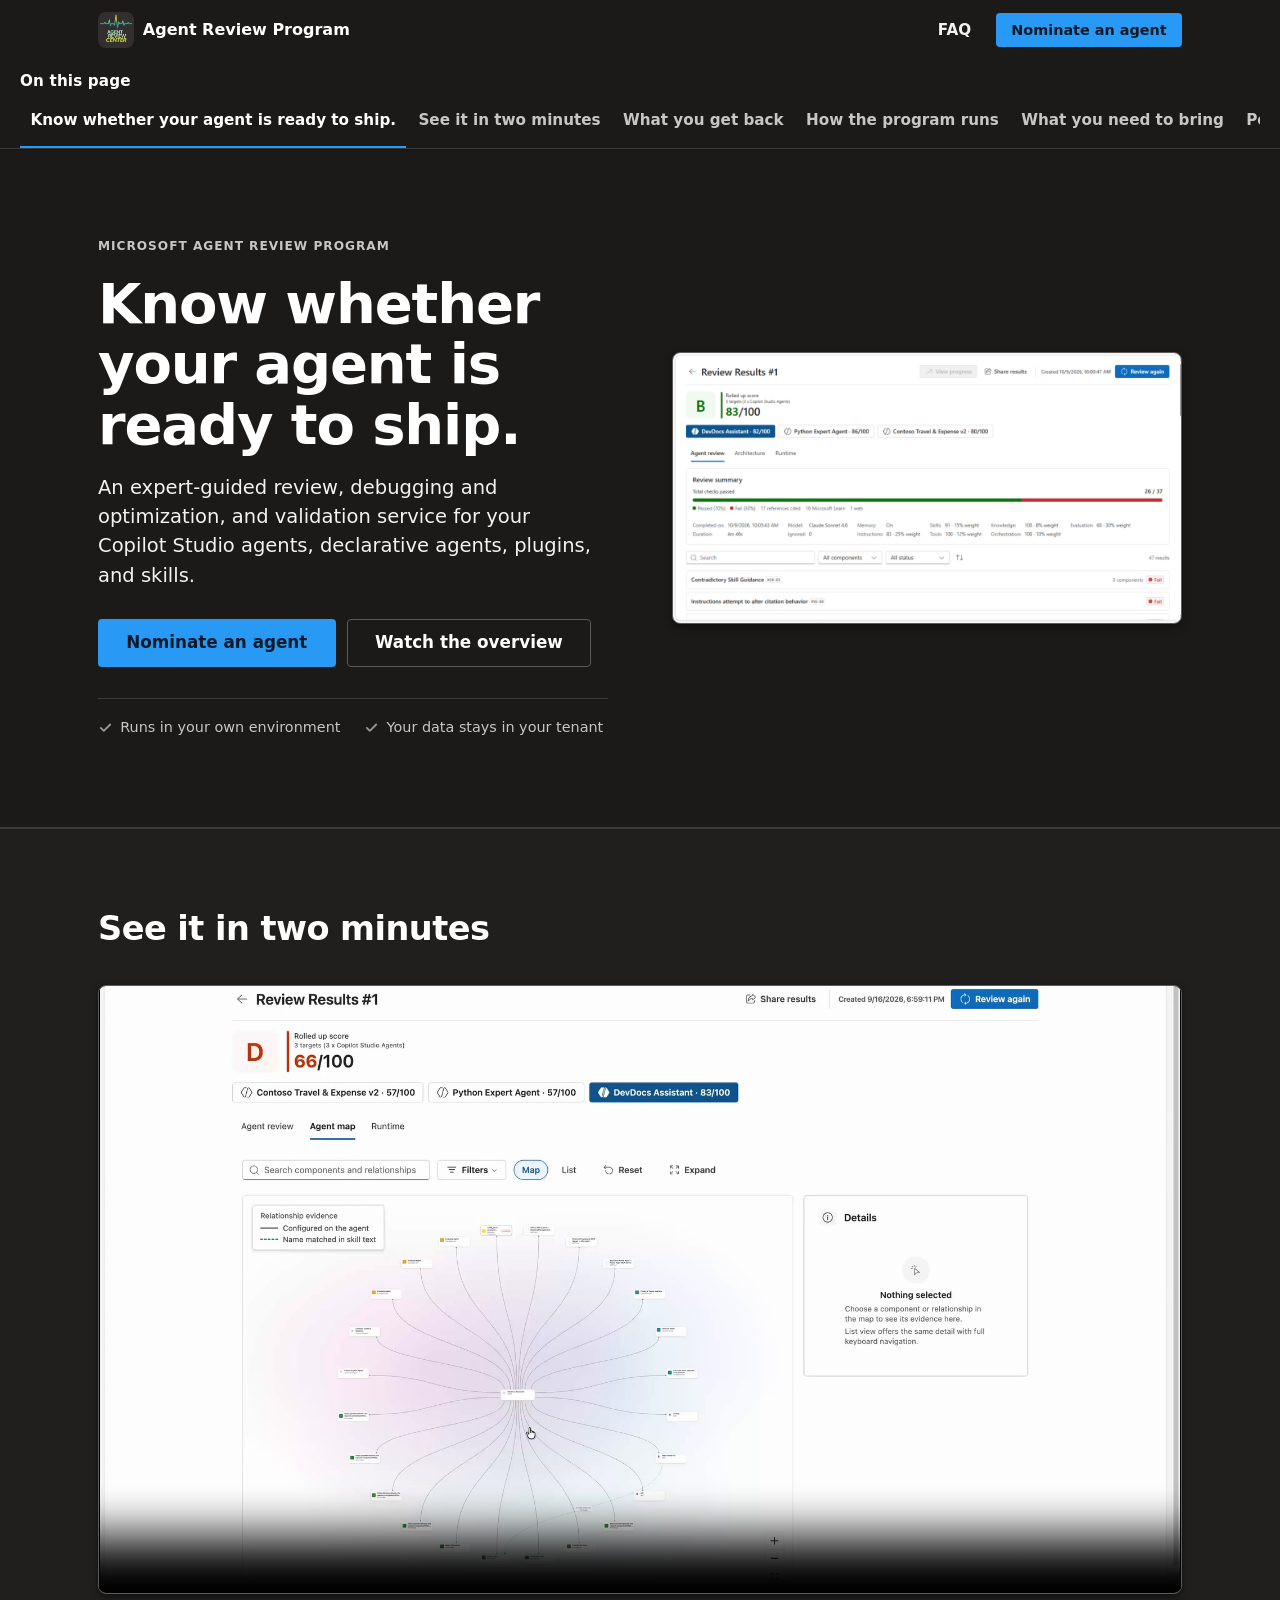
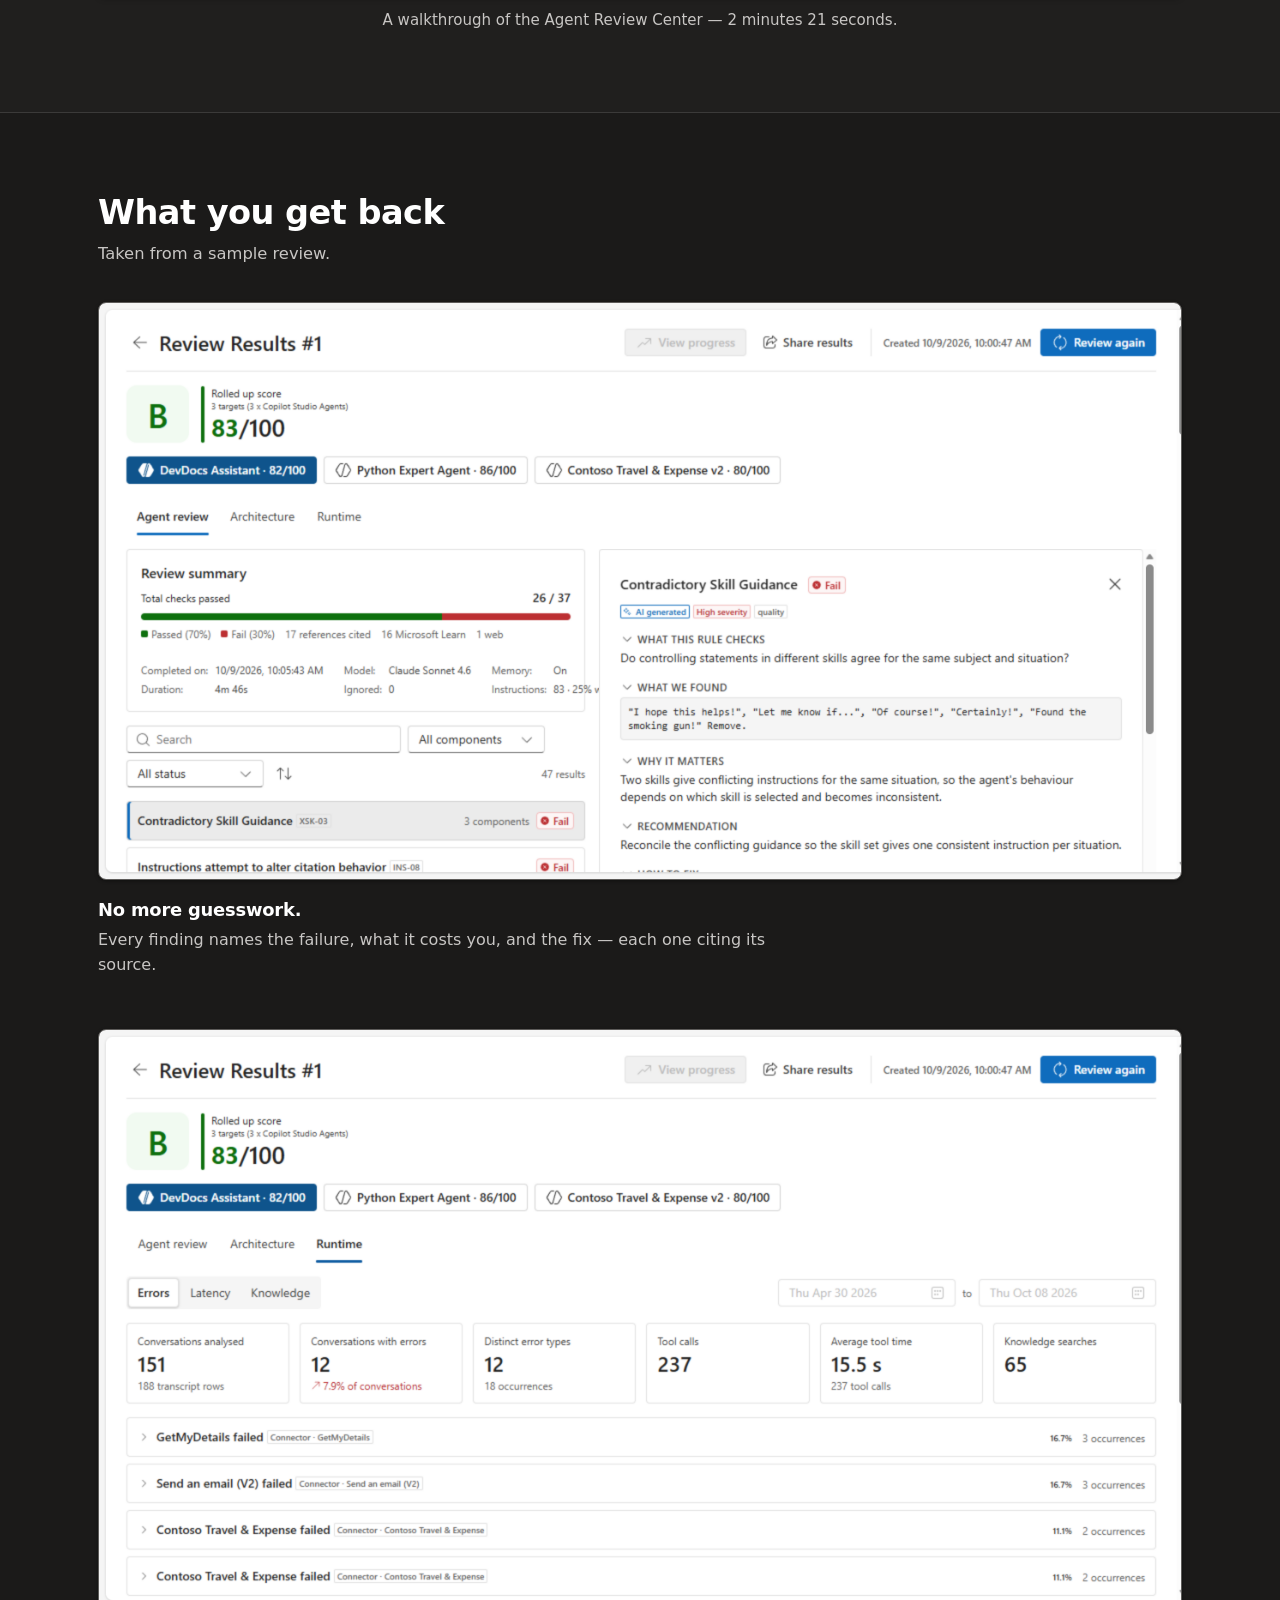
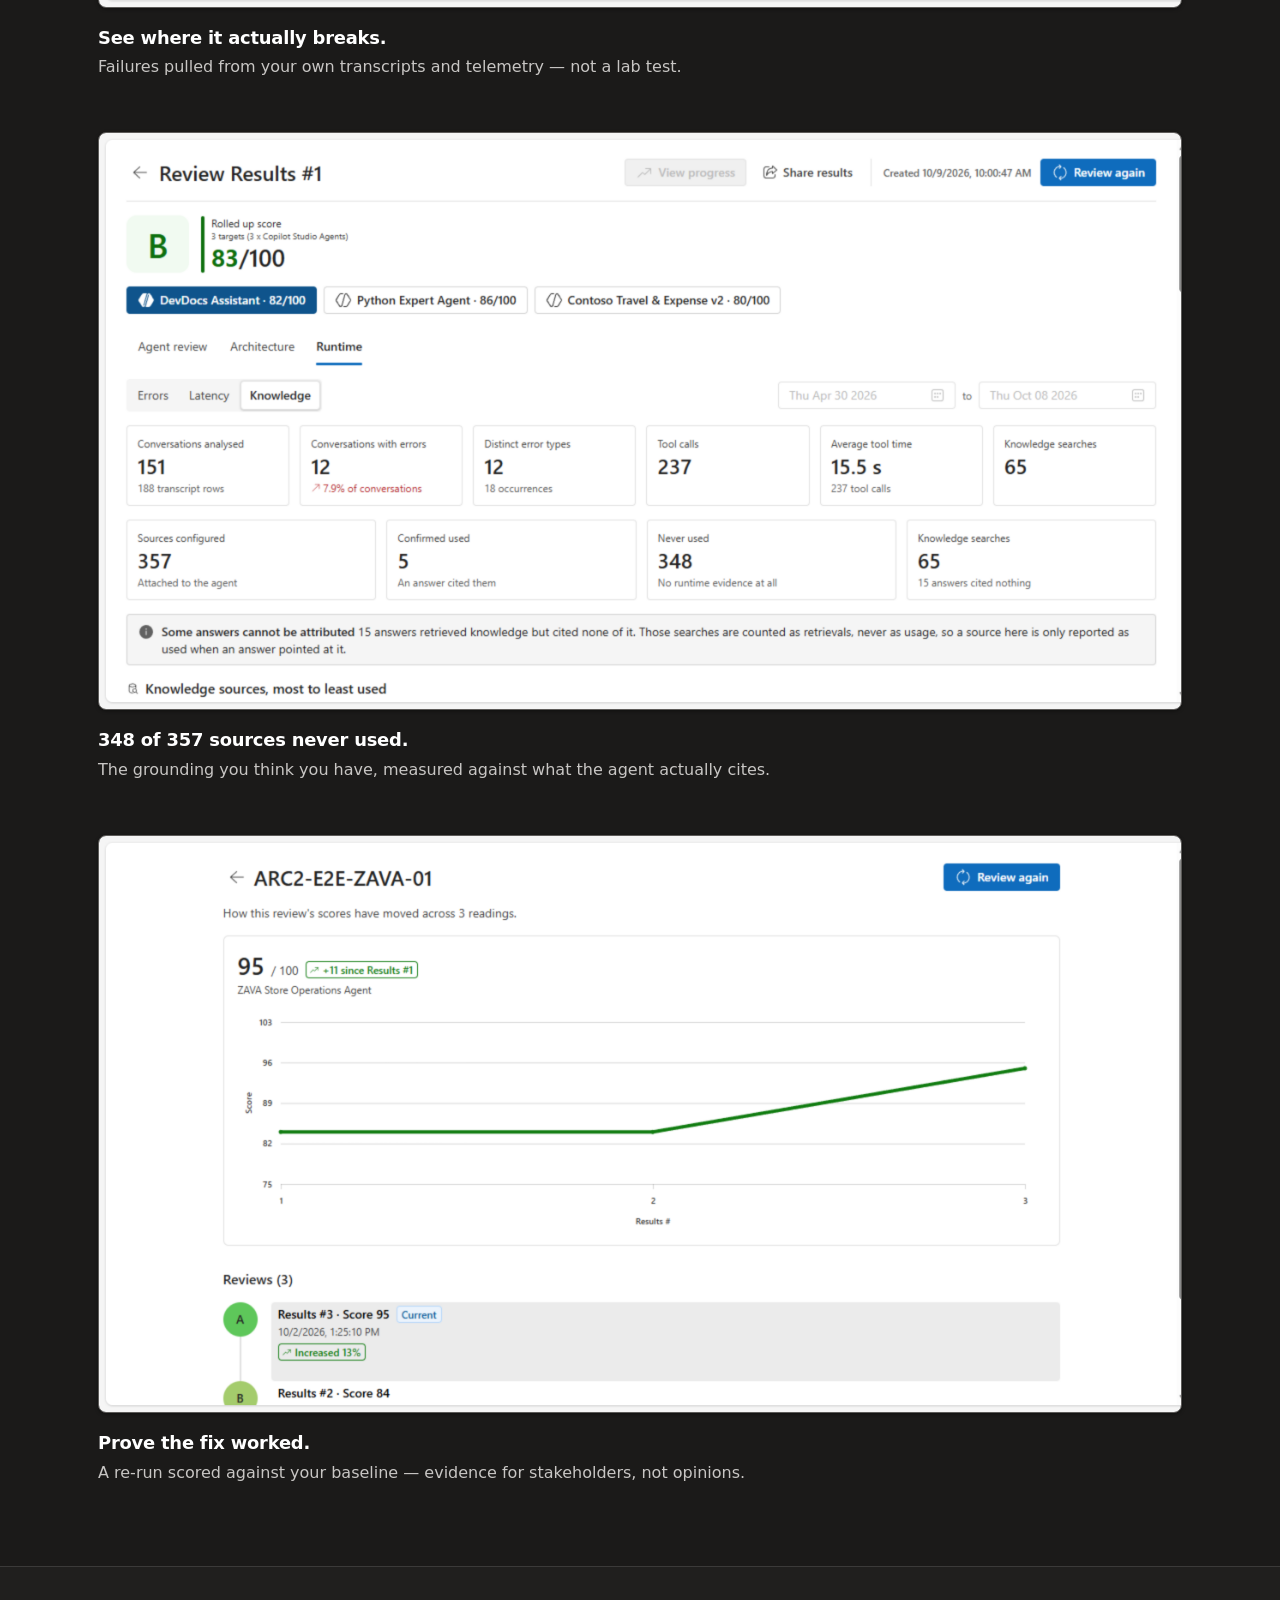
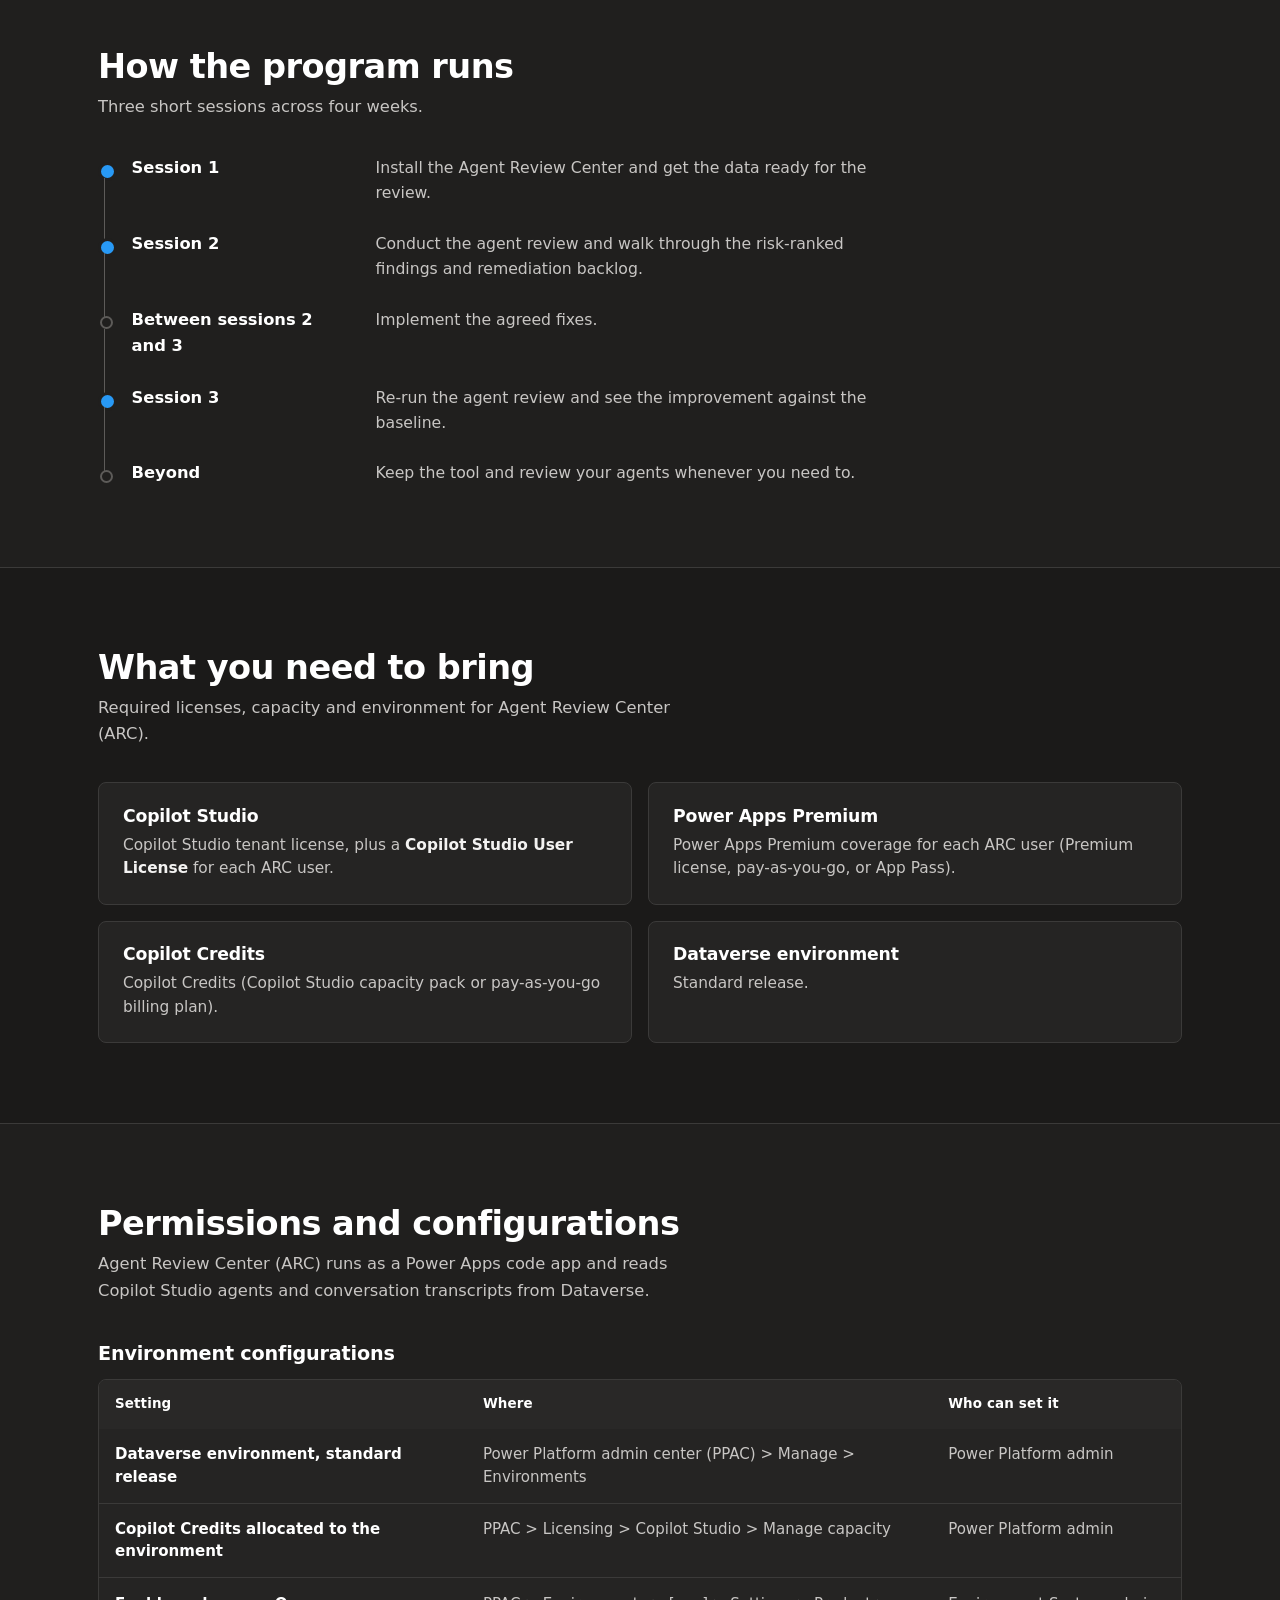
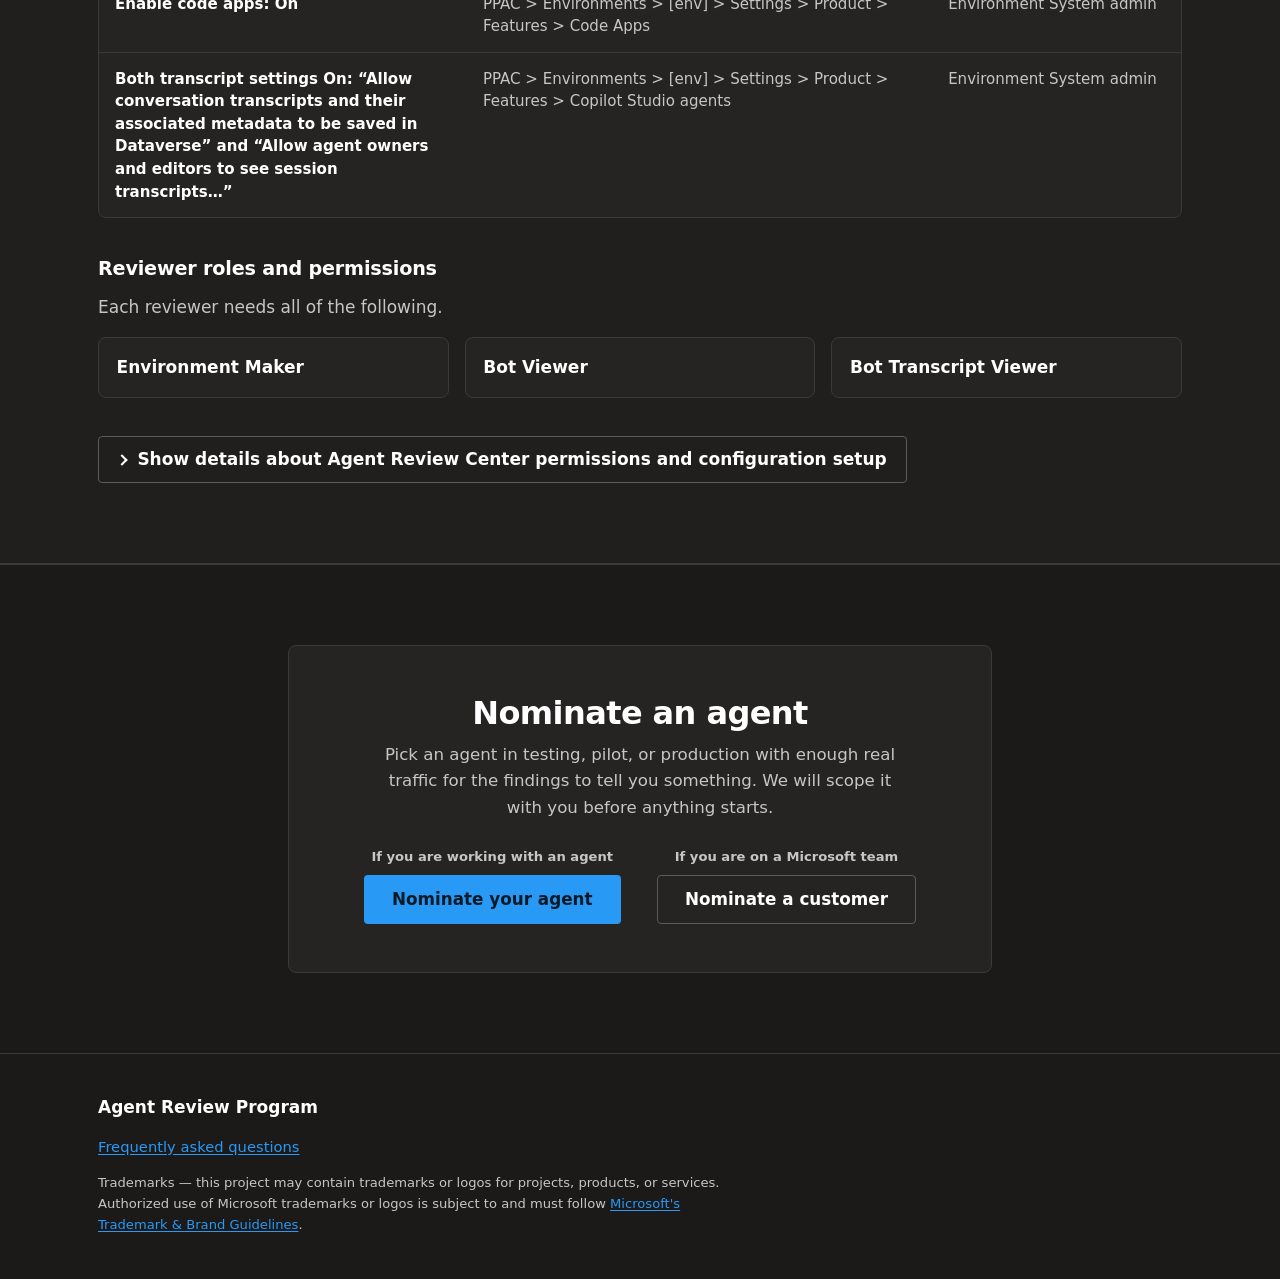
==== docs/index.html @ 62b7db90 "Make the FAQ page a set of collapsible questions - Every FAQ entry is a native <details>, collapsed " ====
<!DOCTYPE html>
<html lang="en">
<head>
<meta charset="utf-8">
<meta name="viewport" content="width=device-width, initial-scale=1">
<title>Agent Review Program</title>
<meta name="description" content="An expert-guided review, debugging and optimization, and validation service for your Copilot Studio agents, declarative agents, plugins, and skills.">
<meta name="color-scheme" content="dark">

<meta property="og:type" content="website">
<meta property="og:title" content="Agent Review Program">
<meta property="og:description" content="An expert-guided review, debugging and optimization, and validation service for your Copilot Studio agents, declarative agents, plugins, and skills.">
<meta property="og:url" content="https://microsoft.github.io/AI-Solution-Review/">
<!-- Link-preview crawlers need an absolute image URL. See assets/README.md. -->
<meta property="og:image" content="https://microsoft.github.io/AI-Solution-Review/assets/og-card.png">
<meta property="og:image:width" content="1200">
<meta property="og:image:height" content="630">
<meta property="og:image:alt" content="Agent Review Center logo">
<meta name="twitter:card" content="summary_large_image">
<link rel="canonical" href="https://microsoft.github.io/AI-Solution-Review/">

<link rel="icon" href="assets/logo.png" type="image/png">
<link rel="apple-touch-icon" href="assets/logo.png">
<link rel="stylesheet" href="styles.css">
<script>document.documentElement.classList.add('js');</script>
</head>
<body>

<a class="skip" href="#main">Skip to main content</a>

<header class="site-header">
  <div class="wrap site-header__inner">
    <a class="brand" href="./">
      <!-- alt is empty because the wordmark beside it already names the link -->
      <img class="brand__mark" src="assets/logo.png" alt="" width="280" height="280" decoding="async">
      <span class="brand__text">Agent Review Program</span>
    </a>

    <a class="site-header__link" href="faq.html">FAQ</a>
    <a class="btn btn--primary btn--sm site-header__cta" href="#nominate">Nominate an agent</a>
  </div>
</header>

<nav class="quick-nav" aria-label="Quick navigation">
  <div class="quick-nav__inner">
    <span class="quick-nav__label">On this page</span>
    <ul class="quick-nav__list">
      <li><a class="quick-nav__link" href="#overview">Know whether your agent is ready to ship.</a></li>
      <li><a class="quick-nav__link" href="#overview-video">See it in two minutes</a></li>
      <li><a class="quick-nav__link" href="#see-it">What you get back</a></li>
      <li><a class="quick-nav__link" href="#how-it-runs">How the program runs</a></li>
      <li><a class="quick-nav__link" href="#what-you-need">What you need to bring</a></li>
      <li><a class="quick-nav__link" href="#permissions-configurations">Permissions and configurations</a></li>
      <li><a class="quick-nav__link" href="#nominate">Nominate an agent</a></li>
    </ul>
  </div>
</nav>

<main id="main">

  <!-- ============================= HERO ============================= -->
  <section class="hero" id="overview">
    <div class="wrap hero__inner">

      <div class="hero__copy">
        <p class="eyebrow">Microsoft Agent Review Program</p>
        <h1 class="hero__title">Know whether your agent is ready to ship.</h1>

        <p class="hero__lede">
          An expert-guided review, debugging and optimization, and validation service for your
          Copilot&nbsp;Studio agents, declarative agents, plugins, and skills.
        </p>

        <p class="hero__actions">
          <a class="btn btn--primary btn--lg" href="#nominate">Nominate an agent</a>
          <a class="btn btn--ghost btn--lg" href="#overview-video">Watch the overview</a>
        </p>

        <ul class="hero__trust">
          <li>
            <svg viewBox="0 0 16 16" width="15" height="15" aria-hidden="true" focusable="false"><path d="M3 8.4 6.2 11.6 13 4.8" fill="none" stroke="currentColor" stroke-width="2" stroke-linecap="round" stroke-linejoin="round"/></svg>
            Runs in your own environment
          </li>
          <li>
            <svg viewBox="0 0 16 16" width="15" height="15" aria-hidden="true" focusable="false"><path d="M3 8.4 6.2 11.6 13 4.8" fill="none" stroke="currentColor" stroke-width="2" stroke-linecap="round" stroke-linejoin="round"/></svg>
            Your data stays in your tenant
          </li>
        </ul>
      </div>

      <!-- Scored review result from the Agent Review Center. -->
      <div class="hero__visual">
        <img class="hero__shot" src="assets/shot-scorecard.png"
             alt="Agent Review Center showing a rolled-up score of B, 83 out of 100, across three Copilot Studio agents, with a review summary of 26 of 37 checks passed and a list of findings below."
             width="2524" height="1344" decoding="async" fetchpriority="high">
      </div>

    </div>
  </section>

  <!-- ===================== VIDEO ===================== -->
  <section class="section section--alt" id="overview-video" aria-labelledby="video-h">
    <div class="wrap">
      <div class="section__head" data-reveal>
        <h2 class="section__title" id="video-h">See it in two minutes</h2>
      </div>

      <figure class="video" data-reveal>
        <div class="video__frame">
          <!-- Self-hosted so the page pulls in no third-party player.
               preload="none" means only the poster loads until play is pressed. -->
          <video class="video__embed"
                 controls
                 preload="none"
                 playsinline
                 poster="assets/video-poster.png"
                 width="1920" height="1080">
            <source src="assets/agent-review-overview.mp4" type="video/mp4">
            <!-- Captions: add assets/agent-review-overview.vtt, then uncomment.
            <track kind="captions" src="assets/agent-review-overview.vtt" srclang="en" label="English" default>
            -->
            Your browser does not support embedded video.
            <a href="assets/agent-review-overview.mp4">Download the overview video</a>.
          </video>
        </div>
        <figcaption>A walkthrough of the Agent Review Center — 2 minutes 21 seconds.</figcaption>
      </figure>
    </div>
  </section>

  <!-- ===================== SCREENSHOTS ===================== -->
  <section class="section" id="see-it" aria-labelledby="see-it-h">
    <div class="wrap">
      <div class="section__head" data-reveal>
        <h2 class="section__title" id="see-it-h">What you get back</h2>
        <p class="section__lede">Taken from a sample review.</p>
      </div>

      <div class="gallery">

        <figure class="shot" data-reveal>
          <img class="shot__img" src="assets/shot-finding-detail.png"
               alt="A finding called Contradictory Skill Guidance expanded to show what the rule checks, the exact wording found in the agent, why it matters, and a recommendation, beside a filterable list of 47 findings."
               width="2524" height="1344" loading="lazy" decoding="async">
          <figcaption>
            <strong>No more guesswork.</strong>
            Every finding names the failure, what it costs you, and the fix — each one citing its source.
          </figcaption>
        </figure>

        <figure class="shot" data-reveal>
          <img class="shot__img" src="assets/shot-runtime-errors.png"
               alt="Runtime error analysis showing 151 conversations analysed, 12 with errors, 237 tool calls and 65 knowledge searches, above a list of failing connectors ranked by occurrence."
               width="2524" height="1344" loading="lazy" decoding="async">
          <figcaption>
            <strong>See where it actually breaks.</strong>
            Failures pulled from your own transcripts and telemetry — not a lab test.
          </figcaption>
        </figure>

        <figure class="shot" data-reveal>
          <img class="shot__img" src="assets/shot-knowledge-usage.png"
               alt="Knowledge usage showing 357 sources configured, 5 confirmed used and 348 never used, with knowledge sources ranked from most to least used."
               width="2524" height="1344" loading="lazy" decoding="async">
          <figcaption>
            <strong>348 of 357 sources never used.</strong>
            The grounding you think you have, measured against what the agent actually cites.
          </figcaption>
        </figure>

        <figure class="shot" data-reveal>
          <img class="shot__img" src="assets/shot-score-progress.png"
               alt="A score progress chart tracking one agent across three reviews, rising to 95 out of 100, up 11 points since the first review."
               width="2524" height="1344" loading="lazy" decoding="async">
          <figcaption>
            <strong>Prove the fix worked.</strong>
            A re-run scored against your baseline — evidence for stakeholders, not opinions.
          </figcaption>
        </figure>

      </div>
    </div>
  </section>
  <!-- ===================== HOW THE PROGRAM RUNS ===================== -->
  <section class="section section--alt" id="how-it-runs" aria-labelledby="how-it-runs-h">
    <div class="wrap">
      <div class="section__head" data-reveal>
        <h2 class="section__title" id="how-it-runs-h">How the program runs</h2>
        <p class="section__lede">Three short sessions across four weeks.</p>
      </div>

      <ol class="timeline" data-reveal>
        <li class="timeline__item">
          <p class="timeline__label">Session 1</p>
          <p class="timeline__text">Install the Agent Review Center and get the data ready for the review.</p>
        </li>
        <li class="timeline__item">
          <p class="timeline__label">Session 2</p>
          <p class="timeline__text">Conduct the agent review and walk through the risk-ranked findings and remediation backlog.</p>
        </li>
        <li class="timeline__item" data-interval>
          <p class="timeline__label">Between sessions 2 and 3</p>
          <p class="timeline__text">Implement the agreed fixes.</p>
        </li>
        <li class="timeline__item">
          <p class="timeline__label">Session 3</p>
          <p class="timeline__text">Re-run the agent review and see the improvement against the baseline.</p>
        </li>
        <li class="timeline__item" data-interval>
          <p class="timeline__label">Beyond</p>
          <p class="timeline__text">Keep the tool and review your agents whenever you need to.</p>
        </li>
      </ol>
    </div>
  </section>

  <!-- ===================== WHAT YOU NEED TO BRING ===================== -->
  <section class="section" id="what-you-need" aria-labelledby="what-you-need-h">
    <div class="wrap">
      <div class="section__head" data-reveal>
        <h2 class="section__title" id="what-you-need-h">What you need to bring</h2>
        <p class="section__lede">Required licenses, capacity and environment for Agent Review Center (ARC).</p>
      </div>

      <div class="requirements-grid" data-reveal>
        <article class="requirement">
          <h3 class="requirement__title">Copilot Studio</h3>
          <p>Copilot Studio tenant license, plus a <strong>Copilot Studio User License</strong> for each ARC user.</p>
        </article>

        <article class="requirement">
          <h3 class="requirement__title">Power Apps Premium</h3>
          <p>Power Apps Premium coverage for each ARC user (Premium license, pay-as-you-go, or App Pass).</p>
        </article>

        <article class="requirement">
          <h3 class="requirement__title">Copilot Credits</h3>
          <p>Copilot Credits (Copilot Studio capacity pack or pay-as-you-go billing plan).</p>
        </article>

        <article class="requirement">
          <h3 class="requirement__title">Dataverse environment</h3>
          <p>Standard release.</p>
        </article>
      </div>

    </div>
  </section>

  <!-- ===================== PERMISSIONS AND CONFIGURATIONS ===================== -->
  <section class="section section--alt" id="permissions-configurations" aria-labelledby="permissions-configurations-h">
    <div class="wrap">
      <div class="section__head" data-reveal>
        <h2 class="section__title" id="permissions-configurations-h">Permissions and configurations</h2>
        <p class="section__lede">Agent Review Center (ARC) runs as a Power Apps code app and reads Copilot Studio agents and conversation transcripts from Dataverse.</p>
      </div>

      <div data-reveal>
        <h3 class="subhead">Environment configurations</h3>
        <div class="table-wrap">
          <table class="table permissions-table">
            <caption class="visually-hidden">Required Agent Review Center environment settings, where to find them and who can set them</caption>
            <colgroup>
              <col class="permissions-table__setting">
              <col class="permissions-table__where">
              <col class="permissions-table__owner">
            </colgroup>
            <thead>
              <tr>
                <th scope="col">Setting</th>
                <th scope="col">Where</th>
                <th scope="col">Who can set it</th>
              </tr>
            </thead>
            <tbody>
              <tr>
                <th scope="row">Dataverse environment, standard release</th>
                <td data-label="Where">Power Platform admin center (PPAC) &gt; Manage &gt; Environments</td>
                <td data-label="Who can set it">Power Platform admin</td>
              </tr>
              <tr>
                <th scope="row">Copilot Credits allocated to the environment</th>
                <td data-label="Where">PPAC &gt; Licensing &gt; Copilot Studio &gt; Manage capacity</td>
                <td data-label="Who can set it">Power Platform admin</td>
              </tr>
              <tr>
                <th scope="row">Enable code apps: On</th>
                <td data-label="Where">PPAC &gt; Environments &gt; [env] &gt; Settings &gt; Product &gt; Features &gt; Code Apps</td>
                <td data-label="Who can set it">Environment System admin</td>
              </tr>
              <tr>
                <th scope="row">Both transcript settings On: &ldquo;Allow conversation transcripts and their associated metadata to be saved in Dataverse&rdquo; and &ldquo;Allow agent owners and editors to see session transcripts&hellip;&rdquo;</th>
                <td data-label="Where">PPAC &gt; Environments &gt; [env] &gt; Settings &gt; Product &gt; Features &gt; Copilot Studio agents</td>
                <td data-label="Who can set it">Environment System admin</td>
              </tr>
            </tbody>
          </table>
        </div>

        <h3 class="subhead">Reviewer roles and permissions</h3>
        <p class="permissions__lede">Each reviewer needs all of the following.</p>
        <ul class="roles-list">
          <li>Environment Maker</li>
          <li>Bot Viewer</li>
          <li>Bot Transcript Viewer</li>
        </ul>
      </div>

      <!-- ============ PERMISSIONS AND CONFIGURATION SETUP DETAILS ============
           Collapsed by default so the landing page stays short. Source: the
           approved "Agent Review Center - Permissions and Configuration
           Checklist" document. See docs/README.md before editing.
           ==================================================================== -->
      <details class="disclosure" id="permissions-setup" data-reveal>
        <summary class="disclosure__toggle">
          <span class="disclosure__show">Show details about Agent Review Center permissions and configuration setup</span>
          <span class="disclosure__hide">Hide details about Agent Review Center permissions and configuration setup</span>
        </summary>

        <div class="disclosure__body">
          <h3 id="setup-purpose">Purpose</h3>
          <p>This guide gives the environment settings and security roles that Agent Review Center needs. Agent Review Center uses Power Apps Code Apps and Copilot Studio conversation transcripts.</p>

          <h3 id="setup-before-you-start">Before you start</h3>
          <p>Make sure that the tenant has these items. The tenant admin usually supplies them.</p>
          <ul class="bullets">
            <li>A Copilot Studio tenant license, and a Copilot Studio User License for the user of Agent Review Center.</li>
            <li>Power Apps Premium coverage for each user of Agent Review Center. This can be a Power Apps Premium license, pay-as-you-go billing, or an App Pass.</li>
            <li>Copilot Credits from a Copilot Studio capacity pack or a pay-as-you-go billing plan.</li>
          </ul>
          <p class="learn-more">
            Learn more:
            <a href="https://learn.microsoft.com/en-us/microsoft-copilot-studio/requirements-licensing">Assign licenses and manage access to Copilot Studio</a> &middot;
            <a href="https://www.microsoft.com/licensing/guidance/microsoft-copilot-studio">Microsoft Copilot Studio licensing guidance</a> &middot;
            <a href="https://learn.microsoft.com/en-us/power-apps/developer/code-apps/overview">Power Apps code apps overview</a>
          </p>

          <h3 id="setup-summary">Setup summary</h3>
          <div class="table-wrap">
            <table class="table setup-table">
              <caption class="visually-hidden">Agent Review Center setup requirements, where to configure each one, who can configure it, and why it is necessary</caption>
              <colgroup>
                <col class="setup-table__requirement">
                <col class="setup-table__where">
                <col class="setup-table__who">
                <col class="setup-table__why">
              </colgroup>
              <thead>
                <tr>
                  <th scope="col">Requirement</th>
                  <th scope="col">Where to configure it</th>
                  <th scope="col">Who can configure it</th>
                  <th scope="col">Why it is necessary</th>
                </tr>
              </thead>
              <tbody>
                <tr class="table__group">
                  <th scope="colgroup" colspan="4">Target installation environment &middot; Steps 1&ndash;2</th>
                </tr>
                <tr>
                  <th scope="row">Dataverse environment, not preview</th>
                  <td data-label="Where to configure it">Power Platform admin center &gt; Manage &gt; Environments</td>
                  <td data-label="Who can configure it">Power Platform admin</td>
                  <td data-label="Why it is necessary">Agent Review Center, Code Apps, and transcripts use Dataverse.</td>
                </tr>
                <tr>
                  <th scope="row">Copilot Credits allocated</th>
                  <td data-label="Where to configure it">Power Platform admin center &gt; Licensing &gt; Copilot Studio &gt; Manage capacity</td>
                  <td data-label="Who can configure it">Power Platform admin</td>
                  <td data-label="Why it is necessary">An environment can use prepaid credits only after you allocate them to it.</td>
                </tr>
                <tr>
                  <th scope="row">Power Apps Code Apps on</th>
                  <td data-label="Where to configure it">Power Platform admin center &gt; Manage &gt; Environments &gt; Settings &gt; Product &gt; Features</td>
                  <td data-label="Who can configure it">Power Platform admin or environment admin</td>
                  <td data-label="Why it is necessary">This setting lets the environment run code apps.</td>
                </tr>
                <tr class="table__group">
                  <th scope="colgroup" colspan="4">Agent environment &middot; Steps 3&ndash;4</th>
                </tr>
                <tr>
                  <th scope="row">Transcript recording on</th>
                  <td data-label="Where to configure it">Power Platform admin center &gt; Manage &gt; Environments &gt; Settings &gt; Product &gt; Features &gt; Copilot Studio agents</td>
                  <td data-label="Who can configure it">Power Platform admin or environment admin</td>
                  <td data-label="Why it is necessary">This setting saves agent session transcripts and metadata in Dataverse.</td>
                </tr>
                <tr>
                  <th scope="row">Agent shared with reviewer</th>
                  <td data-label="Where to configure it">Copilot Studio &gt; agent &gt; Share</td>
                  <td data-label="Who can configure it">Agent owner. A System Administrator assigns roles.</td>
                  <td data-label="Why it is necessary">Transcript access applies only to agents that the user creates or that are shared with the user.</td>
                </tr>
                <tr>
                  <th scope="row">Bot Transcript Viewer role</th>
                  <td data-label="Where to configure it">Dataverse environment security roles, or Copilot Studio agent sharing</td>
                  <td data-label="Who can configure it">System Administrator, or an admin with permission to manage environment roles</td>
                  <td data-label="Why it is necessary">This role lets the user read conversation transcripts. The Environment Maker role does not give this access.</td>
                </tr>
                <tr class="table__group">
                  <th scope="colgroup" colspan="4">Target installation environment &middot; Steps 5&ndash;6</th>
                </tr>
                <tr>
                  <th scope="row">Solution installed, flows on</th>
                  <td data-label="Where to configure it">Power Apps &gt; Solutions; Power Automate &gt; Solutions &gt; Cloud flows</td>
                  <td data-label="Who can configure it">System Administrator</td>
                  <td data-label="Why it is necessary">A flow can run only if its connection references have valid connections.</td>
                </tr>
                <tr>
                  <th scope="row">App role and app sharing</th>
                  <td data-label="Where to configure it">Power Platform admin center &gt; Environments &gt; Users or Teams; Power Apps &gt; Apps &gt; Share</td>
                  <td data-label="Who can configure it">System Administrator; app owner</td>
                  <td data-label="Why it is necessary">A user must have table access and a shared app to open Agent Review Center.</td>
                </tr>
              </tbody>
            </table>
          </div>

          <!-- Step 1 -->
          <h3 id="setup-step-1"><span class="step-num">1</span> Prepare the target installation environment</h3>
          <p class="scope"><span class="scope__label">Scope</span> Target installation environment</p>
          <p>Do these steps in the environment where you will install Agent Review Center.</p>
          <ul class="bullets">
            <li>Use a Power Platform environment that has a Dataverse database.</li>
            <li>Do not use a Dataverse for Teams environment. In this type of environment, Copilot Studio does not save transcripts to the Dataverse transcript table.</li>
            <li>Use a standard release environment. Do not use an early release cycle environment. Early release environments get updates first and are for preview use, not for production.</li>
            <li>Allocate Copilot Credits to the environment. Go to <strong>Power Platform admin center &gt; Licensing &gt; Copilot Studio</strong>, and then select <strong>Manage capacity</strong>.</li>
          </ul>
          <p class="learn-more">
            Learn more:
            <a href="https://learn.microsoft.com/en-us/power-platform/admin/create-environment">Create and manage environments</a> &middot;
            <a href="https://learn.microsoft.com/en-us/power-apps/maker/powerapps-preview-program">Power Apps preview program and early release cycle environments</a> &middot;
            <a href="https://learn.microsoft.com/en-us/power-platform/admin/manage-copilot-studio-messages-capacity">Manage Copilot Studio credits and capacity</a>
          </p>

          <!-- Step 2 -->
          <h3 id="setup-step-2"><span class="step-num">2</span> Make sure that Power Apps Code Apps is on</h3>
          <p class="scope"><span class="scope__label">Scope</span> Target installation environment</p>
          <p>An environment setting controls Power Apps Code Apps.</p>
          <ol class="procedure">
            <li>Sign in to Power Platform admin center.</li>
            <li>Select <strong>Manage &gt; Environments</strong>.</li>
            <li>Select the target installation environment.</li>
            <li>
              Select <strong>Settings &gt; Product &gt; Features</strong>.
              <figure class="setup-shot">
                <img src="assets/setup-target-env-features.png" width="1832" height="650" loading="lazy" decoding="async"
                     alt="Environment settings in Power Platform admin center, with Product expanded and Features highlighted.">
              </figure>
            </li>
            <li>Find <strong>Power Apps code apps</strong>.</li>
            <li>
              Look at the <strong>Enable code apps</strong> setting:
              <ul>
                <li><strong>On:</strong> Code Apps are available in the environment.</li>
                <li><strong>Off:</strong> Code Apps are not available in the environment.</li>
              </ul>
            </li>
            <li>
              If the setting is <strong>Off</strong>, set <strong>Enable code apps</strong> to <strong>On</strong>.
              <figure class="setup-shot">
                <img src="assets/setup-code-apps-on.png" width="1838" height="622" loading="lazy" decoding="async"
                     alt="The Power Apps Code Apps setting on the Features page, with Enable code apps switched On.">
              </figure>
            </li>
            <li>If you changed the setting, select <strong>Save</strong>.</li>
          </ol>
          <div class="callout">
            <p><strong>Who can change this setting</strong></p>
            <p>A Power Platform admin or an environment admin must change this setting. To change many environments at the same time, use environment groups and rules.</p>
          </div>
          <p class="learn-more">
            Learn more:
            <a href="https://learn.microsoft.com/en-us/power-apps/developer/code-apps/overview">Power Apps code apps overview</a>
          </p>

          <!-- Step 3 -->
          <h3 id="setup-step-3"><span class="step-num">3</span> Set transcript recording to on</h3>
          <p class="scope"><span class="scope__label">Scope</span> Agent environment</p>
          <p>Do these steps in the environment of the agent that you review.</p>
          <p>Transcript recording and transcript access are two different items:</p>
          <div class="callout">
            <p><strong>Key difference</strong></p>
            <p><strong>Transcript recording</strong> controls if the system saves conversation data.<br>
               <strong>Transcript access</strong> controls who can read this data.</p>
          </div>
          <p class="after-callout">In Power Platform admin center, do these steps:</p>
          <ol class="procedure">
            <li>Select <strong>Manage &gt; Environments</strong>.</li>
            <li>Select the agent environment.</li>
            <li>
              Select <strong>Settings &gt; Product &gt; Features</strong>.
              <figure class="setup-shot">
                <img src="assets/setup-agent-env-features.png" width="1406" height="392" loading="lazy" decoding="async"
                     alt="Settings page for the agent environment in Power Platform admin center, with Features highlighted under Product.">
              </figure>
            </li>
            <li>Go to the <strong>Copilot Studio agents</strong> section.</li>
            <li>
              Set these two settings to on:
              <ul>
                <li><strong>Allow agent owners and editors to see session transcripts from conversation interactions in their agents.</strong></li>
                <li><strong>Allow conversation transcripts and their associated metadata to be saved in Dataverse.</strong></li>
              </ul>
              <figure class="setup-shot">
                <img src="assets/setup-transcript-settings.png" width="1404" height="802" loading="lazy" decoding="async"
                     alt="The Copilot Studio agents section of the Features page, with both transcript settings selected: allow agent owners and editors to see session transcripts, and allow conversation transcripts and their metadata to be saved in Dataverse.">
              </figure>
            </li>
            <li>Select <strong>Save</strong>.</li>
          </ol>
          <div class="callout callout--warn">
            <p><strong>Caution</strong></p>
            <p>Set the Dataverse transcript setting to on <strong>before the review period starts</strong>.</p>
            <p>This setting controls if the system writes transcripts to the Dataverse transcript table. The system saves transcripts only for conversations that occur after you set it to on.</p>
            <p>An environment admin can change this setting for one environment. A System Administrator can apply the environment group rule <strong>Accessing transcripts from conversations in Copilot Studio agents</strong>. This rule overrides the settings of each environment in the group.</p>
          </div>
          <p class="learn-more">
            Learn more:
            <a href="https://learn.microsoft.com/en-US/microsoft-copilot-studio/admin-transcript-controls">Control transcript access and retention</a>
          </p>

          <!-- Step 4 -->
          <h3 id="setup-step-4"><span class="step-num">4</span> Give access to the agent and its transcripts</h3>
          <p class="scope"><span class="scope__label">Scope</span> Agent environment</p>
          <p>In the agent environment, each reviewer must have three items:</p>
          <ul class="bullets">
            <li>The <strong>Environment Maker</strong> role</li>
            <li>The <strong>Bot Viewer</strong> role</li>
            <li>The <strong>Bot Transcript Viewer</strong> role</li>
          </ul>

          <h4>Environment Maker role</h4>
          <p>A user must have the Environment Maker security role before you can share an agent with the user. This role includes the ChatBotReaders privilege. Users need this privilege to chat with agents in the environment.</p>
          <p>The Environment Maker role does not give access to transcripts.</p>

          <h4>Give Bot Transcript Viewer access</h4>
          <p>Bot Transcript Viewer is a Dataverse security role. It is not an environment feature setting. By default, only admins have this role.</p>
          <p>Give this role to each user who must read conversation transcripts. Assign the role in the agent environment in one of these two ways:</p>
          <ul class="bullets">
            <li><strong>During agent sharing.</strong> If the user who shares the agent is a System Administrator, the share panel shows the <strong>Environment security roles</strong> section. Assign the role in this section.</li>
            <li><strong>In Power Platform admin center.</strong> Select the user under <strong>Access &gt; Users</strong>. Then select <strong>Manage security roles</strong>.</li>
          </ul>
          <div class="callout">
            <p><strong>Note</strong></p>
            <p>The Environment Maker role alone does not give access to transcripts.</p>
            <p>If the agent content is sensitive, give transcript access only to users who have privacy training.</p>
          </div>
          <p class="learn-more">
            Learn more:
            <a href="https://learn.microsoft.com/en-us/microsoft-copilot-studio/admin-share-bots">Share agents with other users</a> &middot;
            <a href="https://learn.microsoft.com/en-US/microsoft-copilot-studio/analytics-transcripts-powerapps">Download conversation transcripts in Power Apps</a>
          </p>

          <!-- Step 5 -->
          <h3 id="setup-step-5"><span class="step-num">5</span> Install the solution provided by the Agent Review Center team</h3>
          <p class="scope"><span class="scope__label">Scope</span> Target installation environment</p>
          <p>Use an account that has the System Administrator role in the environment.</p>
          <p>Before you start, make sure that the data policies of the environment allow all connectors that the solution uses. These connectors include Microsoft Dataverse. Code apps apply data policies when the app starts.</p>

          <h4>Import the solution and set the connections</h4>
          <ol class="procedure">
            <li>Sign in to Power Apps.</li>
            <li>Select the target installation environment.</li>
            <li>Select <strong>Solutions &gt; Import solution</strong>.</li>
            <li>Select <strong>Browse</strong>.</li>
            <li>Select the managed solution file.</li>
            <li>Select <strong>Next</strong>.</li>
            <li>Examine the solution details.</li>
            <li>Select <strong>Next</strong>.</li>
            <li>For each connection reference, create or select a connection. This includes the Microsoft Dataverse connection reference.</li>
            <li>Select <strong>Import</strong>.</li>
            <li>Wait until the import is complete.</li>
          </ol>
          <p class="after-list">After the import, do these steps:</p>
          <ol class="procedure">
            <li>Open the solution.</li>
            <li>Select <strong>Connection references</strong>.</li>
            <li>Make sure that each connection reference has a valid connection.</li>
            <li>If you change a connection reference, select <strong>Save</strong>.</li>
          </ol>

          <h4>Make sure that the cloud flows are on</h4>
          <p>If each connection reference has a connection, the import gives each flow the status that it had at export. Thus, the flows are usually already on. To make sure, do these steps:</p>
          <ol class="procedure">
            <li>Sign in to Power Automate.</li>
            <li>Select the target installation environment.</li>
            <li>Select <strong>Solutions</strong>.</li>
            <li>Open the <strong>Agent Review Center</strong> solution.</li>
            <li>Select <strong>Cloud flows</strong>.</li>
            <li>Make sure that the <strong>Status</strong> of each flow is <strong>On</strong>.</li>
            <li>If the status of a flow is <strong>Off</strong>, select the flow and select <strong>Turn on</strong>.</li>
          </ol>
          <div class="callout">
            <p><strong>Note</strong></p>
            <p>The user who imports the solution becomes the owner of all its components. These components include flows and connection references. Select this user carefully.</p>
          </div>
          <p class="learn-more">
            Learn more:
            <a href="https://learn.microsoft.com/en-us/power-platform/admin/wp-data-loss-prevention">Data policies</a> &middot;
            <a href="https://learn.microsoft.com/en-us/power-automate/import-flow-solution">Import a solution that contains cloud flows</a> &middot;
            <a href="https://learn.microsoft.com/en-us/power-apps/maker/data-platform/create-connection-reference">Use a connection reference in a solution</a>
          </p>
          <p class="learn-more">Import failed? See the <a href="faq.html#faq-install-h">FAQ</a> for frequently encountered errors and fixes.</p>

          <!-- Checklist -->
          <h3 id="setup-checklist">Checklist</h3>
          <p>Before you use Agent Review Center, make sure that:</p>

          <h4>Target installation environment</h4>
          <ul class="checklist">
            <li>The environment has Dataverse.</li>
            <li>The environment is a standard release environment, not an early release environment.</li>
            <li>The environment has an allocation of Copilot Credits.</li>
            <li>Power Apps Code Apps is on.</li>
          </ul>

          <h4>Agent environment</h4>
          <ul class="checklist">
            <li>Transcript recording is on.</li>
            <li>The system saves transcripts and metadata in Dataverse.</li>
            <li>Each reviewer has the Environment Maker role.</li>
            <li>Each reviewer has shared access to the agent.</li>
            <li>Each reviewer who must read transcripts has the Bot Transcript Viewer role.</li>
            <li>No one uses the Environment Maker role as a replacement for the Bot Transcript Viewer role.</li>
          </ul>

          <h4>Agent Review Center installation</h4>
          <ul class="checklist">
            <li>The solution is installed in the target installation environment.</li>
            <li>Each connection reference has a valid connection.</li>
            <li>Each cloud flow is on.</li>
            <li>Each user has the Agent Review Center security role.</li>
            <li>Each user has access to the shared code app.</li>
            <li>A Power Platform admin, an environment admin, or a System Administrator is available to change settings and assign roles.</li>
          </ul>

          <!-- References -->
          <h3 id="setup-references">References</h3>
          <div class="reference-groups">
            <div>
              <h4>Licensing and capacity</h4>
              <ul class="bullets">
                <li><a href="https://learn.microsoft.com/en-us/microsoft-copilot-studio/requirements-licensing">Assign licenses and manage access to Copilot Studio</a></li>
                <li><a href="https://www.microsoft.com/licensing/guidance/microsoft-copilot-studio">Microsoft Copilot Studio licensing guidance</a></li>
                <li><a href="https://learn.microsoft.com/en-us/power-platform/admin/manage-copilot-studio-messages-capacity">Manage Copilot Studio credits and capacity</a></li>
                <li><a href="https://learn.microsoft.com/en-us/power-apps/developer/code-apps/overview">Power Apps code apps overview</a></li>
              </ul>
            </div>
            <div>
              <h4>Environment and installation</h4>
              <ul class="bullets">
                <li><a href="https://learn.microsoft.com/en-us/power-platform/admin/create-environment">Create and manage environments</a></li>
                <li><a href="https://learn.microsoft.com/en-us/power-apps/maker/powerapps-preview-program">Power Apps preview program and early release cycle environments</a></li>
                <li><a href="https://learn.microsoft.com/en-us/power-platform/admin/wp-data-loss-prevention">Data policies</a></li>
                <li><a href="https://learn.microsoft.com/en-us/power-automate/import-flow-solution">Import a solution that contains cloud flows</a></li>
                <li><a href="https://learn.microsoft.com/en-us/power-apps/maker/data-platform/create-connection-reference">Use a connection reference in a solution</a></li>
                <li><a href="https://learn.microsoft.com/en-us/power-platform/admin/manage-group-teams">Manage group teams</a></li>
                <li><a href="https://learn.microsoft.com/en-us/power-platform/admin/assign-security-roles">Assign a security role to a user</a></li>
                <li><a href="https://learn.microsoft.com/en-us/power-apps/maker/canvas-apps/share-app">Share a canvas app with your organization</a></li>
              </ul>
            </div>
            <div>
              <h4>Agent access and transcripts</h4>
              <ul class="bullets">
                <li><a href="https://learn.microsoft.com/en-us/microsoft-copilot-studio/admin-share-bots">Share agents with other users</a></li>
                <li><a href="https://learn.microsoft.com/en-US/microsoft-copilot-studio/admin-transcript-controls">Control transcript access and retention</a></li>
                <li><a href="https://learn.microsoft.com/en-US/microsoft-copilot-studio/analytics-transcripts-powerapps">Download conversation transcripts in Power Apps</a></li>
              </ul>
            </div>
          </div>
        </div>
      </details>
    </div>
  </section>

  <!-- ===================== NOMINATE ===================== -->
  <section class="section section--cta" id="nominate" aria-labelledby="nominate-h">
    <div class="wrap wrap--narrow">
      <div class="closing" data-reveal>
        <h2 class="closing__title" id="nominate-h">Nominate an agent</h2>
        <p class="closing__text">
          Pick an agent in testing, pilot, or production with enough real traffic for the findings to
          tell you something. We will scope it with you before anything starts.
        </p>

        <!-- ===================== NOMINATION FORMS =====================
             Two audiences, two forms. These aka.ms short links are the
             canonical entry points and are the only place either URL
             appears anywhere on the site.
             ============================================================ -->
        <ul class="paths">
          <li class="path">
            <p class="path__who">If you are working with an agent</p>
            <a class="btn btn--primary btn--lg"
               href="https://aka.ms/CATAgentReviewSignup"
               data-nomination-form="self">Nominate your agent</a>
          </li>
          <li class="path">
            <p class="path__who">If you are on a Microsoft team</p>
            <a class="btn btn--ghost btn--lg"
               href="https://aka.ms/AgentReviewCustomerNomination"
               data-nomination-form="customer">Nominate a customer</a>
          </li>
        </ul>
      </div>
    </div>
  </section>

</main>

<footer class="site-footer">
  <div class="wrap site-footer__inner">
    <p class="site-footer__brand">Agent Review Program</p>
    <p class="site-footer__links"><a href="faq.html">Frequently asked questions</a></p>
    <p class="site-footer__legal">
      Trademarks — this project may contain trademarks or logos for projects, products, or services.
      Authorized use of Microsoft trademarks or logos is subject to and must follow
      <a href="https://www.microsoft.com/legal/intellectualproperty/trademarks/usage/general">Microsoft's Trademark &amp; Brand Guidelines</a>.
    </p>
  </div>
</footer>

<script src="main.js" defer></script>
</body>
</html>
---- docs/styles.css ----
/* =========================================================================
   Agent Review Program — landing site

   Visual language follows Fluent 2: communication blue as the single
   accent, Fluent neutral ramp, Segoe UI Variable, small radii (2/4/8) and
   Fluent's deliberately subtle elevation. No gradients on text or
   surfaces, no glows, no decorative texture — structure comes from
   hairline rules and spacing.
   ========================================================================= */

/* ---------- tokens ---------- */
:root {
  /* Forced dark. The page ships one palette so a shared link looks the same
     for everyone — see docs/README.md. Light values are no longer defined. */

  /* Fluent communication blue, lifted for contrast on dark */
  --brand:        #2899f5;
  --brand-hover:  #4aa9f7;
  --brand-press:  #1a86dd;
  --brand-soft:   #112a3f;
  --brand-border: #1f4e78;

  /* Fluent neutrals */
  --ink:          #ffffff;
  --text:         #f3f2f1;
  --text-muted:   #c8c6c4;
  --text-faint:   #979593;   /* decorative use only, never body text */

  --border:       #3b3a39;
  --border-strong:#5d5b59;

  --bg:           #1b1a19;
  --bg-alt:       #201f1e;
  --bg-deep:      #121111;
  --surface:      #252423;
  --surface-2:    #292827;
  --surface-3:    #3b3a39;

  --ok:           #6bb700;
  --ok-soft:      #0d2b0d;
  --bad:          #f1707b;
  --bad-soft:     #3b1319;

  /* Fluent uses small radii; this is a large part of not looking generic */
  --radius-sm: 2px;
  --radius:    4px;
  --radius-lg: 8px;

  /* Fluent elevation — deepened for a dark surface */
  --shadow-2:  0 0.5px 1.5px rgba(0,0,0,.4);
  --shadow-4:  0 1.2px 3.6px rgba(0,0,0,.4);
  --shadow-8:  0 3.2px 7.2px rgba(0,0,0,.45);
  --shadow-16: 0 6.4px 14.4px rgba(0,0,0,.5);

  --maxw: 1140px;
  --maxw-narrow: 760px;

  --font: "Segoe UI Variable Text", "Segoe UI", system-ui, -apple-system,
          "Helvetica Neue", Arial, sans-serif;
  --font-display: "Segoe UI Variable Display", "Segoe UI", system-ui, -apple-system,
          "Helvetica Neue", Arial, sans-serif;
  --font-mono: ui-monospace, "Cascadia Mono", "Segoe UI Mono", Consolas, monospace;

  --agentpill-bg: #0f3a5f;
  --agentpill-fg: #f3f2f1;
}

/* ---------- base ---------- */
*, *::before, *::after { box-sizing: border-box; }

html {
  /* forced dark: also makes scrollbars, form controls and the video
     player chrome render dark regardless of the OS preference */
  color-scheme: dark;
  background: var(--bg);
  scroll-behavior: smooth;
  scroll-padding-top: 80px;
}

body {
  margin: 0;
  font-family: var(--font);
  font-size: 17px;
  line-height: 1.6;
  color: var(--text);
  background: var(--bg);
  -webkit-font-smoothing: antialiased;
}

h1, h2, h3, h4 {
  font-family: var(--font-display);
  color: var(--ink);
  line-height: 1.2;
  margin: 0 0 .5em;
  font-weight: 600;
}
p { margin: 0 0 1rem; }
p:last-child { margin-bottom: 0; }

a { color: var(--brand); text-decoration: underline; text-underline-offset: 2px; }
a:hover { color: var(--brand-hover); }

code {
  font-family: var(--font-mono);
  font-size: .87em;
  background: var(--surface-2);
  border-radius: var(--radius-sm);
  padding: .12em .36em;
}

img { max-width: 100%; }

:focus-visible { outline: 2px solid var(--brand); outline-offset: 2px; border-radius: var(--radius-sm); }

.visually-hidden {
  position: absolute !important;
  width: 1px; height: 1px; padding: 0; margin: -1px;
  overflow: hidden; clip: rect(0 0 0 0); clip-path: inset(50%);
  white-space: nowrap; border: 0;
}

.skip {
  position: absolute; left: 50%; top: .5rem;
  transform: translate(-50%, -160%);
  z-index: 100;
  background: var(--brand); color: #0b1a26;
  padding: .6rem 1.1rem; border-radius: var(--radius);
  text-decoration: none; font-weight: 600;
}
.skip:focus { transform: translate(-50%, 0); color: #0b1a26; }

.wrap { width: 100%; max-width: var(--maxw); margin-inline: auto; padding-inline: 28px; }
.wrap--narrow { max-width: var(--maxw-narrow); }

/* ---------- scroll reveal: a short fade, nothing more ---------- */
.js [data-reveal] { opacity: 0; transform: translateY(8px); }
.js [data-reveal].is-visible {
  opacity: 1; transform: none;
  transition: opacity .35s ease-out, transform .35s ease-out;
  transition-delay: var(--d, 0ms);
}

/* ---------- header ---------- */
.site-header {
  position: sticky; top: 0; z-index: 50;
  background: var(--bg);
  border-bottom: 1px solid transparent;
  transition: border-color .15s linear;
}
.site-header.is-stuck { border-bottom-color: var(--border); }

.site-header__inner { display: flex; align-items: center; gap: 1.25rem; min-height: 60px; }

.brand {
  display: inline-flex; align-items: center; gap: .55rem;
  color: var(--ink); text-decoration: none;
  font-family: var(--font-display); font-weight: 600; font-size: 1rem;
  white-space: nowrap; flex-shrink: 0;
}
.brand__mark {
  display: block; flex-shrink: 0;
  width: 36px; height: 36px;
  border-radius: var(--radius-lg);
}

.site-header__cta { flex-shrink: 0; margin-left: auto; }
.site-header__link {
  margin-left: auto;
  padding: .4rem .3rem;
  color: var(--text);
  font-size: .95rem;
  font-weight: 600;
  text-decoration: none;
  white-space: nowrap;
}
.site-header__link:hover { color: var(--ink); text-decoration: underline; }
.site-header__link + .site-header__cta { margin-left: 0; }

/* ---------- quick navigation ---------- */
.quick-nav {
  position: sticky;
  top: 60px;
  z-index: 45;
  background: var(--bg);
  border-bottom: 1px solid var(--border);
  box-shadow: var(--shadow-2);
}
.quick-nav__inner {
  display: block;
  width: 100%;
  margin-inline: auto;
  padding: .5rem 20px 0;
}
.quick-nav__label {
  display: block;
  padding-bottom: .15rem;
  color: var(--ink);
  font-size: .95rem;
  font-weight: 600;
  letter-spacing: .01em;
}
.quick-nav__list {
  display: flex;
  align-items: stretch;
  gap: .1rem;
  width: 100%;
  min-width: 0;
  margin: 0;
  padding: 0;
  overflow-x: auto;
  list-style: none;
  scrollbar-width: none;
  -ms-overflow-style: none;
  scroll-snap-type: x proximity;
}
.quick-nav__list::-webkit-scrollbar { display: none; }
.quick-nav__link {
  display: flex;
  align-items: center;
  min-height: 52px;
  padding: .7rem .65rem;
  border-bottom: 2px solid transparent;
  color: var(--text-muted);
  font-size: .95rem;
  font-weight: 600;
  line-height: 1.25;
  text-decoration: none;
  white-space: nowrap;
  scroll-snap-align: start;
}
.quick-nav__link:hover {
  background: var(--surface);
  color: var(--ink);
}
.quick-nav__link[aria-current="location"] {
  border-bottom-color: var(--brand);
  color: var(--ink);
}
.quick-nav__link:focus-visible { outline-offset: -3px; }

@media (min-width: 1760px) {
  .quick-nav {
    position: fixed;
    top: 50%;
    right: max(12px, calc((100vw - var(--maxw)) / 2 - 286px));
    width: 270px;
    transform: translateY(-50%);
    border: 1px solid var(--border);
    border-radius: var(--radius-lg);
    background: var(--surface);
    box-shadow: var(--shadow-8);
  }
  .quick-nav__inner {
    display: block;
    min-height: 0;
    padding: .9rem 0;
  }
  .quick-nav__label {
    display: block;
    padding: 0 1rem .7rem;
    font-size: .95rem;
  }
  .quick-nav__list {
    display: block;
    overflow: visible;
  }
  .quick-nav__link {
    min-height: 48px;
    padding: .7rem 1rem;
    border-bottom: 0;
    border-left: 2px solid transparent;
    white-space: normal;
  }
  .quick-nav__link[aria-current="location"] {
    border-left-color: var(--brand);
    background: var(--surface-2);
  }
}

/* ---------- buttons: solid fills, no gradients, no lift ---------- */
.btn {
  display: inline-flex; align-items: center; justify-content: center; gap: .4rem;
  font-family: var(--font); font-weight: 600; font-size: 1rem; line-height: 1.25;
  padding: .66rem 1.35rem; border-radius: var(--radius);
  border: 1px solid transparent; text-decoration: none; cursor: pointer;
  transition: background-color .1s linear, border-color .1s linear, color .1s linear;
}
/* Dark brand blue is light enough that the label must be dark to pass AA. */
.btn--primary { background: var(--brand); color: #0b1a26; }
.btn--primary:hover { background: var(--brand-hover); color: #0b1a26; }
.btn--primary:active { background: var(--brand-press); color: #0b1a26; }

.btn--ghost { background: transparent; color: var(--ink); border-color: var(--border-strong); }
.btn--ghost:hover { background: var(--surface-2); color: var(--ink); border-color: var(--text-faint); }

.btn--sm { font-size: .9rem; padding: .44rem .9rem; }
.btn--lg { font-size: 1.05rem; padding: .8rem 1.7rem; }

/* ---------- hero ---------- */
.hero { background: var(--bg); border-bottom: 1px solid var(--border); }

.hero__inner {
  display: grid;
  grid-template-columns: minmax(0, 1fr) minmax(0, 1fr);
  gap: clamp(2rem, 5vw, 4.5rem);
  align-items: center;
  padding-block: clamp(3rem, 7vw, 5.5rem);
}

/* a plain typographic label, not a badge */
.eyebrow {
  text-transform: uppercase; letter-spacing: .08em;
  font-size: .76rem; font-weight: 600; color: var(--text-muted);
  margin: 0 0 1.1rem;
}

.hero__title {
  font-size: clamp(2.3rem, 5vw, 3.5rem);
  letter-spacing: -.02em; line-height: 1.08;
  margin-bottom: 1.1rem;
  max-width: 15ch;
}

.hero__lede {
  font-size: clamp(1.08rem, 1.7vw, 1.22rem);
  line-height: 1.5; color: var(--text); margin-bottom: 1.4rem;
  max-width: 46ch;
}
.hero__body { color: var(--text-muted); max-width: 52ch; font-size: 1rem; }
.hero__actions { display: flex; flex-wrap: wrap; gap: .7rem; margin-top: 1.8rem; }

.hero__trust {
  display: flex; flex-wrap: wrap; gap: .4rem 1.5rem;
  list-style: none; margin: 1.9rem 0 0; padding: 1.1rem 0 0;
  border-top: 1px solid var(--border);
  font-size: .9rem; color: var(--text-muted);
}
.hero__trust li { display: inline-flex; align-items: center; gap: .45rem; }
.hero__trust svg { color: var(--text-faint); flex-shrink: 0; }

/* ---------- hero product shot ---------- */
.hero__visual { position: relative; }
.hero__shot {
  display: block; width: 100%; height: auto;
  border: 1px solid var(--border-strong);
  border-radius: var(--radius-lg);
  box-shadow: var(--shadow-8);
}
/* ---------- sections ---------- */
.section { padding-block: clamp(3rem, 6.5vw, 5rem); }
.section--alt { background: var(--bg-alt); border-block: 1px solid var(--border); }
.section--cta { background: var(--bg); border-top: 1px solid var(--border); }

.section__head { max-width: 58ch; margin-bottom: 2.2rem; }
.section__title { font-size: clamp(1.6rem, 2.9vw, 2.1rem); letter-spacing: -.016em; margin-bottom: .45rem; }
.section__lede { color: var(--text-muted); font-size: 1.02rem; margin: 0; }

/* ---------- screenshot gallery ---------- */
/* One up. These carry fine UI detail — scores, rule IDs, stat tiles — so they
   are shown full width at roughly half their native 2524px so the text in
   them stays legible on both standard and high-DPI screens. */
.gallery { display: grid; grid-template-columns: 1fr; gap: 3.25rem; }
.shot { margin: 0; }
.shot__img {
  display: block; width: 100%; height: auto;
  border: 1px solid var(--border-strong);
  border-radius: var(--radius-lg);
  background: var(--surface);
  box-shadow: var(--shadow-4);
}
.shot figcaption {
  margin-top: 1rem; color: var(--text-muted);
  font-size: 1rem; line-height: 1.55; max-width: 68ch;
}
.shot figcaption strong {
  display: block; color: var(--ink);
  font-family: var(--font-display); font-weight: 600;
  font-size: 1.12rem; letter-spacing: -.012em;
  margin-bottom: .25rem;
}
/* ---------- video ---------- */
.video { margin: 0; }
.video__frame {
  position: relative; aspect-ratio: 16 / 9;
  border-radius: var(--radius-lg); overflow: hidden;
  border: 1px solid var(--border-strong);
  background: var(--bg-deep);
  box-shadow: var(--shadow-8);
}
.video__embed { position: absolute; inset: 0; width: 100%; height: 100%; border: 0; display: block; background: #000; }

.video figcaption { margin-top: .85rem; color: var(--text-muted); font-size: .94rem; text-align: center; }

/* ---------- how the program runs ---------- */
.timeline { list-style: none; margin: 0; padding: 0; max-width: 72ch; }
.timeline__item { position: relative; padding-left: 2.1rem; padding-bottom: 1.6rem; }
.timeline__item:last-child { padding-bottom: 0; }

/* connector is drawn per item so the rail stops at the last marker
   rather than trailing past it */
.timeline__item:not(:last-child)::after {
  content: ""; position: absolute; left: 6px;
  top: 1.4rem; bottom: -.85rem;
  width: 1px; background: var(--border-strong);
}

/* filled marker for a session, hollow for the gaps between and after */
.timeline__item::before {
  content: ""; position: absolute; left: 0; top: .45rem;
  width: 13px; height: 13px; border-radius: 50%;
  background: var(--brand); border: 3px solid var(--bg-alt);
  box-sizing: content-box;
}
.timeline__item[data-interval]::before {
  background: var(--bg-alt); border: 2px solid var(--border-strong);
  width: 9px; height: 9px; left: 2px; top: .6rem;
}
.timeline__label {
  font-family: var(--font-display); font-weight: 600;
  color: var(--ink); font-size: 1.02rem; margin: 0 0 .15rem;
}
.timeline__text { color: var(--text-muted); font-size: .98rem; margin: 0; }

@media (min-width: 760px) {
  .timeline__item {
    display: grid; grid-template-columns: 220px minmax(0, 1fr);
    gap: 1.5rem; align-items: baseline;
  }
  .timeline__label { margin-bottom: 0; }
}

/* ---------- prerequisites ---------- */
.requirements-grid {
  display: grid;
  grid-template-columns: repeat(2, minmax(0, 1fr));
  gap: 1rem;
}
.requirement {
  padding: 1.4rem 1.5rem;
  background: var(--surface);
  border: 1px solid var(--border);
  border-radius: var(--radius-lg);
}
.requirement__title {
  margin-bottom: .45rem;
  font-size: 1.08rem;
  letter-spacing: -.01em;
}
.requirement p {
  color: var(--text-muted);
  font-size: .96rem;
  line-height: 1.55;
}
.requirement strong { color: var(--text); }

/* ---------- permissions and configurations ---------- */
.permissions-table__setting { width: 34%; }
.permissions-table__where { width: 43%; }
.permissions-table__owner { width: 23%; }
.permissions-table tbody th { width: auto; }
.permissions__lede { color: var(--text-muted); margin-bottom: 1rem; }
.roles-list {
  display: grid;
  grid-template-columns: repeat(3, minmax(0, 1fr));
  gap: 1rem;
  list-style: none;
  margin: 0;
  padding: 0;
}
.roles-list li {
  padding: 1rem 1.1rem;
  background: var(--surface);
  border: 1px solid var(--border);
  border-radius: var(--radius-lg);
  color: var(--ink);
  font-weight: 600;
}

/* ---------- permissions and configuration setup details ----------
   A native <details>, so it opens and closes without JavaScript. Hidden
   by default to keep the landing page short — see docs/README.md. */
.disclosure { margin-top: 2.4rem; }
.disclosure__toggle {
  display: inline-flex;
  align-items: center;
  gap: .7rem;
  padding: .7rem 1.2rem;
  border: 1px solid var(--border-strong);
  border-radius: var(--radius);
  color: var(--ink);
  font-weight: 600;
  line-height: 1.3;
  list-style: none;
  cursor: pointer;
  transition: background-color .1s linear, border-color .1s linear;
}
.disclosure__toggle::-webkit-details-marker { display: none; }
.disclosure__toggle::before {
  content: "";
  flex-shrink: 0;
  width: .5rem;
  height: .5rem;
  border-right: 2px solid currentColor;
  border-bottom: 2px solid currentColor;
  transform: rotate(-45deg);
  transition: transform .15s ease-out;
}
.disclosure[open] > .disclosure__toggle::before { transform: translateY(-2px) rotate(45deg); }
.disclosure__toggle:hover { background: var(--surface-2); border-color: var(--text-faint); }
.disclosure__hide { display: none; }
.disclosure[open] .disclosure__show { display: none; }
.disclosure[open] .disclosure__hide { display: inline; }

.disclosure__body {
  margin-top: 1.5rem;
  padding: clamp(1.25rem, 3.5vw, 2.25rem);
  background: var(--bg);
  border: 1px solid var(--border);
  border-radius: var(--radius-lg);
}
.disclosure__body > h3 {
  display: flex;
  align-items: center;
  gap: .7rem;
  margin: 3rem 0 .8rem;
  padding-top: 2rem;
  border-top: 1px solid var(--border);
  font-size: 1.35rem;
  letter-spacing: -.012em;
}
.disclosure__body > h3:first-child { margin-top: 0; padding-top: 0; border-top: 0; }
.disclosure__body h4 { margin: 1.9rem 0 .6rem; font-size: 1.08rem; }
.disclosure__body p,
.disclosure__body li { color: var(--text-muted); max-width: 80ch; }
.disclosure__body strong { color: var(--text); }
.disclosure__body .callout { margin: 1.4rem 0; }
.disclosure__body .callout p { margin-bottom: .4rem; }
.disclosure__body .callout p:last-child { margin-bottom: 0; }
.disclosure__body .table-wrap { margin-top: .4rem; }

.step-num {
  display: inline-grid;
  flex-shrink: 0;
  width: 2rem;
  height: 2rem;
  place-items: center;
  border: 1px solid var(--brand-border);
  border-radius: 50%;
  background: var(--brand-soft);
  color: var(--brand);
  font-size: .95rem;
  font-weight: 700;
}

.scope {
  display: inline-flex;
  align-items: center;
  gap: .55rem;
  margin-bottom: .8rem;
  color: var(--ink) !important;
  font-size: .9rem;
  font-weight: 600;
}
.scope__label {
  padding: .1rem .5rem;
  border: 1px solid var(--brand-border);
  border-radius: var(--radius-sm);
  background: var(--brand-soft);
  color: var(--brand);
  font-size: .72rem;
  letter-spacing: .08em;
  text-transform: uppercase;
}

.procedure { margin: .8rem 0 1rem; padding-left: 1.5rem; }
.procedure > li { padding-left: .3rem; margin-bottom: .55rem; }
.procedure > li::marker { color: var(--ink); font-weight: 600; }
.procedure ul { margin: .5rem 0 .2rem; padding-left: 1.2rem; }
.procedure ul li { margin-bottom: .3rem; }

.setup-shot { margin: .9rem 0 1.1rem; }
.setup-shot img {
  display: block;
  width: 100%;
  height: auto;
  border: 1px solid var(--border-strong);
  border-radius: var(--radius-lg);
  box-shadow: var(--shadow-4);
}

.learn-more { margin-top: 1rem; font-size: .92rem; }
.after-callout, .after-list { margin-top: 1.2rem; }

.checklist { margin: .6rem 0 1rem; padding: 0; list-style: none; }
.checklist li {
  position: relative;
  padding-left: 1.9rem;
  margin-bottom: .5rem;
}
.checklist li::before {
  content: "";
  position: absolute;
  top: .3rem;
  left: 0;
  width: 1rem;
  height: 1rem;
  border: 1.5px solid var(--border-strong);
  border-radius: var(--radius-sm);
}

.reference-groups {
  display: grid;
  grid-template-columns: repeat(3, minmax(0, 1fr));
  gap: 1.5rem;
}
.reference-groups h4 { margin-top: .4rem; }
.reference-groups .bullets li { font-size: .92rem; }

.setup-table__requirement { width: 20%; }
.setup-table__where { width: 30%; }
.setup-table__who { width: 20%; }
.setup-table__why { width: 30%; }
.setup-table tbody th { width: auto; }
.table tbody .table__group th {
  width: auto;
  padding-block: .55rem;
  background: var(--brand-soft);
  color: var(--ink);
  font-size: .76rem;
  letter-spacing: .07em;
  text-transform: uppercase;
}

/* ---------- FAQ page ----------
   Each question is a native <details>, collapsed by default. */
.faq-tools { display: flex; flex-wrap: wrap; gap: .6rem; margin-top: 1.4rem; }
.faq-tools[hidden] { display: none; }
.faq-group { padding-block: clamp(2rem, 4vw, 3rem); }
.faq-group .section__title { margin-bottom: 1.2rem; }

.faq {
  background: var(--surface);
  border: 1px solid var(--border);
  border-radius: var(--radius-lg);
}
.faq + .faq { margin-top: .6rem; }
.faq[open] { border-color: var(--border-strong); }

.faq__question {
  position: relative;
  display: block;
  padding: 1rem 3rem 1rem 1.2rem;
  color: var(--ink);
  font-family: var(--font-display);
  font-size: 1.06rem;
  font-weight: 600;
  line-height: 1.4;
  list-style: none;
  cursor: pointer;
  border-radius: var(--radius-lg);
}
.faq__question::-webkit-details-marker { display: none; }
.faq__question::after {
  content: "";
  position: absolute;
  top: 1.35rem;
  right: 1.3rem;
  width: .5rem;
  height: .5rem;
  border-right: 2px solid var(--text-muted);
  border-bottom: 2px solid var(--text-muted);
  transform: rotate(45deg);
  transition: transform .15s ease-out;
}
.faq[open] > .faq__question::after { transform: translateY(3px) rotate(-135deg); }
.faq__question:hover { background: var(--surface-2); }
.faq[open] > .faq__question { border-bottom: 1px solid var(--border); border-radius: var(--radius-lg) var(--radius-lg) 0 0; }
.faq__question code { font-size: .86em; overflow-wrap: anywhere; }
.faq__question q { quotes: "\201C" "\201D" "\2018" "\2019"; }

.faq__answer { padding: 1.1rem 1.2rem 1.3rem; }
.faq__answer > :first-child { margin-top: 0; }
.faq__label {
  margin: 1.6rem 0 .6rem;
  color: var(--ink);
  font-size: .8rem;
  letter-spacing: .08em;
  text-transform: uppercase;
}
.faq p { color: var(--text-muted); }
.faq strong { color: var(--text); }
.faq .steps--numbered { margin-top: 1rem; }
.faq .learn-more { margin-top: 1.6rem; }
.error-message {
  margin: .8rem 0 0;
  padding: 1rem 1.15rem;
  background: var(--bg-deep);
  border: 1px solid var(--border);
  border-left: 3px solid var(--bad);
  border-radius: var(--radius);
  color: var(--text);
  font-family: var(--font-mono);
  font-size: .84rem;
  line-height: 1.6;
  white-space: pre-wrap;
  overflow-wrap: anywhere;
}
.error-message code { padding: 0; background: none; font-size: inherit; }
.faq__more { margin-top: 2.5rem; }
html:has(body.page--reference) { scroll-padding-top: 80px; }

/* ---------- reference content primitives ---------- */
.pagehead {
  padding-block: clamp(2.5rem, 6vw, 4.5rem);
  background: var(--bg-alt);
  border-bottom: 1px solid var(--border);
}
.pagehead__title {
  font-size: clamp(2.1rem, 5vw, 3.3rem);
  letter-spacing: -.02em;
  margin-bottom: .8rem;
}
.pagehead__lede {
  color: var(--text);
  font-size: clamp(1.08rem, 2vw, 1.2rem);
  line-height: 1.55;
}
.pagehead__body { color: var(--text-muted); }

.crumbs { margin-bottom: 1.4rem; }
.crumbs ol {
  display: flex;
  flex-wrap: wrap;
  gap: .35rem;
  list-style: none;
  margin: 0;
  padding: 0;
  color: var(--text-muted);
  font-size: .86rem;
}
.crumbs li + li::before {
  content: "/";
  margin-right: .35rem;
  color: var(--text-faint);
}

.quote,
.note,
.callout {
  margin: 1.5rem 0 0;
  padding: 1.1rem 1.25rem;
  background: var(--surface);
  border: 1px solid var(--border);
  border-left: 3px solid var(--brand);
  border-radius: var(--radius);
  color: var(--text-muted);
}
.quote { font-style: normal; }
.quote strong, .callout strong { color: var(--ink); }
.callout--warn { border-left-color: #fce100; }

.subhead {
  margin: 2.4rem 0 .85rem;
  font-size: 1.2rem;
  letter-spacing: -.01em;
}
.table-wrap {
  overflow: hidden;
  border: 1px solid var(--border);
  border-radius: var(--radius-lg);
  background: var(--surface);
}
.table {
  width: 100%;
  border-collapse: collapse;
  font-size: .94rem;
  line-height: 1.5;
}
.table th,
.table td {
  padding: .9rem 1rem;
  text-align: left;
  vertical-align: top;
}
.table thead { background: var(--surface-2); }
.table thead th {
  color: var(--ink);
  font-size: .84rem;
  letter-spacing: .01em;
}
.table tbody tr + tr { border-top: 1px solid var(--border); }
.table tbody th {
  width: 31%;
  color: var(--ink);
  font-weight: 600;
}
.table tbody td { color: var(--text-muted); }

.bullets { margin: 1rem 0; padding-left: 1.25rem; }
.bullets li { padding-left: .25rem; margin-bottom: .75rem; }
.bullets li:last-child { margin-bottom: 0; }

.steps--numbered {
  list-style: none;
  margin: 0;
  padding: 0;
  counter-reset: setup-step;
}
.steps--numbered .steps__item {
  position: relative;
  counter-increment: setup-step;
  padding: 0 0 1.7rem 3.25rem;
}
.steps--numbered .steps__item:last-child { padding-bottom: 0; }
.steps--numbered .steps__item::before {
  content: counter(setup-step);
  position: absolute;
  top: -.1rem;
  left: 0;
  display: grid;
  width: 2.2rem;
  height: 2.2rem;
  place-items: center;
  border: 1px solid var(--brand-border);
  border-radius: 50%;
  background: var(--brand-soft);
  color: var(--brand);
  font-weight: 700;
}
.steps__title { margin-bottom: .3rem; font-size: 1.08rem; }
.steps__item p { color: var(--text-muted); }
.callout__actions {
  display: flex;
  flex-wrap: wrap;
  gap: .7rem;
  margin-top: 1rem;
}

/* ---------- closing / nominate ---------- */
.closing {
  text-align: center;
  padding: clamp(2.25rem, 5vw, 3rem) 1.5rem;
  background: var(--surface); border: 1px solid var(--border);
  border-radius: var(--radius-lg);
}
.closing__title { font-size: clamp(1.5rem, 3vw, 2rem); letter-spacing: -.018em; margin-bottom: .6rem; }
.closing__text { font-size: 1.04rem; color: var(--text-muted); max-width: 50ch; margin-inline: auto; margin-bottom: 1.5rem; }

/* two nomination paths: one for the agent owner, one for Microsoft teams */
.paths {
  list-style: none; margin: 0; padding: 0;
  display: flex; flex-wrap: wrap; justify-content: center;
  gap: 1.4rem 2.25rem;
}
.path { display: flex; flex-direction: column; align-items: center; gap: .55rem; }
.path__who {
  margin: 0; font-size: .82rem; font-weight: 600;
  color: var(--text-muted);
}

/* ---------- footer ---------- */
.site-footer { border-top: 1px solid var(--border); background: var(--bg); padding-block: 2.5rem 2.75rem; }
.site-footer__brand { font-family: var(--font-display); font-weight: 600; color: var(--ink); margin-bottom: .85rem; }
.site-footer__links { font-size: .92rem; margin-bottom: .85rem; }
.site-footer__legal { color: var(--text-muted); font-size: .82rem; max-width: 78ch; }

/* =========================================================================
   responsive
   ========================================================================= */
@media (max-width: 1759px) {
  html { scroll-padding-top: 154px; }
}

@media (max-width: 1040px) {
  .hero__inner { grid-template-columns: 1fr; gap: 2.5rem; }
}

@media (max-width: 740px) {
  body { font-size: 16px; }
  .wrap { padding-inline: 20px; }
  .quick-nav__link { min-height: 48px; }
  .requirements-grid,
  .roles-list,
  .reference-groups { grid-template-columns: 1fr; }
  .disclosure__toggle { width: 100%; }
}

@media (max-width: 620px) {
  .table-wrap { overflow: visible; }
  .permissions-table colgroup,
  .setup-table colgroup { display: none; }
  .table,
  .table tbody,
  .table tr,
  .table th,
  .table td { display: block; width: 100%; }
  .table thead { position: absolute; clip: rect(0 0 0 0); clip-path: inset(50%); }
  .table tbody tr + tr { border-top: 1px solid var(--border-strong); }
  .table tbody th { padding-bottom: .25rem; background: var(--surface-2); }
  .permissions-table tbody th,
  .setup-table tbody th { width: 100%; }
  .table tbody td { padding-top: .55rem; }
  .permissions-table td[data-label]::before,
  .setup-table td[data-label]::before {
    content: attr(data-label);
    display: block;
    margin-bottom: .2rem;
    color: var(--ink);
    font-size: .78rem;
    font-weight: 600;
  }
}

/* the header carries only the brand and the primary action; below this the
   wordmark is hidden visually but kept for assistive tech, so the link
   retains an accessible name once only the logo is showing */
@media (max-width: 560px) {
  .brand__text {
    position: absolute;
    width: 1px; height: 1px; padding: 0; margin: -1px;
    overflow: hidden; clip: rect(0 0 0 0); clip-path: inset(50%);
    white-space: nowrap;
  }
  .site-header__inner { gap: .8rem; }
}

/* =========================================================================
   motion preferences
   ========================================================================= */
@media (prefers-reduced-motion: reduce) {
  html { scroll-behavior: auto; }
  *, *::before, *::after {
    animation-duration: .001ms !important;
    animation-iteration-count: 1 !important;
    transition-duration: .001ms !important;
    scroll-behavior: auto !important;
  }
  .js [data-reveal] { opacity: 1; transform: none; }
}

/* =========================================================================
   print
   ========================================================================= */
@media print {
  .site-header, .quick-nav, .skip, .hero__actions, .closing .btn, .video { display: none; }
  body { background: #fff; color: #000; font-size: 11pt; }
  .hero, .section, .section--alt, .section--cta { background: #fff; padding-block: 1rem; }
  .js [data-reveal] { opacity: 1 !important; transform: none !important; }
  .shot__img, .hero__shot { box-shadow: none; break-inside: avoid; }
}
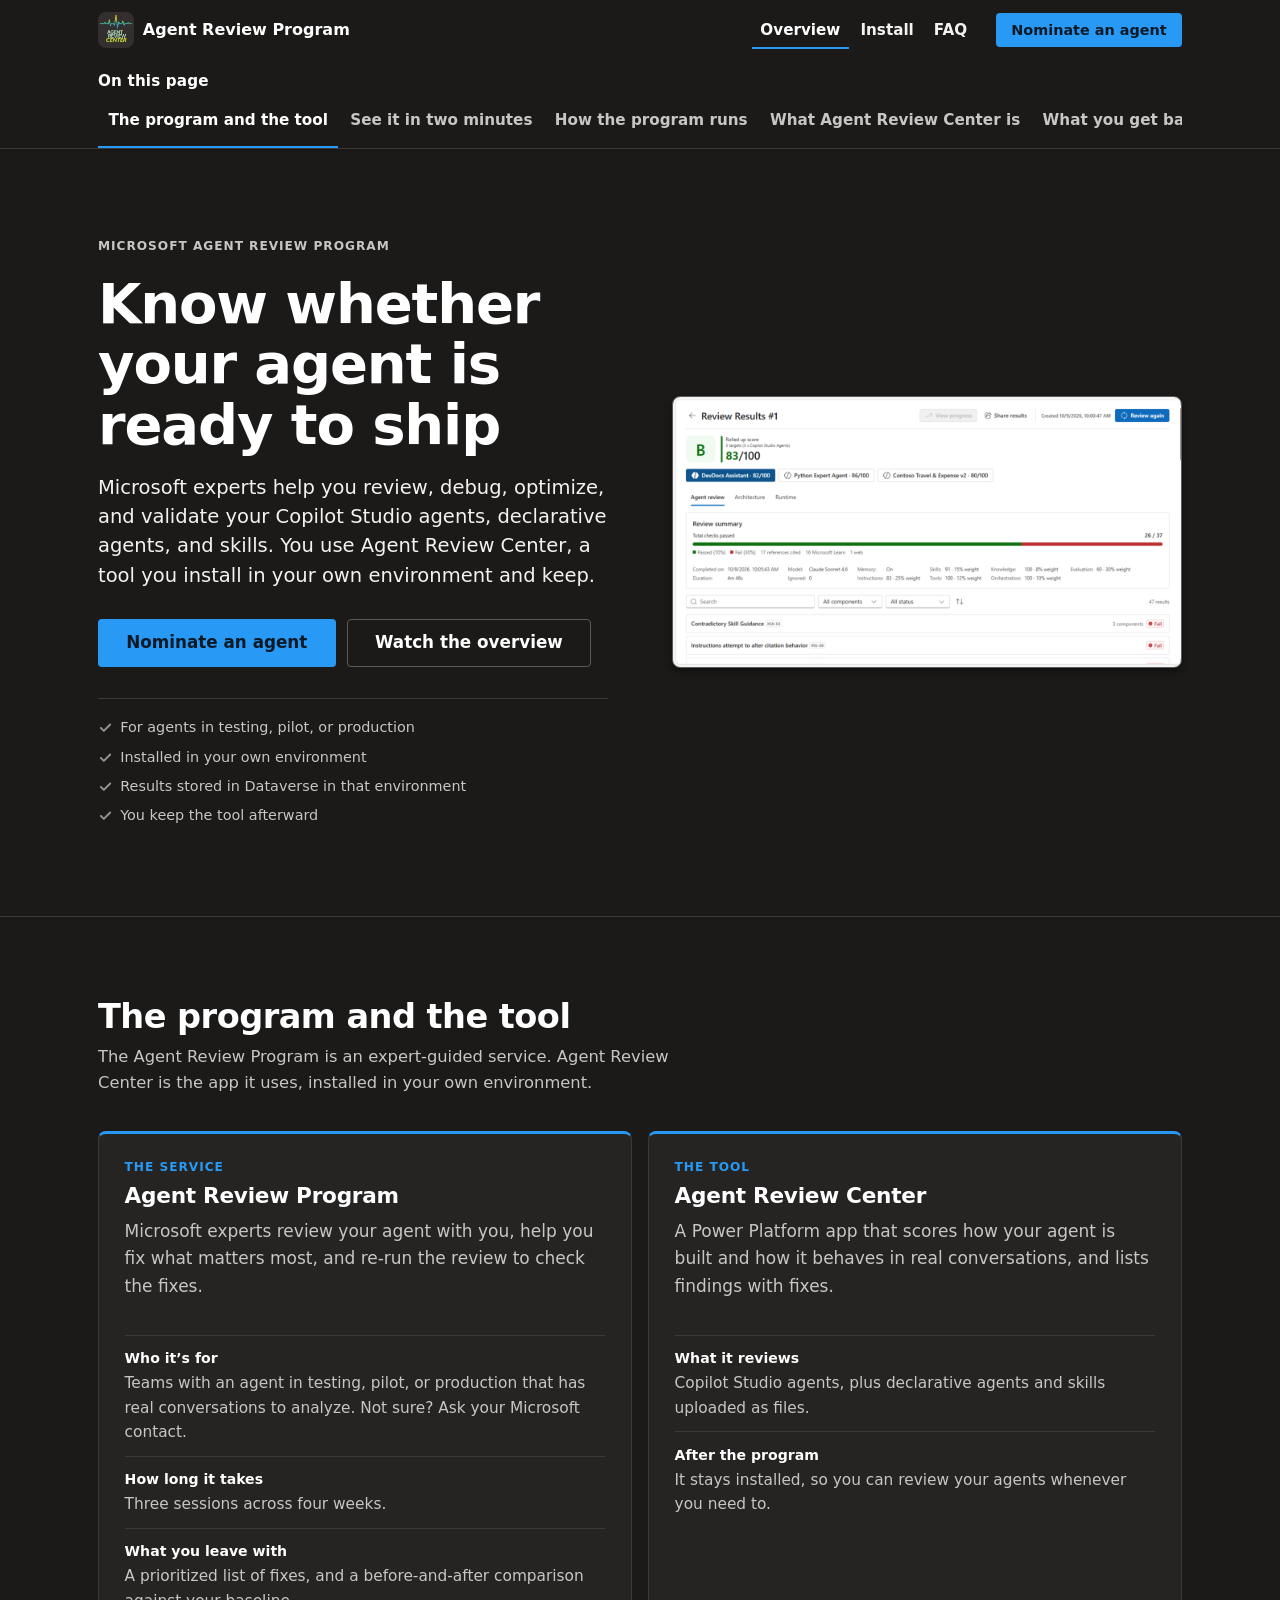
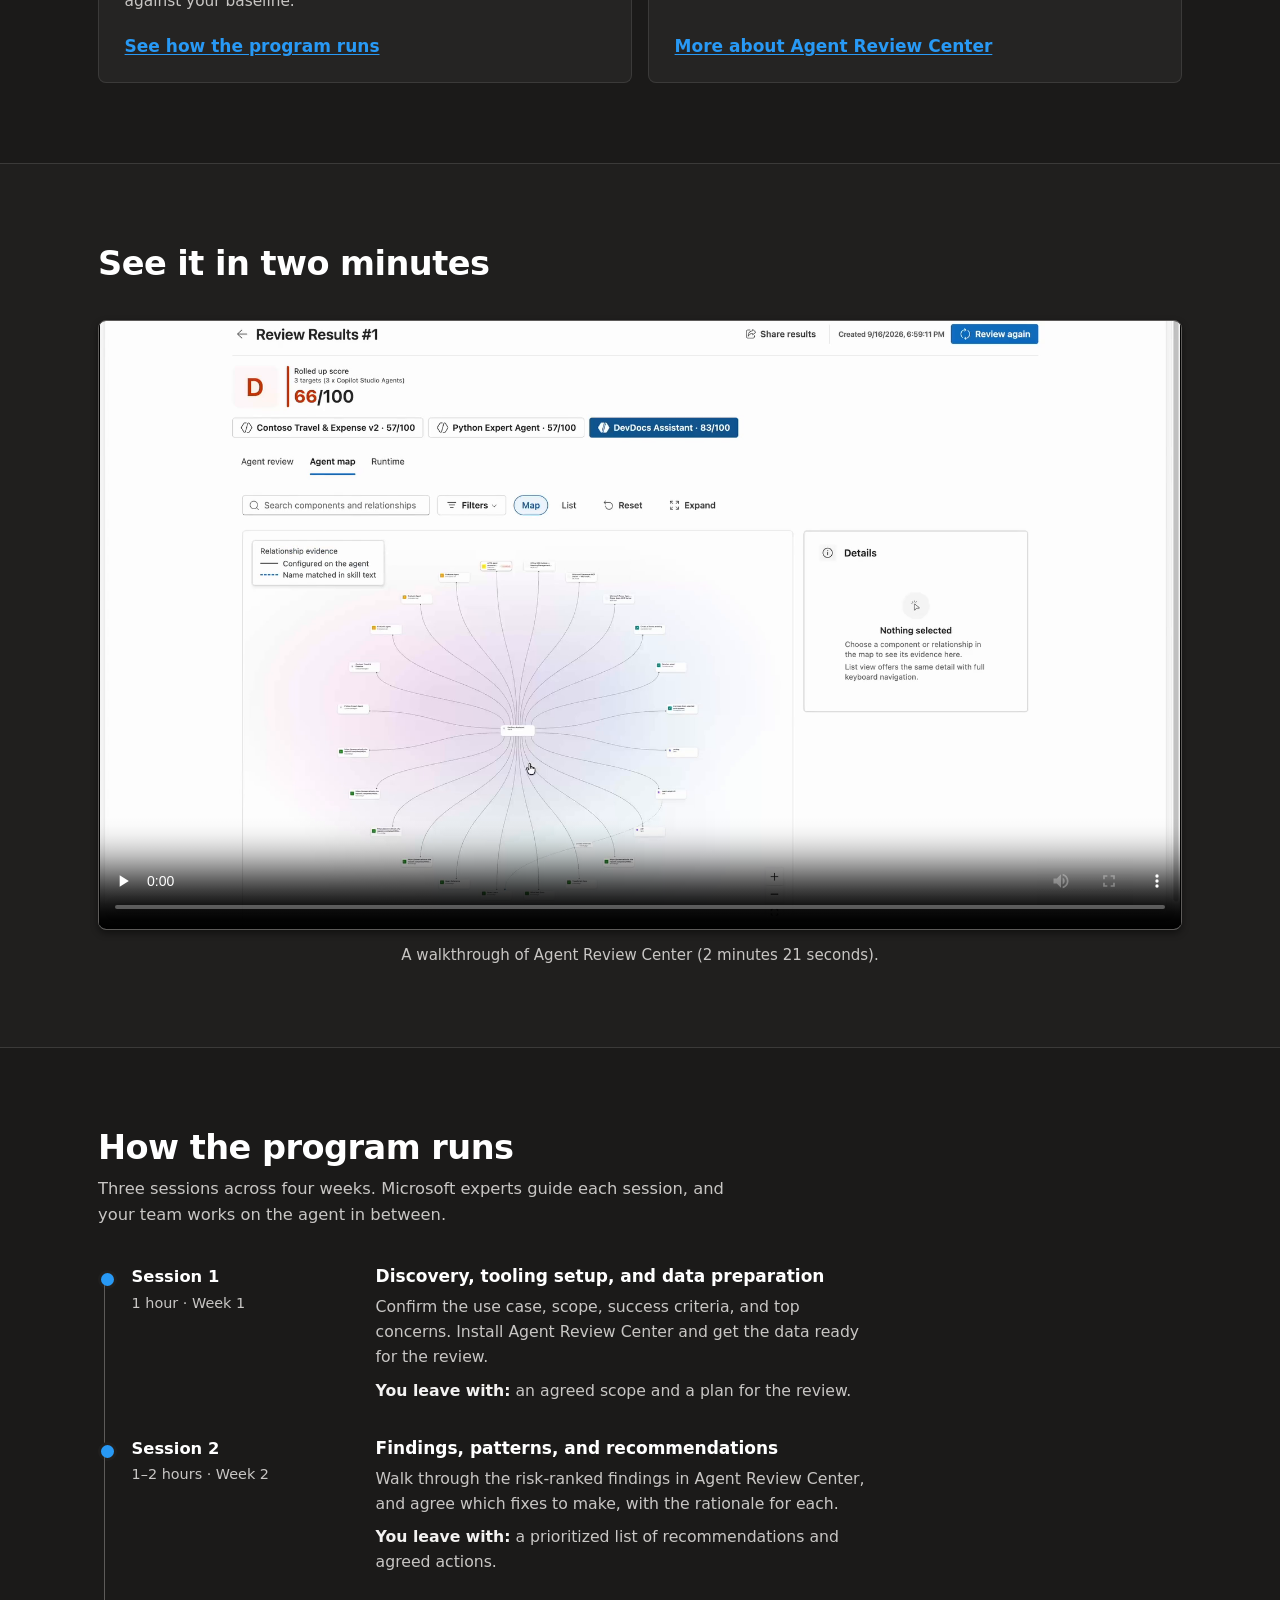
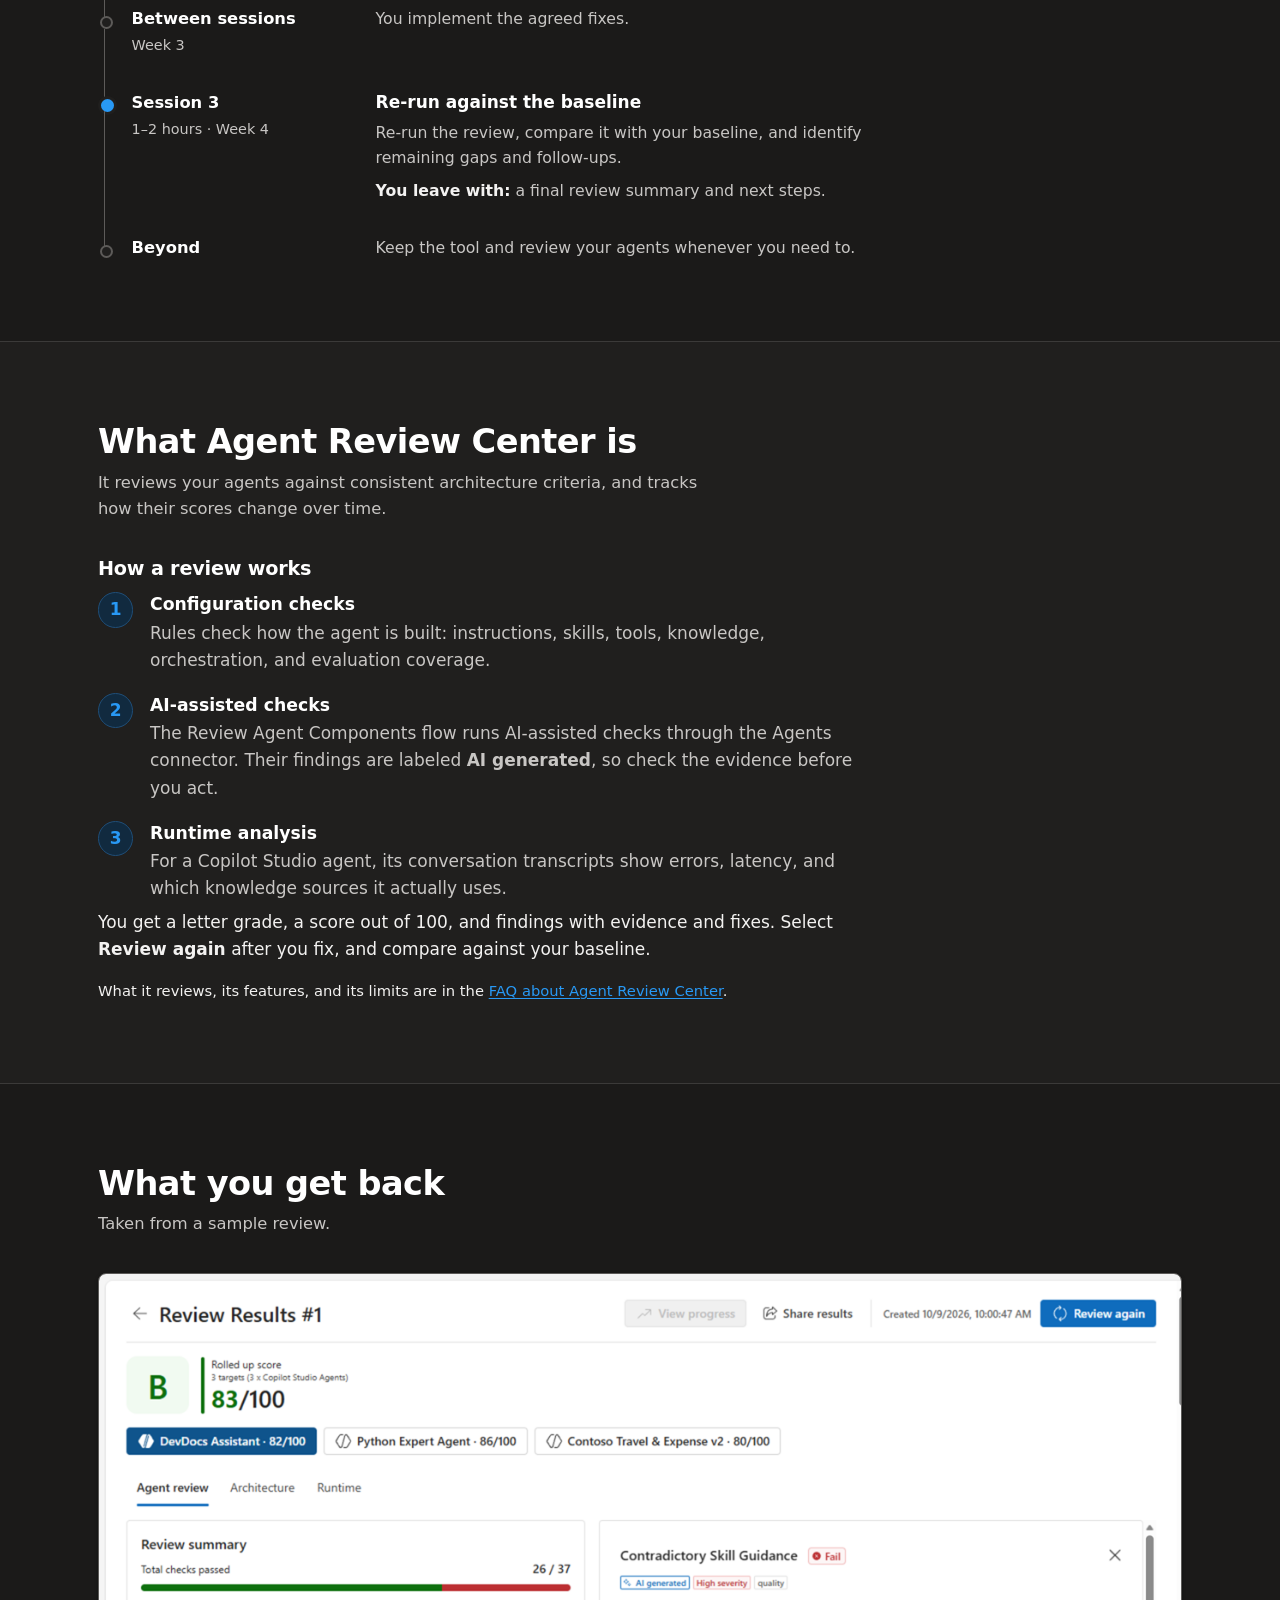
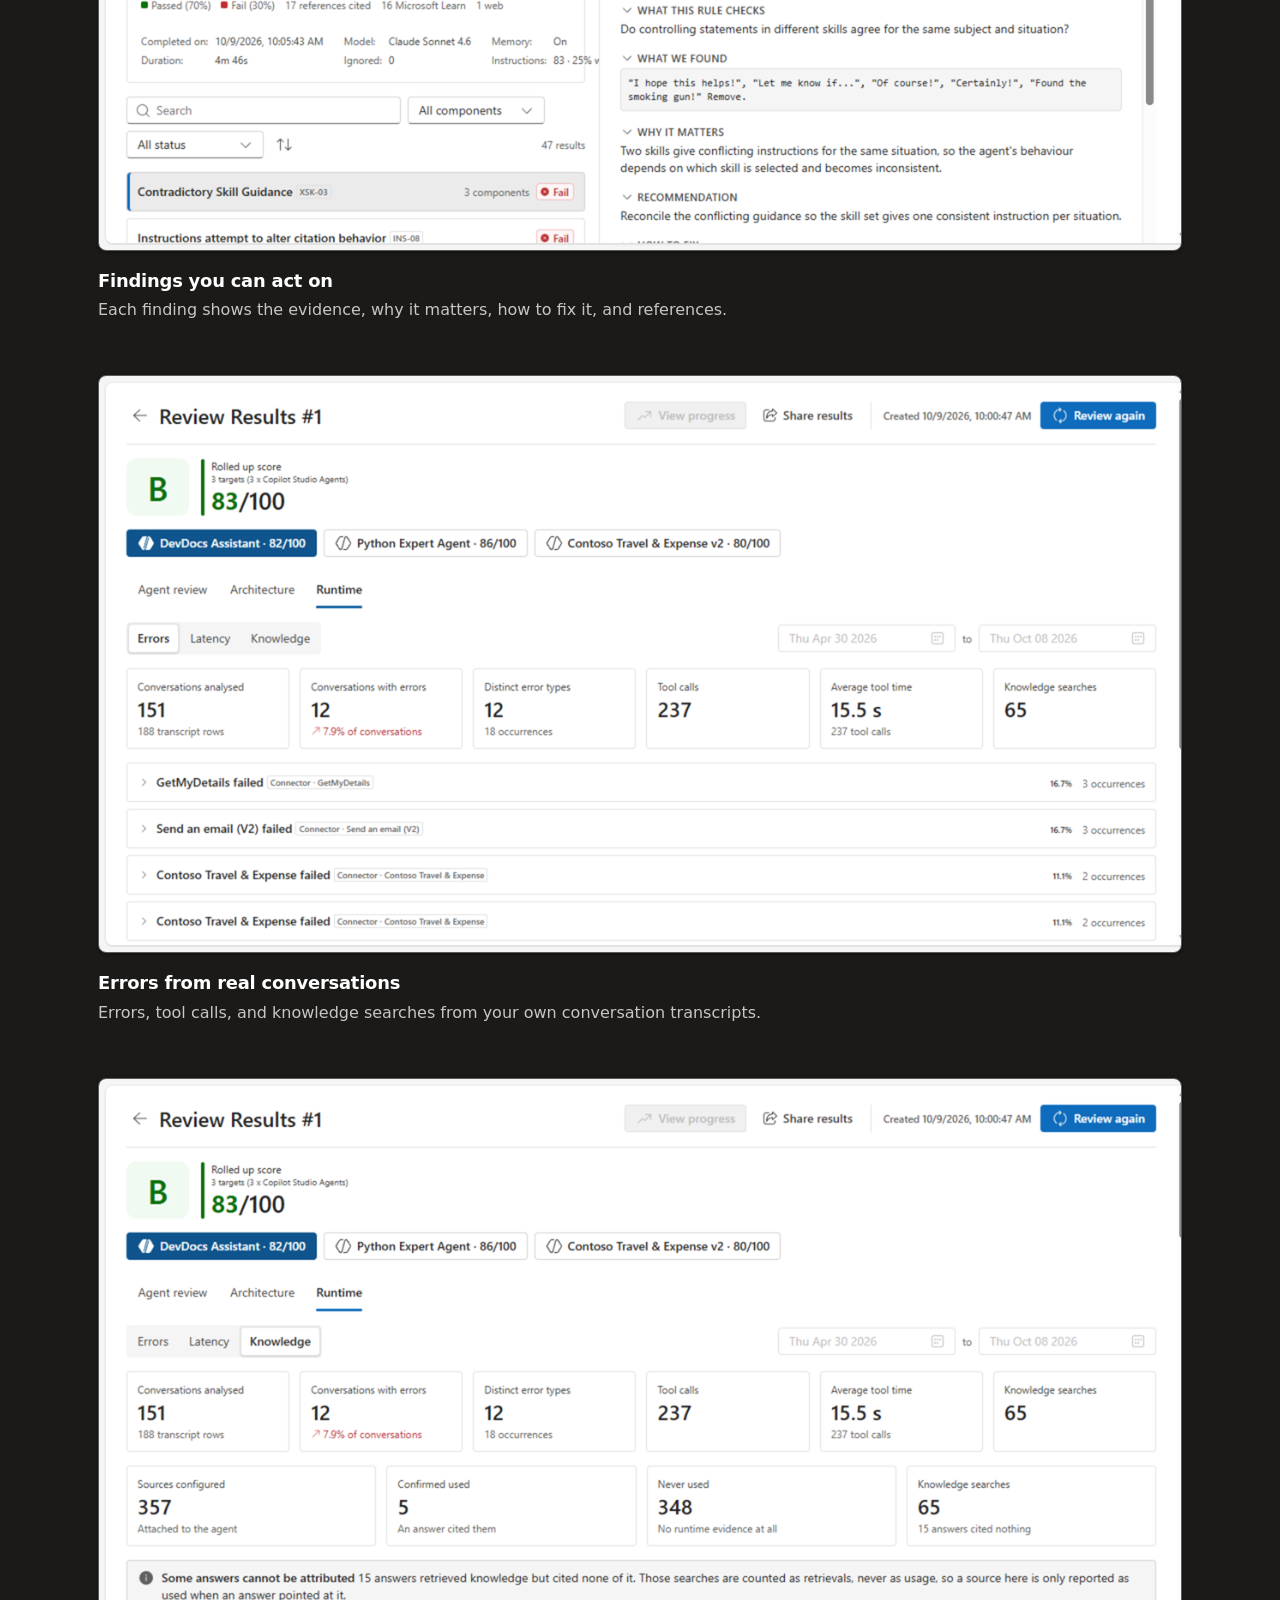
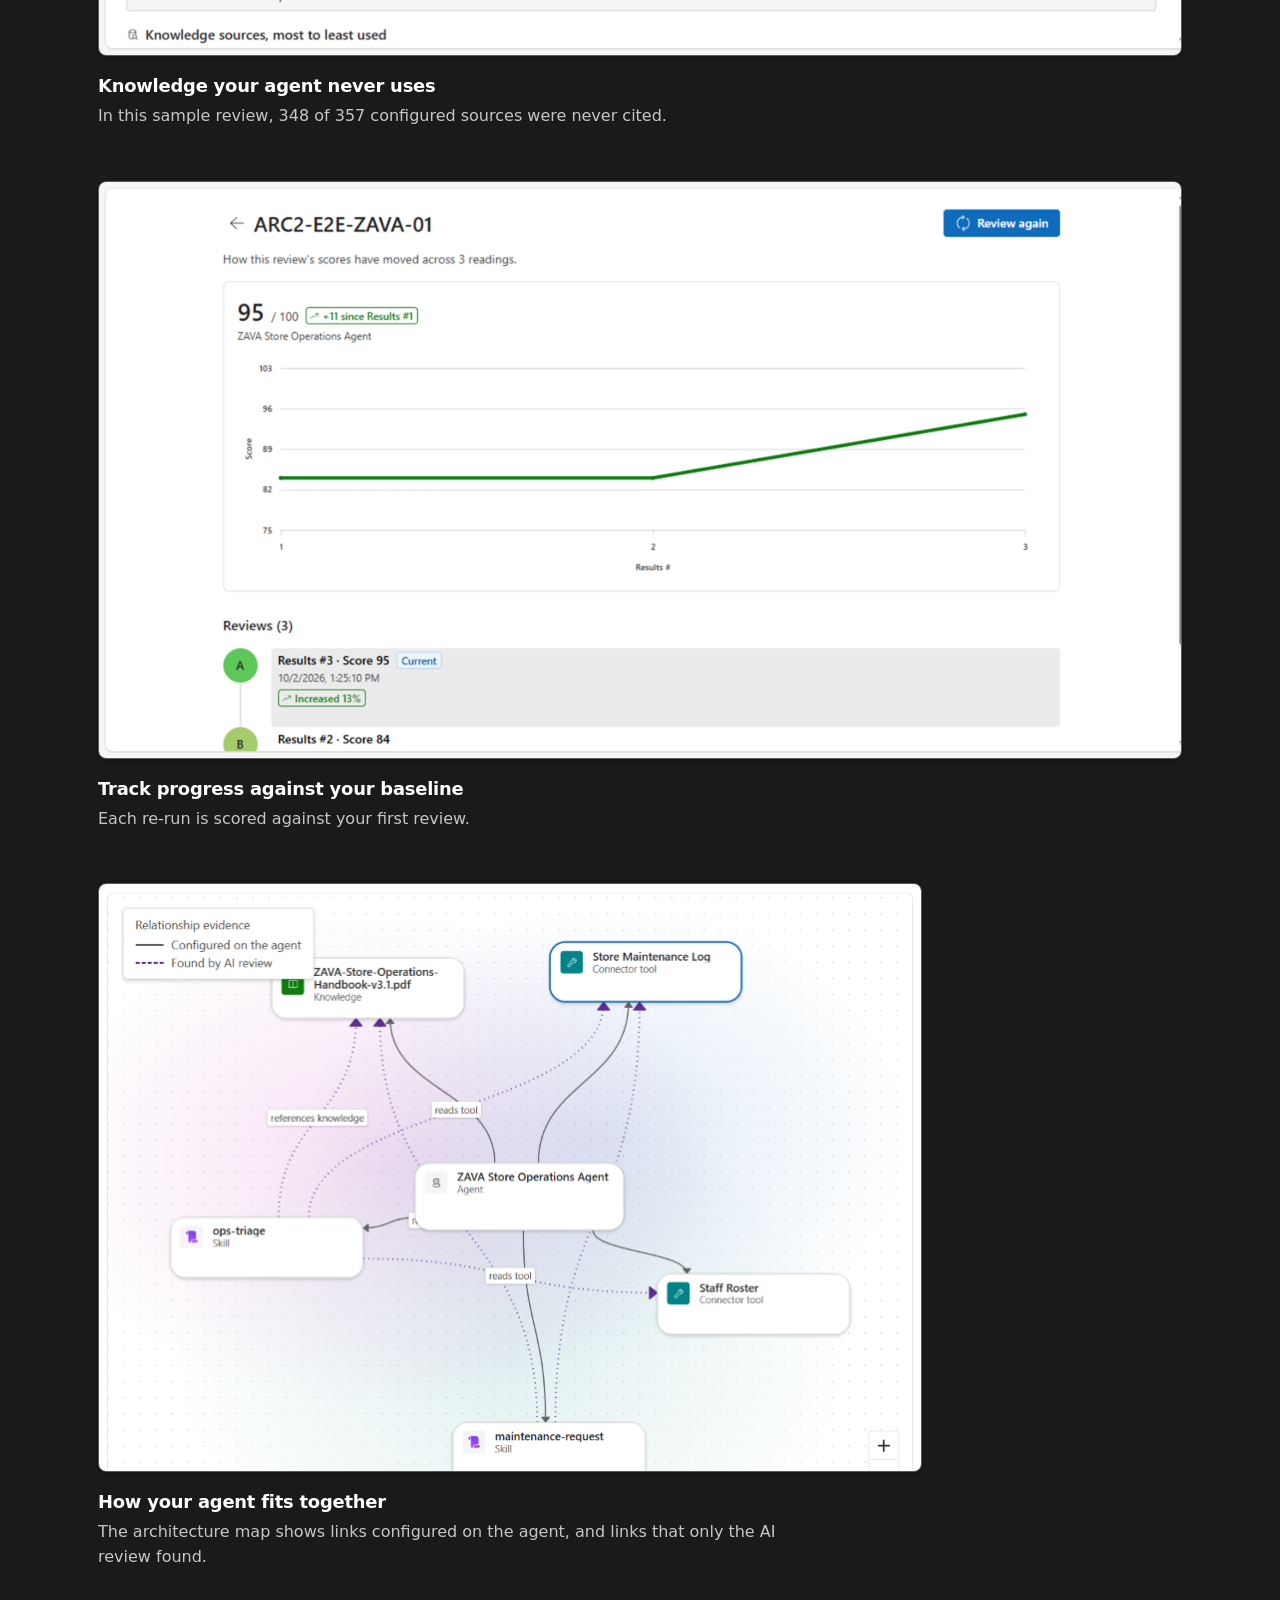
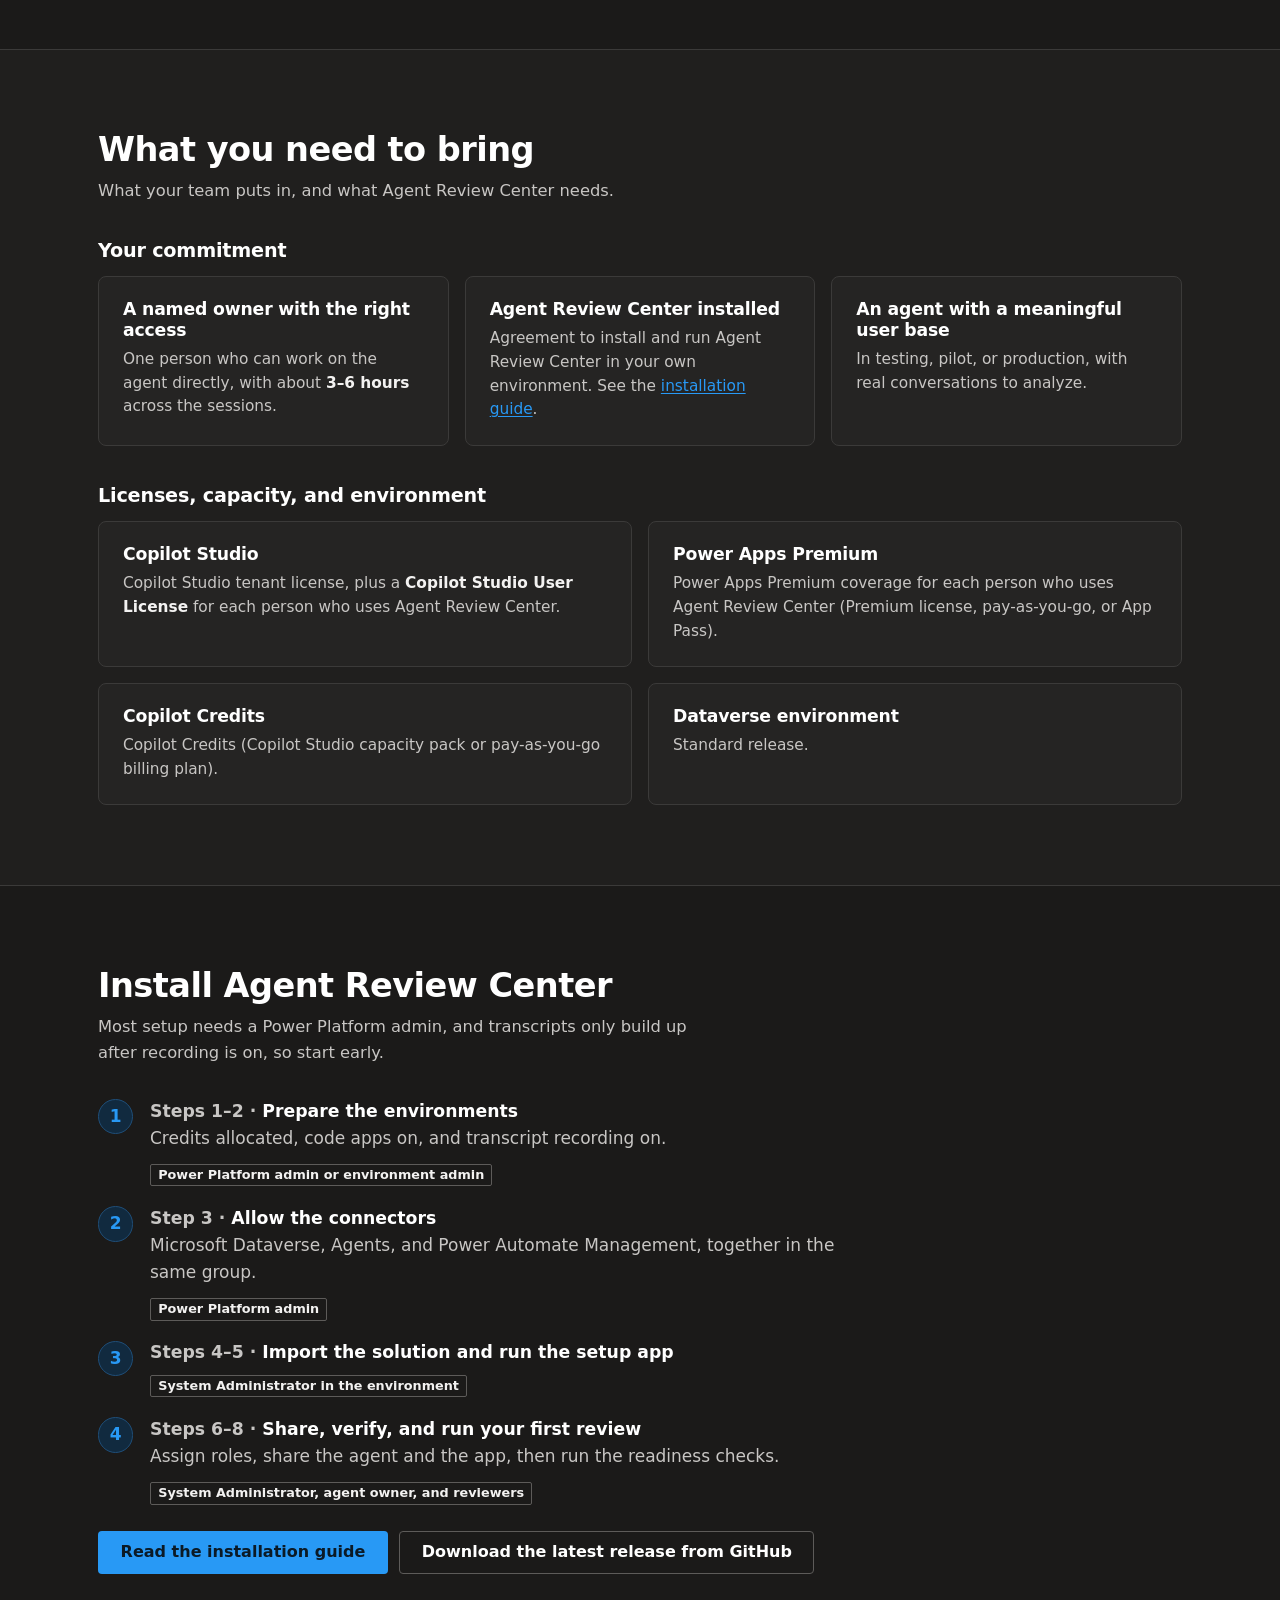
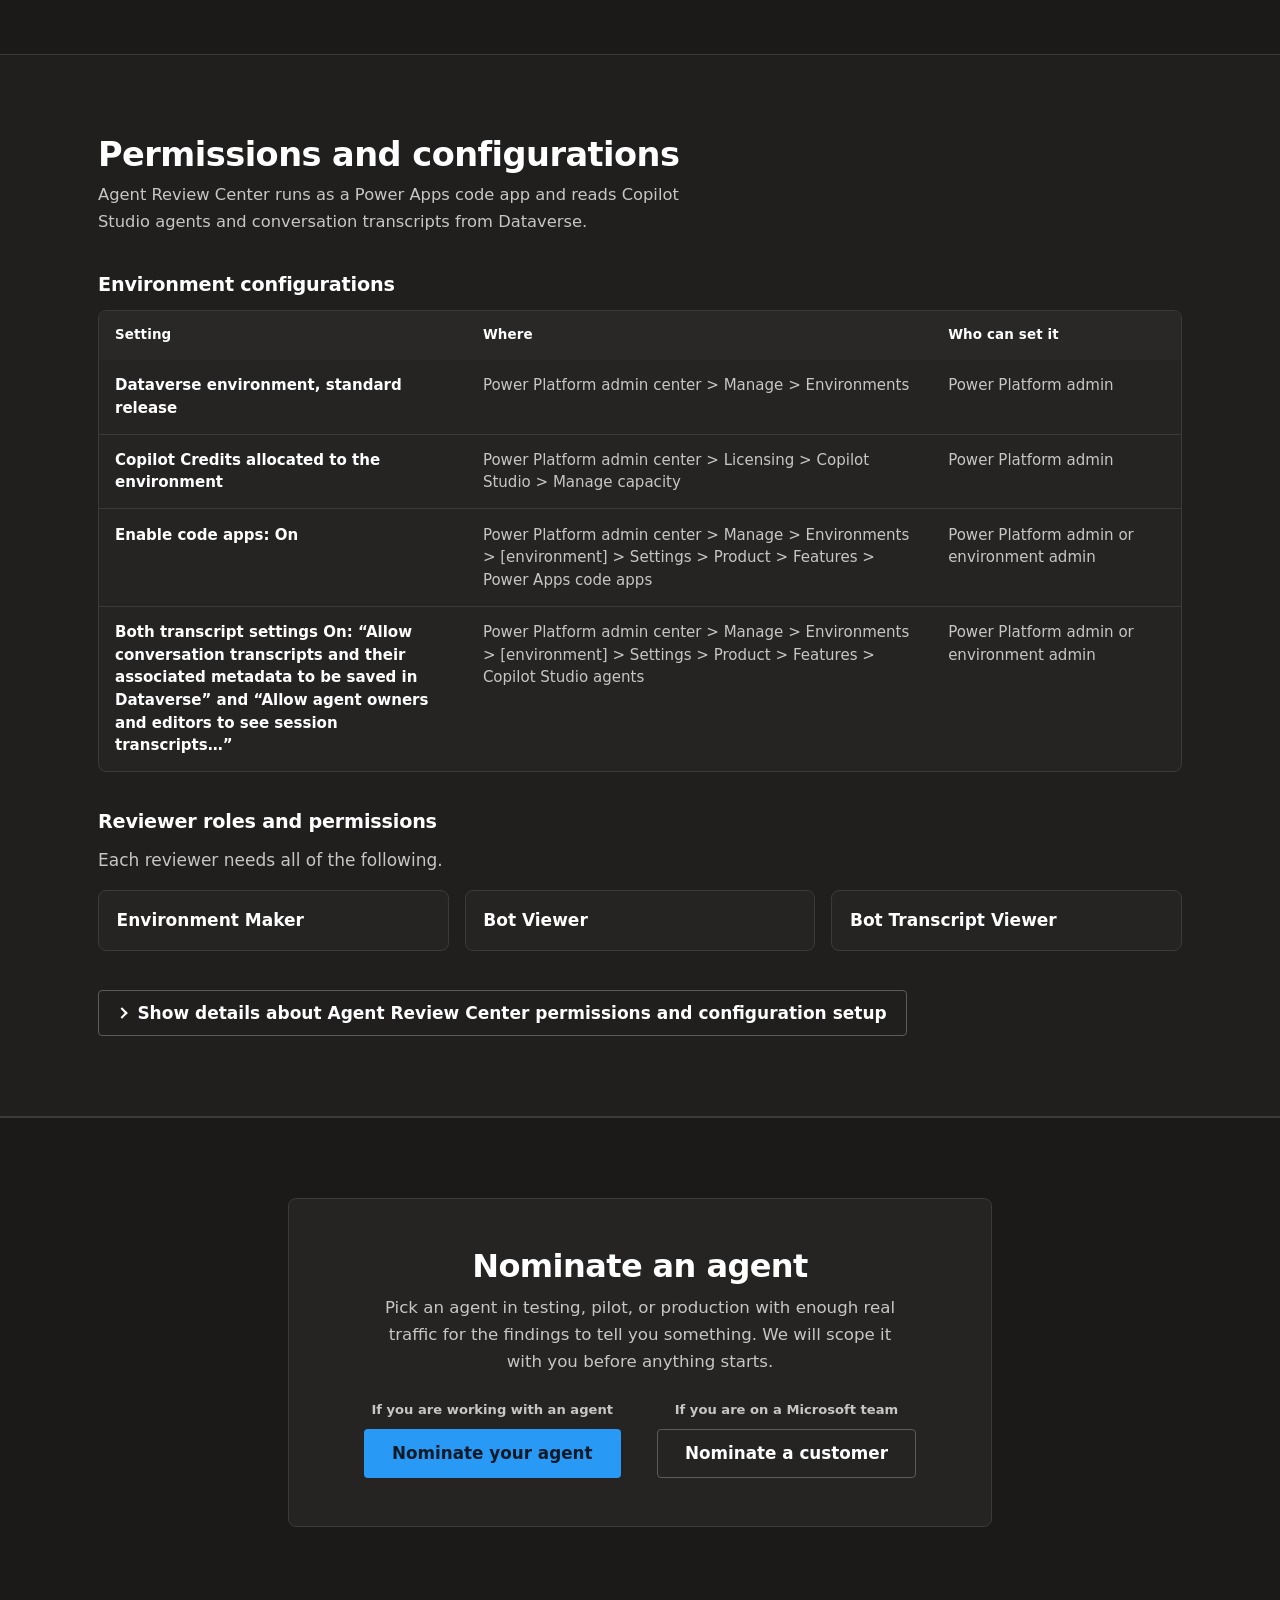
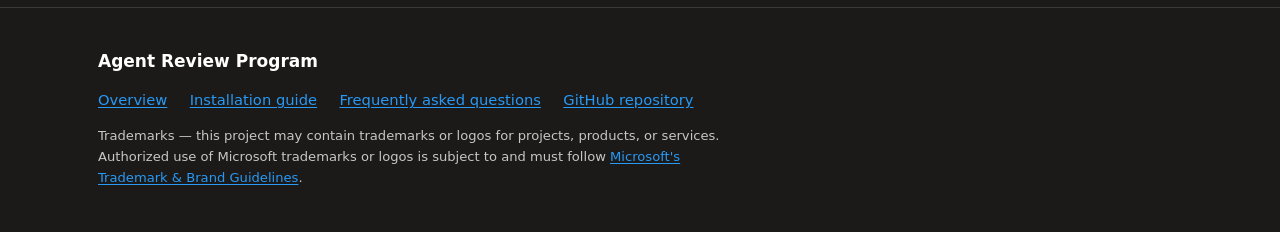
==== commit 4b835938: "Explain the program and Agent Review Center, add install guide, expand FAQ Multi-agent pass (3 resea" ====
--- a/docs/index.html
+++ b/docs/index.html
@@ -4,12 +4,12 @@
 <meta charset="utf-8">
 <meta name="viewport" content="width=device-width, initial-scale=1">
 <title>Agent Review Program</title>
-<meta name="description" content="An expert-guided review, debugging and optimization, and validation service for your Copilot Studio agents, declarative agents, plugins, and skills.">
+<meta name="description" content="An expert-guided review, debugging and optimization, and validation service for your Copilot Studio agents, declarative agents, and skills.">
 <meta name="color-scheme" content="dark">
 
 <meta property="og:type" content="website">
 <meta property="og:title" content="Agent Review Program">
-<meta property="og:description" content="An expert-guided review, debugging and optimization, and validation service for your Copilot Studio agents, declarative agents, plugins, and skills.">
+<meta property="og:description" content="An expert-guided review, debugging and optimization, and validation service for your Copilot Studio agents, declarative agents, and skills.">
 <meta property="og:url" content="https://microsoft.github.io/AI-Solution-Review/">
 <!-- Link-preview crawlers need an absolute image URL. See assets/README.md. -->
 <meta property="og:image" content="https://microsoft.github.io/AI-Solution-Review/assets/og-card.png">
@@ -36,20 +36,28 @@
       <span class="brand__text">Agent Review Program</span>
     </a>
 
-    <a class="site-header__link" href="faq.html">FAQ</a>
+    <nav class="site-nav" aria-label="Site">
+      <ul class="site-nav__list">
+        <li class="site-nav__item site-nav__item--home"><a class="site-nav__link" href="./" aria-current="page">Overview</a></li>
+        <li class="site-nav__item"><a class="site-nav__link" href="install.html">Install</a></li>
+        <li class="site-nav__item"><a class="site-nav__link" href="faq.html">FAQ</a></li>
+      </ul>
+    </nav>
     <a class="btn btn--primary btn--sm site-header__cta" href="#nominate">Nominate an agent</a>
   </div>
 </header>
 
-<nav class="quick-nav" aria-label="Quick navigation">
+<nav class="quick-nav" aria-labelledby="quick-nav-label">
   <div class="quick-nav__inner">
-    <span class="quick-nav__label">On this page</span>
+    <span class="quick-nav__label" id="quick-nav-label">On this page</span>
     <ul class="quick-nav__list">
-      <li><a class="quick-nav__link" href="#overview">Know whether your agent is ready to ship.</a></li>
+      <li><a class="quick-nav__link" href="#program-and-center">The program and the tool</a></li>
       <li><a class="quick-nav__link" href="#overview-video">See it in two minutes</a></li>
+      <li><a class="quick-nav__link" href="#how-it-runs">How the program runs</a></li>
+      <li><a class="quick-nav__link" href="#about-center">What Agent Review Center is</a></li>
       <li><a class="quick-nav__link" href="#see-it">What you get back</a></li>
-      <li><a class="quick-nav__link" href="#how-it-runs">How the program runs</a></li>
       <li><a class="quick-nav__link" href="#what-you-need">What you need to bring</a></li>
+      <li><a class="quick-nav__link" href="#install">Install Agent Review Center</a></li>
       <li><a class="quick-nav__link" href="#permissions-configurations">Permissions and configurations</a></li>
       <li><a class="quick-nav__link" href="#nominate">Nominate an agent</a></li>
     </ul>
@@ -64,11 +72,12 @@
 
       <div class="hero__copy">
         <p class="eyebrow">Microsoft Agent Review Program</p>
-        <h1 class="hero__title">Know whether your agent is ready to ship.</h1>
+        <h1 class="hero__title">Know whether your agent is ready to ship</h1>
 
         <p class="hero__lede">
-          An expert-guided review, debugging and optimization, and validation service for your
-          Copilot&nbsp;Studio agents, declarative agents, plugins, and skills.
+          Microsoft experts help you review, debug, optimize, and validate your Copilot&nbsp;Studio
+          agents, declarative agents, and skills. You use Agent Review Center, a tool you install in your
+          own environment and keep.
         </p>
 
         <p class="hero__actions">
@@ -79,22 +88,86 @@
         <ul class="hero__trust">
           <li>
             <svg viewBox="0 0 16 16" width="15" height="15" aria-hidden="true" focusable="false"><path d="M3 8.4 6.2 11.6 13 4.8" fill="none" stroke="currentColor" stroke-width="2" stroke-linecap="round" stroke-linejoin="round"/></svg>
-            Runs in your own environment
+            For agents in testing, pilot, or production
           </li>
           <li>
             <svg viewBox="0 0 16 16" width="15" height="15" aria-hidden="true" focusable="false"><path d="M3 8.4 6.2 11.6 13 4.8" fill="none" stroke="currentColor" stroke-width="2" stroke-linecap="round" stroke-linejoin="round"/></svg>
-            Your data stays in your tenant
+            Installed in your own environment
+          </li>
+          <li>
+            <svg viewBox="0 0 16 16" width="15" height="15" aria-hidden="true" focusable="false"><path d="M3 8.4 6.2 11.6 13 4.8" fill="none" stroke="currentColor" stroke-width="2" stroke-linecap="round" stroke-linejoin="round"/></svg>
+            Results stored in Dataverse in that environment
+          </li>
+          <li>
+            <svg viewBox="0 0 16 16" width="15" height="15" aria-hidden="true" focusable="false"><path d="M3 8.4 6.2 11.6 13 4.8" fill="none" stroke="currentColor" stroke-width="2" stroke-linecap="round" stroke-linejoin="round"/></svg>
+            You keep the tool afterward
           </li>
         </ul>
       </div>
 
-      <!-- Scored review result from the Agent Review Center. -->
+      <!-- Scored review result from Agent Review Center. -->
       <div class="hero__visual">
         <img class="hero__shot" src="assets/shot-scorecard.png"
+             srcset="assets/shot-scorecard-1262.png 1262w, assets/shot-scorecard.png 2524w"
+             sizes="(max-width: 1040px) calc(100vw - 40px), 540px"
              alt="Agent Review Center showing a rolled-up score of B, 83 out of 100, across three Copilot Studio agents, with a review summary of 26 of 37 checks passed and a list of findings below."
              width="2524" height="1344" decoding="async" fetchpriority="high">
       </div>
 
+    </div>
+  </section>
+
+  <!-- ===================== THE PROGRAM AND THE TOOL =====================
+       The one place on the page that defines the program and the tool. -->
+  <section class="section" id="program-and-center" aria-labelledby="program-and-center-h">
+    <div class="wrap">
+      <div class="section__head" data-reveal>
+        <h2 class="section__title" id="program-and-center-h">The program and the tool</h2>
+        <p class="section__lede">
+          The Agent Review Program is an expert-guided service. Agent Review Center is the app it uses,
+          installed in your own environment.
+        </p>
+      </div>
+
+      <div class="compare" data-reveal>
+        <article class="compare__card">
+          <p class="compare__tag">The service</p>
+          <h3 class="compare__title">Agent Review Program</h3>
+          <p>Microsoft experts review your agent with you, help you fix what matters most, and re-run the review to check the fixes.</p>
+          <dl class="compare__facts">
+            <div>
+              <dt>Who it&rsquo;s for</dt>
+              <dd>Teams with an agent in testing, pilot, or production that has real conversations to analyze. Not sure? Ask your Microsoft contact.</dd>
+            </div>
+            <div>
+              <dt>How long it takes</dt>
+              <dd>Three sessions across four weeks.</dd>
+            </div>
+            <div>
+              <dt>What you leave with</dt>
+              <dd>A prioritized list of fixes, and a before-and-after comparison against your baseline.</dd>
+            </div>
+          </dl>
+          <p class="compare__more"><a href="#how-it-runs">See how the program runs</a></p>
+        </article>
+
+        <article class="compare__card">
+          <p class="compare__tag">The tool</p>
+          <h3 class="compare__title">Agent Review Center</h3>
+          <p>A Power Platform app that scores how your agent is built and how it behaves in real conversations, and lists findings with fixes.</p>
+          <dl class="compare__facts">
+            <div>
+              <dt>What it reviews</dt>
+              <dd>Copilot Studio agents, plus declarative agents and skills uploaded as files.</dd>
+            </div>
+            <div>
+              <dt>After the program</dt>
+              <dd>It stays installed, so you can review your agents whenever you need to.</dd>
+            </div>
+          </dl>
+          <p class="compare__more"><a href="#about-center">More about Agent Review Center</a></p>
+        </article>
+      </div>
     </div>
   </section>
 
@@ -114,6 +187,7 @@
                  preload="none"
                  playsinline
                  poster="assets/video-poster.png"
+                 aria-label="Agent Review Center overview video"
                  width="1920" height="1080">
             <source src="assets/agent-review-overview.mp4" type="video/mp4">
             <!-- Captions: add assets/agent-review-overview.vtt, then uncomment.
@@ -123,8 +197,104 @@
             <a href="assets/agent-review-overview.mp4">Download the overview video</a>.
           </video>
         </div>
-        <figcaption>A walkthrough of the Agent Review Center — 2 minutes 21 seconds.</figcaption>
+        <figcaption>A walkthrough of Agent Review Center (2 minutes 21 seconds).</figcaption>
       </figure>
+    </div>
+  </section>
+
+  <!-- ===================== HOW THE PROGRAM RUNS ===================== -->
+  <section class="section" id="how-it-runs" aria-labelledby="how-it-runs-h">
+    <div class="wrap">
+      <div class="section__head" data-reveal>
+        <h2 class="section__title" id="how-it-runs-h">How the program runs</h2>
+        <p class="section__lede">Three sessions across four weeks. Microsoft experts guide each session, and your team works on the agent in between.</p>
+      </div>
+
+      <ol class="timeline timeline--detailed" data-reveal>
+        <li class="timeline__item">
+          <div class="timeline__when">
+            <p class="timeline__label">Session 1</p>
+            <p class="timeline__meta">1 hour &middot; Week 1</p>
+          </div>
+          <div class="timeline__body">
+            <p class="timeline__title">Discovery, tooling setup, and data preparation</p>
+            <p class="timeline__text">Confirm the use case, scope, success criteria, and top concerns. Install Agent Review Center and get the data ready for the review.</p>
+            <p class="timeline__text timeline__out"><strong>You leave with:</strong> an agreed scope and a plan for the review.</p>
+          </div>
+        </li>
+        <li class="timeline__item">
+          <div class="timeline__when">
+            <p class="timeline__label">Session 2</p>
+            <p class="timeline__meta">1&ndash;2 hours &middot; Week 2</p>
+          </div>
+          <div class="timeline__body">
+            <p class="timeline__title">Findings, patterns, and recommendations</p>
+            <p class="timeline__text">Walk through the risk-ranked findings in Agent Review Center, and agree which fixes to make, with the rationale for each.</p>
+            <p class="timeline__text timeline__out"><strong>You leave with:</strong> a prioritized list of recommendations and agreed actions.</p>
+          </div>
+        </li>
+        <li class="timeline__item" data-interval>
+          <div class="timeline__when">
+            <p class="timeline__label">Between sessions</p>
+            <p class="timeline__meta">Week 3</p>
+          </div>
+          <div class="timeline__body">
+            <p class="timeline__text">You implement the agreed fixes.</p>
+          </div>
+        </li>
+        <li class="timeline__item">
+          <div class="timeline__when">
+            <p class="timeline__label">Session 3</p>
+            <p class="timeline__meta">1&ndash;2 hours &middot; Week 4</p>
+          </div>
+          <div class="timeline__body">
+            <p class="timeline__title">Re-run against the baseline</p>
+            <p class="timeline__text">Re-run the review, compare it with your baseline, and identify remaining gaps and follow-ups.</p>
+            <p class="timeline__text timeline__out"><strong>You leave with:</strong> a final review summary and next steps.</p>
+          </div>
+        </li>
+        <li class="timeline__item" data-interval>
+          <div class="timeline__when">
+            <p class="timeline__label">Beyond</p>
+          </div>
+          <div class="timeline__body">
+            <p class="timeline__text">Keep the tool and review your agents whenever you need to.</p>
+          </div>
+        </li>
+      </ol>
+    </div>
+  </section>
+
+  <!-- ===================== WHAT AGENT REVIEW CENTER IS ===================== -->
+  <section class="section section--alt" id="about-center" aria-labelledby="about-center-h">
+    <div class="wrap">
+      <div class="section__head" data-reveal>
+        <h2 class="section__title" id="about-center-h">What Agent Review Center is</h2>
+        <p class="section__lede">
+          It reviews your agents against consistent architecture criteria, and tracks how their scores
+          change over time.
+        </p>
+      </div>
+
+      <div data-reveal>
+        <h3 class="subhead subhead--first">How a review works</h3>
+        <ol class="steps--numbered review-steps">
+          <li class="steps__item">
+            <h4 class="steps__title">Configuration checks</h4>
+            <p>Rules check how the agent is built: instructions, skills, tools, knowledge, orchestration, and evaluation coverage.</p>
+          </li>
+          <li class="steps__item">
+            <h4 class="steps__title">AI-assisted checks</h4>
+            <p>The Review Agent Components flow runs AI-assisted checks through the Agents connector. Their findings are labeled <strong>AI generated</strong>, so check the evidence before you act.</p>
+          </li>
+          <li class="steps__item">
+            <h4 class="steps__title">Runtime analysis</h4>
+            <p>For a Copilot Studio agent, its conversation transcripts show errors, latency, and which knowledge sources it actually uses.</p>
+          </li>
+        </ol>
+        <p class="review-result">You get a letter grade, a score out of 100, and findings with evidence and fixes. Select <strong>Review again</strong> after you fix, and compare against your baseline.</p>
+        <p class="learn-more">What it reviews, its features, and its limits are in the <a href="faq.html#faq-about-h">FAQ about Agent Review Center</a>.</p>
+      </div>
     </div>
   </section>
 
@@ -140,110 +310,153 @@
 
         <figure class="shot" data-reveal>
           <img class="shot__img" src="assets/shot-finding-detail.png"
+               srcset="assets/shot-finding-detail-1262.png 1262w, assets/shot-finding-detail.png 2524w"
+               sizes="(max-width: 1140px) calc(100vw - 40px), 1084px"
                alt="A finding called Contradictory Skill Guidance expanded to show what the rule checks, the exact wording found in the agent, why it matters, and a recommendation, beside a filterable list of 47 findings."
                width="2524" height="1344" loading="lazy" decoding="async">
           <figcaption>
-            <strong>No more guesswork.</strong>
-            Every finding names the failure, what it costs you, and the fix — each one citing its source.
+            <strong>Findings you can act on</strong>
+            Each finding shows the evidence, why it matters, how to fix it, and references.
           </figcaption>
         </figure>
 
         <figure class="shot" data-reveal>
           <img class="shot__img" src="assets/shot-runtime-errors.png"
-               alt="Runtime error analysis showing 151 conversations analysed, 12 with errors, 237 tool calls and 65 knowledge searches, above a list of failing connectors ranked by occurrence."
+               srcset="assets/shot-runtime-errors-1262.png 1262w, assets/shot-runtime-errors.png 2524w"
+               sizes="(max-width: 1140px) calc(100vw - 40px), 1084px"
+               alt="Runtime error analysis showing 151 conversations analyzed, 12 with errors, 237 tool calls, and 65 knowledge searches, above a list of failing connectors ranked by occurrence."
                width="2524" height="1344" loading="lazy" decoding="async">
           <figcaption>
-            <strong>See where it actually breaks.</strong>
-            Failures pulled from your own transcripts and telemetry — not a lab test.
+            <strong>Errors from real conversations</strong>
+            Errors, tool calls, and knowledge searches from your own conversation transcripts.
           </figcaption>
         </figure>
 
         <figure class="shot" data-reveal>
           <img class="shot__img" src="assets/shot-knowledge-usage.png"
-               alt="Knowledge usage showing 357 sources configured, 5 confirmed used and 348 never used, with knowledge sources ranked from most to least used."
+               srcset="assets/shot-knowledge-usage-1262.png 1262w, assets/shot-knowledge-usage.png 2524w"
+               sizes="(max-width: 1140px) calc(100vw - 40px), 1084px"
+               alt="Knowledge usage showing 357 sources configured, 5 confirmed used, and 348 never used, with knowledge sources ranked from most to least used."
                width="2524" height="1344" loading="lazy" decoding="async">
           <figcaption>
-            <strong>348 of 357 sources never used.</strong>
-            The grounding you think you have, measured against what the agent actually cites.
+            <strong>Knowledge your agent never uses</strong>
+            In this sample review, 348 of 357 configured sources were never cited.
           </figcaption>
         </figure>
 
         <figure class="shot" data-reveal>
           <img class="shot__img" src="assets/shot-score-progress.png"
+               srcset="assets/shot-score-progress-1262.png 1262w, assets/shot-score-progress.png 2524w"
+               sizes="(max-width: 1140px) calc(100vw - 40px), 1084px"
                alt="A score progress chart tracking one agent across three reviews, rising to 95 out of 100, up 11 points since the first review."
                width="2524" height="1344" loading="lazy" decoding="async">
           <figcaption>
-            <strong>Prove the fix worked.</strong>
-            A re-run scored against your baseline — evidence for stakeholders, not opinions.
+            <strong>Track progress against your baseline</strong>
+            Each re-run is scored against your first review.
           </figcaption>
         </figure>
 
+        <figure class="shot shot--native" data-reveal>
+          <img class="shot__img" src="assets/shot-architecture-map.png"
+               alt="Architecture map of a sample agent linked to two skills, two connector tools, and a knowledge file. Solid lines show links configured on the agent; dotted lines show links found by AI review."
+               width="824" height="588" loading="lazy" decoding="async">
+          <figcaption>
+            <strong>How your agent fits together</strong>
+            The architecture map shows links configured on the agent, and links that only the AI review found.
+          </figcaption>
+        </figure>
+
       </div>
     </div>
   </section>
-  <!-- ===================== HOW THE PROGRAM RUNS ===================== -->
-  <section class="section section--alt" id="how-it-runs" aria-labelledby="how-it-runs-h">
-    <div class="wrap">
-      <div class="section__head" data-reveal>
-        <h2 class="section__title" id="how-it-runs-h">How the program runs</h2>
-        <p class="section__lede">Three short sessions across four weeks.</p>
-      </div>
-
-      <ol class="timeline" data-reveal>
-        <li class="timeline__item">
-          <p class="timeline__label">Session 1</p>
-          <p class="timeline__text">Install the Agent Review Center and get the data ready for the review.</p>
-        </li>
-        <li class="timeline__item">
-          <p class="timeline__label">Session 2</p>
-          <p class="timeline__text">Conduct the agent review and walk through the risk-ranked findings and remediation backlog.</p>
-        </li>
-        <li class="timeline__item" data-interval>
-          <p class="timeline__label">Between sessions 2 and 3</p>
-          <p class="timeline__text">Implement the agreed fixes.</p>
-        </li>
-        <li class="timeline__item">
-          <p class="timeline__label">Session 3</p>
-          <p class="timeline__text">Re-run the agent review and see the improvement against the baseline.</p>
-        </li>
-        <li class="timeline__item" data-interval>
-          <p class="timeline__label">Beyond</p>
-          <p class="timeline__text">Keep the tool and review your agents whenever you need to.</p>
-        </li>
-      </ol>
-    </div>
-  </section>
 
   <!-- ===================== WHAT YOU NEED TO BRING ===================== -->
-  <section class="section" id="what-you-need" aria-labelledby="what-you-need-h">
+  <section class="section section--alt" id="what-you-need" aria-labelledby="what-you-need-h">
     <div class="wrap">
       <div class="section__head" data-reveal>
         <h2 class="section__title" id="what-you-need-h">What you need to bring</h2>
-        <p class="section__lede">Required licenses, capacity and environment for Agent Review Center (ARC).</p>
-      </div>
-
+        <p class="section__lede">What your team puts in, and what Agent Review Center needs.</p>
+      </div>
+
+      <h3 class="subhead subhead--first" data-reveal>Your commitment</h3>
+      <ol class="commitments" data-reveal>
+        <li class="requirement">
+          <h4 class="requirement__title">A named owner with the right access</h4>
+          <p>One person who can work on the agent directly, with about <strong>3&ndash;6 hours</strong> across the sessions.</p>
+        </li>
+        <li class="requirement">
+          <h4 class="requirement__title">Agent Review Center installed</h4>
+          <p>Agreement to install and run Agent Review Center in your own environment. See the <a href="install.html">installation guide</a>.</p>
+        </li>
+        <li class="requirement">
+          <h4 class="requirement__title">An agent with a meaningful user base</h4>
+          <p>In testing, pilot, or production, with real conversations to analyze.</p>
+        </li>
+      </ol>
+
+      <h3 class="subhead" data-reveal>Licenses, capacity, and environment</h3>
       <div class="requirements-grid" data-reveal>
         <article class="requirement">
-          <h3 class="requirement__title">Copilot Studio</h3>
-          <p>Copilot Studio tenant license, plus a <strong>Copilot Studio User License</strong> for each ARC user.</p>
+          <h4 class="requirement__title">Copilot Studio</h4>
+          <p>Copilot Studio tenant license, plus a <strong>Copilot Studio User License</strong> for each person who uses Agent Review Center.</p>
         </article>
 
         <article class="requirement">
-          <h3 class="requirement__title">Power Apps Premium</h3>
-          <p>Power Apps Premium coverage for each ARC user (Premium license, pay-as-you-go, or App Pass).</p>
+          <h4 class="requirement__title">Power Apps Premium</h4>
+          <p>Power Apps Premium coverage for each person who uses Agent Review Center (Premium license, pay-as-you-go, or App Pass).</p>
         </article>
 
         <article class="requirement">
-          <h3 class="requirement__title">Copilot Credits</h3>
+          <h4 class="requirement__title">Copilot Credits</h4>
           <p>Copilot Credits (Copilot Studio capacity pack or pay-as-you-go billing plan).</p>
         </article>
 
         <article class="requirement">
-          <h3 class="requirement__title">Dataverse environment</h3>
+          <h4 class="requirement__title">Dataverse environment</h4>
           <p>Standard release.</p>
         </article>
       </div>
 
+    </div>
+  </section>
+
+  <!-- ===================== INSTALL ===================== -->
+  <section class="section" id="install" aria-labelledby="install-h">
+    <div class="wrap">
+      <div class="section__head" data-reveal>
+        <h2 class="section__title" id="install-h">Install Agent Review Center</h2>
+        <p class="section__lede">
+          Most setup needs a Power Platform admin, and transcripts only build up after recording is on,
+          so start early.
+        </p>
+      </div>
+
+      <ol class="steps--numbered install-overview" data-reveal>
+        <li class="steps__item">
+          <h3 class="steps__title"><span class="steps__range">Steps 1&ndash;2 &middot;</span> Prepare the environments</h3>
+          <p>Credits allocated, code apps on, and transcript recording on.</p>
+          <p class="steps__who"><span class="who"><span class="visually-hidden">Who: </span>Power Platform admin or environment admin</span></p>
+        </li>
+        <li class="steps__item">
+          <h3 class="steps__title"><span class="steps__range">Step 3 &middot;</span> Allow the connectors</h3>
+          <p>Microsoft Dataverse, Agents, and Power Automate Management, together in the same group.</p>
+          <p class="steps__who"><span class="who"><span class="visually-hidden">Who: </span>Power Platform admin</span></p>
+        </li>
+        <li class="steps__item">
+          <h3 class="steps__title"><span class="steps__range">Steps 4&ndash;5 &middot;</span> Import the solution and run the setup app</h3>
+          <p class="steps__who"><span class="who"><span class="visually-hidden">Who: </span>System Administrator in the environment</span></p>
+        </li>
+        <li class="steps__item">
+          <h3 class="steps__title"><span class="steps__range">Steps 6&ndash;8 &middot;</span> Share, verify, and run your first review</h3>
+          <p>Assign roles, share the agent and the app, then run the readiness checks.</p>
+          <p class="steps__who"><span class="who"><span class="visually-hidden">Who: </span>System Administrator, agent owner, and reviewers</span></p>
+        </li>
+      </ol>
+
+      <p class="callout__actions" data-reveal>
+        <a class="btn btn--primary" href="install.html">Read the installation guide</a>
+        <a class="btn btn--ghost" href="https://github.com/microsoft/AI-Solution-Review/releases/latest">Download the latest release from GitHub</a>
+      </p>
     </div>
   </section>
 
@@ -252,7 +465,7 @@
     <div class="wrap">
       <div class="section__head" data-reveal>
         <h2 class="section__title" id="permissions-configurations-h">Permissions and configurations</h2>
-        <p class="section__lede">Agent Review Center (ARC) runs as a Power Apps code app and reads Copilot Studio agents and conversation transcripts from Dataverse.</p>
+        <p class="section__lede">Agent Review Center runs as a Power Apps code app and reads Copilot Studio agents and conversation transcripts from Dataverse.</p>
       </div>
 
       <div data-reveal>
@@ -275,23 +488,23 @@
             <tbody>
               <tr>
                 <th scope="row">Dataverse environment, standard release</th>
-                <td data-label="Where">Power Platform admin center (PPAC) &gt; Manage &gt; Environments</td>
+                <td data-label="Where">Power Platform admin center &gt; Manage &gt; Environments</td>
                 <td data-label="Who can set it">Power Platform admin</td>
               </tr>
               <tr>
                 <th scope="row">Copilot Credits allocated to the environment</th>
-                <td data-label="Where">PPAC &gt; Licensing &gt; Copilot Studio &gt; Manage capacity</td>
+                <td data-label="Where">Power Platform admin center &gt; Licensing &gt; Copilot Studio &gt; Manage capacity</td>
                 <td data-label="Who can set it">Power Platform admin</td>
               </tr>
               <tr>
                 <th scope="row">Enable code apps: On</th>
-                <td data-label="Where">PPAC &gt; Environments &gt; [env] &gt; Settings &gt; Product &gt; Features &gt; Code Apps</td>
-                <td data-label="Who can set it">Environment System admin</td>
+                <td data-label="Where">Power Platform admin center &gt; Manage &gt; Environments &gt; [environment] &gt; Settings &gt; Product &gt; Features &gt; Power Apps code apps</td>
+                <td data-label="Who can set it">Power Platform admin or environment admin</td>
               </tr>
               <tr>
                 <th scope="row">Both transcript settings On: &ldquo;Allow conversation transcripts and their associated metadata to be saved in Dataverse&rdquo; and &ldquo;Allow agent owners and editors to see session transcripts&hellip;&rdquo;</th>
-                <td data-label="Where">PPAC &gt; Environments &gt; [env] &gt; Settings &gt; Product &gt; Features &gt; Copilot Studio agents</td>
-                <td data-label="Who can set it">Environment System admin</td>
+                <td data-label="Where">Power Platform admin center &gt; Manage &gt; Environments &gt; [environment] &gt; Settings &gt; Product &gt; Features &gt; Copilot Studio agents</td>
+                <td data-label="Who can set it">Power Platform admin or environment admin</td>
               </tr>
             </tbody>
           </table>
@@ -307,11 +520,10 @@
       </div>
 
       <!-- ============ PERMISSIONS AND CONFIGURATION SETUP DETAILS ============
-           Collapsed by default so the landing page stays short. Source: the
-           approved "Agent Review Center - Permissions and Configuration
-           Checklist" document. See docs/README.md before editing.
+           Collapsed by default so the landing page stays short.
+           Source: approved permissions checklist. See docs/README.md before editing.
            ==================================================================== -->
-      <details class="disclosure" id="permissions-setup" data-reveal>
+      <details class="disclosure" id="permissions-setup">
         <summary class="disclosure__toggle">
           <span class="disclosure__show">Show details about Agent Review Center permissions and configuration setup</span>
           <span class="disclosure__hide">Hide details about Agent Review Center permissions and configuration setup</span>
@@ -429,7 +641,7 @@
             Learn more:
             <a href="https://learn.microsoft.com/en-us/power-platform/admin/create-environment">Create and manage environments</a> &middot;
             <a href="https://learn.microsoft.com/en-us/power-apps/maker/powerapps-preview-program">Power Apps preview program and early release cycle environments</a> &middot;
-            <a href="https://learn.microsoft.com/en-us/power-platform/admin/manage-copilot-studio-messages-capacity">Manage Copilot Studio credits and capacity</a>
+            <a href="https://learn.microsoft.com/en-us/power-platform/admin/manage-copilot-studio-copilot-credits-capacity">Manage Copilot Studio credits and capacity</a>
           </p>
 
           <!-- Step 2 -->
@@ -556,6 +768,11 @@
           <p class="scope"><span class="scope__label">Scope</span> Target installation environment</p>
           <p>Use an account that has the System Administrator role in the environment.</p>
           <p>Before you start, make sure that the data policies of the environment allow all connectors that the solution uses. These connectors include Microsoft Dataverse. Code apps apply data policies when the app starts.</p>
+          <!-- Site addition (verified), not from the approved permissions checklist. -->
+          <div class="callout callout--site-note">
+            <p><strong>Note: three connectors</strong></p>
+            <p>The data policies must allow these three connectors together, in the same group: <strong>Microsoft Dataverse</strong>, <strong>Agents</strong>, and <strong>Power Automate Management</strong>. The one-time setup app uses Power Automate Management, and the import fails if it is blocked. See <a href="install.html#data-policies">Data policies and connectors</a> in the installation guide.</p>
+          </div>
 
           <h4>Import the solution and set the connections</h4>
           <ol class="procedure">
@@ -601,6 +818,8 @@
             <a href="https://learn.microsoft.com/en-us/power-apps/maker/data-platform/create-connection-reference">Use a connection reference in a solution</a>
           </p>
           <p class="learn-more">Import failed? See the <a href="faq.html#faq-install-h">FAQ</a> for frequently encountered errors and fixes.</p>
+          <!-- Site navigation, not from the approved permissions checklist. -->
+          <p class="learn-more">Next: run the one-time setup app and check the readiness checklist. See the <a href="install.html#setup-app">installation guide</a>.</p>
 
           <!-- Checklist -->
           <h3 id="setup-checklist">Checklist</h3>
@@ -642,7 +861,7 @@
               <ul class="bullets">
                 <li><a href="https://learn.microsoft.com/en-us/microsoft-copilot-studio/requirements-licensing">Assign licenses and manage access to Copilot Studio</a></li>
                 <li><a href="https://www.microsoft.com/licensing/guidance/microsoft-copilot-studio">Microsoft Copilot Studio licensing guidance</a></li>
-                <li><a href="https://learn.microsoft.com/en-us/power-platform/admin/manage-copilot-studio-messages-capacity">Manage Copilot Studio credits and capacity</a></li>
+                <li><a href="https://learn.microsoft.com/en-us/power-platform/admin/manage-copilot-studio-copilot-credits-capacity">Manage Copilot Studio credits and capacity</a></li>
                 <li><a href="https://learn.microsoft.com/en-us/power-apps/developer/code-apps/overview">Power Apps code apps overview</a></li>
               </ul>
             </div>
@@ -711,7 +930,14 @@
 <footer class="site-footer">
   <div class="wrap site-footer__inner">
     <p class="site-footer__brand">Agent Review Program</p>
-    <p class="site-footer__links"><a href="faq.html">Frequently asked questions</a></p>
+    <nav class="site-footer__links" aria-label="Footer">
+      <ul>
+        <li><a href="./" aria-current="page">Overview</a></li>
+        <li><a href="install.html">Installation guide</a></li>
+        <li><a href="faq.html">Frequently asked questions</a></li>
+        <li><a href="https://github.com/microsoft/AI-Solution-Review">GitHub repository</a></li>
+      </ul>
+    </nav>
     <p class="site-footer__legal">
       Trademarks — this project may contain trademarks or logos for projects, products, or services.
       Authorized use of Microsoft trademarks or logos is subject to and must follow
--- a/docs/styles.css
+++ b/docs/styles.css
@@ -40,6 +40,7 @@
   --ok-soft:      #0d2b0d;
   --bad:          #f1707b;
   --bad-soft:     #3b1319;
+  --warn:         #fce100;
 
   /* Fluent uses small radii; this is a large part of not looking generic */
   --radius-sm: 2px;
@@ -164,17 +165,37 @@
 }
 
 .site-header__cta { flex-shrink: 0; margin-left: auto; }
-.site-header__link {
-  margin-left: auto;
-  padding: .4rem .3rem;
+
+/* ---------- site navigation (header) ----------
+   Overview / Install / FAQ on every page. The current page carries
+   aria-current="page". On narrow screens "Overview" is dropped because
+   the brand link beside it goes to the same place. */
+.site-nav { margin-left: auto; }
+.site-nav__list {
+  display: flex;
+  align-items: center;
+  gap: .15rem;
+  margin: 0;
+  padding: 0;
+  list-style: none;
+}
+.site-nav__link {
+  display: block;
+  padding: .4rem .55rem;
+  border-radius: var(--radius);
   color: var(--text);
   font-size: .95rem;
   font-weight: 600;
   text-decoration: none;
   white-space: nowrap;
 }
-.site-header__link:hover { color: var(--ink); text-decoration: underline; }
-.site-header__link + .site-header__cta { margin-left: 0; }
+.site-nav__link:hover { color: var(--ink); background: var(--surface); text-decoration: underline; }
+.site-nav__link[aria-current="page"] {
+  color: var(--ink);
+  box-shadow: inset 0 -2px 0 var(--brand);
+  border-radius: var(--radius) var(--radius) 0 0;
+}
+.site-nav + .site-header__cta { margin-left: 0; }
 
 /* ---------- quick navigation ---------- */
 .quick-nav {
@@ -188,8 +209,9 @@
 .quick-nav__inner {
   display: block;
   width: 100%;
+  max-width: var(--maxw);
   margin-inline: auto;
-  padding: .5rem 20px 0;
+  padding: .5rem 28px 0;
 }
 .quick-nav__label {
   display: block;
@@ -209,11 +231,13 @@
   padding: 0;
   overflow-x: auto;
   list-style: none;
-  scrollbar-width: none;
-  -ms-overflow-style: none;
+  /* a thin visible scrollbar tells mouse users the row scrolls */
+  scrollbar-width: thin;
+  scrollbar-color: var(--border-strong) transparent;
   scroll-snap-type: x proximity;
 }
-.quick-nav__list::-webkit-scrollbar { display: none; }
+.quick-nav__list::-webkit-scrollbar { height: 6px; }
+.quick-nav__list::-webkit-scrollbar-thumb { background: var(--border-strong); border-radius: var(--radius); }
 .quick-nav__link {
   display: flex;
   align-items: center;
@@ -249,9 +273,12 @@
     border-radius: var(--radius-lg);
     background: var(--surface);
     box-shadow: var(--shadow-8);
+    max-height: calc(100vh - 96px);
+    overflow-y: auto;
   }
   .quick-nav__inner {
     display: block;
+    max-width: none;
     min-height: 0;
     padding: .9rem 0;
   }
@@ -388,6 +415,9 @@
   box-shadow: var(--shadow-8);
 }
 .video__embed { position: absolute; inset: 0; width: 100%; height: 100%; border: 0; display: block; background: #000; }
+/* the frame clips overflow, so draw the focus ring inside the video and on the frame */
+.video__embed:focus-visible { outline-offset: -3px; }
+.video__frame:has(.video__embed:focus-visible) { outline: 2px solid var(--brand); outline-offset: 2px; }
 
 .video figcaption { margin-top: .85rem; color: var(--text-muted); font-size: .94rem; text-align: center; }
 
@@ -677,12 +707,30 @@
 .faq[open] > .faq__question { border-bottom: 1px solid var(--border); border-radius: var(--radius-lg) var(--radius-lg) 0 0; }
 .faq__question code { font-size: .86em; overflow-wrap: anywhere; }
 .faq__question q { quotes: "\201C" "\201D" "\2018" "\2019"; }
+/* marks entries that quote an on-screen error message */
+.faq__tag {
+  display: inline-block;
+  margin-right: .35rem;
+  padding: 0 .4rem;
+  border: 1px solid var(--bad);
+  border-radius: var(--radius-sm);
+  color: var(--bad);
+  font-family: var(--font);
+  font-size: .72rem;
+  font-weight: 600;
+  letter-spacing: .06em;
+  text-transform: uppercase;
+  vertical-align: .15em;
+}
 
 .faq__answer { padding: 1.1rem 1.2rem 1.3rem; }
 .faq__answer > :first-child { margin-top: 0; }
-.faq__label {
+.faq .faq__label {
   margin: 1.6rem 0 .6rem;
   color: var(--ink);
+  font-family: var(--font-display);
+  font-weight: 600;
+  line-height: 1.2;
   font-size: .8rem;
   letter-spacing: .08em;
   text-transform: uppercase;
@@ -707,6 +755,16 @@
 }
 .error-message code { padding: 0; background: none; font-size: inherit; }
 .faq__more { margin-top: 2.5rem; }
+.faq-toc ul {
+  display: flex;
+  flex-wrap: wrap;
+  gap: .4rem 1.3rem;
+  margin: 1.3rem 0 0;
+  padding: 0;
+  list-style: none;
+  font-size: .94rem;
+  font-weight: 600;
+}
 html:has(body.page--reference) { scroll-padding-top: 80px; }
 
 /* ---------- reference content primitives ---------- */
@@ -757,7 +815,7 @@
 }
 .quote { font-style: normal; }
 .quote strong, .callout strong { color: var(--ink); }
-.callout--warn { border-left-color: #fce100; }
+.callout--warn { border-left-color: var(--warn); }
 
 .subhead {
   margin: 2.4rem 0 .85rem;
@@ -862,26 +920,196 @@
 .site-footer { border-top: 1px solid var(--border); background: var(--bg); padding-block: 2.5rem 2.75rem; }
 .site-footer__brand { font-family: var(--font-display); font-weight: 600; color: var(--ink); margin-bottom: .85rem; }
 .site-footer__links { font-size: .92rem; margin-bottom: .85rem; }
+.site-footer__links ul {
+  display: flex;
+  flex-wrap: wrap;
+  gap: .4rem 1.4rem;
+  margin: 0;
+  padding: 0;
+  list-style: none;
+}
 .site-footer__legal { color: var(--text-muted); font-size: .82rem; max-width: 78ch; }
+
+/* =========================================================================
+   Landing: program and tool explainers
+   ========================================================================= */
+
+/* ---------- program vs tool comparison ---------- */
+.compare {
+  display: grid;
+  grid-template-columns: repeat(2, minmax(0, 1fr));
+  gap: 1rem;
+}
+.compare__card {
+  display: flex;
+  flex-direction: column;
+  padding: 1.5rem 1.6rem 1.4rem;
+  background: var(--surface);
+  border: 1px solid var(--border);
+  border-top: 3px solid var(--brand);
+  border-radius: var(--radius-lg);
+}
+.compare__tag {
+  margin: 0 0 .35rem;
+  color: var(--brand);
+  font-size: .76rem;
+  font-weight: 600;
+  letter-spacing: .08em;
+  text-transform: uppercase;
+}
+.compare__title { margin-bottom: .55rem; font-size: 1.35rem; letter-spacing: -.012em; }
+.compare__card > p { color: var(--text-muted); }
+.compare__card > .compare__tag { color: var(--brand); }
+.compare__facts { display: grid; gap: .7rem; margin: 1.2rem 0 0; }
+.compare__facts div { padding-top: .7rem; border-top: 1px solid var(--border); }
+.compare__facts dt { color: var(--ink); font-size: .88rem; font-weight: 600; }
+.compare__facts dd { margin: .1rem 0 0; color: var(--text-muted); font-size: .96rem; }
+.compare__more { margin-top: auto; padding-top: 1.2rem; font-weight: 600; }
+
+/* ---------- grids and lists ---------- */
+.requirement code,
+.phase code,
+.faq__answer code { overflow-wrap: anywhere; }
+
+.commitments {
+  display: grid;
+  grid-template-columns: repeat(3, minmax(0, 1fr));
+  gap: 1rem;
+  margin: 0;
+  padding: 0;
+  list-style: none;
+}
+
+.subhead--first { margin-top: 0; }
+.bullets--compact li { margin-bottom: .4rem; }
+.callout .bullets { margin-bottom: 0; }
+
+.review-steps, .install-overview { max-width: 72ch; }
+.review-steps .steps__item, .install-overview .steps__item { padding-bottom: 1.3rem; }
+.review-result { max-width: 72ch; margin-top: .4rem; color: var(--text); }
+.steps__range { color: var(--text-muted); font-weight: 600; }
+
+/* who does a step: a small label on its own line under the description */
+.steps__who { margin: .5rem 0 0; }
+.install-overview .steps__item p { margin-bottom: 0; }
+.install-overview .steps__item .steps__title { margin-bottom: .2rem; }
+.who {
+  display: inline-block;
+  padding: 0 .45rem;
+  border: 1px solid var(--border-strong);
+  border-radius: var(--radius-sm);
+  color: var(--text);
+  font-size: .8rem;
+  font-weight: 600;
+}
+
+/* a screenshot shown at its own pixel size so it is never upscaled */
+.shot--native { max-width: 824px; }
+
+.install-overview + .callout__actions { margin-top: 1.6rem; }
+
+/* site-added note inside the approved setup details */
+.callout--site-note { border-left-color: var(--ok); }
+
+/* ---------- timeline detail: duration, week and output per session ---------- */
+.timeline__when .timeline__label { margin-bottom: 0; }
+.timeline__meta { margin: .1rem 0 0; color: var(--text-muted); font-size: .9rem; }
+.timeline__title {
+  margin: 0 0 .25rem;
+  color: var(--ink);
+  font-family: var(--font-display);
+  font-weight: 600;
+}
+.timeline__text + .timeline__text { margin-top: .5rem; }
+.timeline__out strong { color: var(--text); }
+.timeline--detailed .timeline__item { padding-bottom: 2rem; }
+.timeline--detailed .timeline__item:last-child { padding-bottom: 0; }
+
+/* =========================================================================
+   Installation guide page
+   ========================================================================= */
+.guide-glance { margin-top: 0; }
+.section__lede + .table-wrap { margin-top: 1.4rem; }
+.guide-glance td a, .guide-glance th a { font-weight: 600; }
+
+.phase + .phase {
+  margin-top: 3.2rem;
+  padding-top: 2.6rem;
+  border-top: 1px solid var(--border);
+}
+.phase__title {
+  display: flex;
+  align-items: center;
+  gap: .7rem;
+  font-size: clamp(1.35rem, 2.6vw, 1.6rem);
+  letter-spacing: -.012em;
+}
+.phase h3 { margin: 1.9rem 0 .6rem; font-size: 1.1rem; }
+.phase p, .phase li { color: var(--text-muted); }
+.phase strong { color: var(--text); }
+.phase .table tbody th { color: var(--ink); }
+.phase .callout p { margin-bottom: .4rem; }
+.phase .callout p:last-child { margin-bottom: 0; }
+.phase .table-wrap { margin-top: .6rem; }
+
+.phase__meta {
+  display: grid;
+  grid-template-columns: max-content minmax(0, 1fr);
+  gap: .35rem 1rem;
+  margin: 0 0 1.3rem;
+  padding: .85rem 1.1rem;
+  background: var(--surface);
+  border: 1px solid var(--border);
+  border-radius: var(--radius);
+  font-size: .94rem;
+}
+.phase__meta dt { color: var(--ink); font-weight: 600; }
+.phase__meta dd { margin: 0; color: var(--text-muted); }
+
+/* role glossary at the start of the installation guide */
+.glossary {
+  display: grid;
+  grid-template-columns: max-content minmax(0, 1fr);
+  gap: .45rem 1.2rem;
+  margin: .4rem 0 1rem;
+}
+.glossary dt { color: var(--ink); font-weight: 600; }
+.glossary dd { margin: 0; color: var(--text-muted); }
+@media (max-width: 620px) {
+  .glossary { grid-template-columns: 1fr; gap: .1rem; }
+  .glossary dd + dt { margin-top: .6rem; }
+}
+
+/* who to tell next, at the end of a step */
+.handoff { margin-top: 1.4rem; }
+
+.callout--verify { border-left-color: var(--ok); }
 
 /* =========================================================================
    responsive
    ========================================================================= */
 @media (max-width: 1759px) {
-  html { scroll-padding-top: 154px; }
+  /* header (60px) + sticky quick navigation (~97px) + breathing room */
+  html { scroll-padding-top: 172px; }
 }
 
 @media (max-width: 1040px) {
   .hero__inner { grid-template-columns: 1fr; gap: 2.5rem; }
+}
+
+@media (max-width: 900px) {
+  .commitments { grid-template-columns: 1fr; }
 }
 
 @media (max-width: 740px) {
   body { font-size: 16px; }
   .wrap { padding-inline: 20px; }
+  .quick-nav__inner { padding-inline: 20px; }
   .quick-nav__link { min-height: 48px; }
   .requirements-grid,
   .roles-list,
-  .reference-groups { grid-template-columns: 1fr; }
+  .reference-groups,
+  .compare { grid-template-columns: 1fr; }
   .disclosure__toggle { width: 100%; }
 }
 
@@ -896,12 +1124,13 @@
   .table td { display: block; width: 100%; }
   .table thead { position: absolute; clip: rect(0 0 0 0); clip-path: inset(50%); }
   .table tbody tr + tr { border-top: 1px solid var(--border-strong); }
-  .table tbody th { padding-bottom: .25rem; background: var(--surface-2); }
+  .table tbody th { width: 100%; padding-bottom: .25rem; background: var(--surface-2); }
   .permissions-table tbody th,
   .setup-table tbody th { width: 100%; }
   .table tbody td { padding-top: .55rem; }
   .permissions-table td[data-label]::before,
-  .setup-table td[data-label]::before {
+  .setup-table td[data-label]::before,
+  .table--labelled td[data-label]::before {
     content: attr(data-label);
     display: block;
     margin-bottom: .2rem;
@@ -909,6 +1138,8 @@
     font-size: .78rem;
     font-weight: 600;
   }
+  .phase__meta { grid-template-columns: 1fr; gap: .1rem; }
+  .phase__meta dd + dt { margin-top: .5rem; }
 }
 
 /* the header carries only the brand and the primary action; below this the
@@ -922,8 +1153,42 @@
     white-space: nowrap;
   }
   .site-header__inner { gap: .8rem; }
-}
-
+  .site-nav__item--home { display: none; }
+  .site-nav__link { padding: .4rem .4rem; font-size: .9rem; }
+}
+
+@media (max-width: 380px) {
+  .site-header__inner { gap: .5rem; }
+  .site-nav__link { padding: .4rem .3rem; }
+  .site-header__cta { padding-inline: .7rem; }
+}
+
+/* very narrow (e.g. 320px at 400% zoom): let the call to action wrap */
+@media (max-width: 340px) {
+  .site-header__cta { white-space: normal; text-align: center; font-size: .85rem; line-height: 1.2; }
+}
+
+/* short viewports (landscape phones, high zoom): the quick navigation stops
+   sticking so the stuck header and menu don't cover most of the screen.
+   main.js reads the computed position, so its highlight still works. */
+@media (max-height: 560px) and (max-width: 1759px) {
+  .quick-nav { position: static; }
+  html { scroll-padding-top: 72px; }
+}
+
+/* =========================================================================
+   forced colours (Windows High Contrast)
+   ========================================================================= */
+@media (forced-colors: active) {
+  .quick-nav__link { border-bottom-color: Canvas; }
+  .quick-nav__link[aria-current="location"] { border-bottom-color: Highlight; }
+  .site-nav__link[aria-current="page"] { text-decoration: underline 2px; text-underline-offset: 4px; }
+  .who, .scope__label, .step-num { border-color: CanvasText; }
+}
+@media (forced-colors: active) and (min-width: 1760px) {
+  .quick-nav__link { border-left-color: Canvas; }
+  .quick-nav__link[aria-current="location"] { border-left-color: Highlight; }
+}
 /* =========================================================================
    motion preferences
    ========================================================================= */
@@ -942,9 +1207,17 @@
    print
    ========================================================================= */
 @media print {
-  .site-header, .quick-nav, .skip, .hero__actions, .closing .btn, .video { display: none; }
+  html { background: #fff; color-scheme: light; }
+  .site-header, .quick-nav, .skip, .hero__actions, .closing .btn, .video, .callout__actions, .faq-tools, .faq-toc { display: none; }
   body { background: #fff; color: #000; font-size: 11pt; }
-  .hero, .section, .section--alt, .section--cta { background: #fff; padding-block: 1rem; }
+  *, *::before, *::after { background: transparent !important; box-shadow: none !important; }
   .js [data-reveal] { opacity: 1 !important; transform: none !important; }
-  .shot__img, .hero__shot { box-shadow: none; break-inside: avoid; }
-}
+  .shot__img, .hero__shot { break-inside: avoid; }
+  .phase, .requirement, .compare__card, .faq { break-inside: avoid; }
+  h1, h2, h3, h4, p, li, dt, dd, th, td, figcaption, strong, code, summary, pre { color: #000 !important; }
+  a { color: #0b4f8a !important; }
+  .who, .scope, .faq__tag { color: #000 !important; border-color: #000 !important; }
+  .step-num, .scope__label, .compare__tag { color: #0b4f8a !important; border-color: #0b4f8a !important; }
+  .timeline__item::before { border-color: #000 !important; }
+  .hero, .section, .pagehead { padding-block: 1rem; }
+}
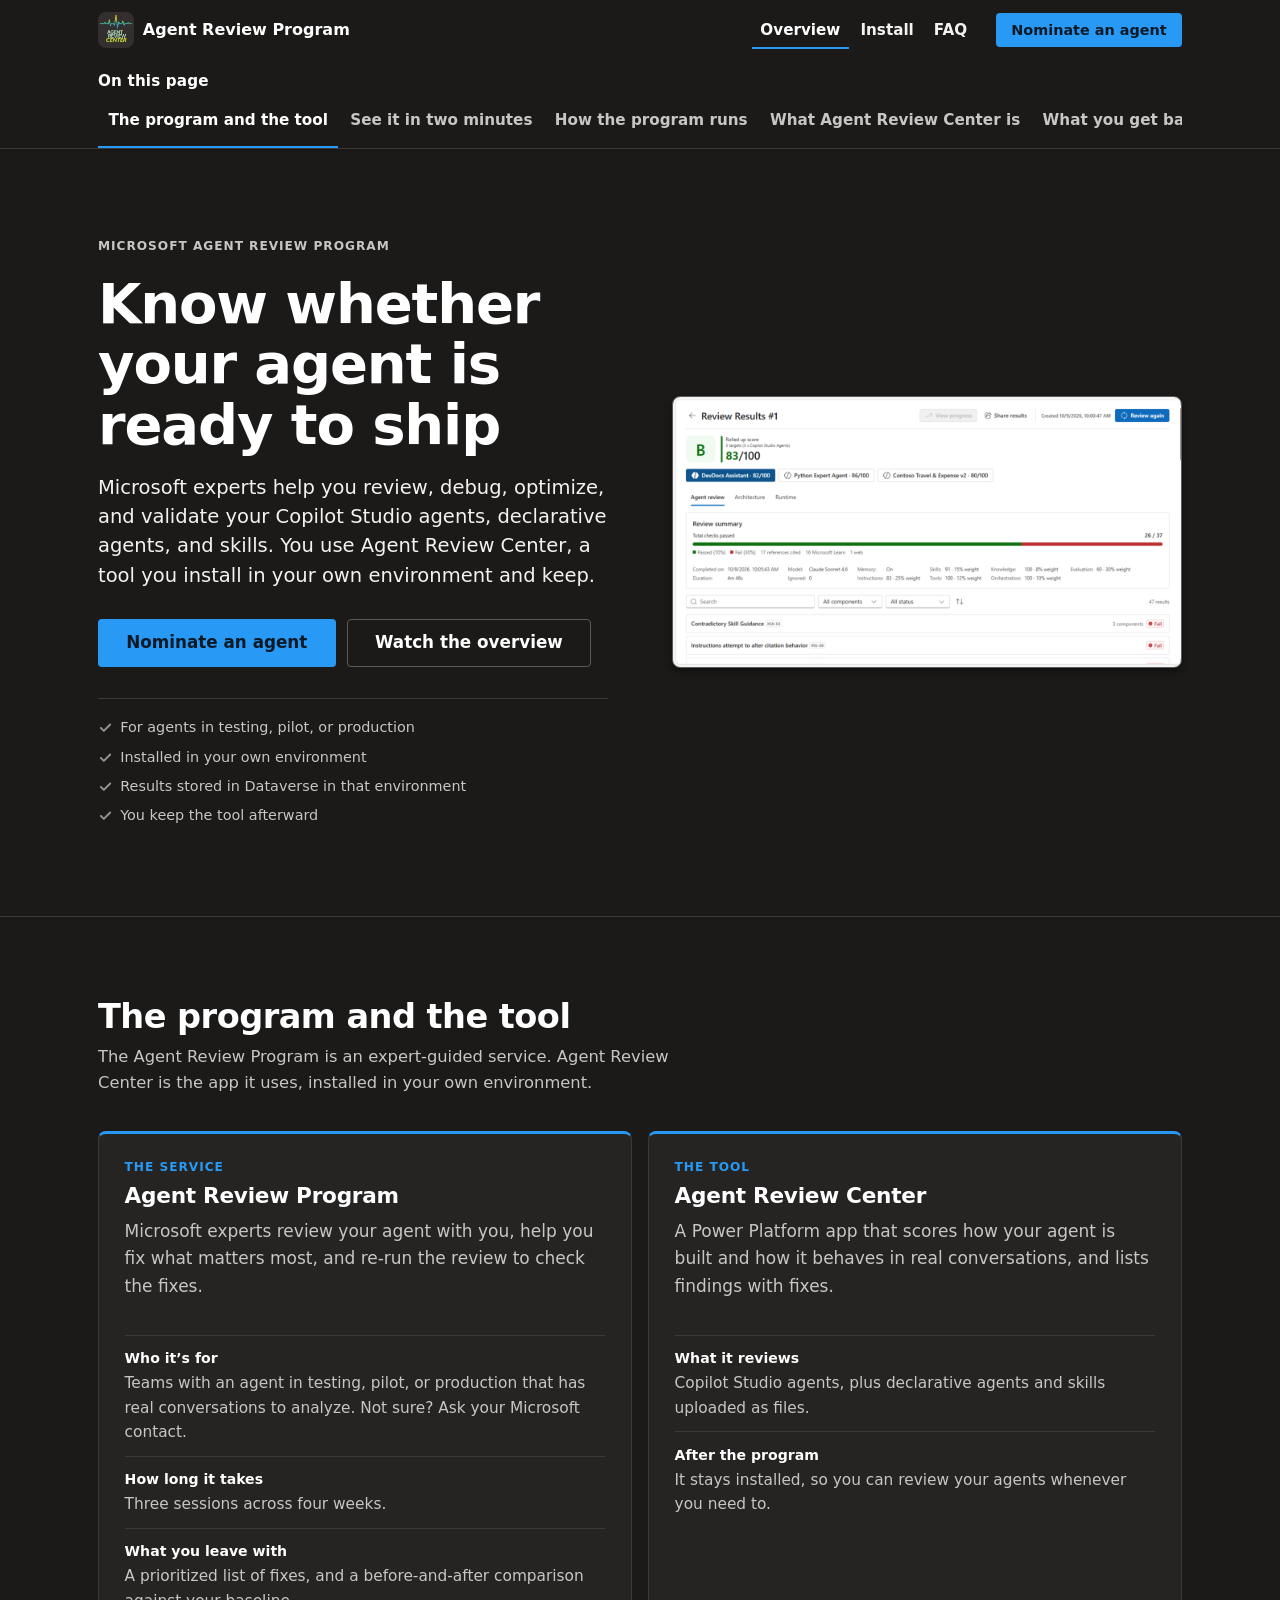
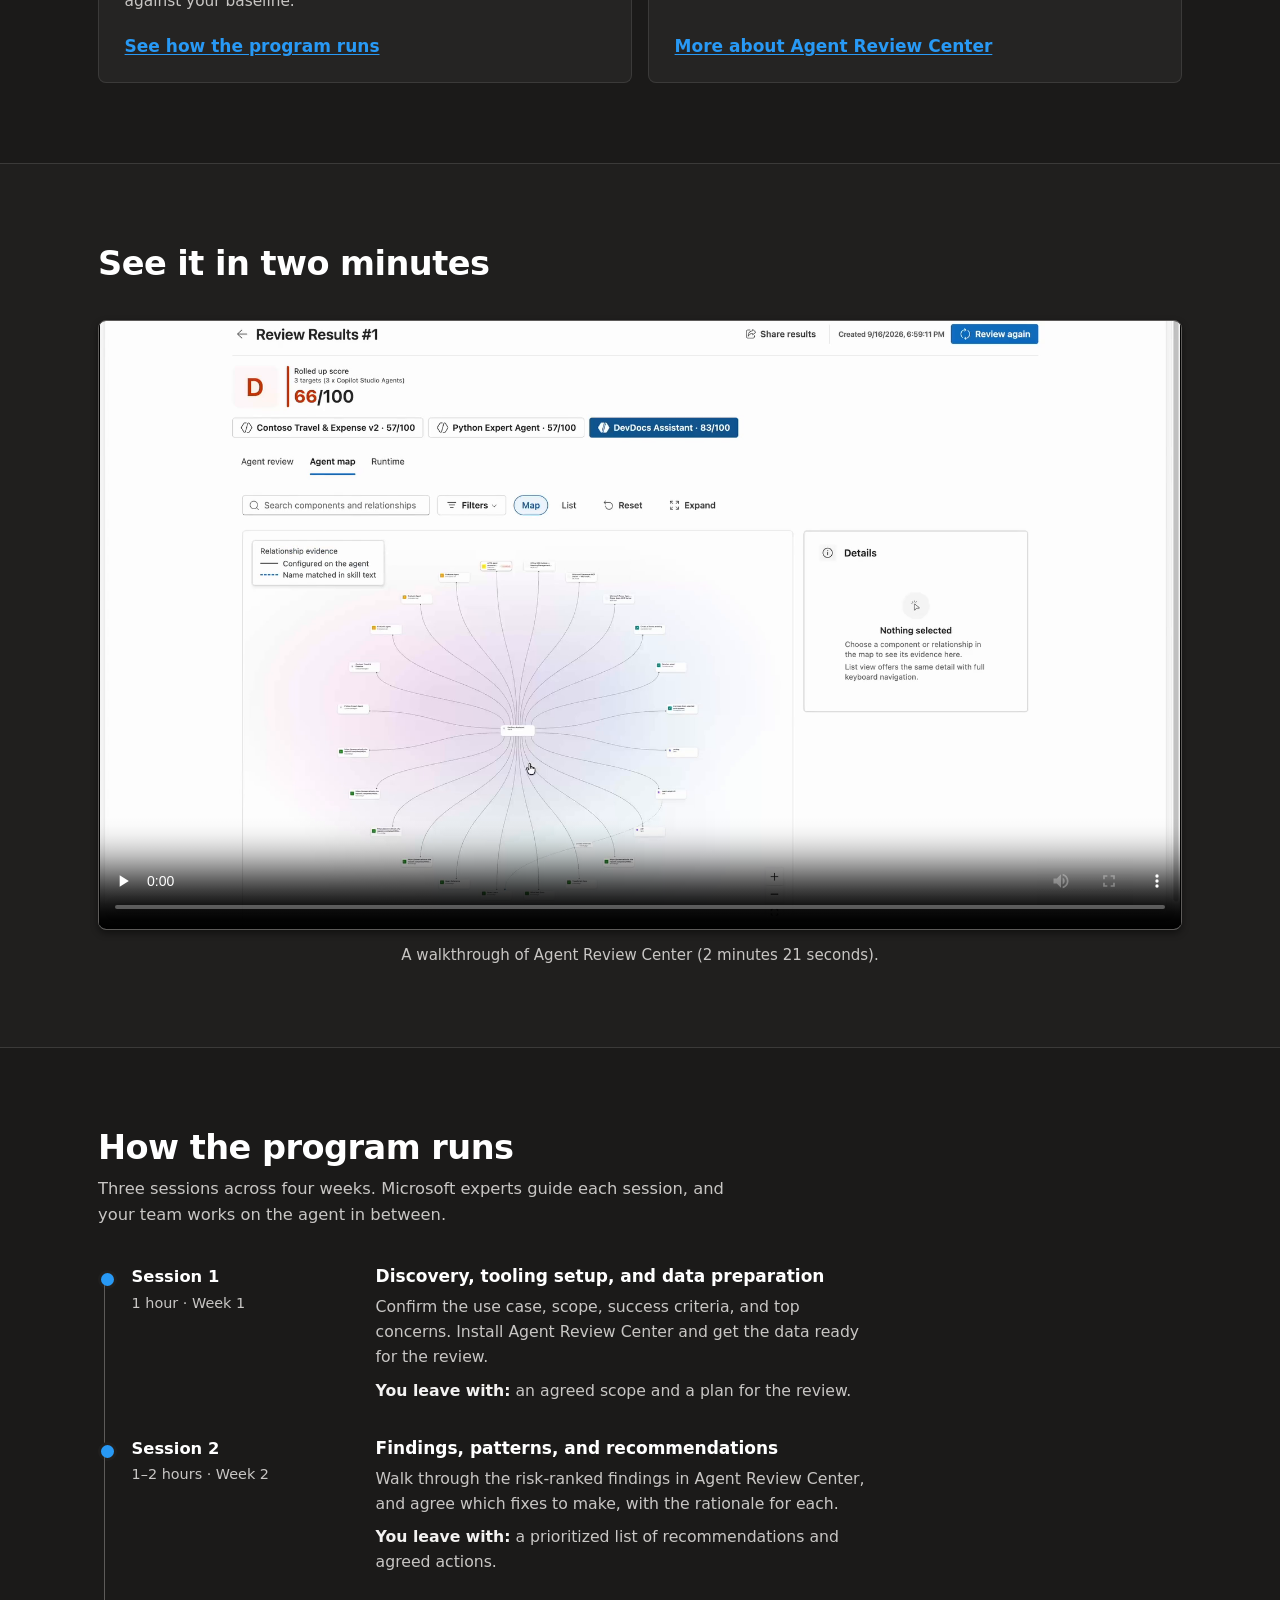
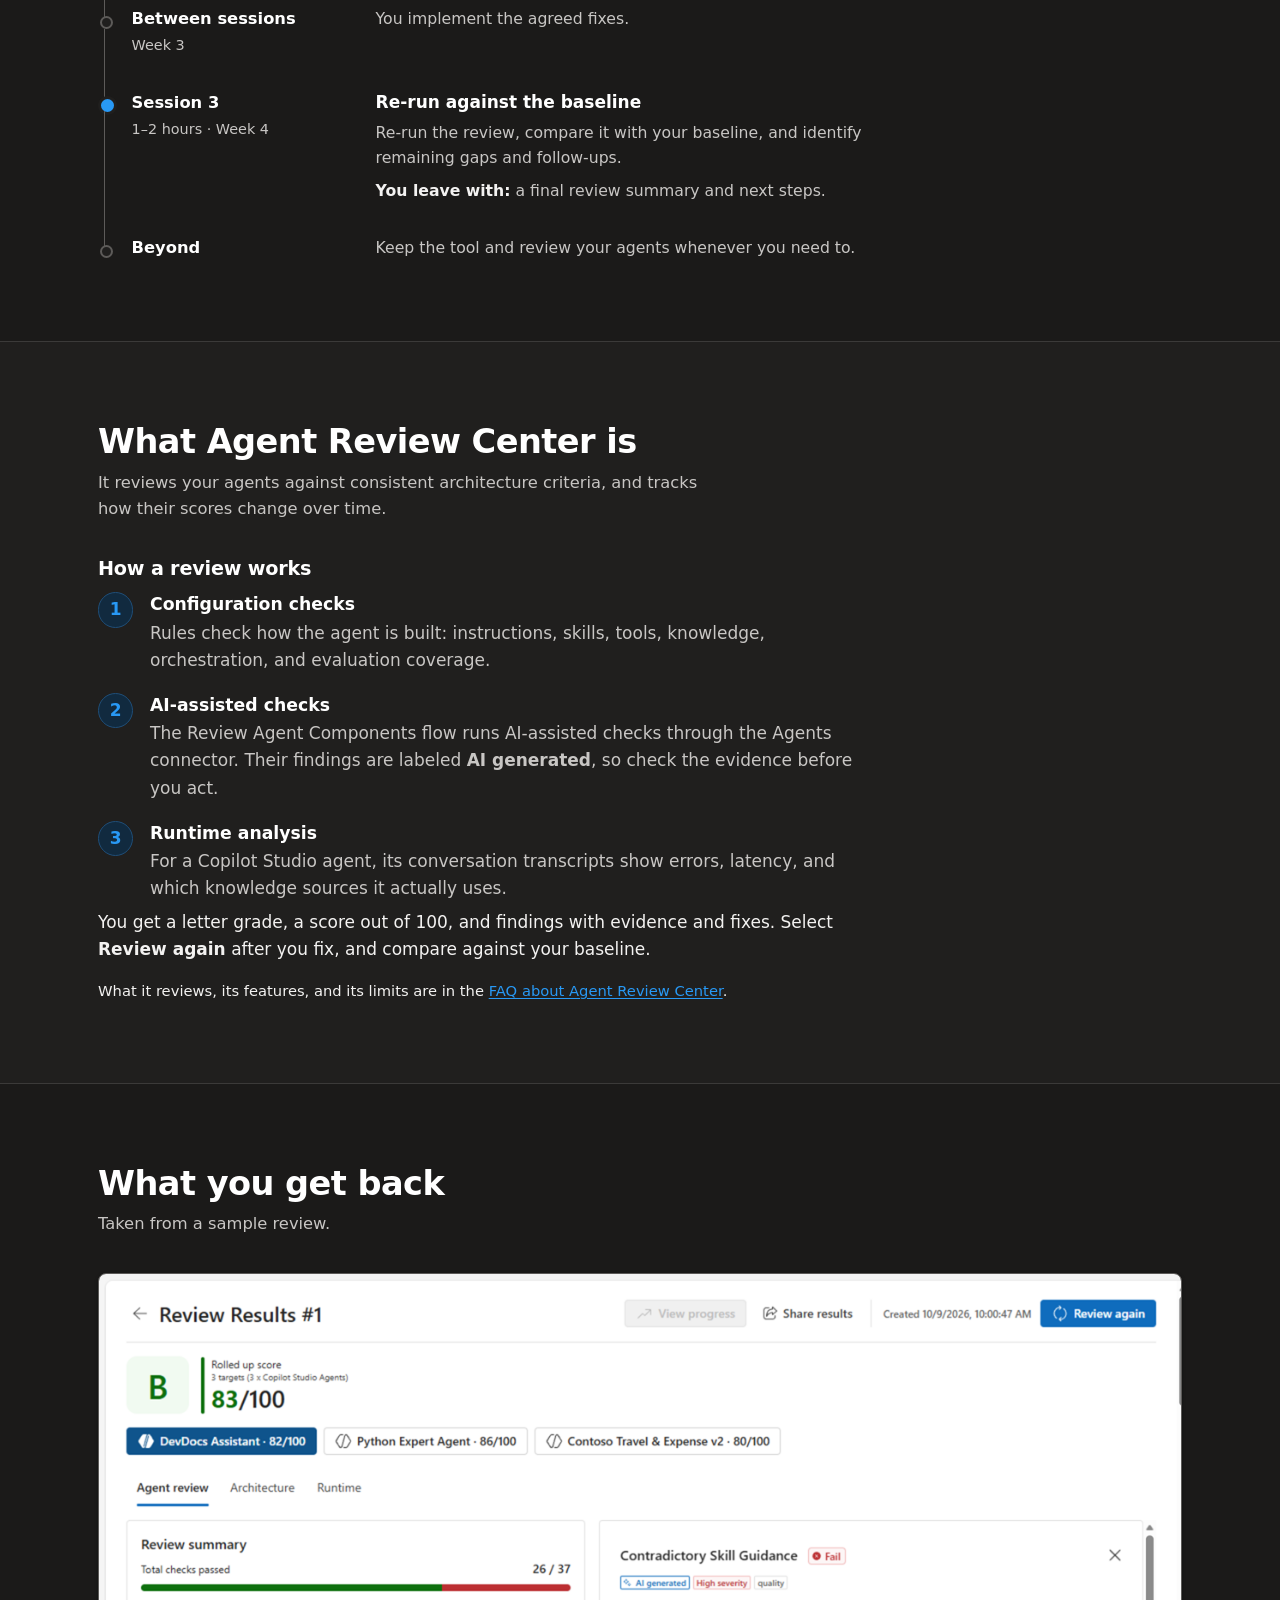
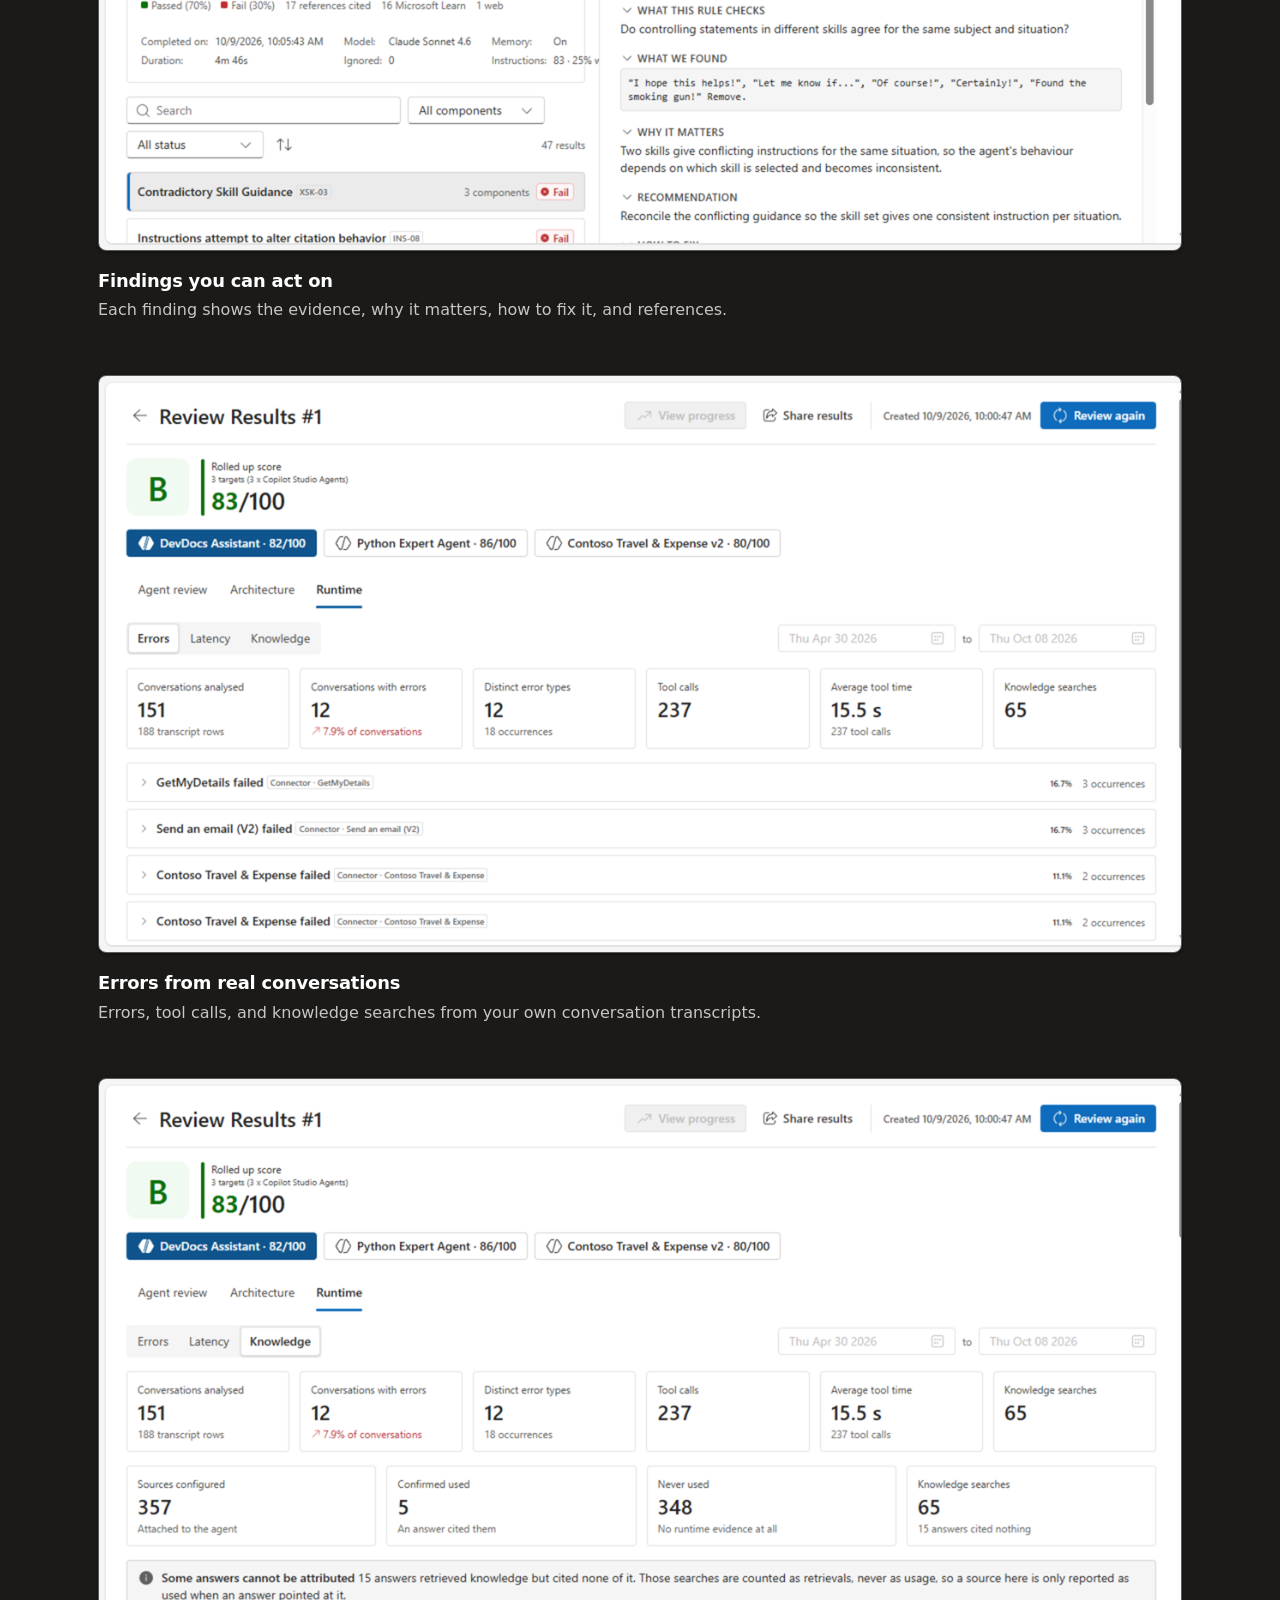
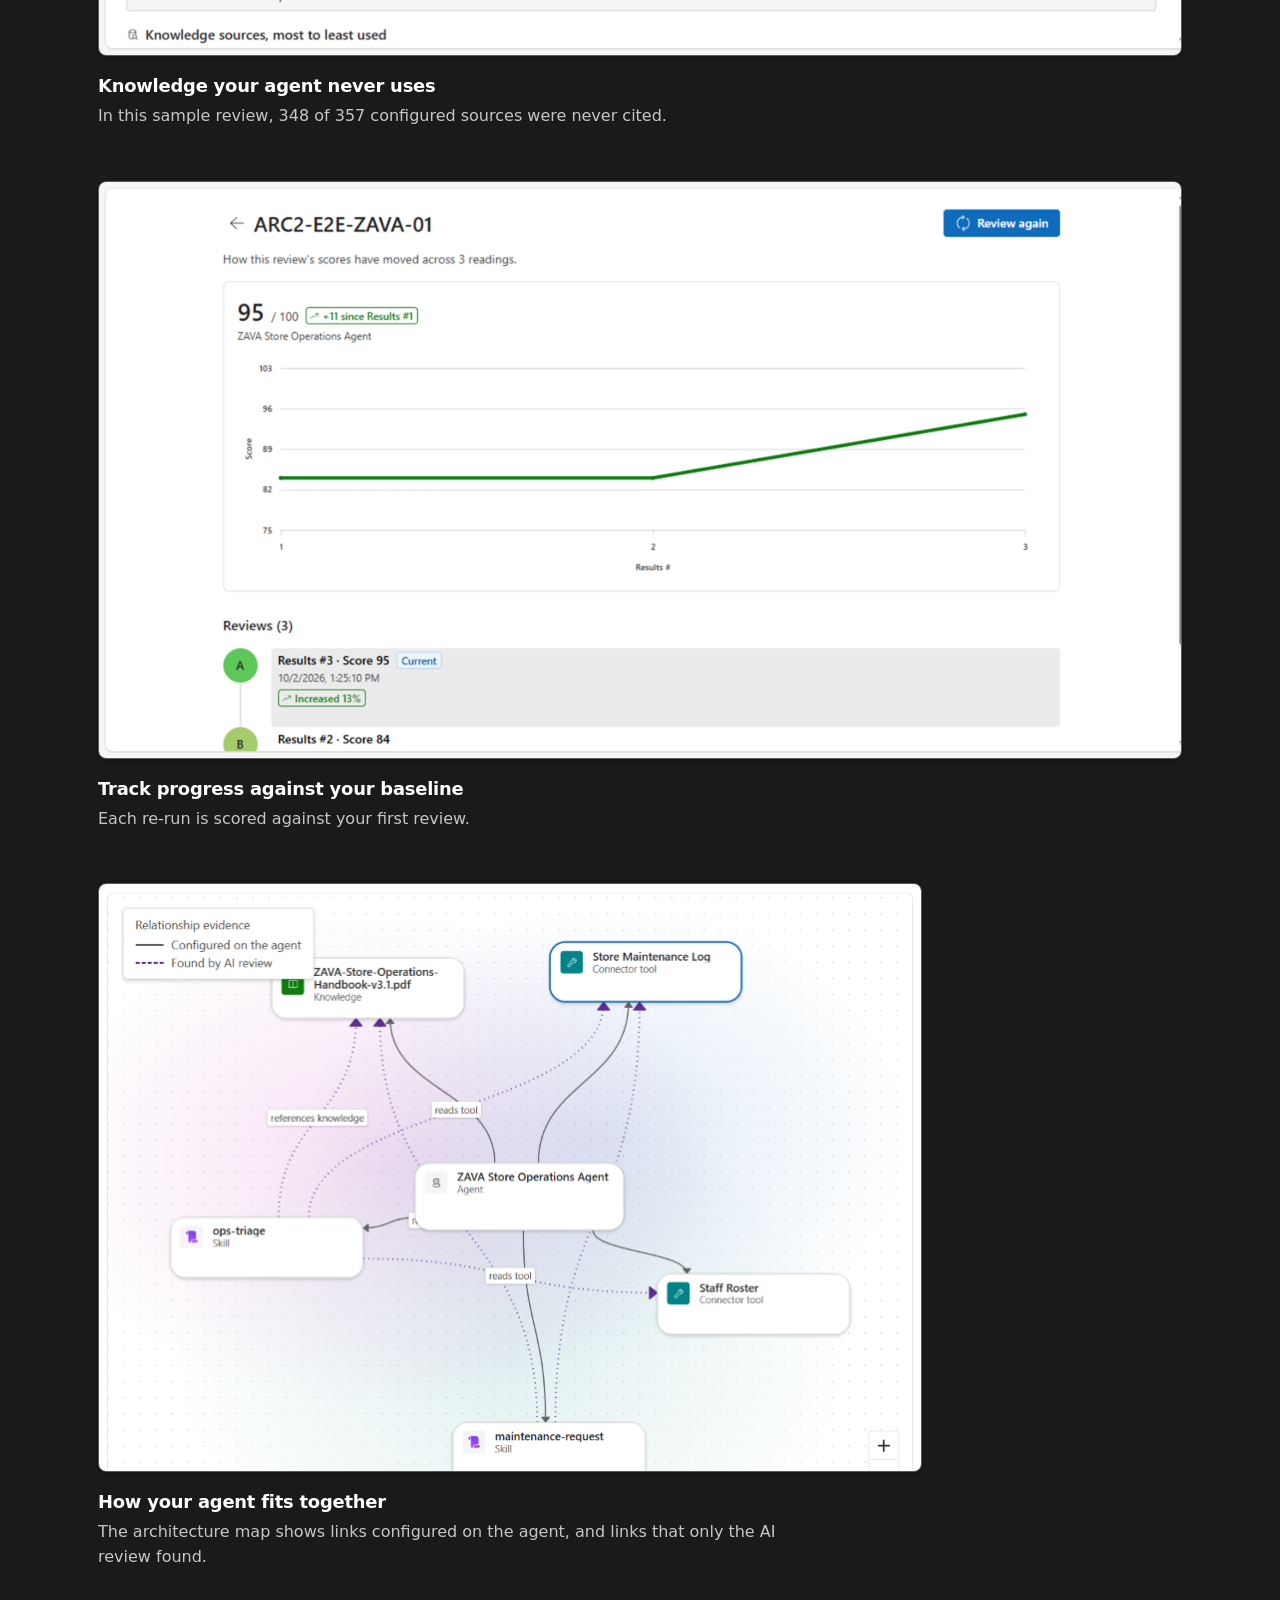
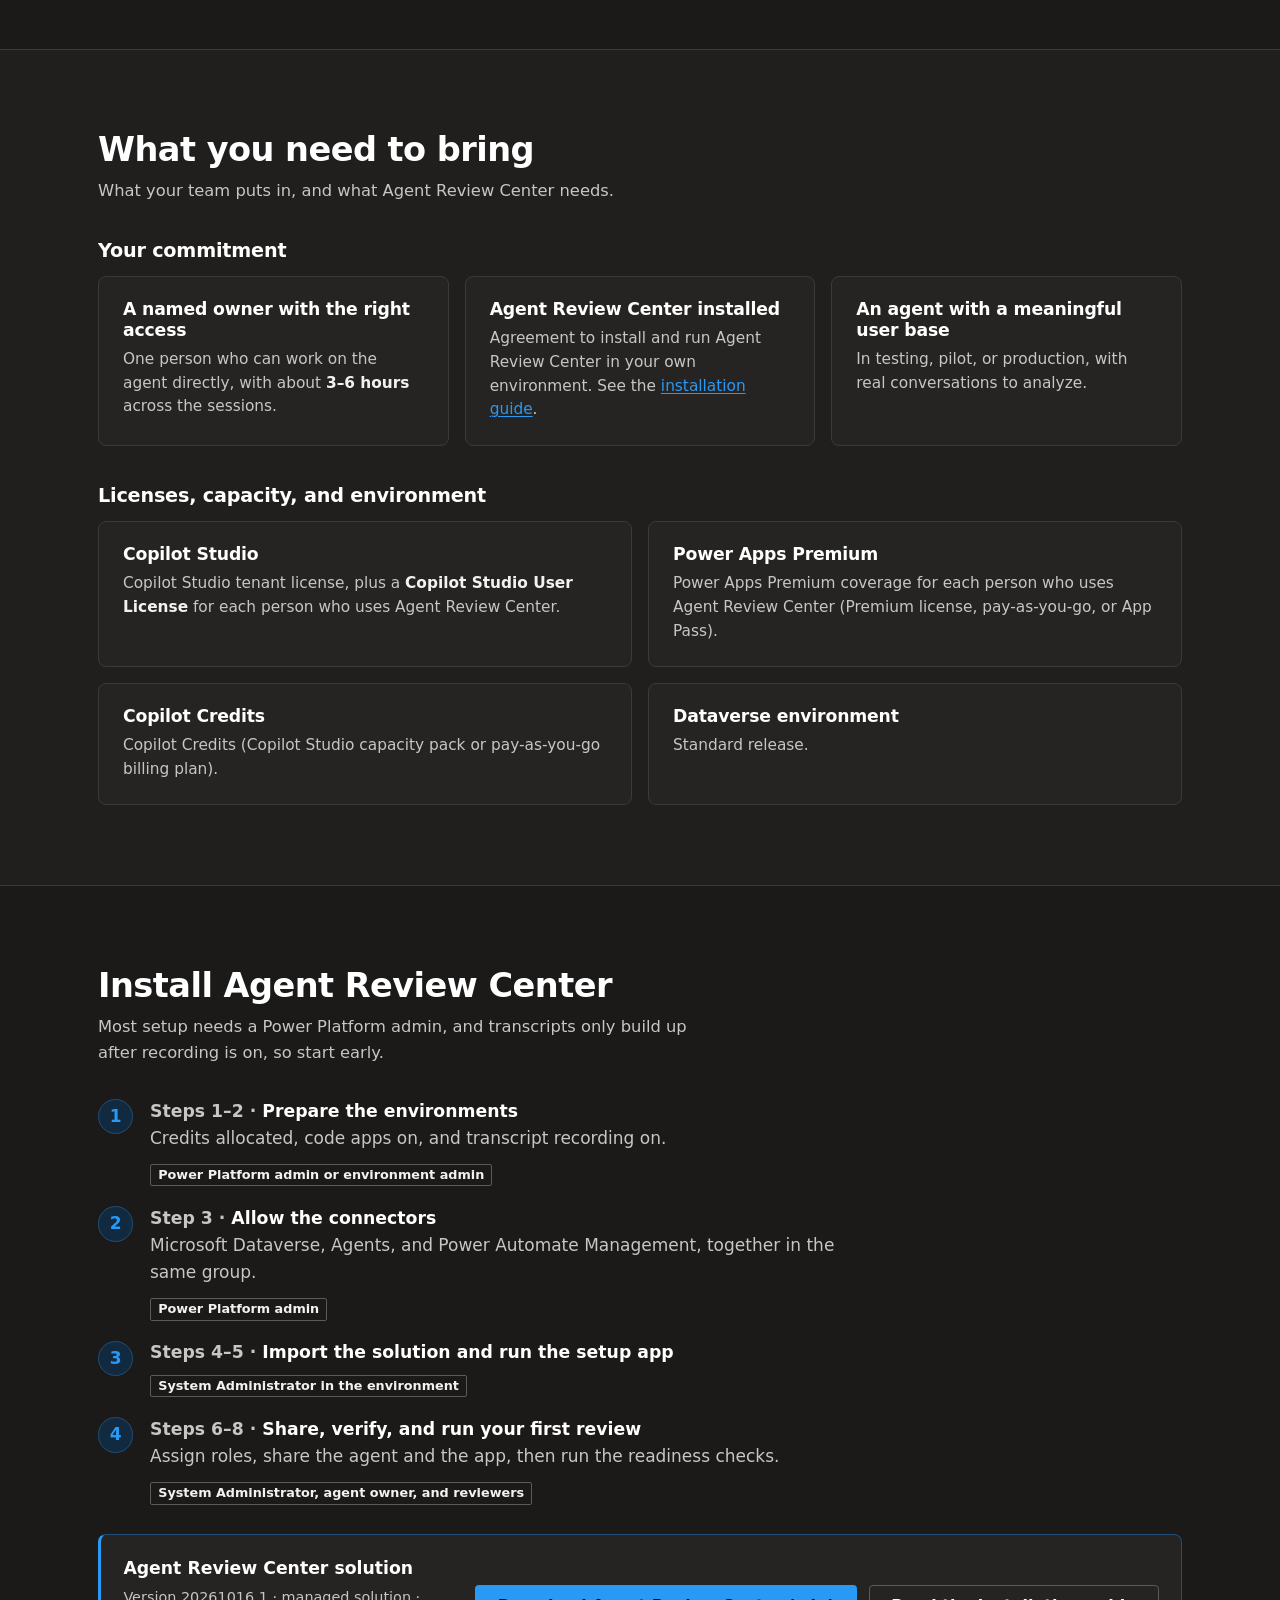
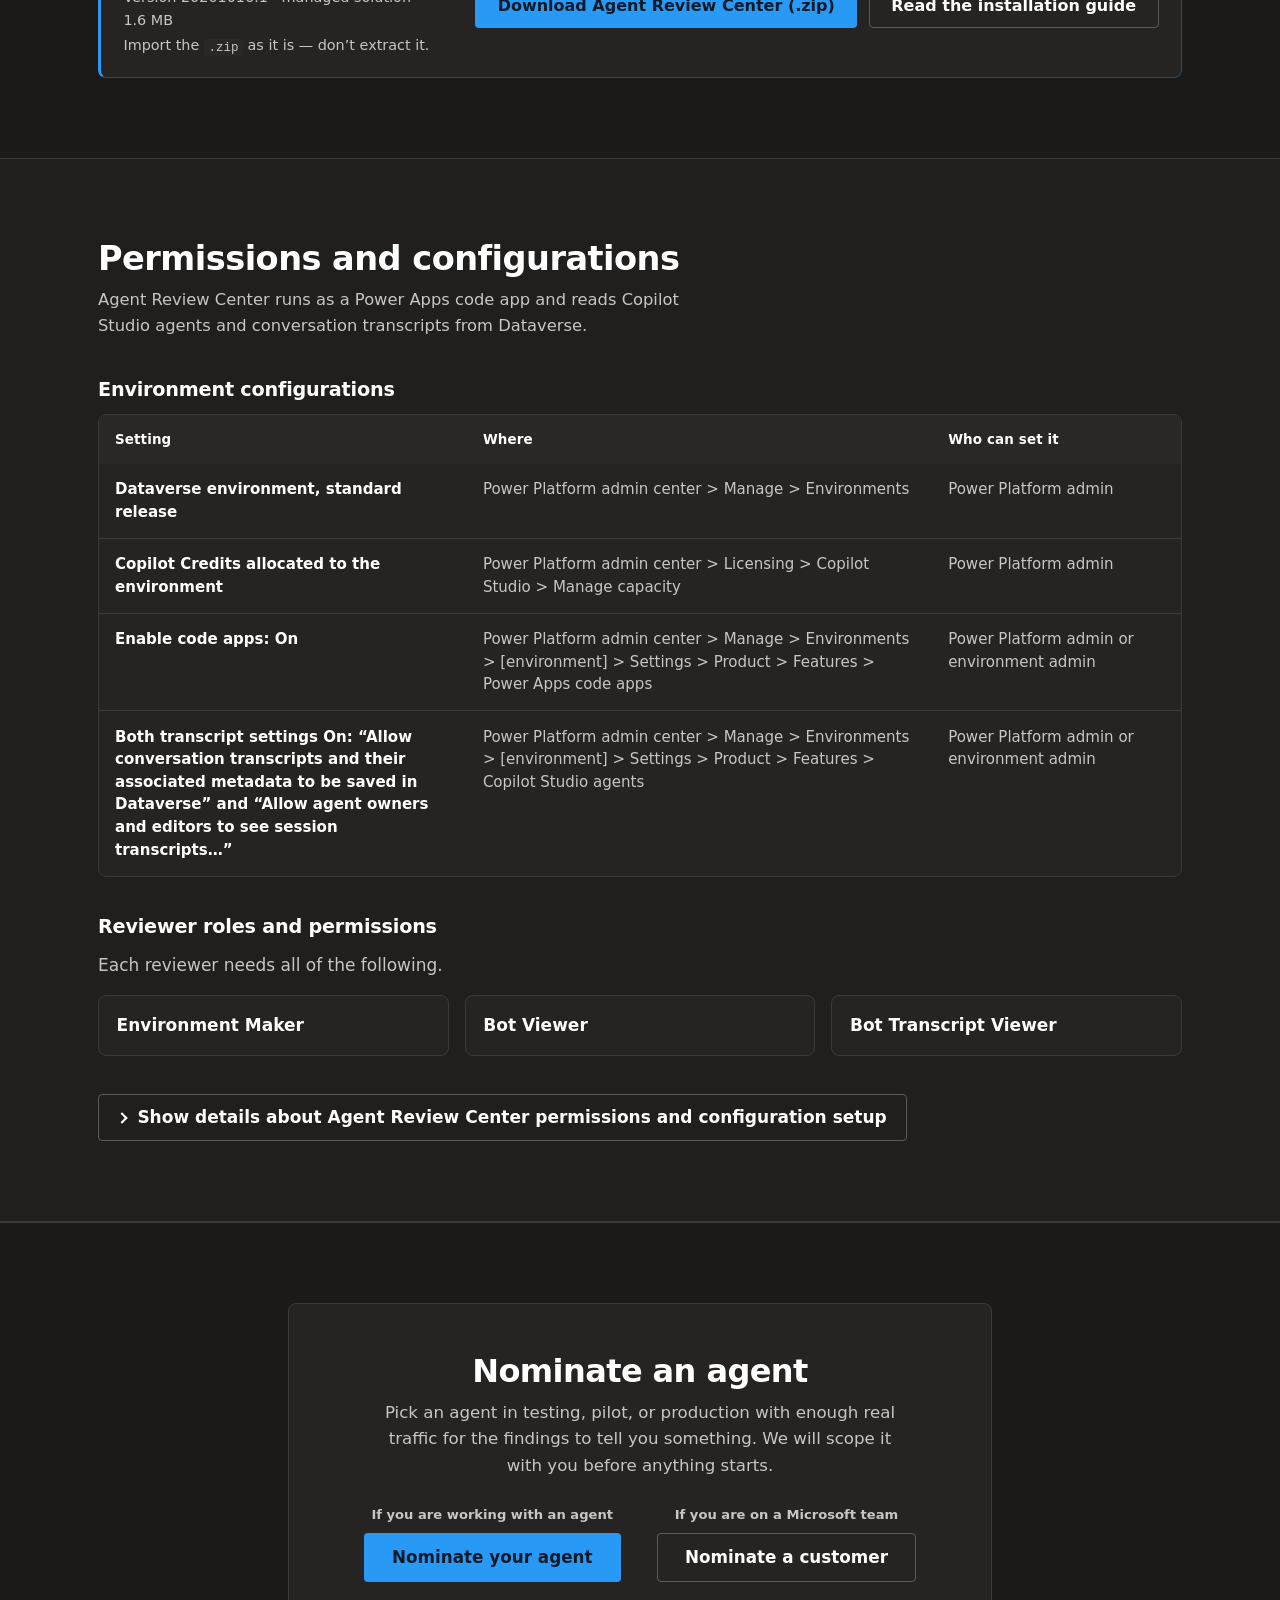
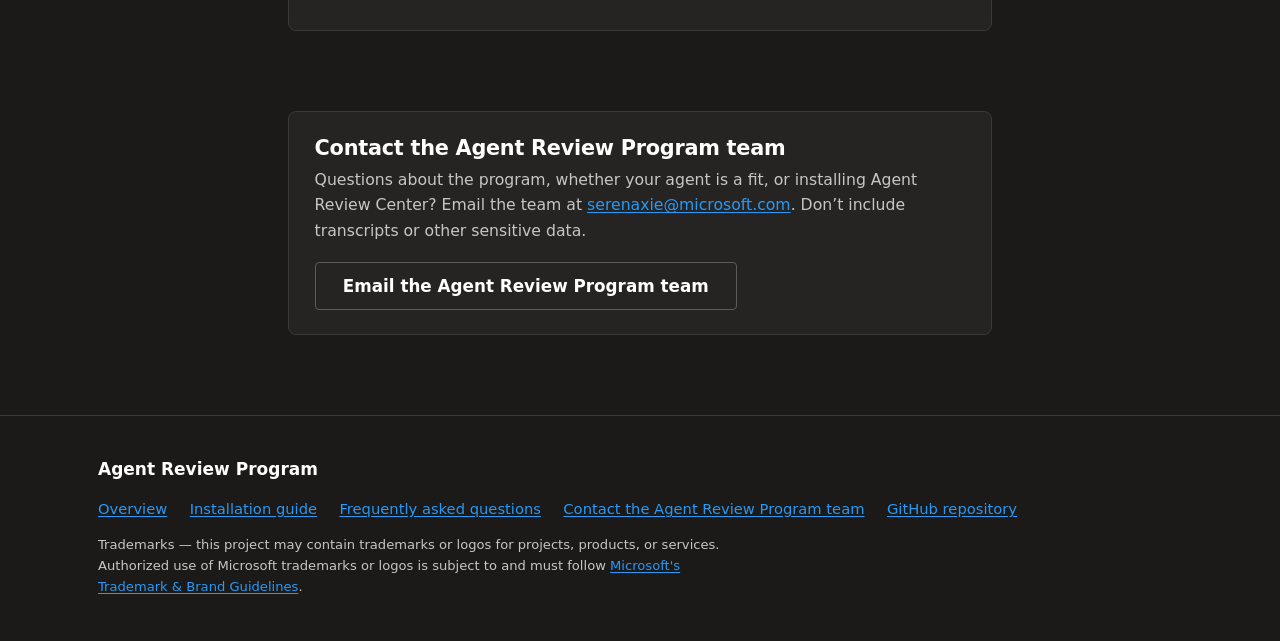
==== commit a7d65288: "Add solution download button and contact for the program team - index.html: 'Download Agent Review C" ====
--- a/docs/index.html
+++ b/docs/index.html
@@ -60,6 +60,7 @@
       <li><a class="quick-nav__link" href="#install">Install Agent Review Center</a></li>
       <li><a class="quick-nav__link" href="#permissions-configurations">Permissions and configurations</a></li>
       <li><a class="quick-nav__link" href="#nominate">Nominate an agent</a></li>
+      <li><a class="quick-nav__link" href="#contact">Contact the Agent Review Program team</a></li>
     </ul>
   </div>
 </nav>
@@ -453,10 +454,25 @@
         </li>
       </ol>
 
-      <p class="callout__actions" data-reveal>
-        <a class="btn btn--primary" href="install.html">Read the installation guide</a>
-        <a class="btn btn--ghost" href="https://github.com/microsoft/AI-Solution-Review/releases/latest">Download the latest release from GitHub</a>
-      </p>
+      <!-- ===================== SOLUTION DOWNLOAD =====================
+           Points at the GitHub release asset. On each release, update the
+           URL, version and size here and in install.html (#download) —
+           see .github/RELEASING.md.
+           ============================================================ -->
+      <div class="download-card" data-reveal>
+        <div class="download-card__text">
+          <p class="download-card__title">Agent Review Center solution</p>
+          <p class="download-card__meta">Version 20261016.1 &middot; managed solution &middot; 1.6&nbsp;MB</p>
+          <p class="download-card__note">Import the <code>.zip</code> as it is &mdash; don&rsquo;t extract it.</p>
+        </div>
+        <div class="download-card__actions">
+          <a class="btn btn--primary"
+             href="https://github.com/microsoft/AI-Solution-Review/releases/download/v20261016.1/AgentReviewCenter_20261016.1_managed.zip"
+             type="application/zip" download
+             data-solution-download>Download Agent Review Center (.zip)</a>
+          <a class="btn btn--ghost" href="install.html">Read the installation guide</a>
+        </div>
+      </div>
     </div>
   </section>
 
@@ -925,6 +941,28 @@
     </div>
   </section>
 
+  <!-- ===================== CONTACT =====================
+       The team mailbox lives in these mailto links only (index, install,
+       faq: section + footer). Change all of them together.
+       ==================================================== -->
+  <section class="section contact" id="contact" aria-labelledby="contact-h">
+    <div class="wrap wrap--narrow">
+      <div class="contact__card" data-reveal>
+        <div>
+          <h2 class="contact__title" id="contact-h">Contact the Agent Review Program team</h2>
+          <p class="contact__text">
+            Questions about the program, whether your agent is a fit, or installing Agent Review Center?
+            Email the team at
+            <a href="mailto:serenaxie@microsoft.com?subject=Agent%20Review%20Program%20question">serenaxie@microsoft.com</a>.
+            Don&rsquo;t include transcripts or other sensitive data.
+          </p>
+        </div>
+        <a class="btn btn--ghost btn--lg contact__btn"
+           href="mailto:serenaxie@microsoft.com?subject=Agent%20Review%20Program%20question">Email the Agent Review Program team</a>
+      </div>
+    </div>
+  </section>
+
 </main>
 
 <footer class="site-footer">
@@ -935,6 +973,7 @@
         <li><a href="./" aria-current="page">Overview</a></li>
         <li><a href="install.html">Installation guide</a></li>
         <li><a href="faq.html">Frequently asked questions</a></li>
+        <li><a href="mailto:serenaxie@microsoft.com?subject=Agent%20Review%20Program%20question">Contact the Agent Review Program team</a></li>
         <li><a href="https://github.com/microsoft/AI-Solution-Review">GitHub repository</a></li>
       </ul>
     </nav>
--- a/docs/styles.css
+++ b/docs/styles.css
@@ -916,6 +916,53 @@
   color: var(--text-muted);
 }
 
+/* ---------- contact the program team ---------- */
+.contact { padding-top: 0; background: var(--bg); }
+.contact__card {
+  display: flex;
+  flex-wrap: wrap;
+  align-items: center;
+  justify-content: space-between;
+  gap: 1.2rem 2rem;
+  padding: 1.5rem 1.6rem;
+  background: var(--surface);
+  border: 1px solid var(--border);
+  border-radius: var(--radius-lg);
+}
+.contact__card > div { flex: 1 1 100%; }
+.contact__title { font-size: 1.3rem; letter-spacing: -.012em; margin-bottom: .4rem; }
+.contact__text { color: var(--text-muted); font-size: .98rem; max-width: 62ch; }
+.contact__btn { flex-shrink: 0; }
+
+/* ---------- solution download ----------
+   The button points at the GitHub release asset; see .github/RELEASING.md. */
+.download-card {
+  display: flex;
+  flex-wrap: wrap;
+  align-items: center;
+  justify-content: space-between;
+  gap: 1rem 1.75rem;
+  margin-top: 1.8rem;
+  padding: 1.25rem 1.4rem;
+  background: var(--surface);
+  border: 1px solid var(--brand-border);
+  border-left: 3px solid var(--brand);
+  border-radius: var(--radius-lg);
+}
+.download-card--inline { margin: .8rem 0 1.2rem; }
+.download-card__text { flex: 1 1 28ch; min-width: 0; }
+.download-card__title {
+  margin-bottom: .2rem;
+  color: var(--ink);
+  font-family: var(--font-display);
+  font-size: 1.08rem;
+  font-weight: 600;
+}
+.download-card__meta,
+.download-card__note { margin-bottom: .15rem; color: var(--text-muted); font-size: .9rem; }
+.download-card__hash { font-size: .78rem; overflow-wrap: anywhere; word-break: break-all; }
+.download-card__actions { display: flex; flex-wrap: wrap; gap: .7rem; }
+
 /* ---------- footer ---------- */
 .site-footer { border-top: 1px solid var(--border); background: var(--bg); padding-block: 2.5rem 2.75rem; }
 .site-footer__brand { font-family: var(--font-display); font-weight: 600; color: var(--ink); margin-bottom: .85rem; }
@@ -1111,6 +1158,9 @@
   .reference-groups,
   .compare { grid-template-columns: 1fr; }
   .disclosure__toggle { width: 100%; }
+  .download-card__actions,
+  .download-card__actions .btn,
+  .contact__btn { width: 100%; text-align: center; }
 }
 
 @media (max-width: 620px) {
@@ -1208,7 +1258,7 @@
    ========================================================================= */
 @media print {
   html { background: #fff; color-scheme: light; }
-  .site-header, .quick-nav, .skip, .hero__actions, .closing .btn, .video, .callout__actions, .faq-tools, .faq-toc { display: none; }
+  .site-header, .quick-nav, .skip, .hero__actions, .closing .btn, .video, .callout__actions, .faq-tools, .faq-toc, .download-card__actions, .contact__btn { display: none; }
   body { background: #fff; color: #000; font-size: 11pt; }
   *, *::before, *::after { background: transparent !important; box-shadow: none !important; }
   .js [data-reveal] { opacity: 1 !important; transform: none !important; }
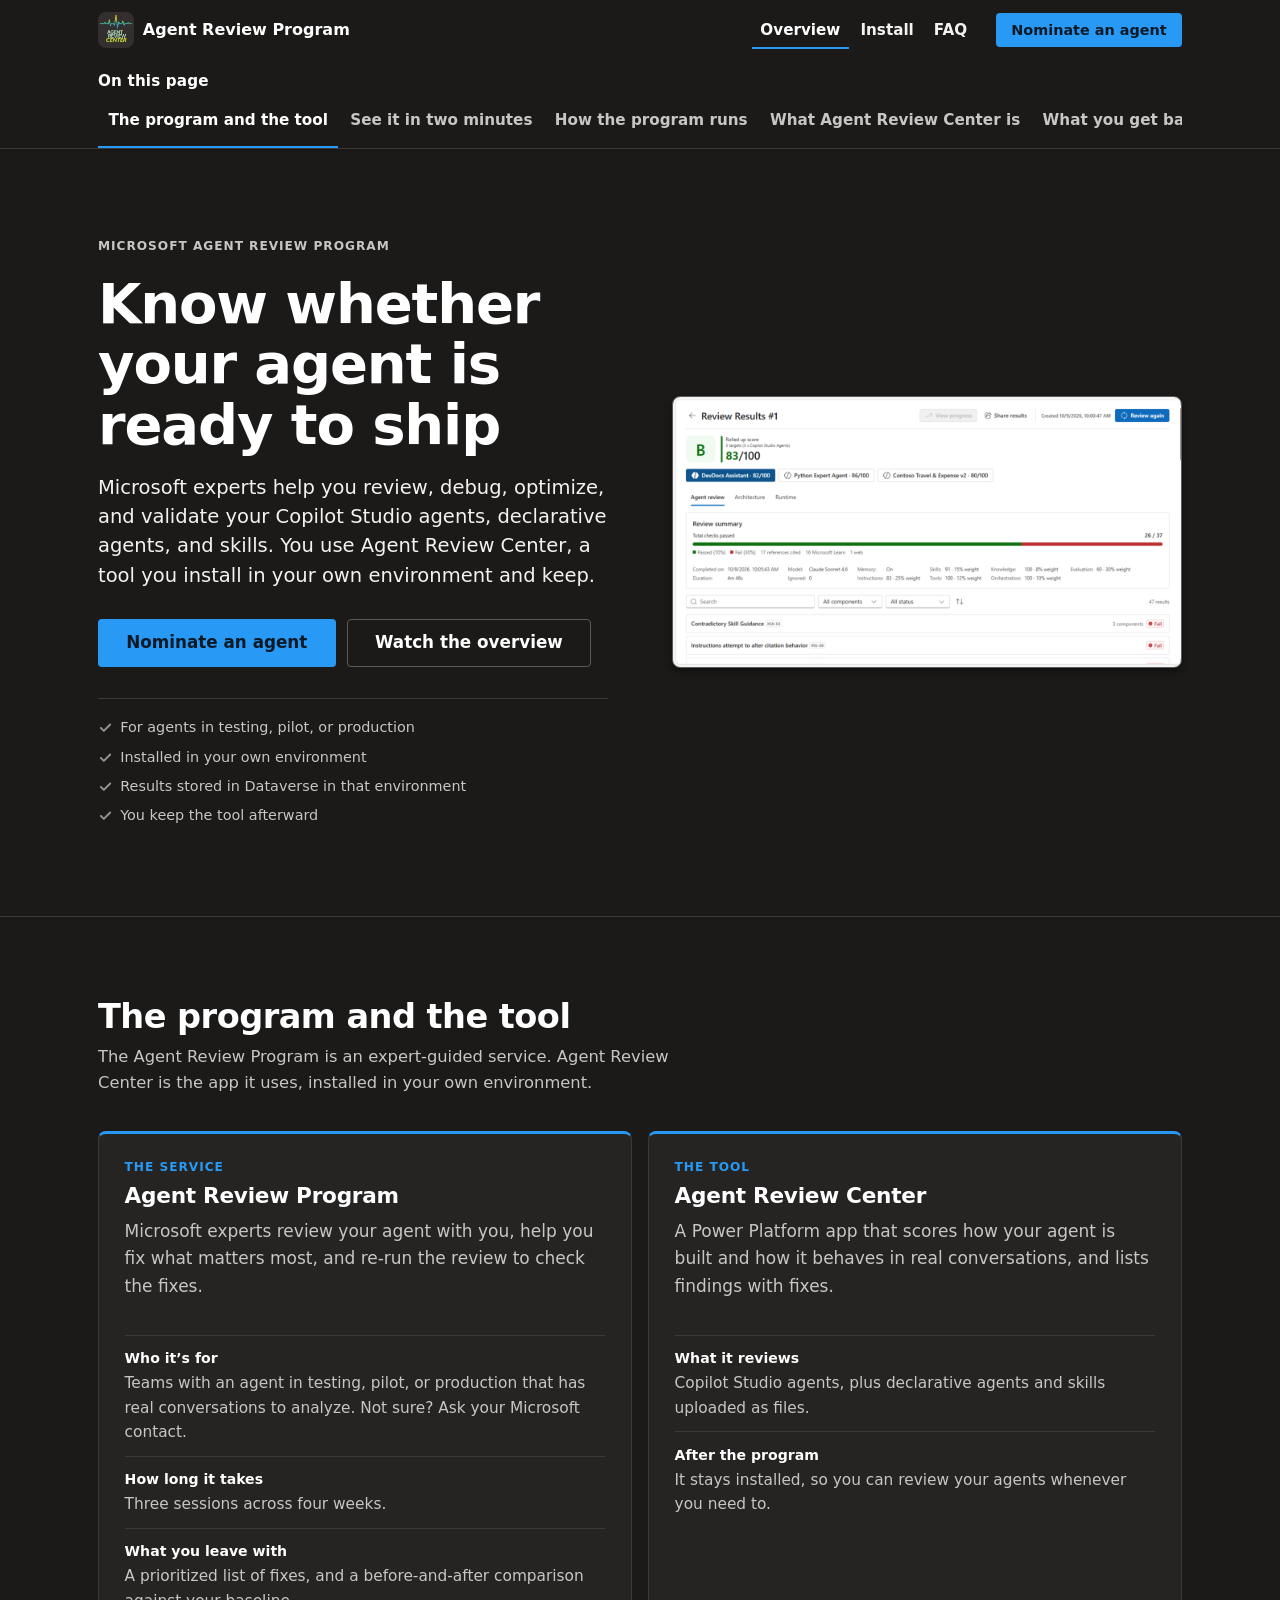
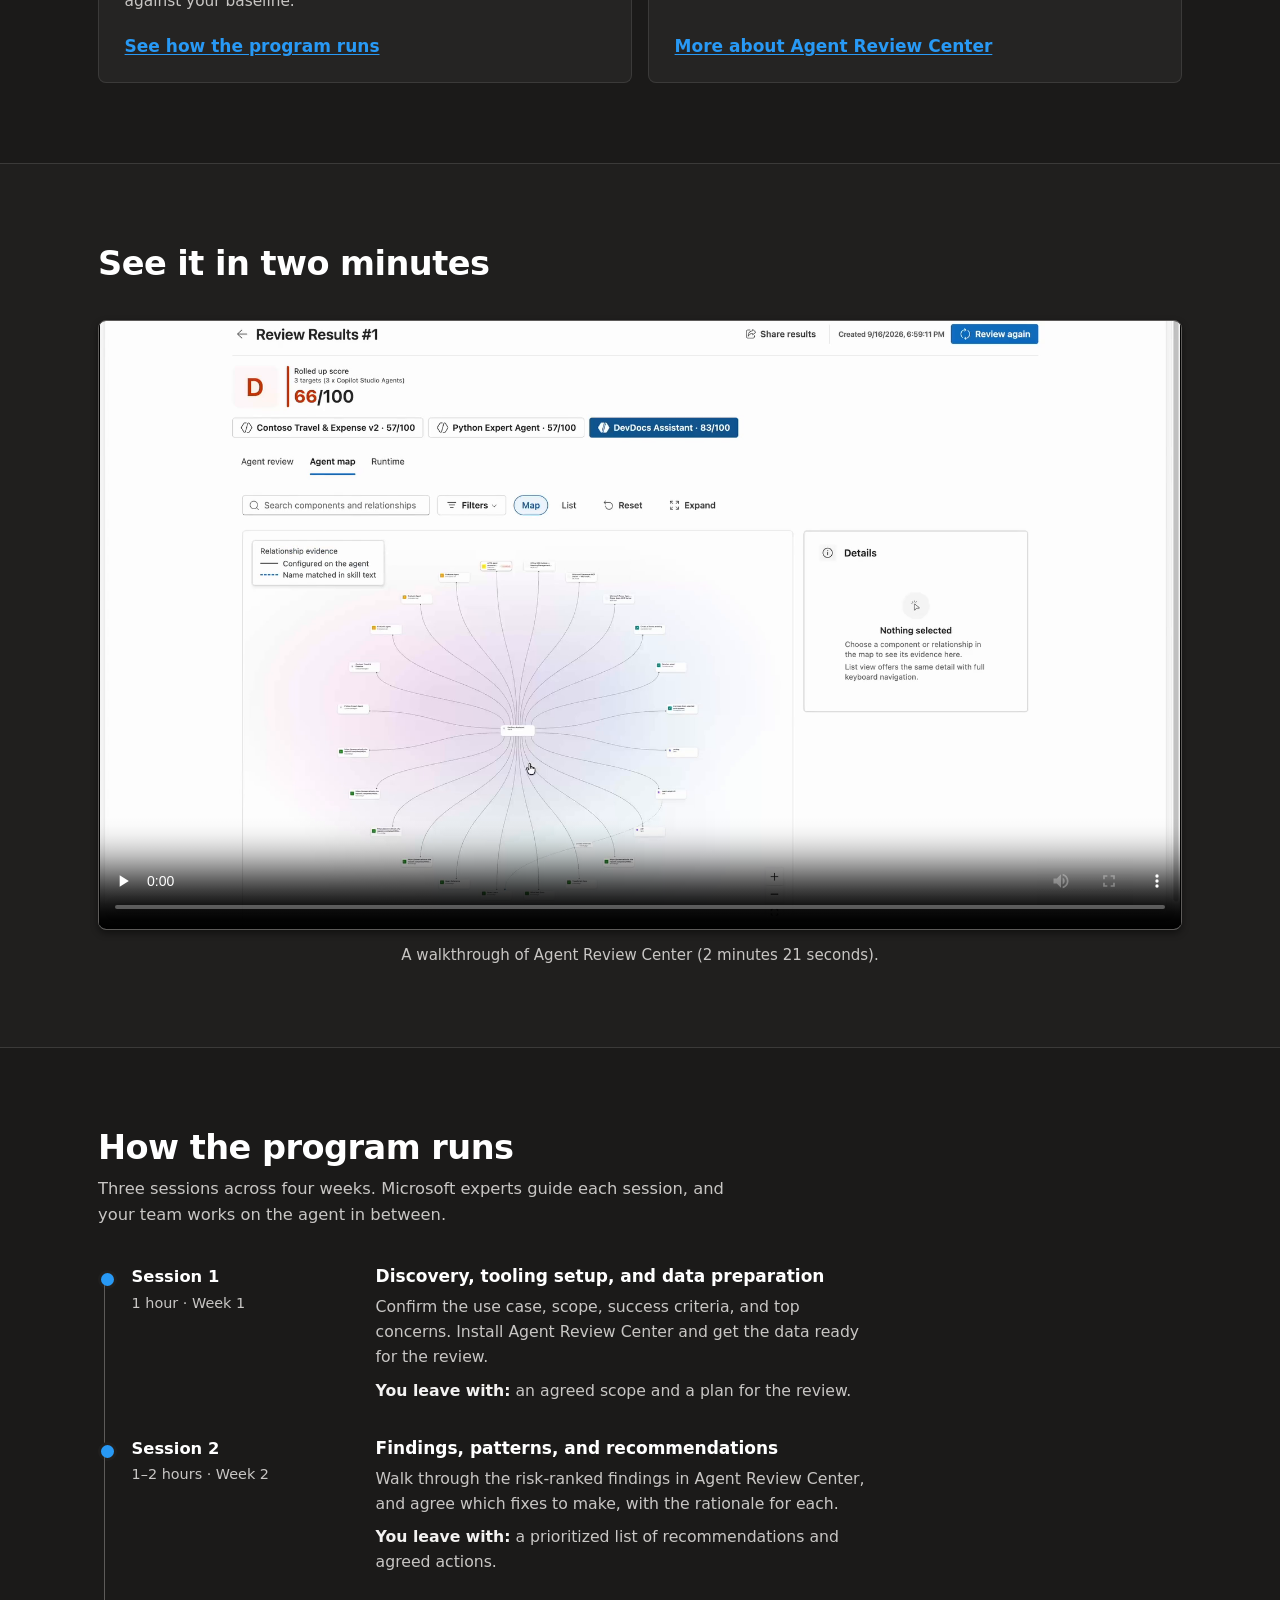
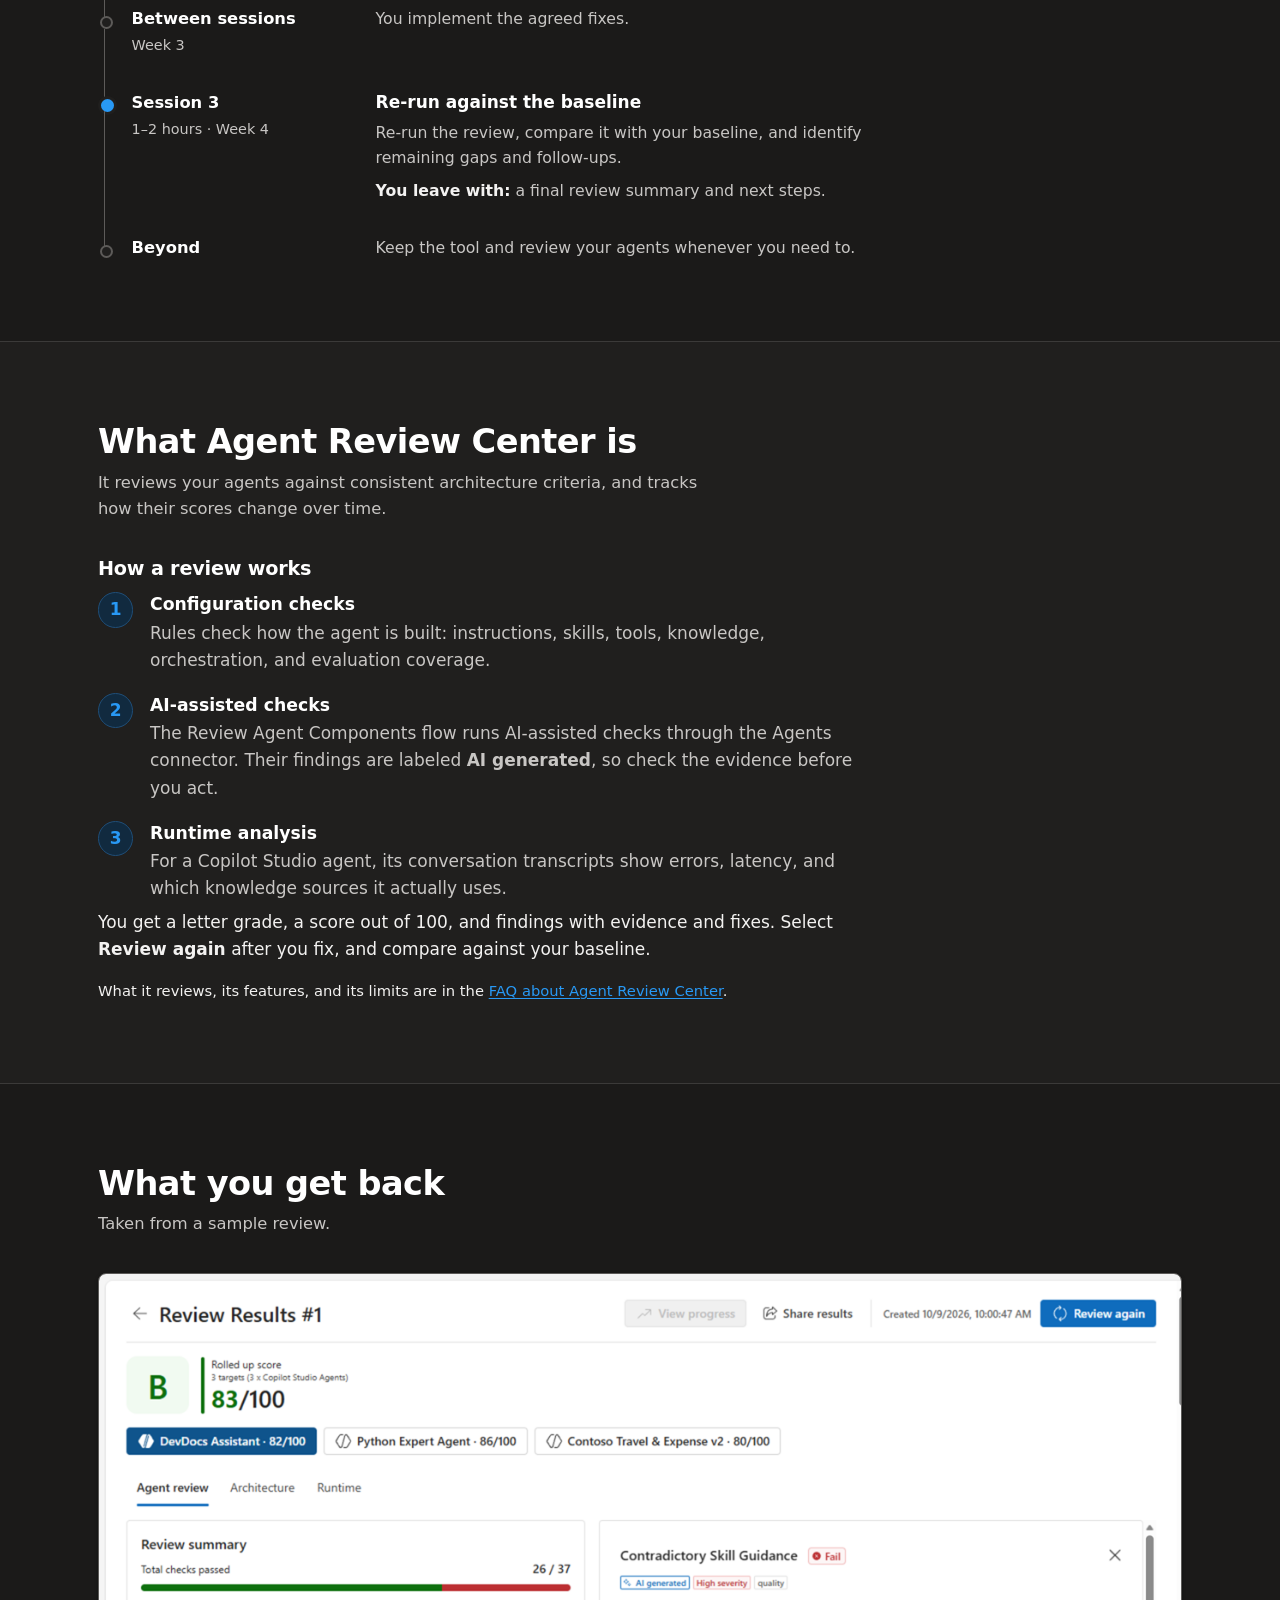
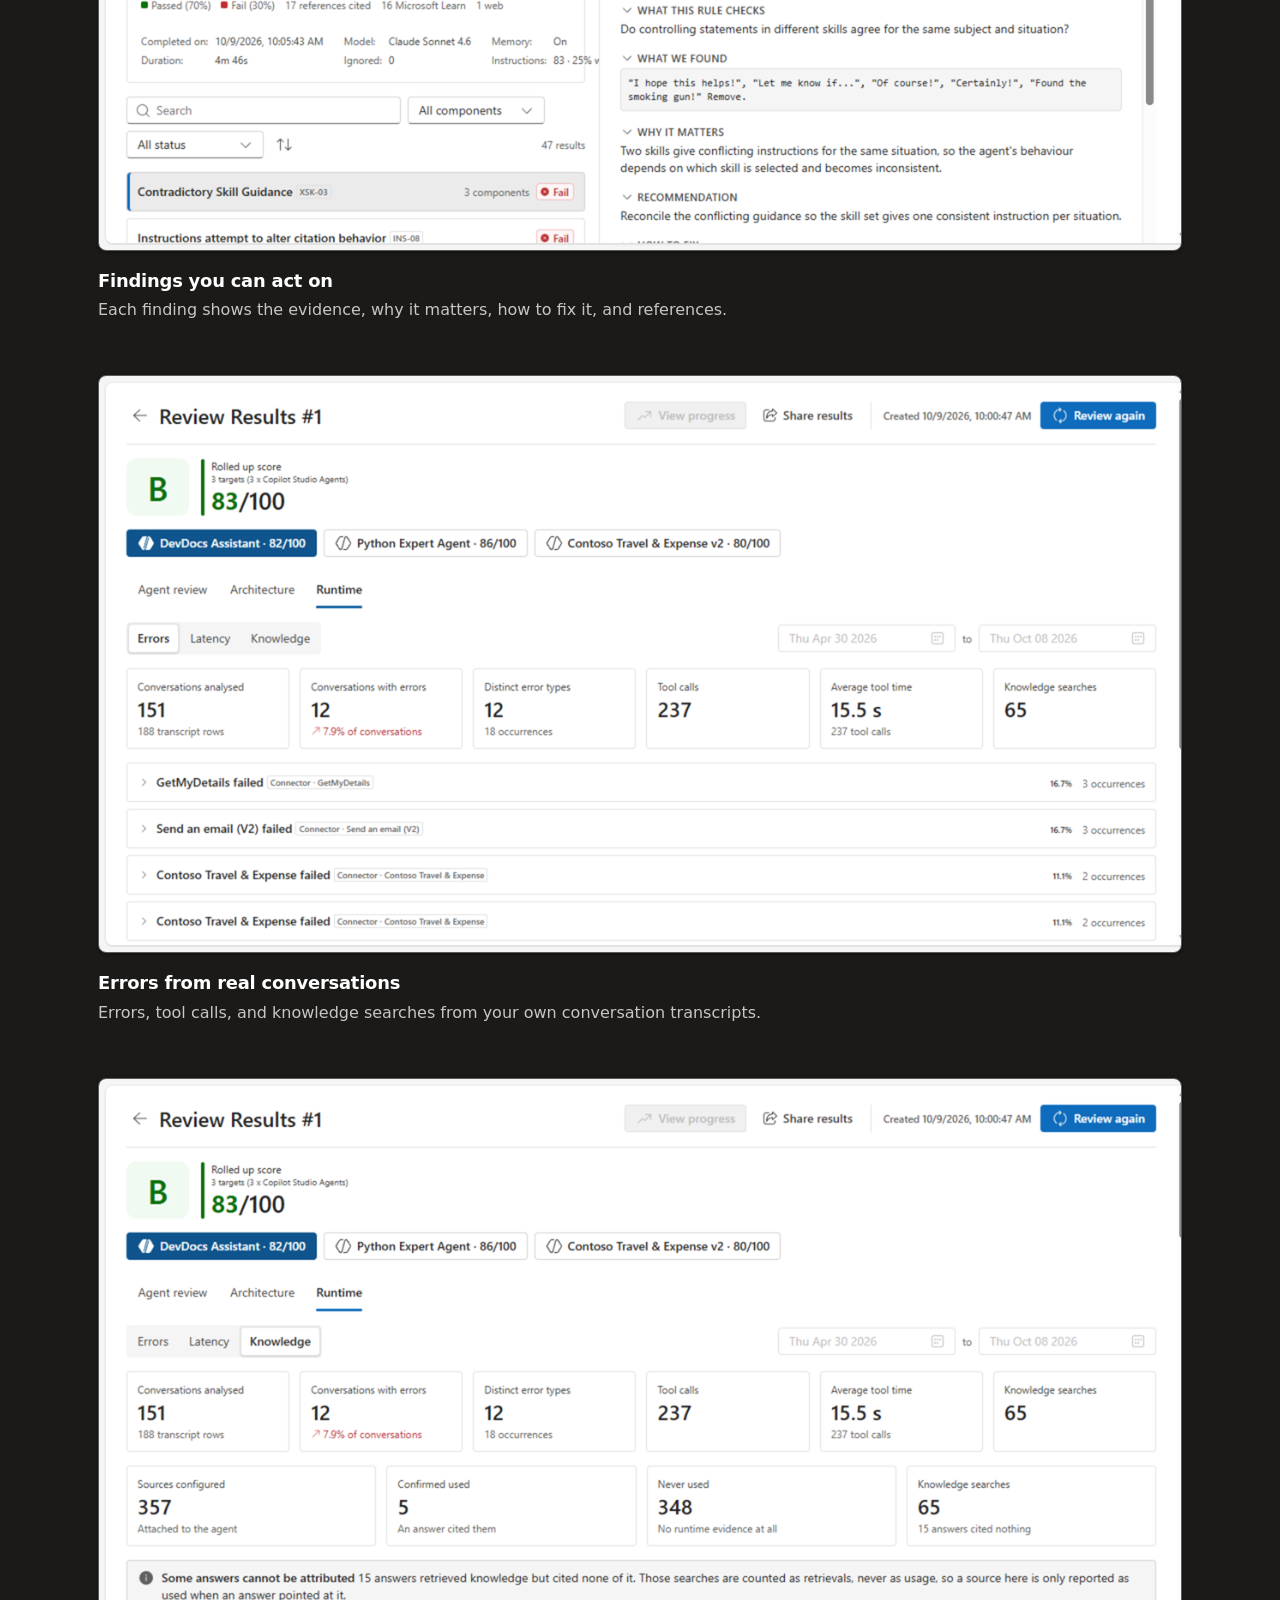
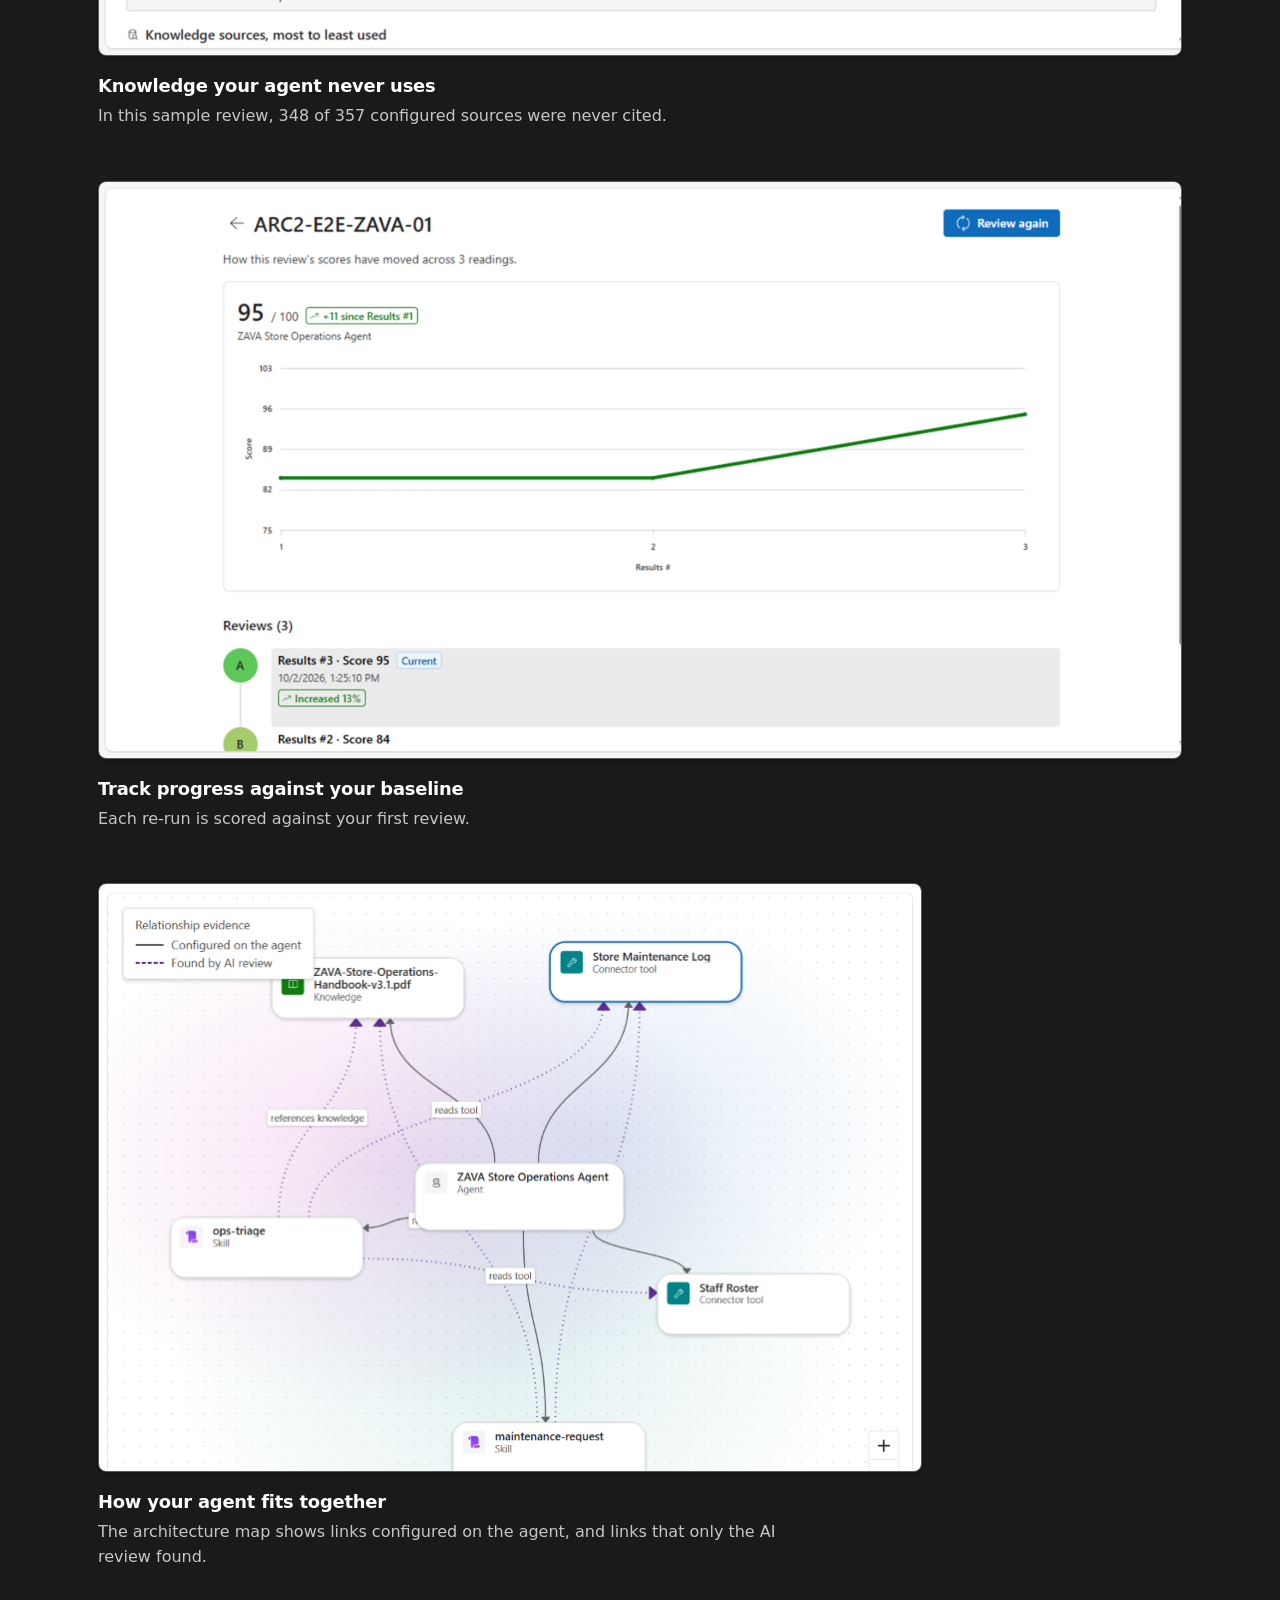
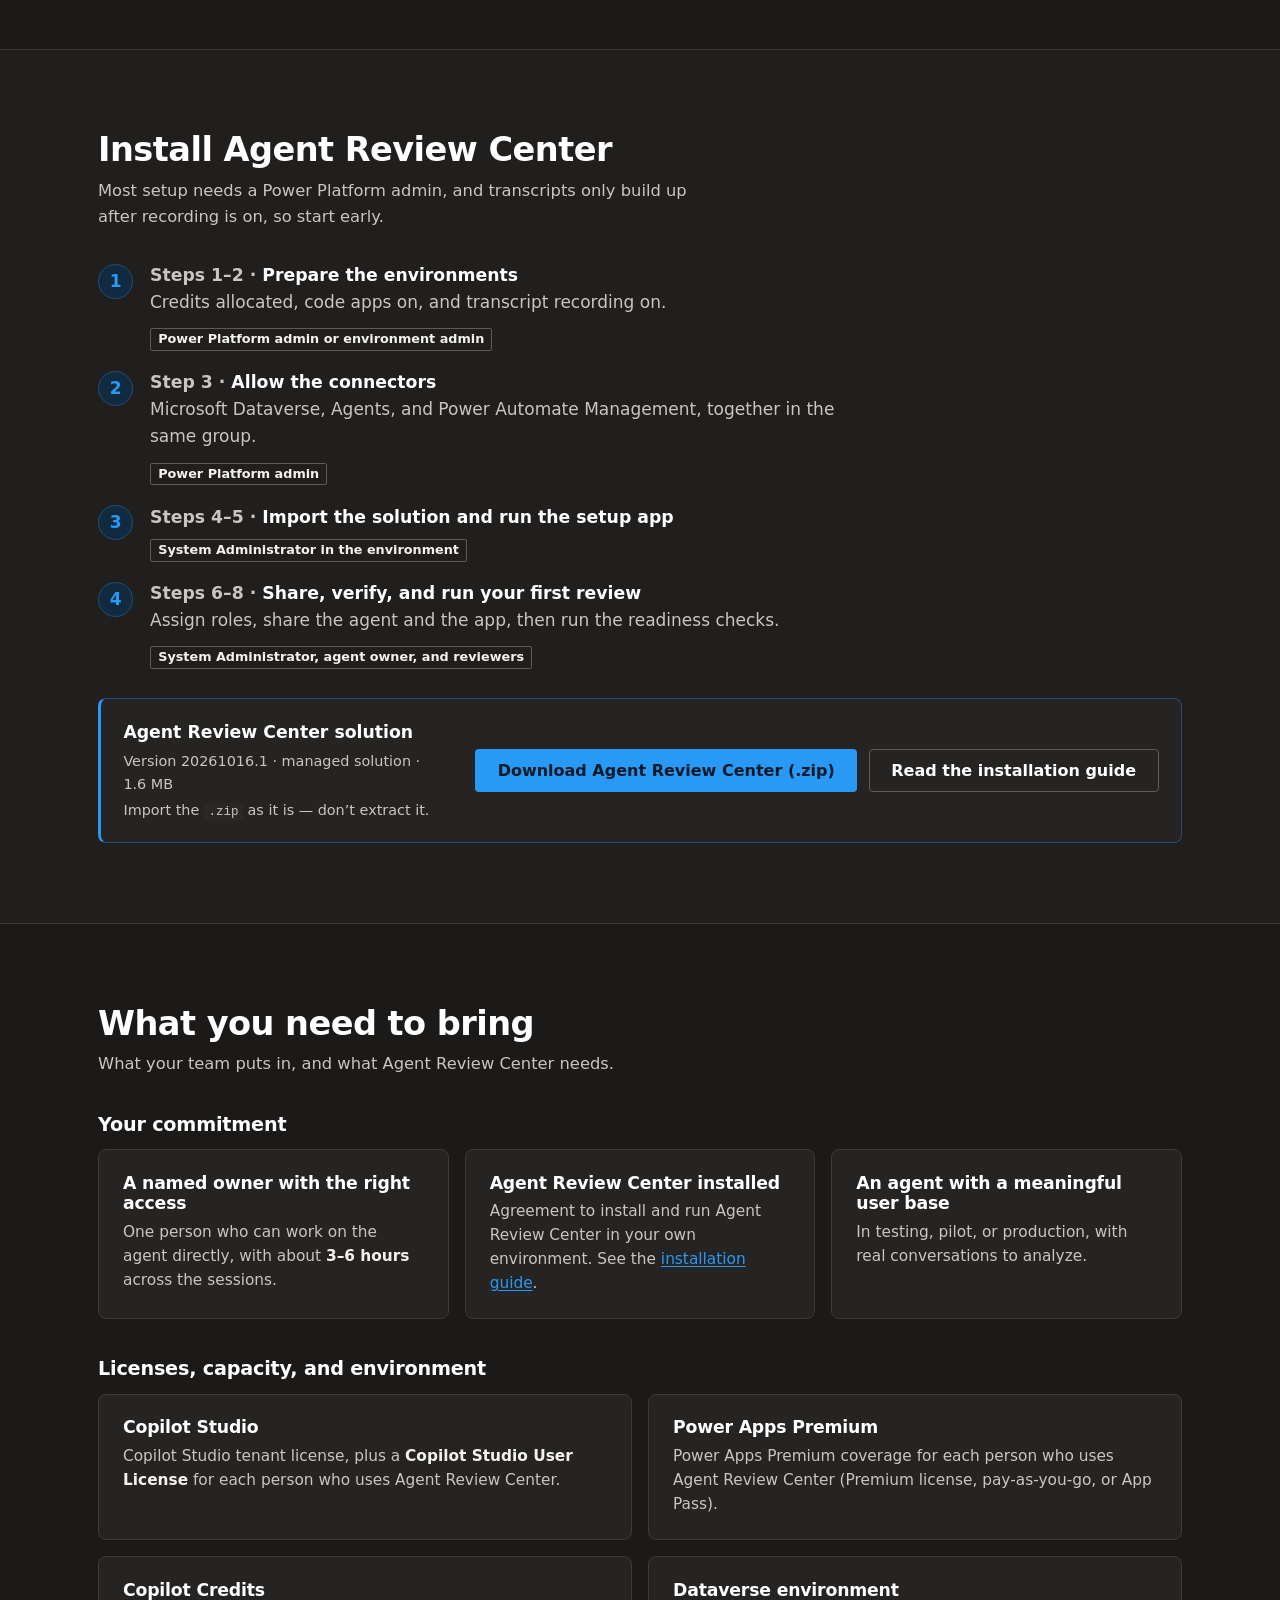
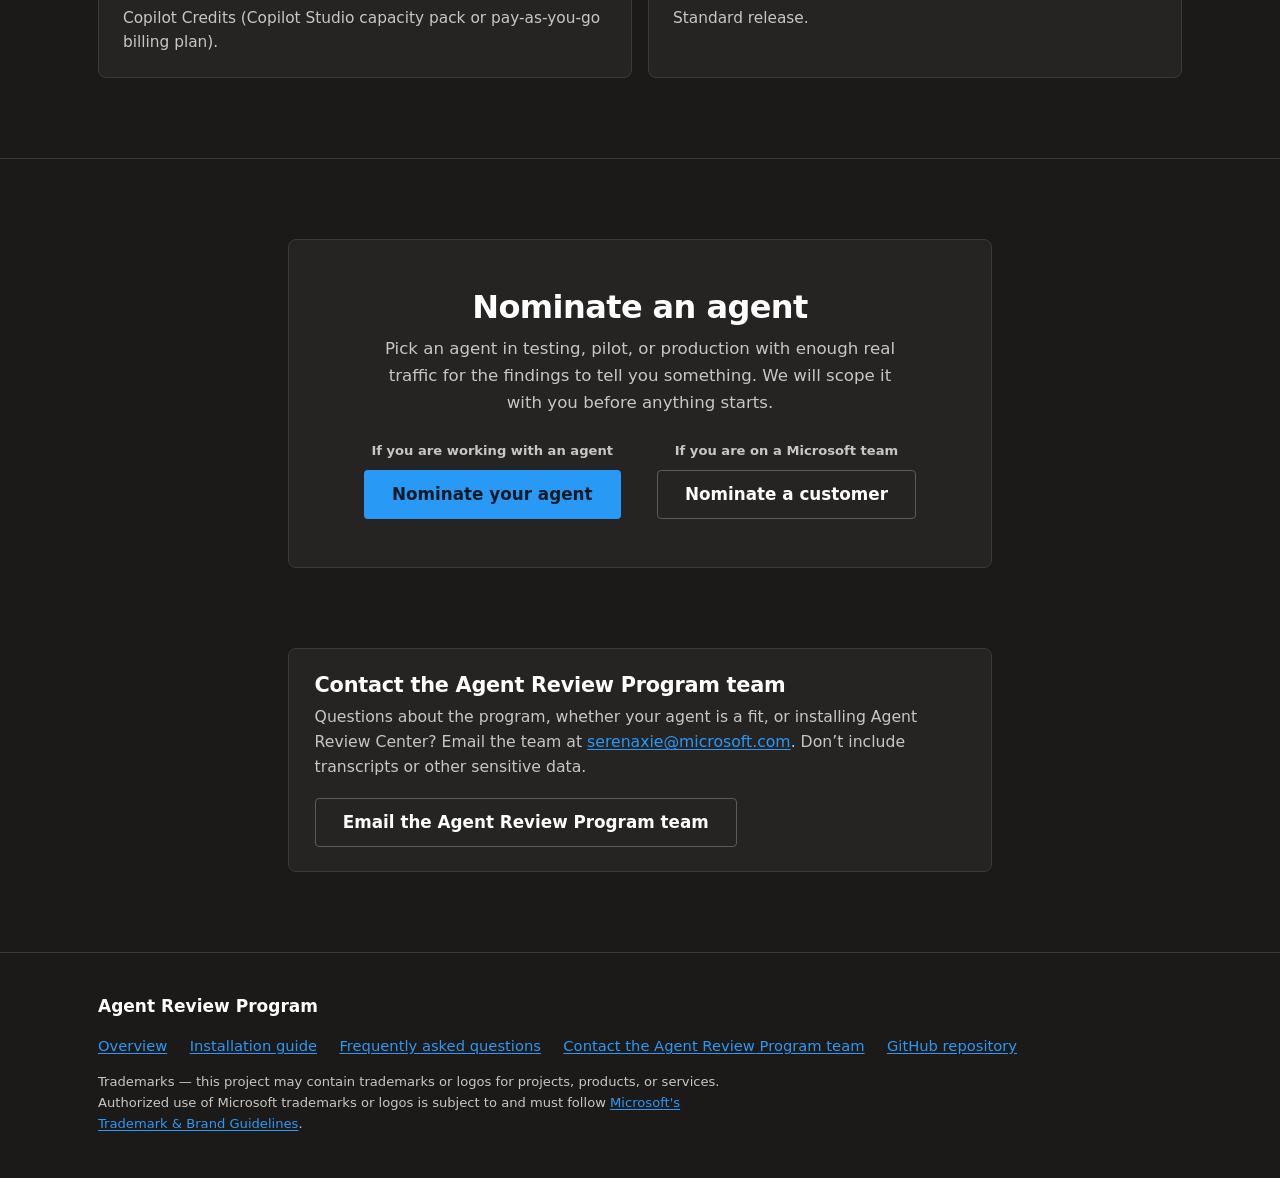
==== commit 5f5ba610: "Simplify landing page setup content Remove permissions and configuration details from the overview, " ====
--- a/docs/index.html
+++ b/docs/index.html
@@ -56,9 +56,8 @@
       <li><a class="quick-nav__link" href="#how-it-runs">How the program runs</a></li>
       <li><a class="quick-nav__link" href="#about-center">What Agent Review Center is</a></li>
       <li><a class="quick-nav__link" href="#see-it">What you get back</a></li>
+      <li><a class="quick-nav__link" href="#install">Install Agent Review Center</a></li>
       <li><a class="quick-nav__link" href="#what-you-need">What you need to bring</a></li>
-      <li><a class="quick-nav__link" href="#install">Install Agent Review Center</a></li>
-      <li><a class="quick-nav__link" href="#permissions-configurations">Permissions and configurations</a></li>
       <li><a class="quick-nav__link" href="#nominate">Nominate an agent</a></li>
       <li><a class="quick-nav__link" href="#contact">Contact the Agent Review Program team</a></li>
     </ul>
@@ -371,58 +370,8 @@
     </div>
   </section>
 
-  <!-- ===================== WHAT YOU NEED TO BRING ===================== -->
-  <section class="section section--alt" id="what-you-need" aria-labelledby="what-you-need-h">
-    <div class="wrap">
-      <div class="section__head" data-reveal>
-        <h2 class="section__title" id="what-you-need-h">What you need to bring</h2>
-        <p class="section__lede">What your team puts in, and what Agent Review Center needs.</p>
-      </div>
-
-      <h3 class="subhead subhead--first" data-reveal>Your commitment</h3>
-      <ol class="commitments" data-reveal>
-        <li class="requirement">
-          <h4 class="requirement__title">A named owner with the right access</h4>
-          <p>One person who can work on the agent directly, with about <strong>3&ndash;6 hours</strong> across the sessions.</p>
-        </li>
-        <li class="requirement">
-          <h4 class="requirement__title">Agent Review Center installed</h4>
-          <p>Agreement to install and run Agent Review Center in your own environment. See the <a href="install.html">installation guide</a>.</p>
-        </li>
-        <li class="requirement">
-          <h4 class="requirement__title">An agent with a meaningful user base</h4>
-          <p>In testing, pilot, or production, with real conversations to analyze.</p>
-        </li>
-      </ol>
-
-      <h3 class="subhead" data-reveal>Licenses, capacity, and environment</h3>
-      <div class="requirements-grid" data-reveal>
-        <article class="requirement">
-          <h4 class="requirement__title">Copilot Studio</h4>
-          <p>Copilot Studio tenant license, plus a <strong>Copilot Studio User License</strong> for each person who uses Agent Review Center.</p>
-        </article>
-
-        <article class="requirement">
-          <h4 class="requirement__title">Power Apps Premium</h4>
-          <p>Power Apps Premium coverage for each person who uses Agent Review Center (Premium license, pay-as-you-go, or App Pass).</p>
-        </article>
-
-        <article class="requirement">
-          <h4 class="requirement__title">Copilot Credits</h4>
-          <p>Copilot Credits (Copilot Studio capacity pack or pay-as-you-go billing plan).</p>
-        </article>
-
-        <article class="requirement">
-          <h4 class="requirement__title">Dataverse environment</h4>
-          <p>Standard release.</p>
-        </article>
-      </div>
-
-    </div>
-  </section>
-
   <!-- ===================== INSTALL ===================== -->
-  <section class="section" id="install" aria-labelledby="install-h">
+  <section class="section section--alt" id="install" aria-labelledby="install-h">
     <div class="wrap">
       <div class="section__head" data-reveal>
         <h2 class="section__title" id="install-h">Install Agent Review Center</h2>
@@ -476,435 +425,53 @@
     </div>
   </section>
 
-  <!-- ===================== PERMISSIONS AND CONFIGURATIONS ===================== -->
-  <section class="section section--alt" id="permissions-configurations" aria-labelledby="permissions-configurations-h">
-    <div class="wrap">
-      <div class="section__head" data-reveal>
-        <h2 class="section__title" id="permissions-configurations-h">Permissions and configurations</h2>
-        <p class="section__lede">Agent Review Center runs as a Power Apps code app and reads Copilot Studio agents and conversation transcripts from Dataverse.</p>
-      </div>
-
-      <div data-reveal>
-        <h3 class="subhead">Environment configurations</h3>
-        <div class="table-wrap">
-          <table class="table permissions-table">
-            <caption class="visually-hidden">Required Agent Review Center environment settings, where to find them and who can set them</caption>
-            <colgroup>
-              <col class="permissions-table__setting">
-              <col class="permissions-table__where">
-              <col class="permissions-table__owner">
-            </colgroup>
-            <thead>
-              <tr>
-                <th scope="col">Setting</th>
-                <th scope="col">Where</th>
-                <th scope="col">Who can set it</th>
-              </tr>
-            </thead>
-            <tbody>
-              <tr>
-                <th scope="row">Dataverse environment, standard release</th>
-                <td data-label="Where">Power Platform admin center &gt; Manage &gt; Environments</td>
-                <td data-label="Who can set it">Power Platform admin</td>
-              </tr>
-              <tr>
-                <th scope="row">Copilot Credits allocated to the environment</th>
-                <td data-label="Where">Power Platform admin center &gt; Licensing &gt; Copilot Studio &gt; Manage capacity</td>
-                <td data-label="Who can set it">Power Platform admin</td>
-              </tr>
-              <tr>
-                <th scope="row">Enable code apps: On</th>
-                <td data-label="Where">Power Platform admin center &gt; Manage &gt; Environments &gt; [environment] &gt; Settings &gt; Product &gt; Features &gt; Power Apps code apps</td>
-                <td data-label="Who can set it">Power Platform admin or environment admin</td>
-              </tr>
-              <tr>
-                <th scope="row">Both transcript settings On: &ldquo;Allow conversation transcripts and their associated metadata to be saved in Dataverse&rdquo; and &ldquo;Allow agent owners and editors to see session transcripts&hellip;&rdquo;</th>
-                <td data-label="Where">Power Platform admin center &gt; Manage &gt; Environments &gt; [environment] &gt; Settings &gt; Product &gt; Features &gt; Copilot Studio agents</td>
-                <td data-label="Who can set it">Power Platform admin or environment admin</td>
-              </tr>
-            </tbody>
-          </table>
-        </div>
-
-        <h3 class="subhead">Reviewer roles and permissions</h3>
-        <p class="permissions__lede">Each reviewer needs all of the following.</p>
-        <ul class="roles-list">
-          <li>Environment Maker</li>
-          <li>Bot Viewer</li>
-          <li>Bot Transcript Viewer</li>
-        </ul>
-      </div>
-
-      <!-- ============ PERMISSIONS AND CONFIGURATION SETUP DETAILS ============
-           Collapsed by default so the landing page stays short.
-           Source: approved permissions checklist. See docs/README.md before editing.
-           ==================================================================== -->
-      <details class="disclosure" id="permissions-setup">
-        <summary class="disclosure__toggle">
-          <span class="disclosure__show">Show details about Agent Review Center permissions and configuration setup</span>
-          <span class="disclosure__hide">Hide details about Agent Review Center permissions and configuration setup</span>
-        </summary>
-
-        <div class="disclosure__body">
-          <h3 id="setup-purpose">Purpose</h3>
-          <p>This guide gives the environment settings and security roles that Agent Review Center needs. Agent Review Center uses Power Apps Code Apps and Copilot Studio conversation transcripts.</p>
-
-          <h3 id="setup-before-you-start">Before you start</h3>
-          <p>Make sure that the tenant has these items. The tenant admin usually supplies them.</p>
-          <ul class="bullets">
-            <li>A Copilot Studio tenant license, and a Copilot Studio User License for the user of Agent Review Center.</li>
-            <li>Power Apps Premium coverage for each user of Agent Review Center. This can be a Power Apps Premium license, pay-as-you-go billing, or an App Pass.</li>
-            <li>Copilot Credits from a Copilot Studio capacity pack or a pay-as-you-go billing plan.</li>
-          </ul>
-          <p class="learn-more">
-            Learn more:
-            <a href="https://learn.microsoft.com/en-us/microsoft-copilot-studio/requirements-licensing">Assign licenses and manage access to Copilot Studio</a> &middot;
-            <a href="https://www.microsoft.com/licensing/guidance/microsoft-copilot-studio">Microsoft Copilot Studio licensing guidance</a> &middot;
-            <a href="https://learn.microsoft.com/en-us/power-apps/developer/code-apps/overview">Power Apps code apps overview</a>
-          </p>
-
-          <h3 id="setup-summary">Setup summary</h3>
-          <div class="table-wrap">
-            <table class="table setup-table">
-              <caption class="visually-hidden">Agent Review Center setup requirements, where to configure each one, who can configure it, and why it is necessary</caption>
-              <colgroup>
-                <col class="setup-table__requirement">
-                <col class="setup-table__where">
-                <col class="setup-table__who">
-                <col class="setup-table__why">
-              </colgroup>
-              <thead>
-                <tr>
-                  <th scope="col">Requirement</th>
-                  <th scope="col">Where to configure it</th>
-                  <th scope="col">Who can configure it</th>
-                  <th scope="col">Why it is necessary</th>
-                </tr>
-              </thead>
-              <tbody>
-                <tr class="table__group">
-                  <th scope="colgroup" colspan="4">Target installation environment &middot; Steps 1&ndash;2</th>
-                </tr>
-                <tr>
-                  <th scope="row">Dataverse environment, not preview</th>
-                  <td data-label="Where to configure it">Power Platform admin center &gt; Manage &gt; Environments</td>
-                  <td data-label="Who can configure it">Power Platform admin</td>
-                  <td data-label="Why it is necessary">Agent Review Center, Code Apps, and transcripts use Dataverse.</td>
-                </tr>
-                <tr>
-                  <th scope="row">Copilot Credits allocated</th>
-                  <td data-label="Where to configure it">Power Platform admin center &gt; Licensing &gt; Copilot Studio &gt; Manage capacity</td>
-                  <td data-label="Who can configure it">Power Platform admin</td>
-                  <td data-label="Why it is necessary">An environment can use prepaid credits only after you allocate them to it.</td>
-                </tr>
-                <tr>
-                  <th scope="row">Power Apps Code Apps on</th>
-                  <td data-label="Where to configure it">Power Platform admin center &gt; Manage &gt; Environments &gt; Settings &gt; Product &gt; Features</td>
-                  <td data-label="Who can configure it">Power Platform admin or environment admin</td>
-                  <td data-label="Why it is necessary">This setting lets the environment run code apps.</td>
-                </tr>
-                <tr class="table__group">
-                  <th scope="colgroup" colspan="4">Agent environment &middot; Steps 3&ndash;4</th>
-                </tr>
-                <tr>
-                  <th scope="row">Transcript recording on</th>
-                  <td data-label="Where to configure it">Power Platform admin center &gt; Manage &gt; Environments &gt; Settings &gt; Product &gt; Features &gt; Copilot Studio agents</td>
-                  <td data-label="Who can configure it">Power Platform admin or environment admin</td>
-                  <td data-label="Why it is necessary">This setting saves agent session transcripts and metadata in Dataverse.</td>
-                </tr>
-                <tr>
-                  <th scope="row">Agent shared with reviewer</th>
-                  <td data-label="Where to configure it">Copilot Studio &gt; agent &gt; Share</td>
-                  <td data-label="Who can configure it">Agent owner. A System Administrator assigns roles.</td>
-                  <td data-label="Why it is necessary">Transcript access applies only to agents that the user creates or that are shared with the user.</td>
-                </tr>
-                <tr>
-                  <th scope="row">Bot Transcript Viewer role</th>
-                  <td data-label="Where to configure it">Dataverse environment security roles, or Copilot Studio agent sharing</td>
-                  <td data-label="Who can configure it">System Administrator, or an admin with permission to manage environment roles</td>
-                  <td data-label="Why it is necessary">This role lets the user read conversation transcripts. The Environment Maker role does not give this access.</td>
-                </tr>
-                <tr class="table__group">
-                  <th scope="colgroup" colspan="4">Target installation environment &middot; Steps 5&ndash;6</th>
-                </tr>
-                <tr>
-                  <th scope="row">Solution installed, flows on</th>
-                  <td data-label="Where to configure it">Power Apps &gt; Solutions; Power Automate &gt; Solutions &gt; Cloud flows</td>
-                  <td data-label="Who can configure it">System Administrator</td>
-                  <td data-label="Why it is necessary">A flow can run only if its connection references have valid connections.</td>
-                </tr>
-                <tr>
-                  <th scope="row">App role and app sharing</th>
-                  <td data-label="Where to configure it">Power Platform admin center &gt; Environments &gt; Users or Teams; Power Apps &gt; Apps &gt; Share</td>
-                  <td data-label="Who can configure it">System Administrator; app owner</td>
-                  <td data-label="Why it is necessary">A user must have table access and a shared app to open Agent Review Center.</td>
-                </tr>
-              </tbody>
-            </table>
-          </div>
-
-          <!-- Step 1 -->
-          <h3 id="setup-step-1"><span class="step-num">1</span> Prepare the target installation environment</h3>
-          <p class="scope"><span class="scope__label">Scope</span> Target installation environment</p>
-          <p>Do these steps in the environment where you will install Agent Review Center.</p>
-          <ul class="bullets">
-            <li>Use a Power Platform environment that has a Dataverse database.</li>
-            <li>Do not use a Dataverse for Teams environment. In this type of environment, Copilot Studio does not save transcripts to the Dataverse transcript table.</li>
-            <li>Use a standard release environment. Do not use an early release cycle environment. Early release environments get updates first and are for preview use, not for production.</li>
-            <li>Allocate Copilot Credits to the environment. Go to <strong>Power Platform admin center &gt; Licensing &gt; Copilot Studio</strong>, and then select <strong>Manage capacity</strong>.</li>
-          </ul>
-          <p class="learn-more">
-            Learn more:
-            <a href="https://learn.microsoft.com/en-us/power-platform/admin/create-environment">Create and manage environments</a> &middot;
-            <a href="https://learn.microsoft.com/en-us/power-apps/maker/powerapps-preview-program">Power Apps preview program and early release cycle environments</a> &middot;
-            <a href="https://learn.microsoft.com/en-us/power-platform/admin/manage-copilot-studio-copilot-credits-capacity">Manage Copilot Studio credits and capacity</a>
-          </p>
-
-          <!-- Step 2 -->
-          <h3 id="setup-step-2"><span class="step-num">2</span> Make sure that Power Apps Code Apps is on</h3>
-          <p class="scope"><span class="scope__label">Scope</span> Target installation environment</p>
-          <p>An environment setting controls Power Apps Code Apps.</p>
-          <ol class="procedure">
-            <li>Sign in to Power Platform admin center.</li>
-            <li>Select <strong>Manage &gt; Environments</strong>.</li>
-            <li>Select the target installation environment.</li>
-            <li>
-              Select <strong>Settings &gt; Product &gt; Features</strong>.
-              <figure class="setup-shot">
-                <img src="assets/setup-target-env-features.png" width="1832" height="650" loading="lazy" decoding="async"
-                     alt="Environment settings in Power Platform admin center, with Product expanded and Features highlighted.">
-              </figure>
-            </li>
-            <li>Find <strong>Power Apps code apps</strong>.</li>
-            <li>
-              Look at the <strong>Enable code apps</strong> setting:
-              <ul>
-                <li><strong>On:</strong> Code Apps are available in the environment.</li>
-                <li><strong>Off:</strong> Code Apps are not available in the environment.</li>
-              </ul>
-            </li>
-            <li>
-              If the setting is <strong>Off</strong>, set <strong>Enable code apps</strong> to <strong>On</strong>.
-              <figure class="setup-shot">
-                <img src="assets/setup-code-apps-on.png" width="1838" height="622" loading="lazy" decoding="async"
-                     alt="The Power Apps Code Apps setting on the Features page, with Enable code apps switched On.">
-              </figure>
-            </li>
-            <li>If you changed the setting, select <strong>Save</strong>.</li>
-          </ol>
-          <div class="callout">
-            <p><strong>Who can change this setting</strong></p>
-            <p>A Power Platform admin or an environment admin must change this setting. To change many environments at the same time, use environment groups and rules.</p>
-          </div>
-          <p class="learn-more">
-            Learn more:
-            <a href="https://learn.microsoft.com/en-us/power-apps/developer/code-apps/overview">Power Apps code apps overview</a>
-          </p>
-
-          <!-- Step 3 -->
-          <h3 id="setup-step-3"><span class="step-num">3</span> Set transcript recording to on</h3>
-          <p class="scope"><span class="scope__label">Scope</span> Agent environment</p>
-          <p>Do these steps in the environment of the agent that you review.</p>
-          <p>Transcript recording and transcript access are two different items:</p>
-          <div class="callout">
-            <p><strong>Key difference</strong></p>
-            <p><strong>Transcript recording</strong> controls if the system saves conversation data.<br>
-               <strong>Transcript access</strong> controls who can read this data.</p>
-          </div>
-          <p class="after-callout">In Power Platform admin center, do these steps:</p>
-          <ol class="procedure">
-            <li>Select <strong>Manage &gt; Environments</strong>.</li>
-            <li>Select the agent environment.</li>
-            <li>
-              Select <strong>Settings &gt; Product &gt; Features</strong>.
-              <figure class="setup-shot">
-                <img src="assets/setup-agent-env-features.png" width="1406" height="392" loading="lazy" decoding="async"
-                     alt="Settings page for the agent environment in Power Platform admin center, with Features highlighted under Product.">
-              </figure>
-            </li>
-            <li>Go to the <strong>Copilot Studio agents</strong> section.</li>
-            <li>
-              Set these two settings to on:
-              <ul>
-                <li><strong>Allow agent owners and editors to see session transcripts from conversation interactions in their agents.</strong></li>
-                <li><strong>Allow conversation transcripts and their associated metadata to be saved in Dataverse.</strong></li>
-              </ul>
-              <figure class="setup-shot">
-                <img src="assets/setup-transcript-settings.png" width="1404" height="802" loading="lazy" decoding="async"
-                     alt="The Copilot Studio agents section of the Features page, with both transcript settings selected: allow agent owners and editors to see session transcripts, and allow conversation transcripts and their metadata to be saved in Dataverse.">
-              </figure>
-            </li>
-            <li>Select <strong>Save</strong>.</li>
-          </ol>
-          <div class="callout callout--warn">
-            <p><strong>Caution</strong></p>
-            <p>Set the Dataverse transcript setting to on <strong>before the review period starts</strong>.</p>
-            <p>This setting controls if the system writes transcripts to the Dataverse transcript table. The system saves transcripts only for conversations that occur after you set it to on.</p>
-            <p>An environment admin can change this setting for one environment. A System Administrator can apply the environment group rule <strong>Accessing transcripts from conversations in Copilot Studio agents</strong>. This rule overrides the settings of each environment in the group.</p>
-          </div>
-          <p class="learn-more">
-            Learn more:
-            <a href="https://learn.microsoft.com/en-US/microsoft-copilot-studio/admin-transcript-controls">Control transcript access and retention</a>
-          </p>
-
-          <!-- Step 4 -->
-          <h3 id="setup-step-4"><span class="step-num">4</span> Give access to the agent and its transcripts</h3>
-          <p class="scope"><span class="scope__label">Scope</span> Agent environment</p>
-          <p>In the agent environment, each reviewer must have three items:</p>
-          <ul class="bullets">
-            <li>The <strong>Environment Maker</strong> role</li>
-            <li>The <strong>Bot Viewer</strong> role</li>
-            <li>The <strong>Bot Transcript Viewer</strong> role</li>
-          </ul>
-
-          <h4>Environment Maker role</h4>
-          <p>A user must have the Environment Maker security role before you can share an agent with the user. This role includes the ChatBotReaders privilege. Users need this privilege to chat with agents in the environment.</p>
-          <p>The Environment Maker role does not give access to transcripts.</p>
-
-          <h4>Give Bot Transcript Viewer access</h4>
-          <p>Bot Transcript Viewer is a Dataverse security role. It is not an environment feature setting. By default, only admins have this role.</p>
-          <p>Give this role to each user who must read conversation transcripts. Assign the role in the agent environment in one of these two ways:</p>
-          <ul class="bullets">
-            <li><strong>During agent sharing.</strong> If the user who shares the agent is a System Administrator, the share panel shows the <strong>Environment security roles</strong> section. Assign the role in this section.</li>
-            <li><strong>In Power Platform admin center.</strong> Select the user under <strong>Access &gt; Users</strong>. Then select <strong>Manage security roles</strong>.</li>
-          </ul>
-          <div class="callout">
-            <p><strong>Note</strong></p>
-            <p>The Environment Maker role alone does not give access to transcripts.</p>
-            <p>If the agent content is sensitive, give transcript access only to users who have privacy training.</p>
-          </div>
-          <p class="learn-more">
-            Learn more:
-            <a href="https://learn.microsoft.com/en-us/microsoft-copilot-studio/admin-share-bots">Share agents with other users</a> &middot;
-            <a href="https://learn.microsoft.com/en-US/microsoft-copilot-studio/analytics-transcripts-powerapps">Download conversation transcripts in Power Apps</a>
-          </p>
-
-          <!-- Step 5 -->
-          <h3 id="setup-step-5"><span class="step-num">5</span> Install the solution provided by the Agent Review Center team</h3>
-          <p class="scope"><span class="scope__label">Scope</span> Target installation environment</p>
-          <p>Use an account that has the System Administrator role in the environment.</p>
-          <p>Before you start, make sure that the data policies of the environment allow all connectors that the solution uses. These connectors include Microsoft Dataverse. Code apps apply data policies when the app starts.</p>
-          <!-- Site addition (verified), not from the approved permissions checklist. -->
-          <div class="callout callout--site-note">
-            <p><strong>Note: three connectors</strong></p>
-            <p>The data policies must allow these three connectors together, in the same group: <strong>Microsoft Dataverse</strong>, <strong>Agents</strong>, and <strong>Power Automate Management</strong>. The one-time setup app uses Power Automate Management, and the import fails if it is blocked. See <a href="install.html#data-policies">Data policies and connectors</a> in the installation guide.</p>
-          </div>
-
-          <h4>Import the solution and set the connections</h4>
-          <ol class="procedure">
-            <li>Sign in to Power Apps.</li>
-            <li>Select the target installation environment.</li>
-            <li>Select <strong>Solutions &gt; Import solution</strong>.</li>
-            <li>Select <strong>Browse</strong>.</li>
-            <li>Select the managed solution file.</li>
-            <li>Select <strong>Next</strong>.</li>
-            <li>Examine the solution details.</li>
-            <li>Select <strong>Next</strong>.</li>
-            <li>For each connection reference, create or select a connection. This includes the Microsoft Dataverse connection reference.</li>
-            <li>Select <strong>Import</strong>.</li>
-            <li>Wait until the import is complete.</li>
-          </ol>
-          <p class="after-list">After the import, do these steps:</p>
-          <ol class="procedure">
-            <li>Open the solution.</li>
-            <li>Select <strong>Connection references</strong>.</li>
-            <li>Make sure that each connection reference has a valid connection.</li>
-            <li>If you change a connection reference, select <strong>Save</strong>.</li>
-          </ol>
-
-          <h4>Make sure that the cloud flows are on</h4>
-          <p>If each connection reference has a connection, the import gives each flow the status that it had at export. Thus, the flows are usually already on. To make sure, do these steps:</p>
-          <ol class="procedure">
-            <li>Sign in to Power Automate.</li>
-            <li>Select the target installation environment.</li>
-            <li>Select <strong>Solutions</strong>.</li>
-            <li>Open the <strong>Agent Review Center</strong> solution.</li>
-            <li>Select <strong>Cloud flows</strong>.</li>
-            <li>Make sure that the <strong>Status</strong> of each flow is <strong>On</strong>.</li>
-            <li>If the status of a flow is <strong>Off</strong>, select the flow and select <strong>Turn on</strong>.</li>
-          </ol>
-          <div class="callout">
-            <p><strong>Note</strong></p>
-            <p>The user who imports the solution becomes the owner of all its components. These components include flows and connection references. Select this user carefully.</p>
-          </div>
-          <p class="learn-more">
-            Learn more:
-            <a href="https://learn.microsoft.com/en-us/power-platform/admin/wp-data-loss-prevention">Data policies</a> &middot;
-            <a href="https://learn.microsoft.com/en-us/power-automate/import-flow-solution">Import a solution that contains cloud flows</a> &middot;
-            <a href="https://learn.microsoft.com/en-us/power-apps/maker/data-platform/create-connection-reference">Use a connection reference in a solution</a>
-          </p>
-          <p class="learn-more">Import failed? See the <a href="faq.html#faq-install-h">FAQ</a> for frequently encountered errors and fixes.</p>
-          <!-- Site navigation, not from the approved permissions checklist. -->
-          <p class="learn-more">Next: run the one-time setup app and check the readiness checklist. See the <a href="install.html#setup-app">installation guide</a>.</p>
-
-          <!-- Checklist -->
-          <h3 id="setup-checklist">Checklist</h3>
-          <p>Before you use Agent Review Center, make sure that:</p>
-
-          <h4>Target installation environment</h4>
-          <ul class="checklist">
-            <li>The environment has Dataverse.</li>
-            <li>The environment is a standard release environment, not an early release environment.</li>
-            <li>The environment has an allocation of Copilot Credits.</li>
-            <li>Power Apps Code Apps is on.</li>
-          </ul>
-
-          <h4>Agent environment</h4>
-          <ul class="checklist">
-            <li>Transcript recording is on.</li>
-            <li>The system saves transcripts and metadata in Dataverse.</li>
-            <li>Each reviewer has the Environment Maker role.</li>
-            <li>Each reviewer has shared access to the agent.</li>
-            <li>Each reviewer who must read transcripts has the Bot Transcript Viewer role.</li>
-            <li>No one uses the Environment Maker role as a replacement for the Bot Transcript Viewer role.</li>
-          </ul>
-
-          <h4>Agent Review Center installation</h4>
-          <ul class="checklist">
-            <li>The solution is installed in the target installation environment.</li>
-            <li>Each connection reference has a valid connection.</li>
-            <li>Each cloud flow is on.</li>
-            <li>Each user has the Agent Review Center security role.</li>
-            <li>Each user has access to the shared code app.</li>
-            <li>A Power Platform admin, an environment admin, or a System Administrator is available to change settings and assign roles.</li>
-          </ul>
-
-          <!-- References -->
-          <h3 id="setup-references">References</h3>
-          <div class="reference-groups">
-            <div>
-              <h4>Licensing and capacity</h4>
-              <ul class="bullets">
-                <li><a href="https://learn.microsoft.com/en-us/microsoft-copilot-studio/requirements-licensing">Assign licenses and manage access to Copilot Studio</a></li>
-                <li><a href="https://www.microsoft.com/licensing/guidance/microsoft-copilot-studio">Microsoft Copilot Studio licensing guidance</a></li>
-                <li><a href="https://learn.microsoft.com/en-us/power-platform/admin/manage-copilot-studio-copilot-credits-capacity">Manage Copilot Studio credits and capacity</a></li>
-                <li><a href="https://learn.microsoft.com/en-us/power-apps/developer/code-apps/overview">Power Apps code apps overview</a></li>
-              </ul>
-            </div>
-            <div>
-              <h4>Environment and installation</h4>
-              <ul class="bullets">
-                <li><a href="https://learn.microsoft.com/en-us/power-platform/admin/create-environment">Create and manage environments</a></li>
-                <li><a href="https://learn.microsoft.com/en-us/power-apps/maker/powerapps-preview-program">Power Apps preview program and early release cycle environments</a></li>
-                <li><a href="https://learn.microsoft.com/en-us/power-platform/admin/wp-data-loss-prevention">Data policies</a></li>
-                <li><a href="https://learn.microsoft.com/en-us/power-automate/import-flow-solution">Import a solution that contains cloud flows</a></li>
-                <li><a href="https://learn.microsoft.com/en-us/power-apps/maker/data-platform/create-connection-reference">Use a connection reference in a solution</a></li>
-                <li><a href="https://learn.microsoft.com/en-us/power-platform/admin/manage-group-teams">Manage group teams</a></li>
-                <li><a href="https://learn.microsoft.com/en-us/power-platform/admin/assign-security-roles">Assign a security role to a user</a></li>
-                <li><a href="https://learn.microsoft.com/en-us/power-apps/maker/canvas-apps/share-app">Share a canvas app with your organization</a></li>
-              </ul>
-            </div>
-            <div>
-              <h4>Agent access and transcripts</h4>
-              <ul class="bullets">
-                <li><a href="https://learn.microsoft.com/en-us/microsoft-copilot-studio/admin-share-bots">Share agents with other users</a></li>
-                <li><a href="https://learn.microsoft.com/en-US/microsoft-copilot-studio/admin-transcript-controls">Control transcript access and retention</a></li>
-                <li><a href="https://learn.microsoft.com/en-US/microsoft-copilot-studio/analytics-transcripts-powerapps">Download conversation transcripts in Power Apps</a></li>
-              </ul>
-            </div>
-          </div>
-        </div>
-      </details>
+  <!-- ===================== WHAT YOU NEED TO BRING ===================== -->
+  <section class="section" id="what-you-need" aria-labelledby="what-you-need-h">
+    <div class="wrap">
+      <div class="section__head" data-reveal>
+        <h2 class="section__title" id="what-you-need-h">What you need to bring</h2>
+        <p class="section__lede">What your team puts in, and what Agent Review Center needs.</p>
+      </div>
+
+      <h3 class="subhead subhead--first" data-reveal>Your commitment</h3>
+      <ol class="commitments" data-reveal>
+        <li class="requirement">
+          <h4 class="requirement__title">A named owner with the right access</h4>
+          <p>One person who can work on the agent directly, with about <strong>3&ndash;6 hours</strong> across the sessions.</p>
+        </li>
+        <li class="requirement">
+          <h4 class="requirement__title">Agent Review Center installed</h4>
+          <p>Agreement to install and run Agent Review Center in your own environment. See the <a href="install.html">installation guide</a>.</p>
+        </li>
+        <li class="requirement">
+          <h4 class="requirement__title">An agent with a meaningful user base</h4>
+          <p>In testing, pilot, or production, with real conversations to analyze.</p>
+        </li>
+      </ol>
+
+      <h3 class="subhead" data-reveal>Licenses, capacity, and environment</h3>
+      <div class="requirements-grid" data-reveal>
+        <article class="requirement">
+          <h4 class="requirement__title">Copilot Studio</h4>
+          <p>Copilot Studio tenant license, plus a <strong>Copilot Studio User License</strong> for each person who uses Agent Review Center.</p>
+        </article>
+
+        <article class="requirement">
+          <h4 class="requirement__title">Power Apps Premium</h4>
+          <p>Power Apps Premium coverage for each person who uses Agent Review Center (Premium license, pay-as-you-go, or App Pass).</p>
+        </article>
+
+        <article class="requirement">
+          <h4 class="requirement__title">Copilot Credits</h4>
+          <p>Copilot Credits (Copilot Studio capacity pack or pay-as-you-go billing plan).</p>
+        </article>
+
+        <article class="requirement">
+          <h4 class="requirement__title">Dataverse environment</h4>
+          <p>Standard release.</p>
+        </article>
+      </div>
+
     </div>
   </section>
 
--- a/docs/styles.css
+++ b/docs/styles.css
@@ -483,91 +483,6 @@
 }
 .requirement strong { color: var(--text); }
 
-/* ---------- permissions and configurations ---------- */
-.permissions-table__setting { width: 34%; }
-.permissions-table__where { width: 43%; }
-.permissions-table__owner { width: 23%; }
-.permissions-table tbody th { width: auto; }
-.permissions__lede { color: var(--text-muted); margin-bottom: 1rem; }
-.roles-list {
-  display: grid;
-  grid-template-columns: repeat(3, minmax(0, 1fr));
-  gap: 1rem;
-  list-style: none;
-  margin: 0;
-  padding: 0;
-}
-.roles-list li {
-  padding: 1rem 1.1rem;
-  background: var(--surface);
-  border: 1px solid var(--border);
-  border-radius: var(--radius-lg);
-  color: var(--ink);
-  font-weight: 600;
-}
-
-/* ---------- permissions and configuration setup details ----------
-   A native <details>, so it opens and closes without JavaScript. Hidden
-   by default to keep the landing page short — see docs/README.md. */
-.disclosure { margin-top: 2.4rem; }
-.disclosure__toggle {
-  display: inline-flex;
-  align-items: center;
-  gap: .7rem;
-  padding: .7rem 1.2rem;
-  border: 1px solid var(--border-strong);
-  border-radius: var(--radius);
-  color: var(--ink);
-  font-weight: 600;
-  line-height: 1.3;
-  list-style: none;
-  cursor: pointer;
-  transition: background-color .1s linear, border-color .1s linear;
-}
-.disclosure__toggle::-webkit-details-marker { display: none; }
-.disclosure__toggle::before {
-  content: "";
-  flex-shrink: 0;
-  width: .5rem;
-  height: .5rem;
-  border-right: 2px solid currentColor;
-  border-bottom: 2px solid currentColor;
-  transform: rotate(-45deg);
-  transition: transform .15s ease-out;
-}
-.disclosure[open] > .disclosure__toggle::before { transform: translateY(-2px) rotate(45deg); }
-.disclosure__toggle:hover { background: var(--surface-2); border-color: var(--text-faint); }
-.disclosure__hide { display: none; }
-.disclosure[open] .disclosure__show { display: none; }
-.disclosure[open] .disclosure__hide { display: inline; }
-
-.disclosure__body {
-  margin-top: 1.5rem;
-  padding: clamp(1.25rem, 3.5vw, 2.25rem);
-  background: var(--bg);
-  border: 1px solid var(--border);
-  border-radius: var(--radius-lg);
-}
-.disclosure__body > h3 {
-  display: flex;
-  align-items: center;
-  gap: .7rem;
-  margin: 3rem 0 .8rem;
-  padding-top: 2rem;
-  border-top: 1px solid var(--border);
-  font-size: 1.35rem;
-  letter-spacing: -.012em;
-}
-.disclosure__body > h3:first-child { margin-top: 0; padding-top: 0; border-top: 0; }
-.disclosure__body h4 { margin: 1.9rem 0 .6rem; font-size: 1.08rem; }
-.disclosure__body p,
-.disclosure__body li { color: var(--text-muted); max-width: 80ch; }
-.disclosure__body strong { color: var(--text); }
-.disclosure__body .callout { margin: 1.4rem 0; }
-.disclosure__body .callout p { margin-bottom: .4rem; }
-.disclosure__body .callout p:last-child { margin-bottom: 0; }
-.disclosure__body .table-wrap { margin-top: .4rem; }
-
 .step-num {
   display: inline-grid;
   flex-shrink: 0;
@@ -582,84 +497,14 @@
   font-weight: 700;
 }
 
-.scope {
-  display: inline-flex;
-  align-items: center;
-  gap: .55rem;
-  margin-bottom: .8rem;
-  color: var(--ink) !important;
-  font-size: .9rem;
-  font-weight: 600;
-}
-.scope__label {
-  padding: .1rem .5rem;
-  border: 1px solid var(--brand-border);
-  border-radius: var(--radius-sm);
-  background: var(--brand-soft);
-  color: var(--brand);
-  font-size: .72rem;
-  letter-spacing: .08em;
-  text-transform: uppercase;
-}
-
 .procedure { margin: .8rem 0 1rem; padding-left: 1.5rem; }
 .procedure > li { padding-left: .3rem; margin-bottom: .55rem; }
 .procedure > li::marker { color: var(--ink); font-weight: 600; }
 .procedure ul { margin: .5rem 0 .2rem; padding-left: 1.2rem; }
 .procedure ul li { margin-bottom: .3rem; }
 
-.setup-shot { margin: .9rem 0 1.1rem; }
-.setup-shot img {
-  display: block;
-  width: 100%;
-  height: auto;
-  border: 1px solid var(--border-strong);
-  border-radius: var(--radius-lg);
-  box-shadow: var(--shadow-4);
-}
-
 .learn-more { margin-top: 1rem; font-size: .92rem; }
-.after-callout, .after-list { margin-top: 1.2rem; }
-
-.checklist { margin: .6rem 0 1rem; padding: 0; list-style: none; }
-.checklist li {
-  position: relative;
-  padding-left: 1.9rem;
-  margin-bottom: .5rem;
-}
-.checklist li::before {
-  content: "";
-  position: absolute;
-  top: .3rem;
-  left: 0;
-  width: 1rem;
-  height: 1rem;
-  border: 1.5px solid var(--border-strong);
-  border-radius: var(--radius-sm);
-}
-
-.reference-groups {
-  display: grid;
-  grid-template-columns: repeat(3, minmax(0, 1fr));
-  gap: 1.5rem;
-}
-.reference-groups h4 { margin-top: .4rem; }
-.reference-groups .bullets li { font-size: .92rem; }
-
-.setup-table__requirement { width: 20%; }
-.setup-table__where { width: 30%; }
-.setup-table__who { width: 20%; }
-.setup-table__why { width: 30%; }
-.setup-table tbody th { width: auto; }
-.table tbody .table__group th {
-  width: auto;
-  padding-block: .55rem;
-  background: var(--brand-soft);
-  color: var(--ink);
-  font-size: .76rem;
-  letter-spacing: .07em;
-  text-transform: uppercase;
-}
+.after-callout { margin-top: 1.2rem; }
 
 /* ---------- FAQ page ----------
    Each question is a native <details>, collapsed by default. */
@@ -1055,9 +900,6 @@
 
 .install-overview + .callout__actions { margin-top: 1.6rem; }
 
-/* site-added note inside the approved setup details */
-.callout--site-note { border-left-color: var(--ok); }
-
 /* ---------- timeline detail: duration, week and output per session ---------- */
 .timeline__when .timeline__label { margin-bottom: 0; }
 .timeline__meta { margin: .1rem 0 0; color: var(--text-muted); font-size: .9rem; }
@@ -1154,10 +996,7 @@
   .quick-nav__inner { padding-inline: 20px; }
   .quick-nav__link { min-height: 48px; }
   .requirements-grid,
-  .roles-list,
-  .reference-groups,
   .compare { grid-template-columns: 1fr; }
-  .disclosure__toggle { width: 100%; }
   .download-card__actions,
   .download-card__actions .btn,
   .contact__btn { width: 100%; text-align: center; }
@@ -1165,8 +1004,6 @@
 
 @media (max-width: 620px) {
   .table-wrap { overflow: visible; }
-  .permissions-table colgroup,
-  .setup-table colgroup { display: none; }
   .table,
   .table tbody,
   .table tr,
@@ -1175,11 +1012,7 @@
   .table thead { position: absolute; clip: rect(0 0 0 0); clip-path: inset(50%); }
   .table tbody tr + tr { border-top: 1px solid var(--border-strong); }
   .table tbody th { width: 100%; padding-bottom: .25rem; background: var(--surface-2); }
-  .permissions-table tbody th,
-  .setup-table tbody th { width: 100%; }
   .table tbody td { padding-top: .55rem; }
-  .permissions-table td[data-label]::before,
-  .setup-table td[data-label]::before,
   .table--labelled td[data-label]::before {
     content: attr(data-label);
     display: block;
@@ -1233,7 +1066,7 @@
   .quick-nav__link { border-bottom-color: Canvas; }
   .quick-nav__link[aria-current="location"] { border-bottom-color: Highlight; }
   .site-nav__link[aria-current="page"] { text-decoration: underline 2px; text-underline-offset: 4px; }
-  .who, .scope__label, .step-num { border-color: CanvasText; }
+  .who, .step-num { border-color: CanvasText; }
 }
 @media (forced-colors: active) and (min-width: 1760px) {
   .quick-nav__link { border-left-color: Canvas; }
@@ -1266,8 +1099,8 @@
   .phase, .requirement, .compare__card, .faq { break-inside: avoid; }
   h1, h2, h3, h4, p, li, dt, dd, th, td, figcaption, strong, code, summary, pre { color: #000 !important; }
   a { color: #0b4f8a !important; }
-  .who, .scope, .faq__tag { color: #000 !important; border-color: #000 !important; }
-  .step-num, .scope__label, .compare__tag { color: #0b4f8a !important; border-color: #0b4f8a !important; }
+  .who, .faq__tag { color: #000 !important; border-color: #000 !important; }
+  .step-num, .compare__tag { color: #0b4f8a !important; border-color: #0b4f8a !important; }
   .timeline__item::before { border-color: #000 !important; }
   .hero, .section, .pagehead { padding-block: 1rem; }
 }
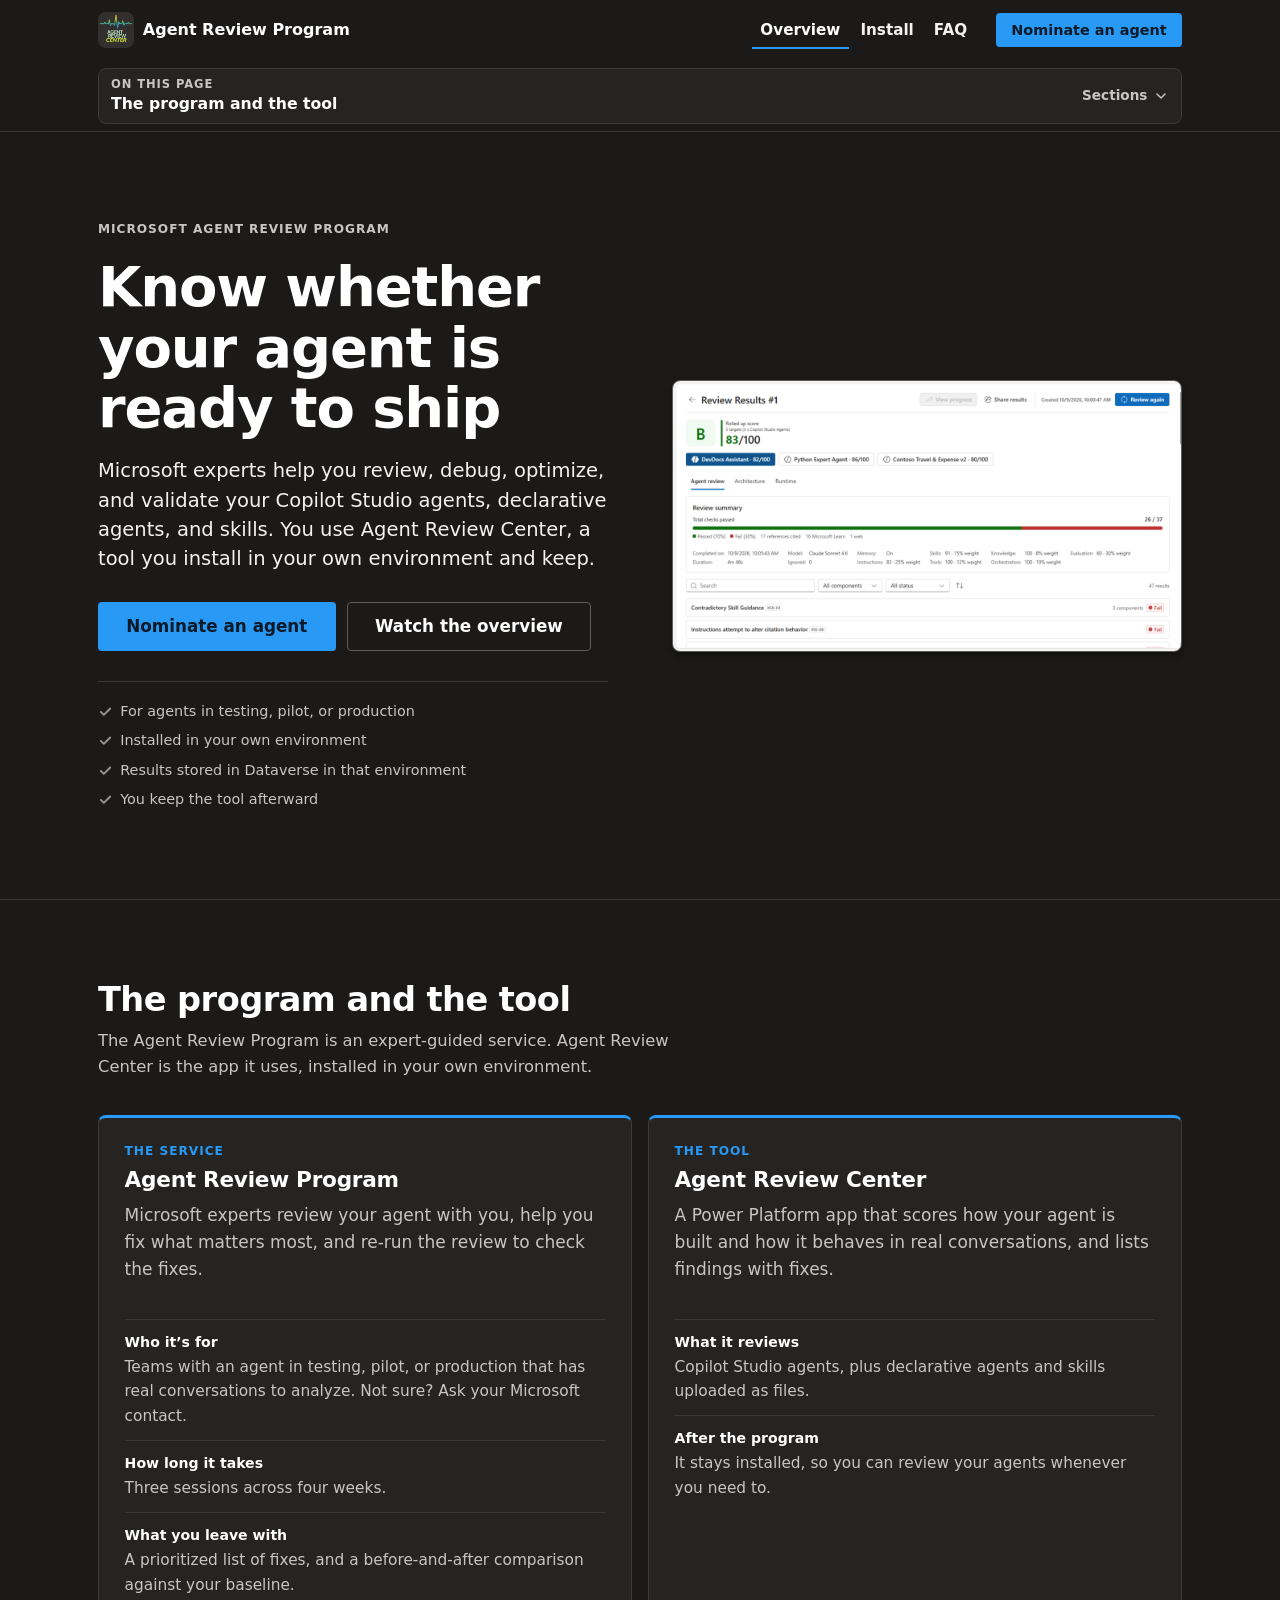
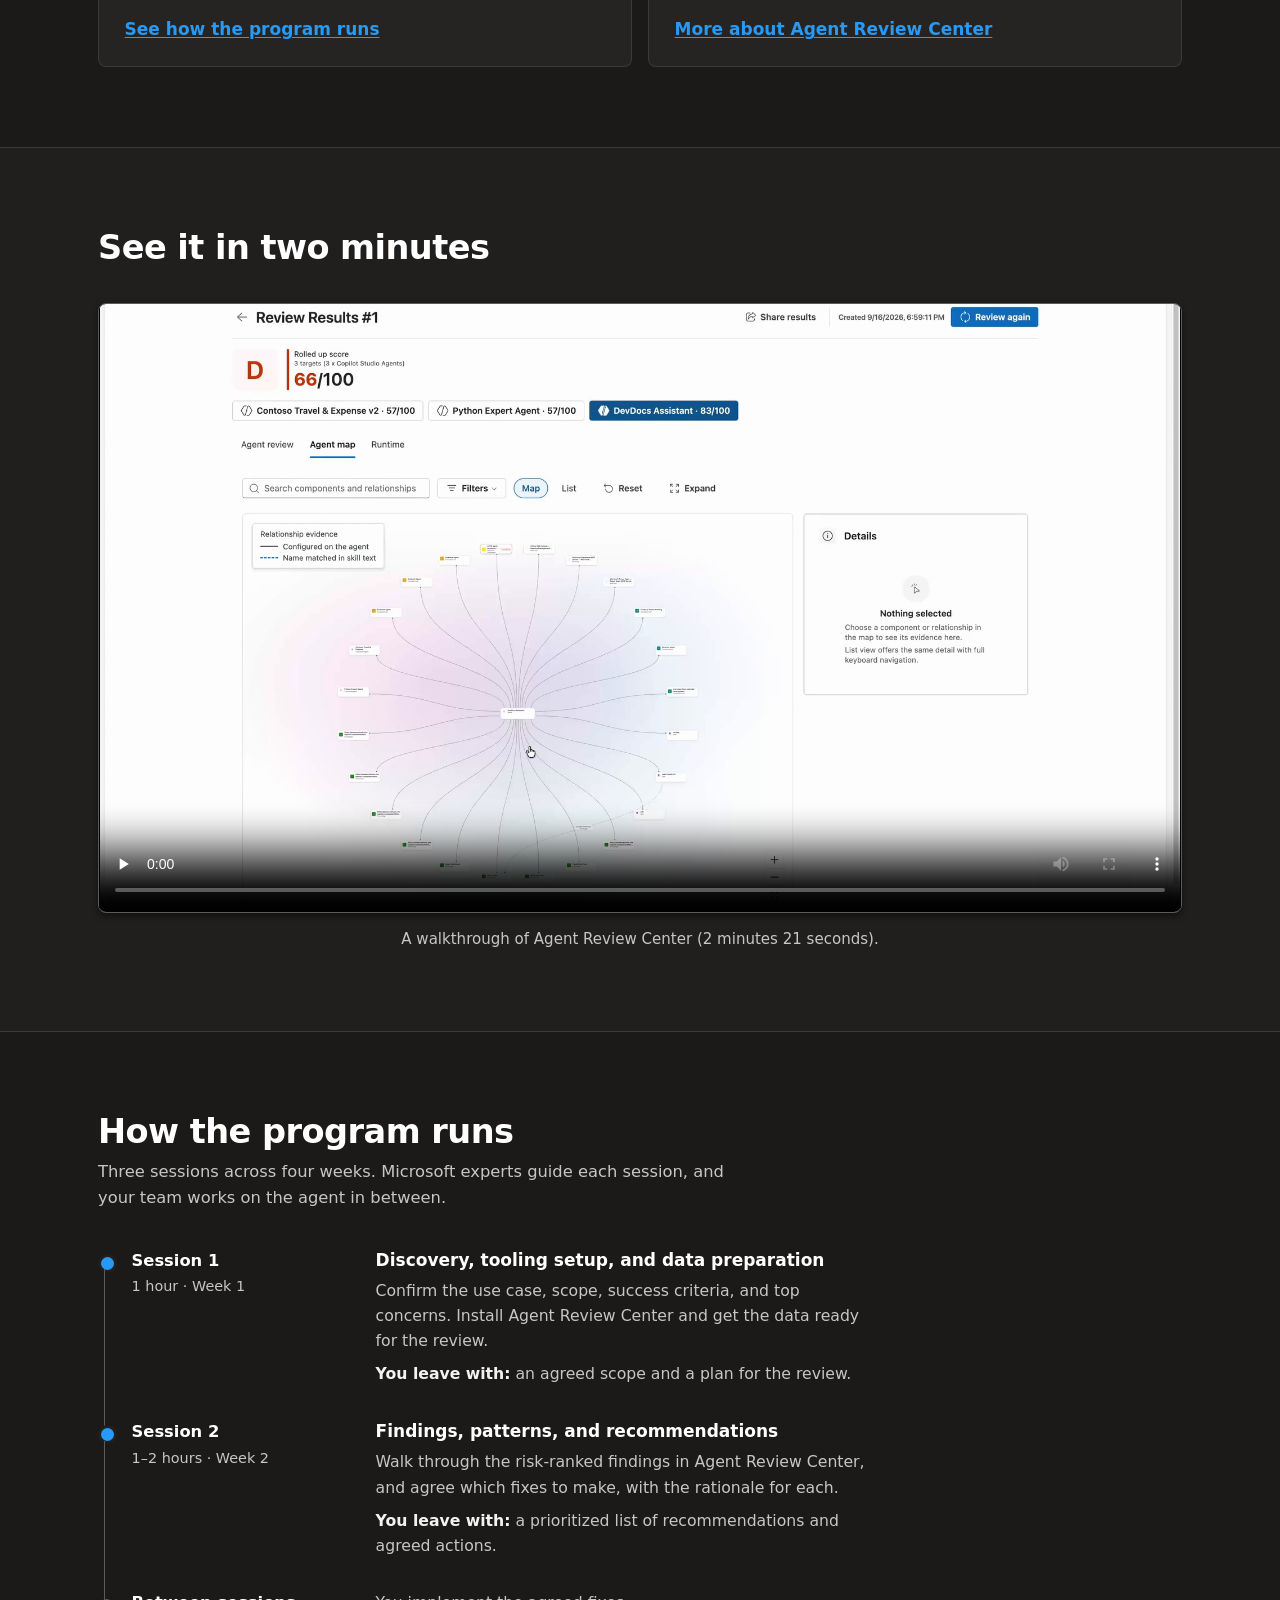
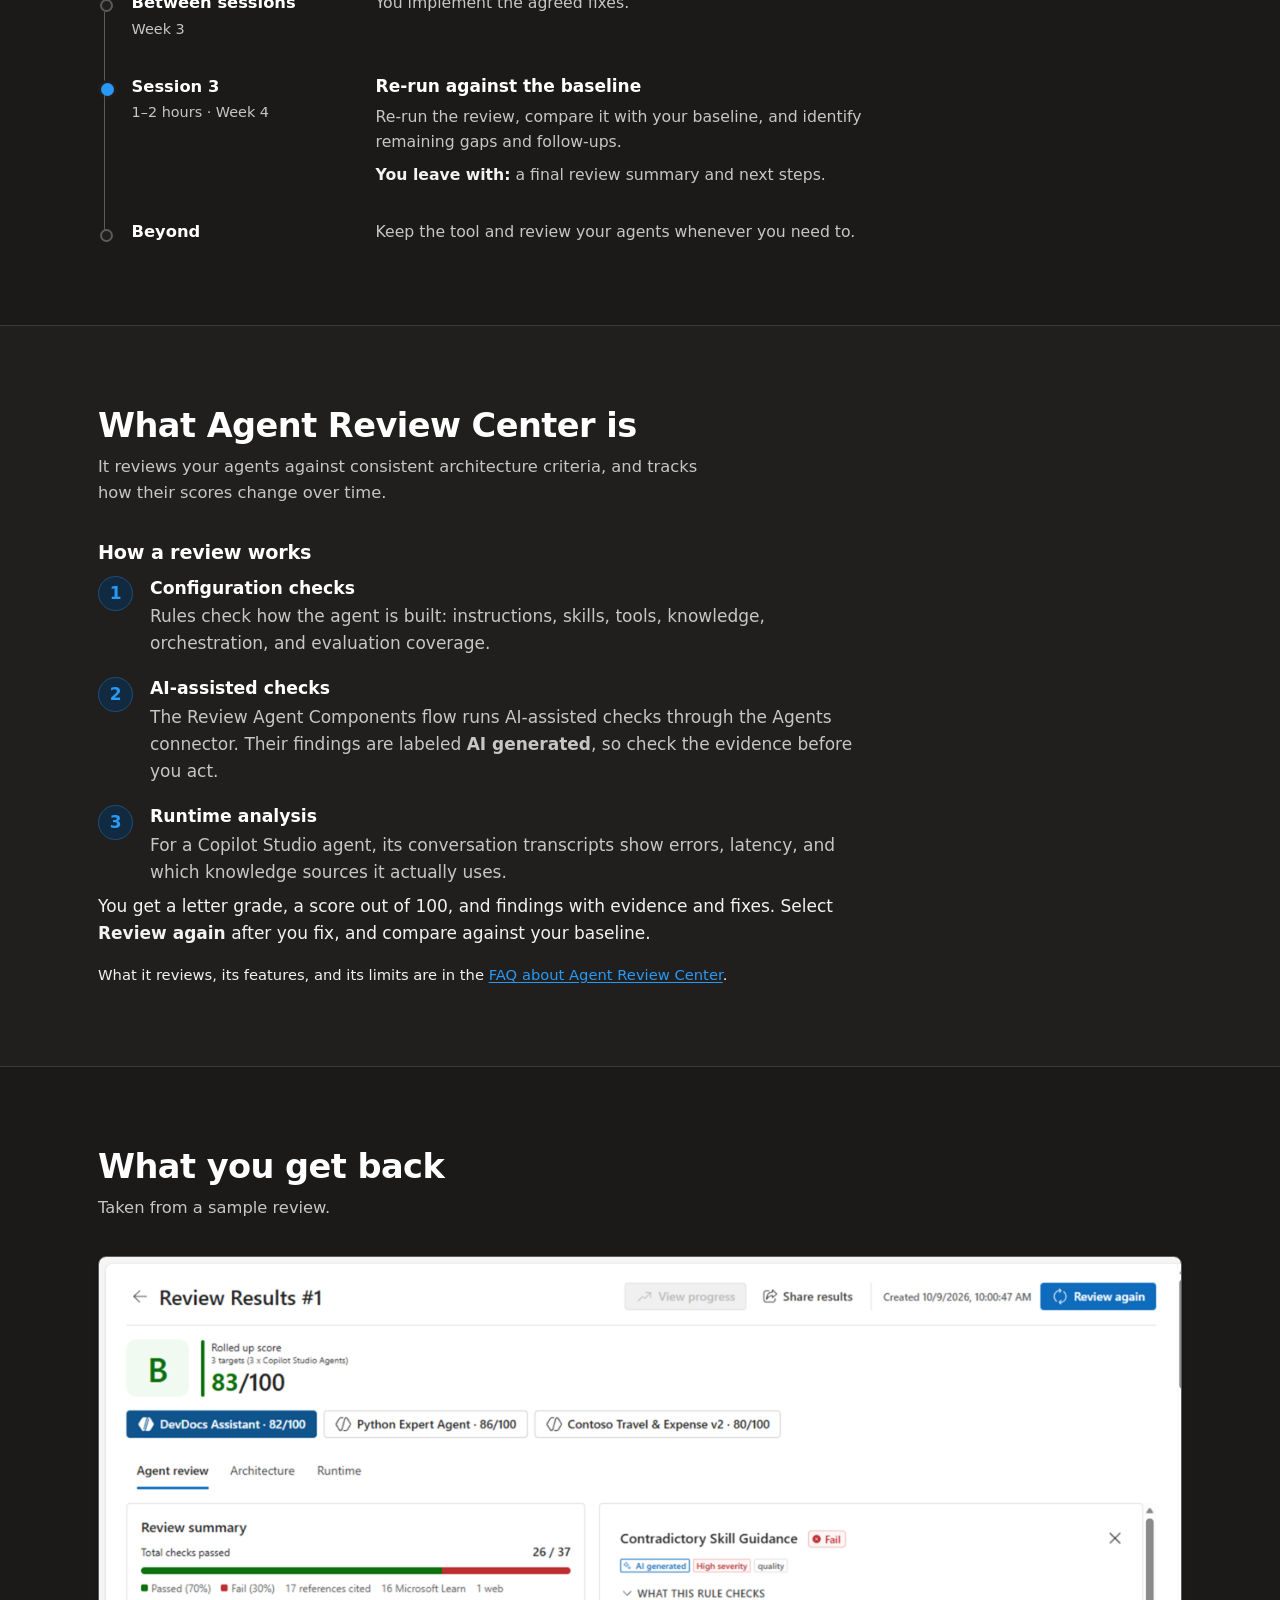
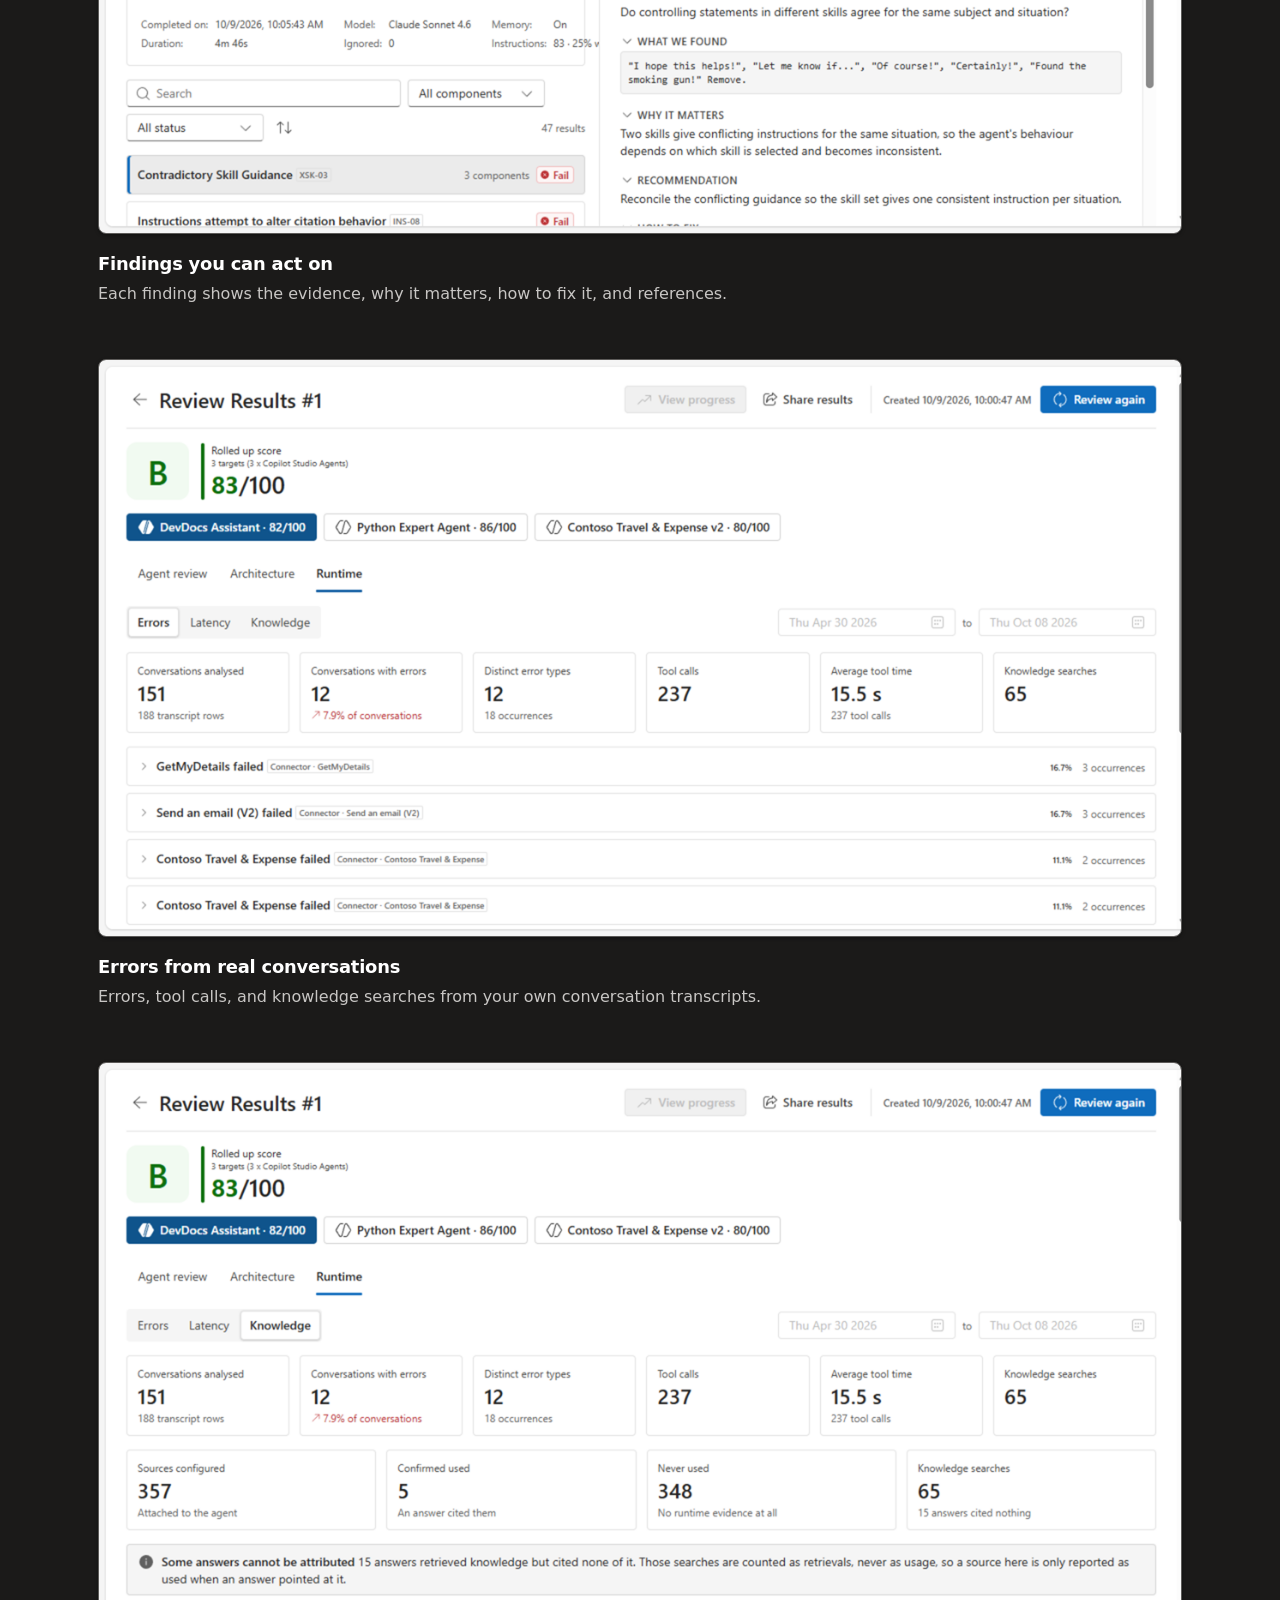
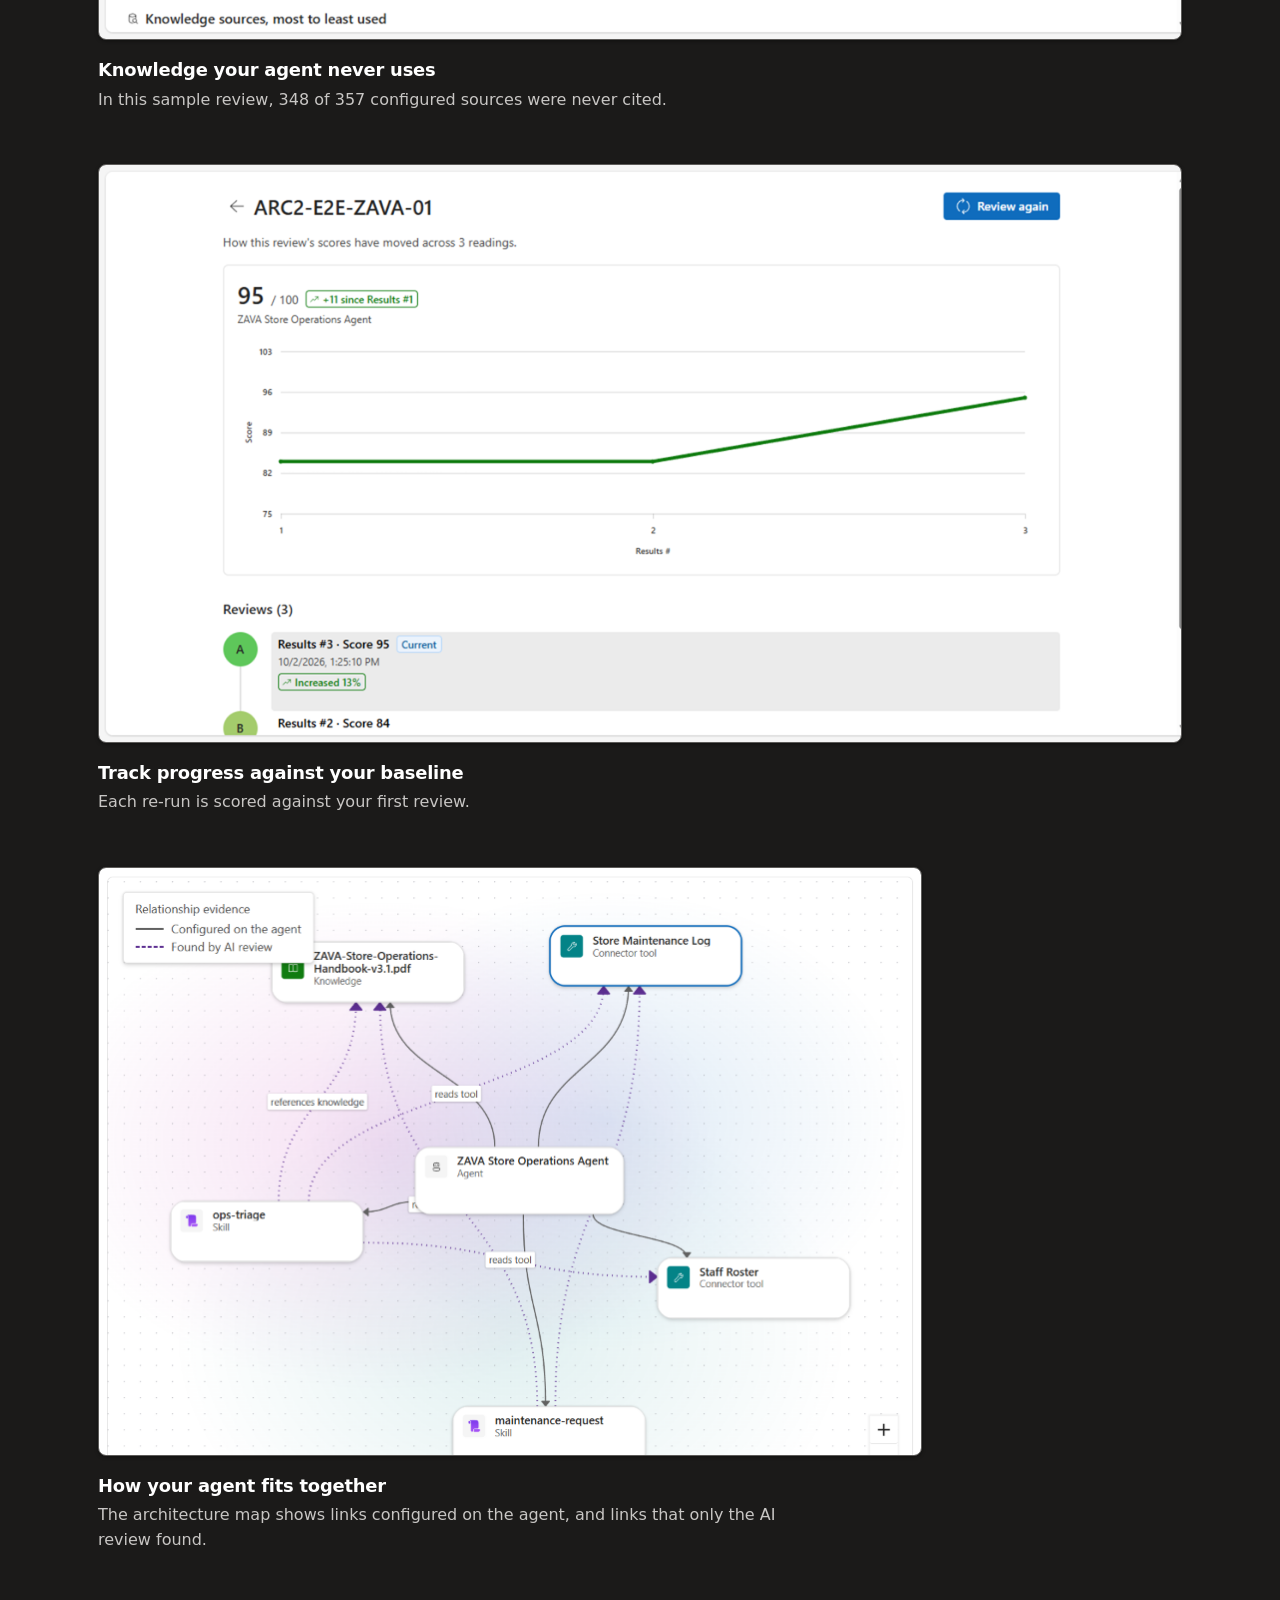
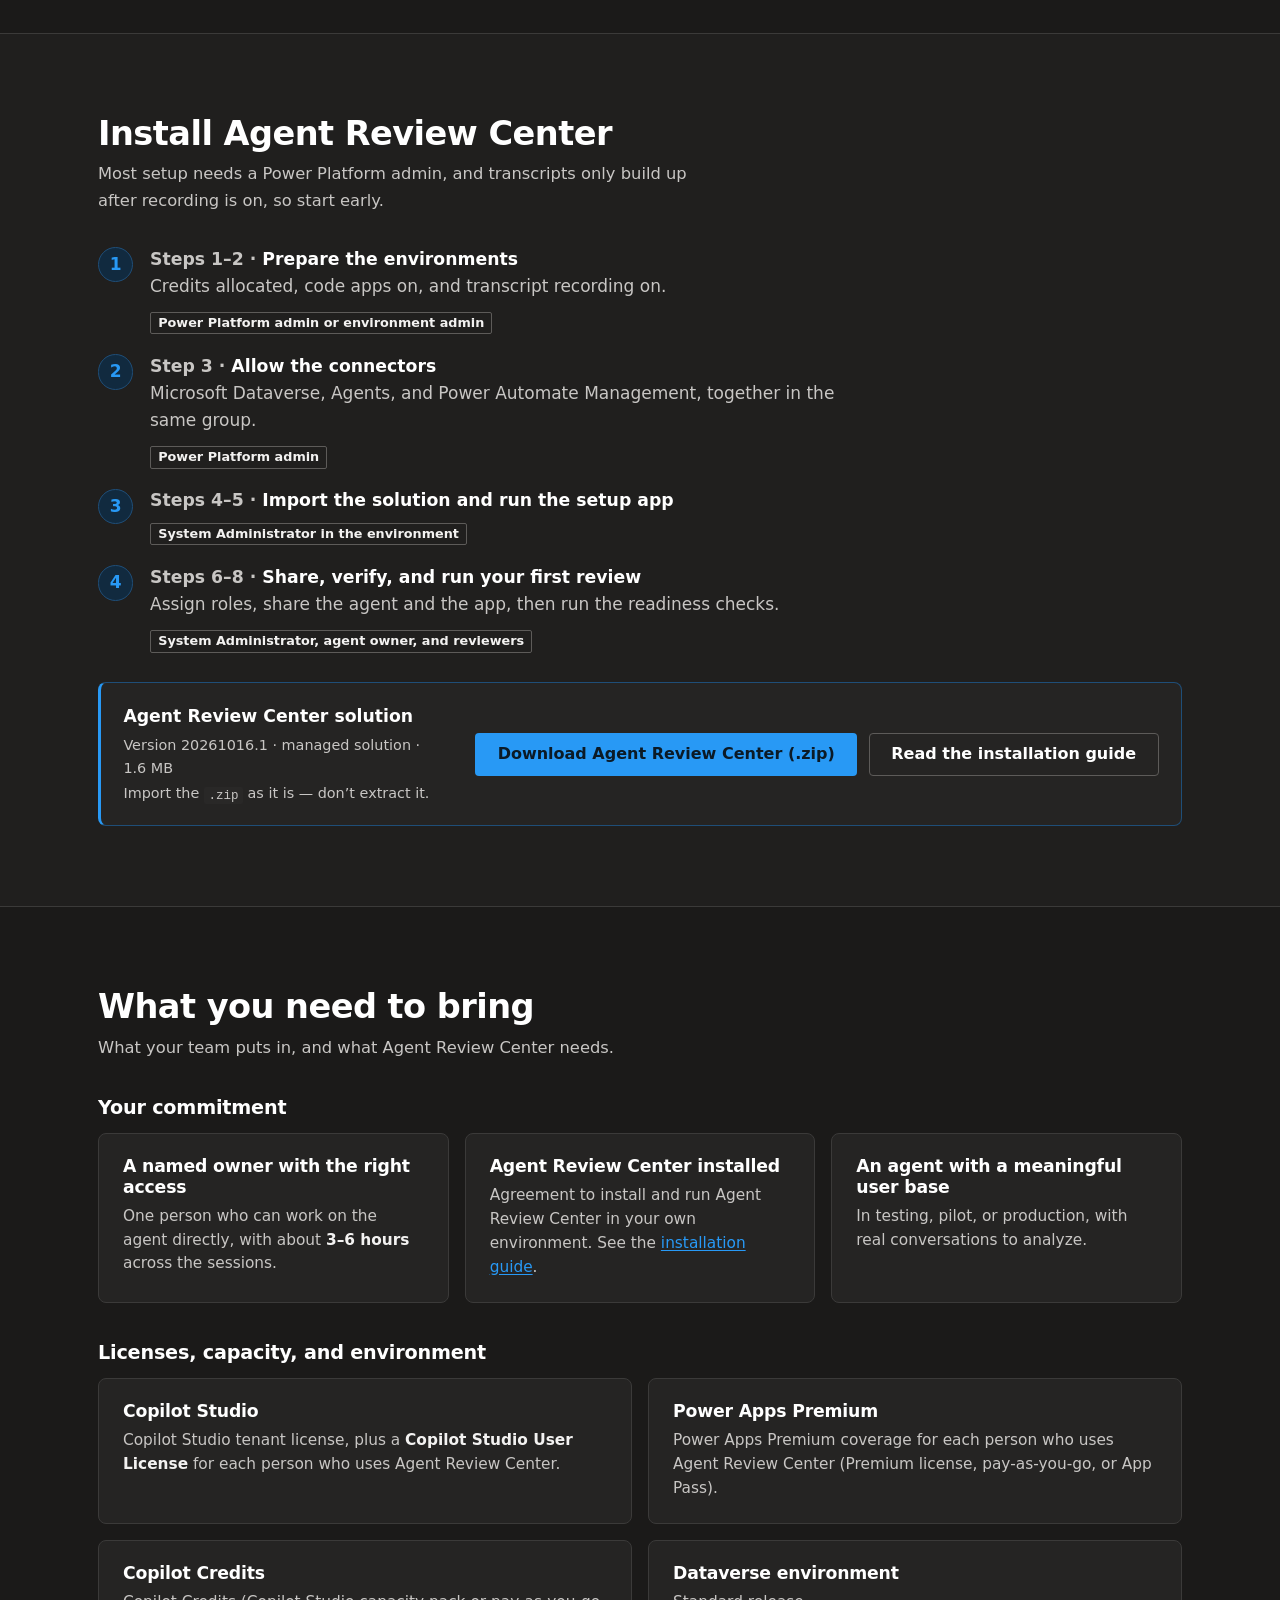
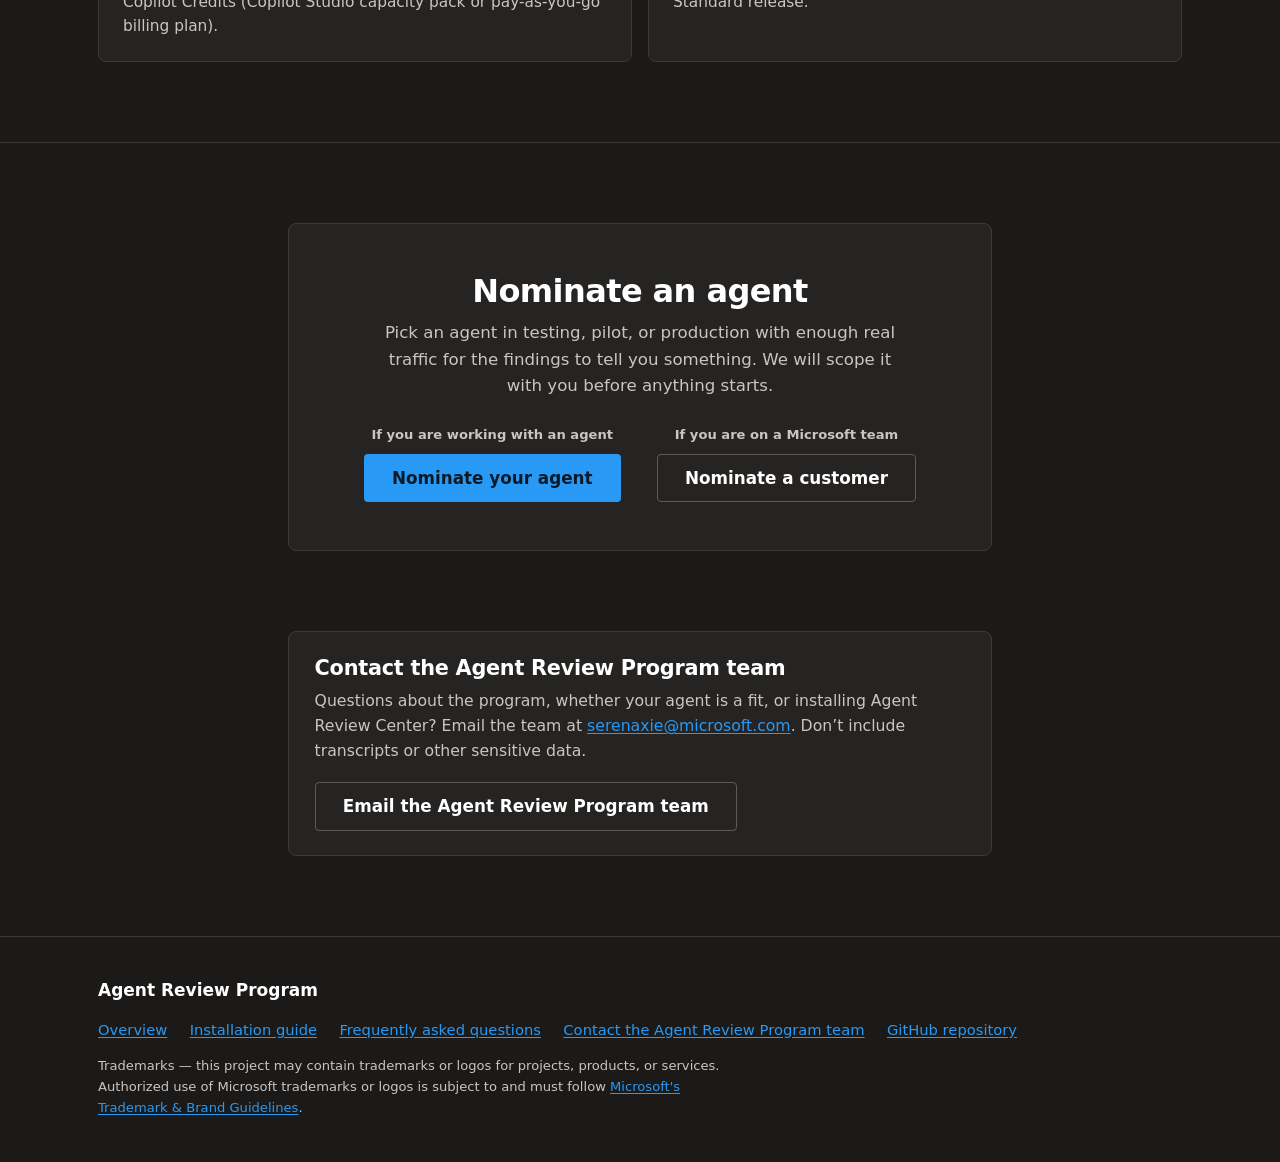
==== commit 7b14fb8f: "Improve responsive page navigation Co-authored-by: Copilot App <223556219+Copilot@users.noreply.gith" ====
--- a/docs/index.html
+++ b/docs/index.html
@@ -49,18 +49,31 @@
 
 <nav class="quick-nav" aria-labelledby="quick-nav-label">
   <div class="quick-nav__inner">
-    <span class="quick-nav__label" id="quick-nav-label">On this page</span>
-    <ul class="quick-nav__list">
-      <li><a class="quick-nav__link" href="#program-and-center">The program and the tool</a></li>
-      <li><a class="quick-nav__link" href="#overview-video">See it in two minutes</a></li>
-      <li><a class="quick-nav__link" href="#how-it-runs">How the program runs</a></li>
-      <li><a class="quick-nav__link" href="#about-center">What Agent Review Center is</a></li>
-      <li><a class="quick-nav__link" href="#see-it">What you get back</a></li>
-      <li><a class="quick-nav__link" href="#install">Install Agent Review Center</a></li>
-      <li><a class="quick-nav__link" href="#what-you-need">What you need to bring</a></li>
-      <li><a class="quick-nav__link" href="#nominate">Nominate an agent</a></li>
-      <li><a class="quick-nav__link" href="#contact">Contact the Agent Review Program team</a></li>
-    </ul>
+    <details class="quick-nav__menu">
+      <summary class="quick-nav__summary">
+        <span class="quick-nav__summary-copy">
+          <span class="quick-nav__label" id="quick-nav-label">On this page</span>
+          <span class="quick-nav__current">The program and the tool</span>
+        </span>
+        <span class="quick-nav__summary-action" aria-hidden="true">
+          <span class="quick-nav__summary-action-text">Sections</span>
+          <svg class="quick-nav__chevron" viewBox="0 0 16 16" width="16" height="16" focusable="false">
+            <path d="m4 6 4 4 4-4" fill="none" stroke="currentColor" stroke-width="1.5" stroke-linecap="round" stroke-linejoin="round"/>
+          </svg>
+        </span>
+      </summary>
+      <ul class="quick-nav__list">
+        <li><a class="quick-nav__link" href="#program-and-center">The program and the tool</a></li>
+        <li><a class="quick-nav__link" href="#overview-video">See it in two minutes</a></li>
+        <li><a class="quick-nav__link" href="#how-it-runs">How the program runs</a></li>
+        <li><a class="quick-nav__link" href="#about-center">What Agent Review Center is</a></li>
+        <li><a class="quick-nav__link" href="#see-it">What you get back</a></li>
+        <li><a class="quick-nav__link" href="#install">Install Agent Review Center</a></li>
+        <li><a class="quick-nav__link" href="#what-you-need">What you need to bring</a></li>
+        <li><a class="quick-nav__link" href="#nominate">Nominate an agent</a></li>
+        <li><a class="quick-nav__link" href="#contact">Contact the Agent Review Program team</a></li>
+      </ul>
+    </details>
   </div>
 </nav>
 
--- a/docs/styles.css
+++ b/docs/styles.css
@@ -207,60 +207,121 @@
   box-shadow: var(--shadow-2);
 }
 .quick-nav__inner {
-  display: block;
   width: 100%;
   max-width: var(--maxw);
   margin-inline: auto;
-  padding: .5rem 28px 0;
+  padding: .45rem 28px;
+}
+.quick-nav__menu {
+  position: relative;
+  width: 100%;
+}
+.quick-nav__summary {
+  display: flex;
+  align-items: center;
+  gap: 1rem;
+  min-height: 56px;
+  padding: .55rem .75rem;
+  border: 1px solid var(--border);
+  border-radius: var(--radius-lg);
+  background: var(--surface);
+  cursor: pointer;
+  list-style: none;
+}
+.quick-nav__summary::-webkit-details-marker { display: none; }
+.quick-nav__summary::marker { content: ""; }
+.quick-nav__summary:hover {
+  border-color: var(--border-strong);
+  background: var(--surface-2);
+}
+.quick-nav__summary:focus-visible {
+  outline: 2px solid var(--brand);
+  outline-offset: 2px;
+}
+.quick-nav__summary-copy {
+  display: grid;
+  gap: .05rem;
+  min-width: 0;
 }
 .quick-nav__label {
-  display: block;
-  padding-bottom: .15rem;
+  color: var(--text-muted);
+  font-size: .72rem;
+  font-weight: 600;
+  letter-spacing: .08em;
+  line-height: 1.2;
+  text-transform: uppercase;
+}
+.quick-nav__current {
+  overflow: hidden;
   color: var(--ink);
-  font-size: .95rem;
-  font-weight: 600;
-  letter-spacing: .01em;
+  font-size: .98rem;
+  font-weight: 600;
+  line-height: 1.35;
+  text-overflow: ellipsis;
+  white-space: nowrap;
+}
+.quick-nav__summary-action {
+  display: inline-flex;
+  flex-shrink: 0;
+  align-items: center;
+  gap: .35rem;
+  margin-left: auto;
+  color: var(--text-muted);
+  font-size: .85rem;
+  font-weight: 600;
+}
+.quick-nav__chevron {
+  transition: transform .15s ease-out;
+}
+.quick-nav__menu[open] .quick-nav__chevron {
+  transform: rotate(180deg);
 }
 .quick-nav__list {
-  display: flex;
-  align-items: stretch;
-  gap: .1rem;
-  width: 100%;
-  min-width: 0;
+  position: absolute;
+  z-index: 2;
+  top: calc(100% + .5rem);
+  right: 0;
+  left: 0;
+  display: grid;
+  grid-template-columns: repeat(3, minmax(0, 1fr));
+  gap: .25rem;
+  max-height: calc(100vh - 164px);
   margin: 0;
-  padding: 0;
-  overflow-x: auto;
+  padding: .5rem;
+  overflow-x: hidden;
+  overflow-y: auto;
+  border: 1px solid var(--border);
+  border-radius: var(--radius-lg);
+  background: var(--surface);
+  box-shadow: var(--shadow-16);
   list-style: none;
-  /* a thin visible scrollbar tells mouse users the row scrolls */
-  scrollbar-width: thin;
-  scrollbar-color: var(--border-strong) transparent;
-  scroll-snap-type: x proximity;
-}
-.quick-nav__list::-webkit-scrollbar { height: 6px; }
-.quick-nav__list::-webkit-scrollbar-thumb { background: var(--border-strong); border-radius: var(--radius); }
+}
 .quick-nav__link {
   display: flex;
   align-items: center;
-  min-height: 52px;
-  padding: .7rem .65rem;
-  border-bottom: 2px solid transparent;
+  min-height: 48px;
+  padding: .65rem .75rem;
+  border-left: 2px solid transparent;
+  border-radius: var(--radius);
   color: var(--text-muted);
   font-size: .95rem;
   font-weight: 600;
   line-height: 1.25;
   text-decoration: none;
-  white-space: nowrap;
-  scroll-snap-align: start;
+  white-space: normal;
 }
 .quick-nav__link:hover {
-  background: var(--surface);
+  background: var(--surface-2);
   color: var(--ink);
 }
 .quick-nav__link[aria-current="location"] {
-  border-bottom-color: var(--brand);
+  border-left-color: var(--brand);
+  background: var(--surface-2);
   color: var(--ink);
 }
-.quick-nav__link:focus-visible { outline-offset: -3px; }
+.quick-nav__link:focus-visible { outline-offset: -2px; }
+
+html:not(.js) .quick-nav { position: static; }
 
 @media (min-width: 1760px) {
   .quick-nav {
@@ -277,30 +338,43 @@
     overflow-y: auto;
   }
   .quick-nav__inner {
-    display: block;
     max-width: none;
     min-height: 0;
-    padding: .9rem 0;
+    padding: 0;
   }
+  .quick-nav__summary {
+    min-height: 54px;
+    padding: .85rem 1rem;
+    border: 0;
+    border-bottom: 1px solid var(--border);
+    border-radius: 0;
+    background: transparent;
+  }
+  .quick-nav__summary:hover { background: var(--surface-2); }
   .quick-nav__label {
+    color: var(--ink);
+    font-size: .95rem;
+    letter-spacing: .01em;
+    text-transform: none;
+  }
+  .quick-nav__current,
+  .quick-nav__summary-action-text { display: none; }
+  .quick-nav__list {
+    position: static;
     display: block;
-    padding: 0 1rem .7rem;
-    font-size: .95rem;
-  }
-  .quick-nav__list {
-    display: block;
+    max-height: none;
+    padding: .35rem 0 .65rem;
     overflow: visible;
+    border: 0;
+    border-radius: 0;
+    background: transparent;
+    box-shadow: none;
   }
   .quick-nav__link {
     min-height: 48px;
     padding: .7rem 1rem;
-    border-bottom: 0;
-    border-left: 2px solid transparent;
+    border-radius: 0;
     white-space: normal;
-  }
-  .quick-nav__link[aria-current="location"] {
-    border-left-color: var(--brand);
-    background: var(--surface-2);
   }
 }
 
@@ -978,12 +1052,13 @@
    responsive
    ========================================================================= */
 @media (max-width: 1759px) {
-  /* header (60px) + sticky quick navigation (~97px) + breathing room */
-  html { scroll-padding-top: 172px; }
+  /* header (60px) + compact quick navigation (~70px) + breathing room */
+  html { scroll-padding-top: 152px; }
 }
 
 @media (max-width: 1040px) {
   .hero__inner { grid-template-columns: 1fr; gap: 2.5rem; }
+  .quick-nav__list { grid-template-columns: repeat(2, minmax(0, 1fr)); }
 }
 
 @media (max-width: 900px) {
@@ -994,7 +1069,6 @@
   body { font-size: 16px; }
   .wrap { padding-inline: 20px; }
   .quick-nav__inner { padding-inline: 20px; }
-  .quick-nav__link { min-height: 48px; }
   .requirements-grid,
   .compare { grid-template-columns: 1fr; }
   .download-card__actions,
@@ -1003,6 +1077,7 @@
 }
 
 @media (max-width: 620px) {
+  .quick-nav__list { grid-template-columns: 1fr; }
   .table-wrap { overflow: visible; }
   .table,
   .table tbody,
@@ -1040,6 +1115,12 @@
   .site-nav__link { padding: .4rem .4rem; font-size: .9rem; }
 }
 
+@media (max-width: 420px) {
+  .quick-nav__summary { gap: .6rem; }
+  .quick-nav__current { font-size: .9rem; }
+  .quick-nav__summary-action-text { display: none; }
+}
+
 @media (max-width: 380px) {
   .site-header__inner { gap: .5rem; }
   .site-nav__link { padding: .4rem .3rem; }
@@ -1063,14 +1144,11 @@
    forced colours (Windows High Contrast)
    ========================================================================= */
 @media (forced-colors: active) {
-  .quick-nav__link { border-bottom-color: Canvas; }
-  .quick-nav__link[aria-current="location"] { border-bottom-color: Highlight; }
+  .quick-nav__summary { border-color: ButtonBorder; }
+  .quick-nav__link { border-left-color: Canvas; }
+  .quick-nav__link[aria-current="location"] { border-left-color: Highlight; }
   .site-nav__link[aria-current="page"] { text-decoration: underline 2px; text-underline-offset: 4px; }
   .who, .step-num { border-color: CanvasText; }
-}
-@media (forced-colors: active) and (min-width: 1760px) {
-  .quick-nav__link { border-left-color: Canvas; }
-  .quick-nav__link[aria-current="location"] { border-left-color: Highlight; }
 }
 /* =========================================================================
    motion preferences
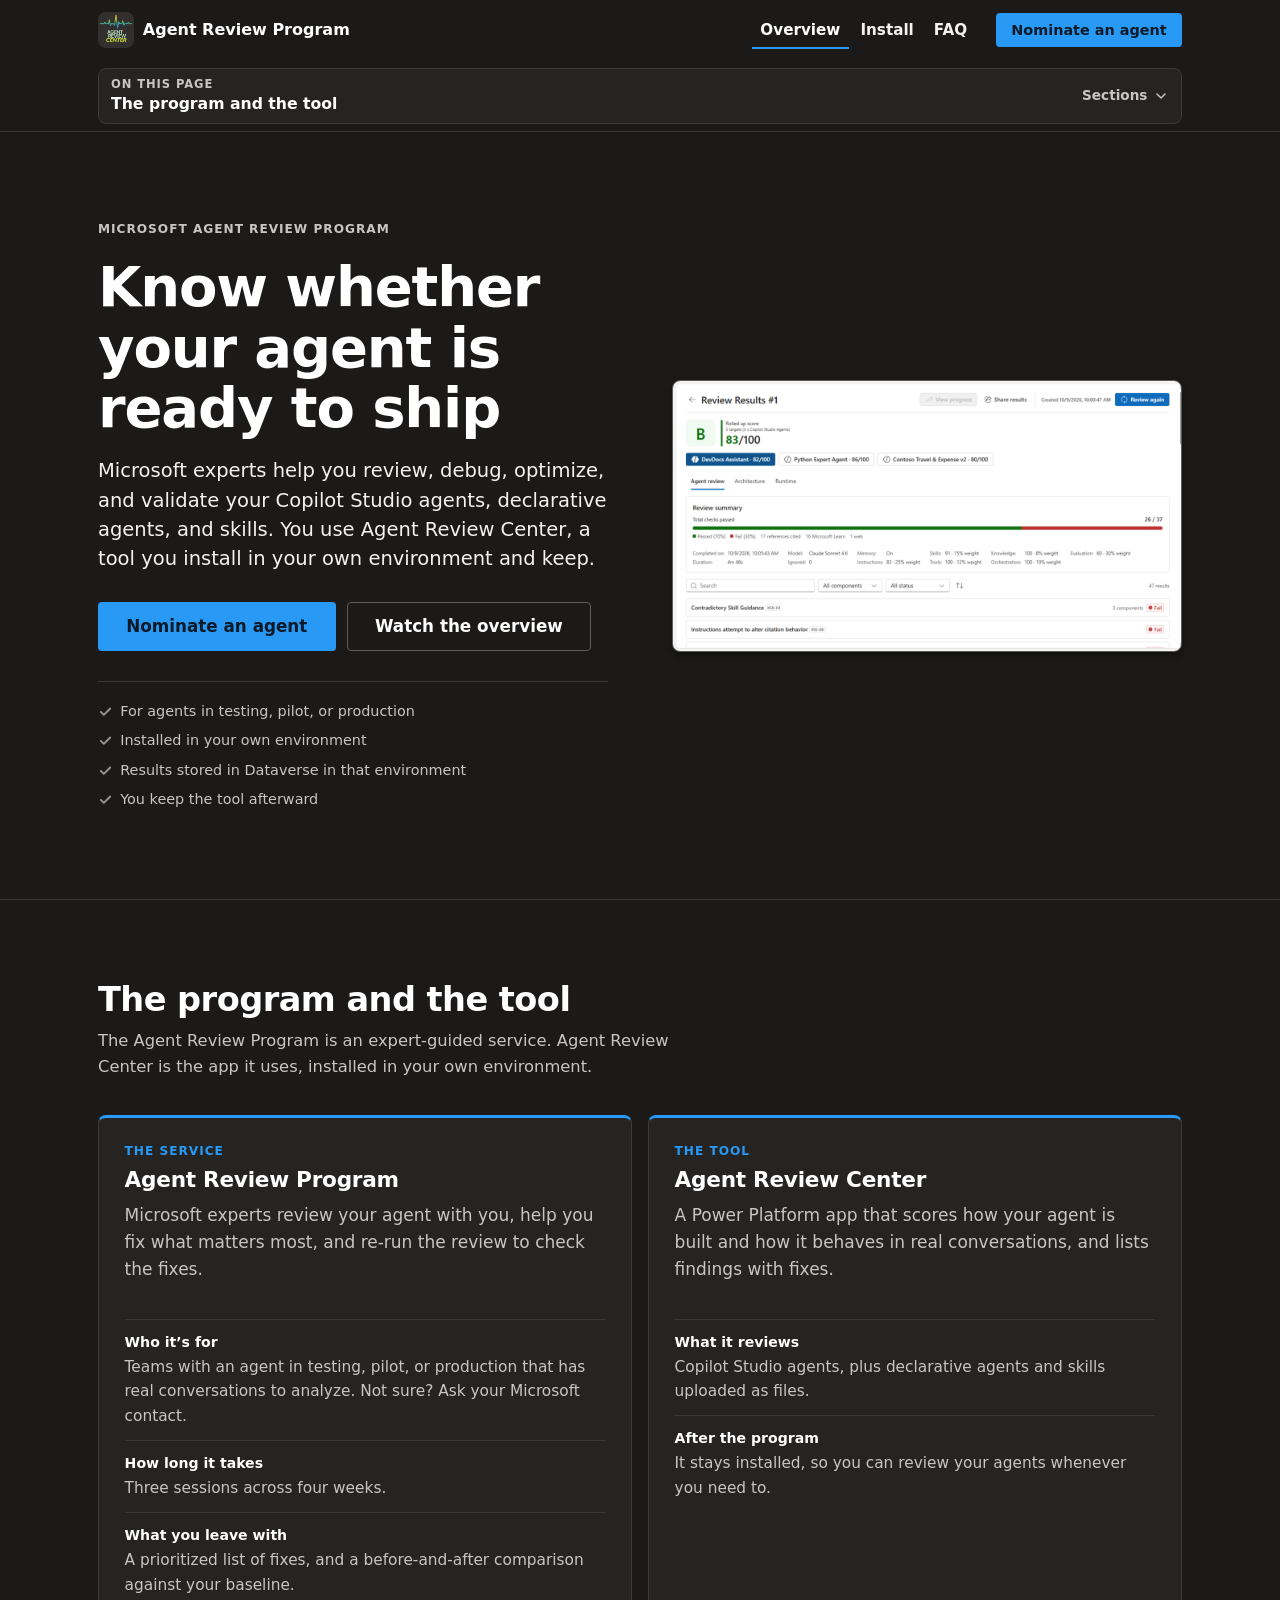
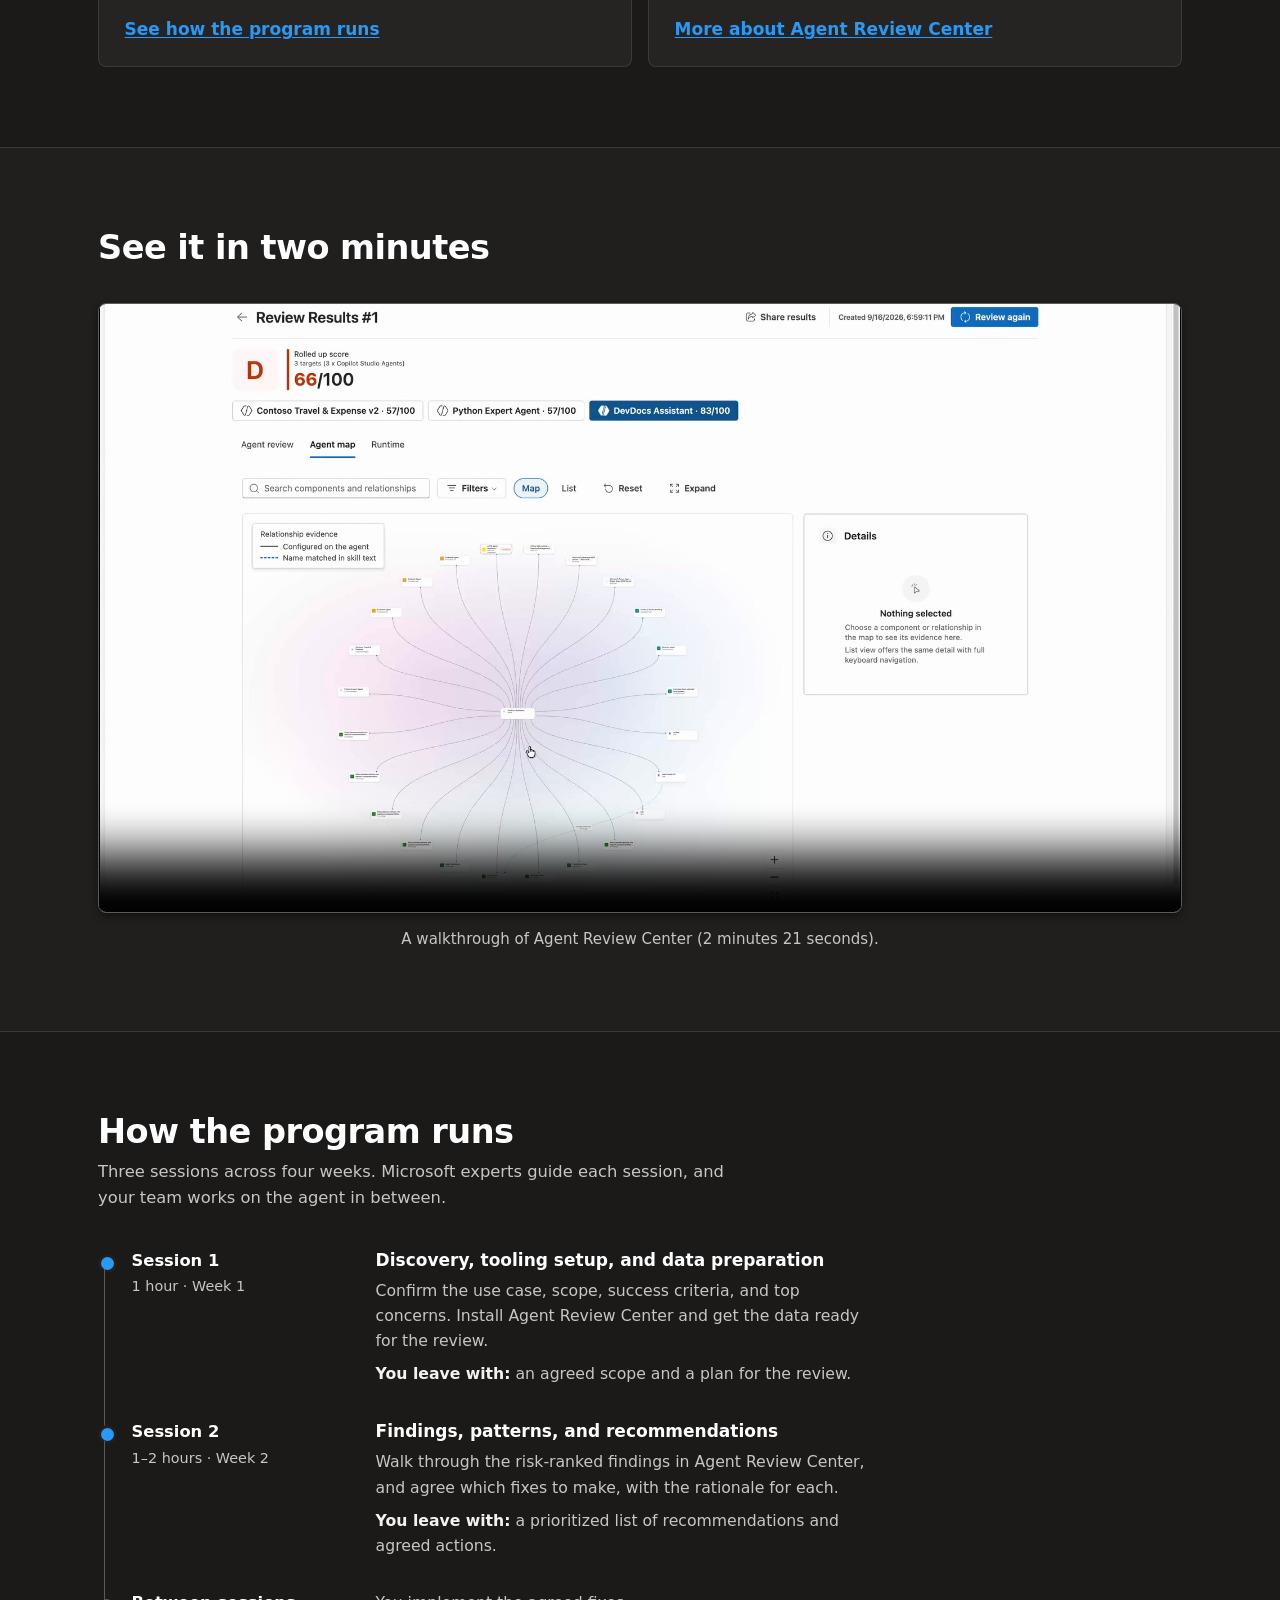
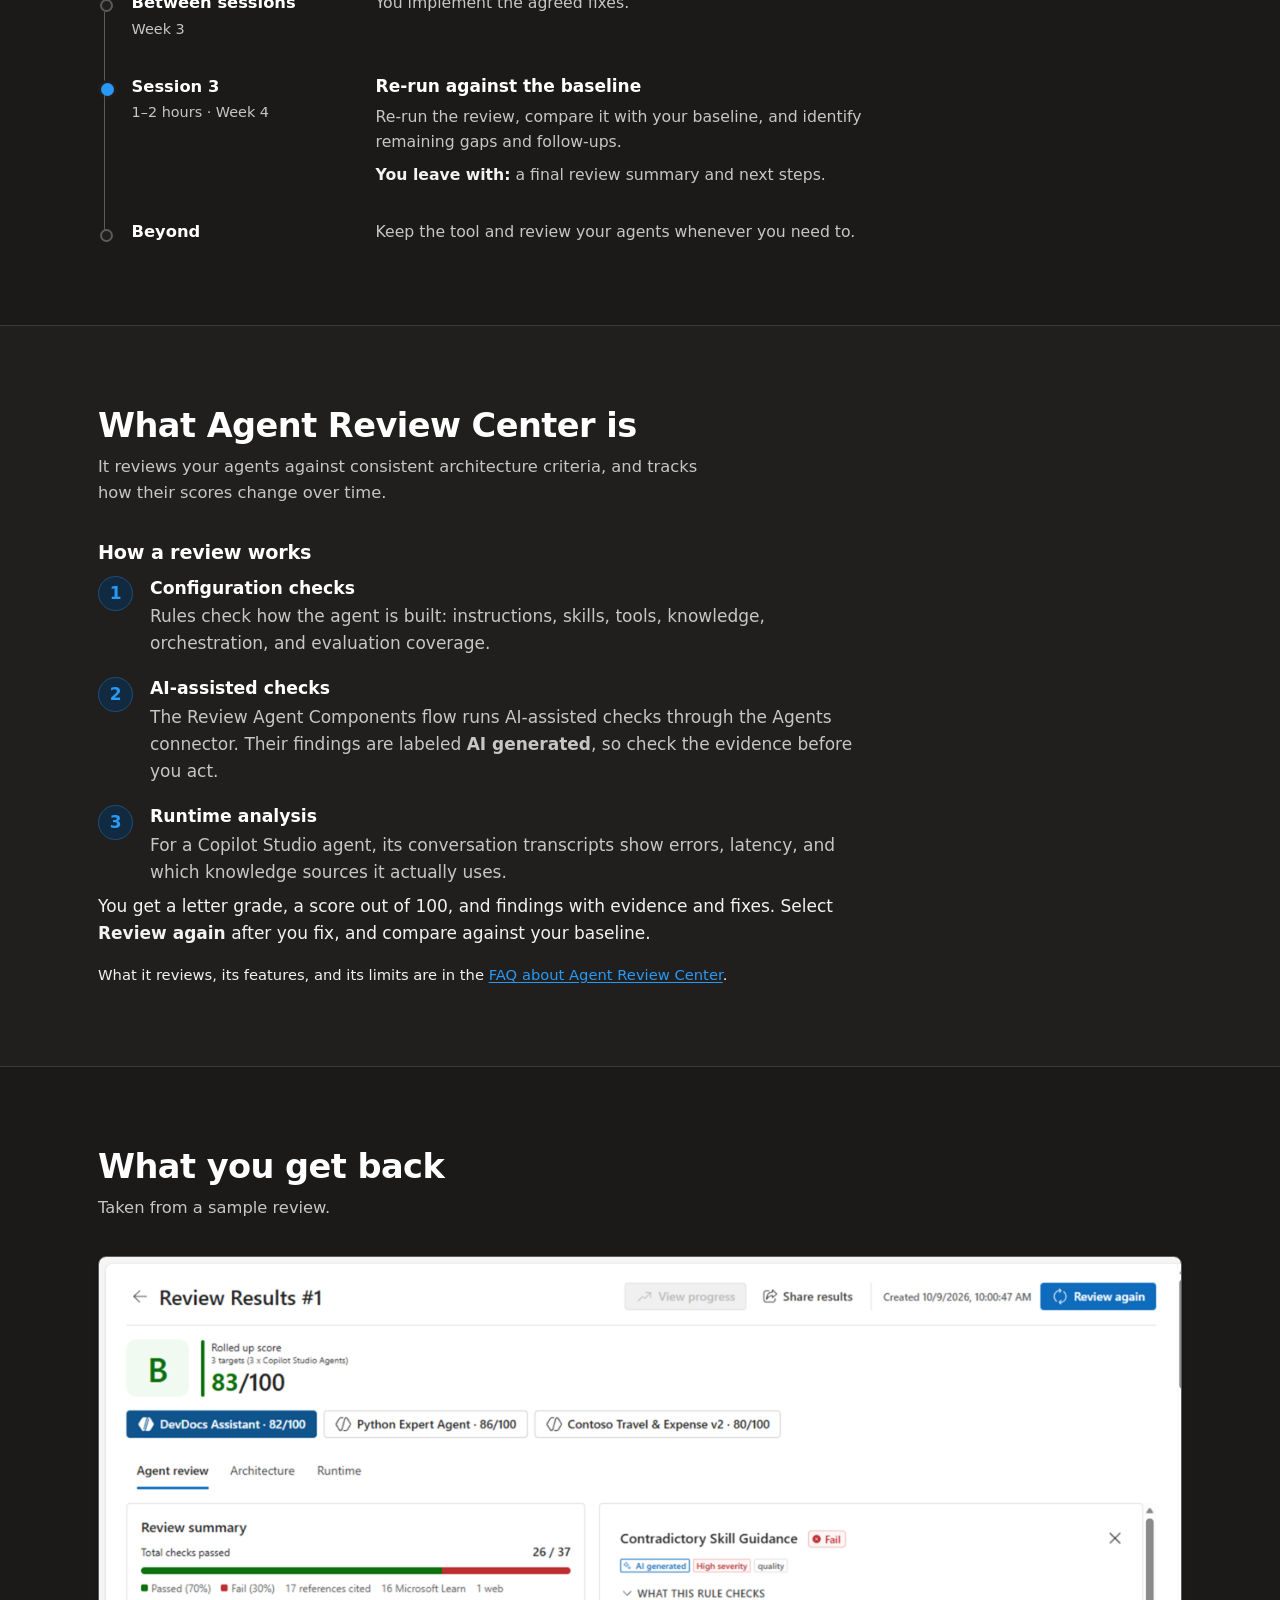
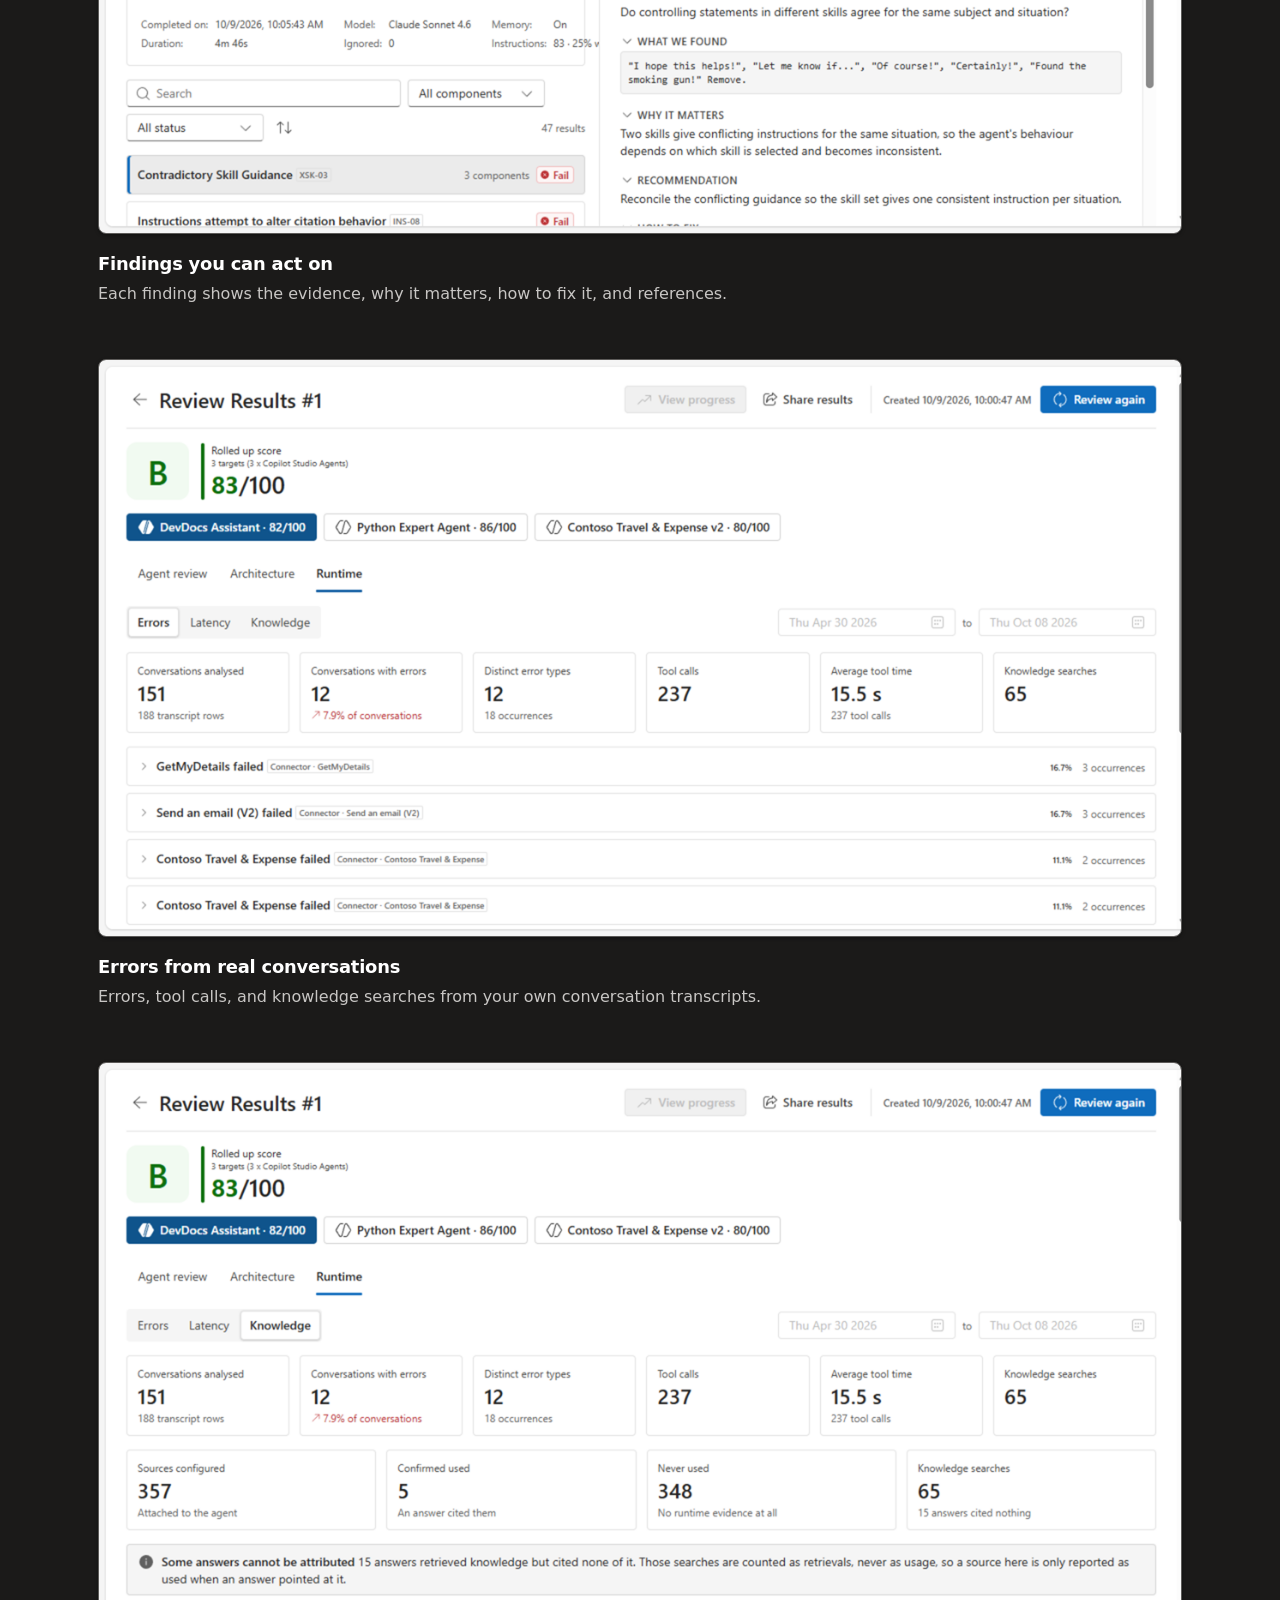
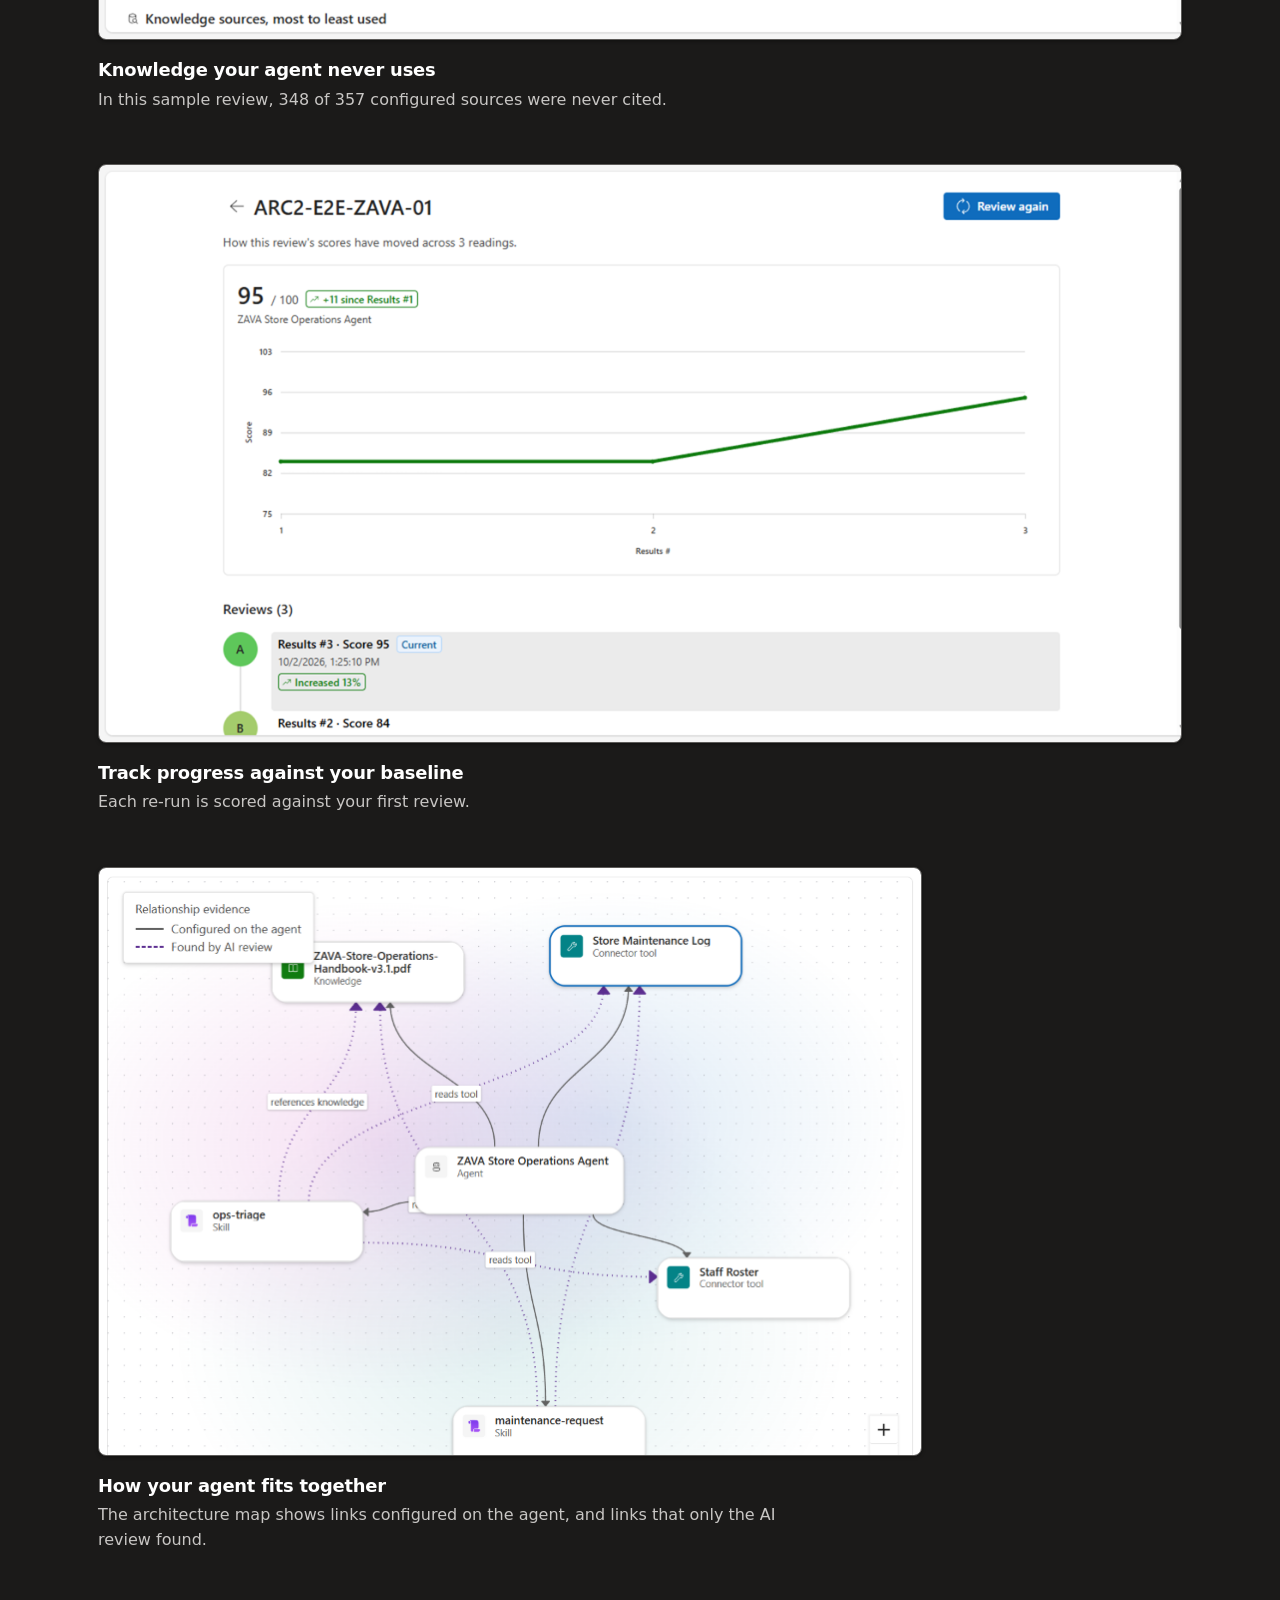
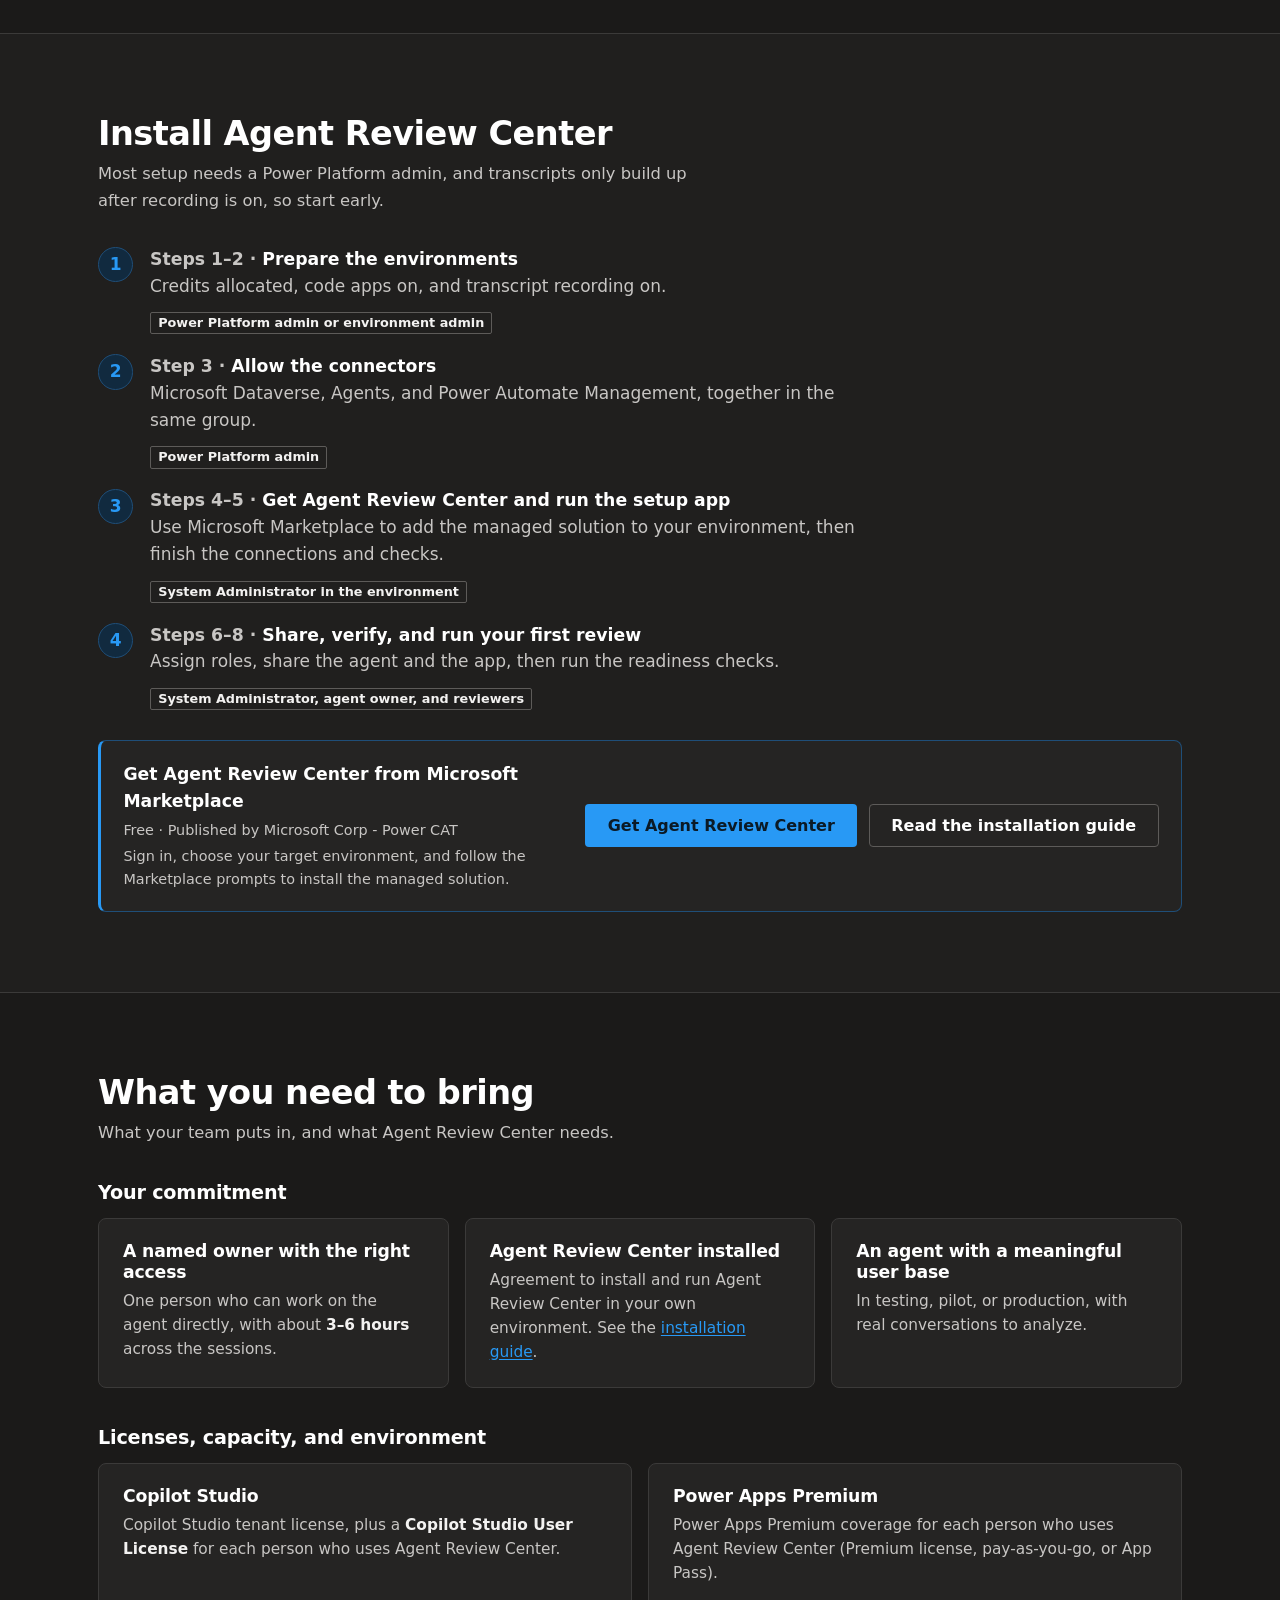
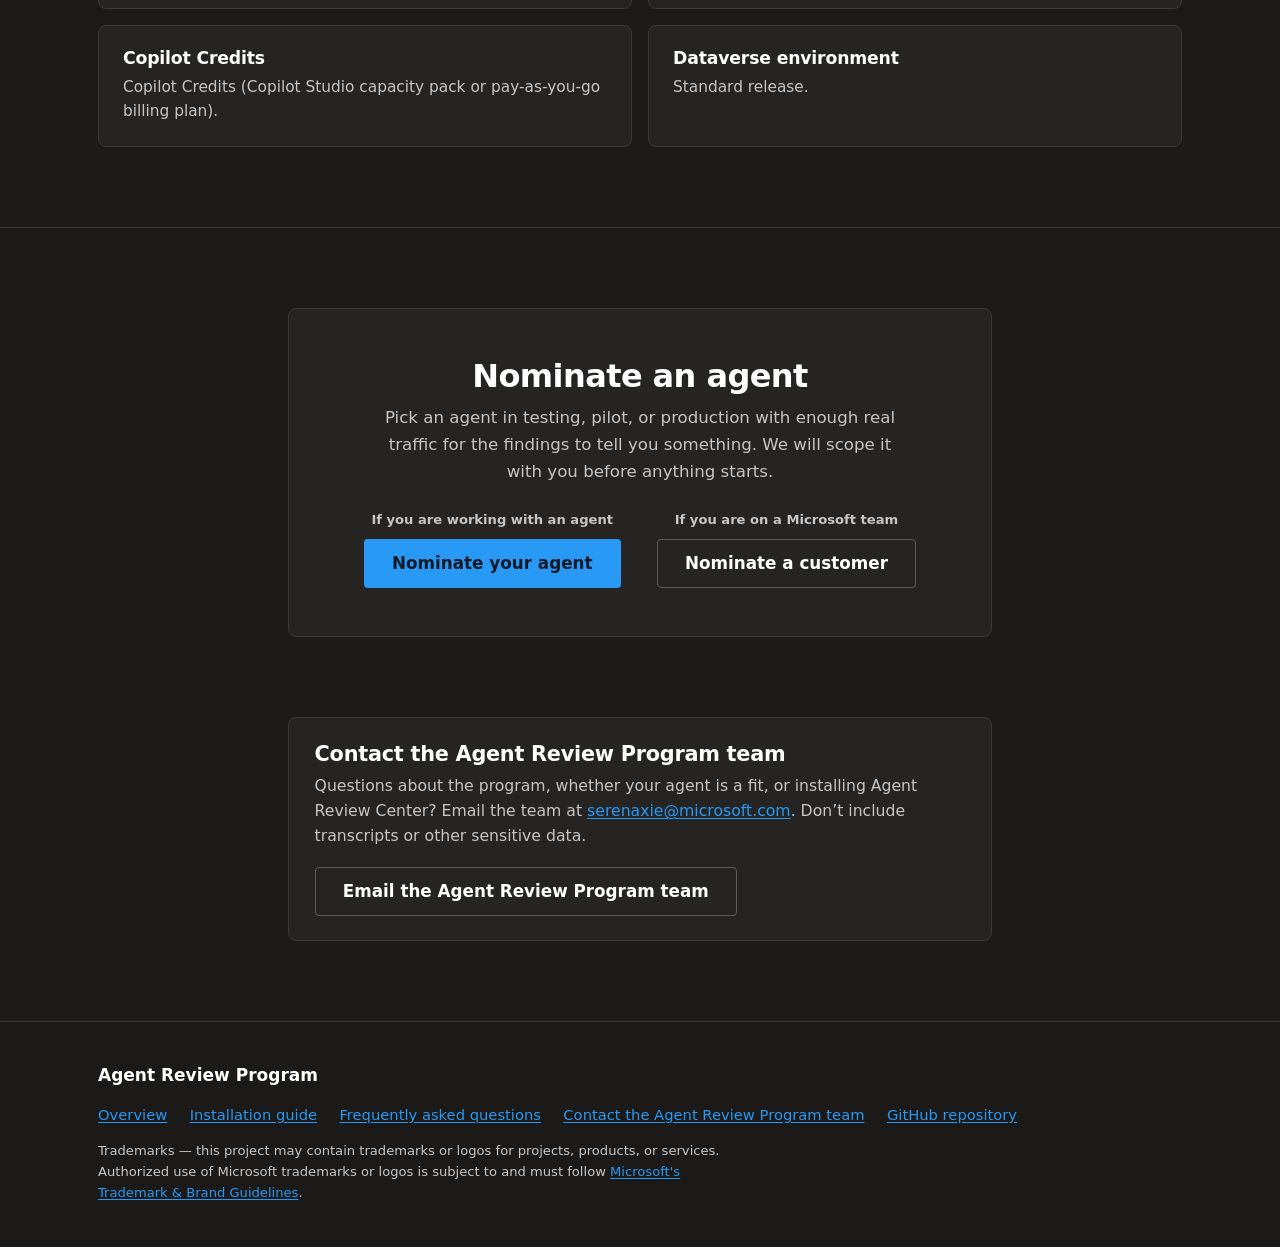
==== commit 65712a60: "Direct customers to Microsoft Marketplace Replace website ZIP download calls to action and manual im" ====
--- a/docs/index.html
+++ b/docs/index.html
@@ -406,7 +406,8 @@
           <p class="steps__who"><span class="who"><span class="visually-hidden">Who: </span>Power Platform admin</span></p>
         </li>
         <li class="steps__item">
-          <h3 class="steps__title"><span class="steps__range">Steps 4&ndash;5 &middot;</span> Import the solution and run the setup app</h3>
+          <h3 class="steps__title"><span class="steps__range">Steps 4&ndash;5 &middot;</span> Get Agent Review Center and run the setup app</h3>
+          <p>Use Microsoft Marketplace to add the managed solution to your environment, then finish the connections and checks.</p>
           <p class="steps__who"><span class="who"><span class="visually-hidden">Who: </span>System Administrator in the environment</span></p>
         </li>
         <li class="steps__item">
@@ -416,22 +417,18 @@
         </li>
       </ol>
 
-      <!-- ===================== SOLUTION DOWNLOAD =====================
-           Points at the GitHub release asset. On each release, update the
-           URL, version and size here and in install.html (#download) —
-           see .github/RELEASING.md.
-           ============================================================ -->
+      <!-- ===================== MICROSOFT MARKETPLACE =====================
+           Keep this URL in sync with install.html (#download).
+           ================================================================ -->
       <div class="download-card" data-reveal>
         <div class="download-card__text">
-          <p class="download-card__title">Agent Review Center solution</p>
-          <p class="download-card__meta">Version 20261016.1 &middot; managed solution &middot; 1.6&nbsp;MB</p>
-          <p class="download-card__note">Import the <code>.zip</code> as it is &mdash; don&rsquo;t extract it.</p>
+          <p class="download-card__title">Get Agent Review Center from Microsoft Marketplace</p>
+          <p class="download-card__meta">Free &middot; Published by Microsoft Corp - Power CAT</p>
+          <p class="download-card__note">Sign in, choose your target environment, and follow the Marketplace prompts to install the managed solution.</p>
         </div>
         <div class="download-card__actions">
           <a class="btn btn--primary"
-             href="https://github.com/microsoft/AI-Solution-Review/releases/download/v20261016.1/AgentReviewCenter_20261016.1_managed.zip"
-             type="application/zip" download
-             data-solution-download>Download Agent Review Center (.zip)</a>
+             href="https://marketplace.microsoft.com/en-us/product/microsoftpowercatarch.agentreviewprogram">Get Agent Review Center</a>
           <a class="btn btn--ghost" href="install.html">Read the installation guide</a>
         </div>
       </div>
--- a/docs/styles.css
+++ b/docs/styles.css
@@ -386,6 +386,7 @@
   border: 1px solid transparent; text-decoration: none; cursor: pointer;
   transition: background-color .1s linear, border-color .1s linear, color .1s linear;
 }
+.btn:disabled { opacity: .5; cursor: not-allowed; }
 /* Dark brand blue is light enough that the label must be dark to pass AA. */
 .btn--primary { background: var(--brand); color: #0b1a26; }
 .btn--primary:hover { background: var(--brand-hover); color: #0b1a26; }
@@ -853,8 +854,7 @@
 .contact__text { color: var(--text-muted); font-size: .98rem; max-width: 62ch; }
 .contact__btn { flex-shrink: 0; }
 
-/* ---------- solution download ----------
-   The button points at the GitHub release asset; see .github/RELEASING.md. */
+/* ---------- Microsoft Marketplace card ---------- */
 .download-card {
   display: flex;
   flex-wrap: wrap;
@@ -868,7 +868,24 @@
   border-left: 3px solid var(--brand);
   border-radius: var(--radius-lg);
 }
-.download-card--inline { margin: .8rem 0 1.2rem; }
+.download-card--featured {
+  flex-direction: column;
+  max-width: 760px;
+  margin: clamp(2rem, 5vw, 3rem) auto 0;
+  padding: clamp(1.5rem, 4vw, 2rem);
+  border-left-width: 1px;
+  border-top: 3px solid var(--brand);
+  text-align: center;
+  box-shadow: var(--shadow-8);
+}
+.download-card__eyebrow {
+  margin: 0 0 .35rem;
+  color: var(--brand);
+  font-size: .76rem;
+  font-weight: 700;
+  letter-spacing: .08em;
+  text-transform: uppercase;
+}
 .download-card__text { flex: 1 1 28ch; min-width: 0; }
 .download-card__title {
   margin-bottom: .2rem;
@@ -879,8 +896,10 @@
 }
 .download-card__meta,
 .download-card__note { margin-bottom: .15rem; color: var(--text-muted); font-size: .9rem; }
-.download-card__hash { font-size: .78rem; overflow-wrap: anywhere; word-break: break-all; }
 .download-card__actions { display: flex; flex-wrap: wrap; gap: .7rem; }
+.download-card--featured .download-card__text { flex-basis: auto; }
+.download-card--featured .download-card__title { font-size: clamp(1.25rem, 2.5vw, 1.55rem); }
+.download-card--featured .download-card__actions { justify-content: center; }
 
 /* ---------- footer ---------- */
 .site-footer { border-top: 1px solid var(--border); background: var(--bg); padding-block: 2.5rem 2.75rem; }
@@ -991,23 +1010,105 @@
 /* =========================================================================
    Installation guide page
    ========================================================================= */
-.guide-glance { margin-top: 0; }
-.section__lede + .table-wrap { margin-top: 1.4rem; }
-.guide-glance td a, .guide-glance th a { font-weight: 600; }
-
-.phase + .phase {
-  margin-top: 3.2rem;
-  padding-top: 2.6rem;
-  border-top: 1px solid var(--border);
+.install-steps__head {
+  display: flex;
+  flex-wrap: wrap;
+  align-items: end;
+  justify-content: space-between;
+  gap: 1rem 1.5rem;
+  margin-bottom: 1.5rem;
+}
+.install-steps__head .section__lede { margin-bottom: 0; }
+.install-tools {
+  display: flex;
+  flex-wrap: wrap;
+  gap: .55rem;
+}
+.install-tools[hidden] { display: none; }
+
+.phase {
+  background: var(--surface);
+  border: 1px solid var(--border);
+  border-radius: var(--radius-lg);
+}
+.phase + .phase { margin-top: .7rem; }
+.phase[open] { border-color: var(--border-strong); }
+.phase__summary {
+  padding: 1rem 1.15rem;
+  border-radius: var(--radius-lg);
+  color: var(--ink);
+  list-style: none;
+  cursor: pointer;
+}
+.phase__summary::-webkit-details-marker { display: none; }
+.phase__summary:hover { background: var(--surface-2); }
+.phase__summary:focus-visible {
+  outline: 2px solid var(--brand);
+  outline-offset: -3px;
+}
+.phase[open] > .phase__summary {
+  border-bottom: 1px solid var(--border);
+  border-radius: var(--radius-lg) var(--radius-lg) 0 0;
 }
 .phase__title {
+  display: grid;
+  grid-template-columns: auto minmax(0, 1fr) auto;
+  align-items: center;
+  gap: .85rem;
+  width: 100%;
+  margin: 0;
+  font-size: 1.08rem;
+  letter-spacing: -.01em;
+  line-height: 1.35;
+}
+.phase__summary-copy {
+  display: grid;
+  gap: .25rem;
+  min-width: 0;
+}
+.phase__summary-title {
+  color: var(--ink);
+  font-family: var(--font-display);
+  font-weight: 600;
+}
+.phase__summary-meta {
   display: flex;
+  flex-wrap: wrap;
+  gap: .15rem 1rem;
+  color: var(--text-muted);
+  font-family: var(--font);
+  font-size: .84rem;
+  font-weight: 400;
+  letter-spacing: 0;
+}
+.phase__summary-meta strong {
+  color: var(--text);
+  font-weight: 600;
+}
+.phase__summary-action {
+  display: inline-flex;
   align-items: center;
-  gap: .7rem;
-  font-size: clamp(1.35rem, 2.6vw, 1.6rem);
-  letter-spacing: -.012em;
-}
-.phase h3 { margin: 1.9rem 0 .6rem; font-size: 1.1rem; }
+  gap: .35rem;
+  color: var(--text-muted);
+  font-family: var(--font);
+  font-size: .82rem;
+  font-weight: 600;
+  letter-spacing: 0;
+}
+.phase__hide { display: none; }
+.phase__chevron { transition: transform .15s ease-out; }
+.phase[open] .phase__show { display: none; }
+.phase[open] .phase__hide { display: inline; }
+.phase[open] .phase__chevron { transform: rotate(180deg); }
+.phase__body {
+  padding: 1.25rem 1.3rem 1.5rem;
+}
+.phase__body > :first-child { margin-top: 0; }
+.phase__body > :last-child { margin-bottom: 0; }
+.phase__reference-icon {
+  border-style: dashed;
+}
+.phase__body h4 { margin: 1.9rem 0 .6rem; font-size: 1.1rem; }
 .phase p, .phase li { color: var(--text-muted); }
 .phase strong { color: var(--text); }
 .phase .table tbody th { color: var(--ink); }
@@ -1098,6 +1199,14 @@
   }
   .phase__meta { grid-template-columns: 1fr; gap: .1rem; }
   .phase__meta dd + dt { margin-top: .5rem; }
+  .install-tools { width: 100%; }
+  .install-tools .btn { flex: 1 1 8rem; min-height: 44px; }
+  .phase__summary { padding: .9rem; }
+  .phase__title { align-items: start; gap: .7rem; }
+  .phase__summary-meta { display: grid; gap: .1rem; }
+  .phase__summary-action { padding-top: .45rem; }
+  .phase__summary-action > span { display: none; }
+  .phase__body { padding: 1.1rem 1rem 1.3rem; }
 }
 
 /* the header carries only the brand and the primary action; below this the
@@ -1149,6 +1258,8 @@
   .quick-nav__link[aria-current="location"] { border-left-color: Highlight; }
   .site-nav__link[aria-current="page"] { text-decoration: underline 2px; text-underline-offset: 4px; }
   .who, .step-num { border-color: CanvasText; }
+  .phase[open] { border-color: CanvasText; }
+  .phase__summary:focus-visible { outline-color: Highlight; }
 }
 /* =========================================================================
    motion preferences
@@ -1169,10 +1280,12 @@
    ========================================================================= */
 @media print {
   html { background: #fff; color-scheme: light; }
-  .site-header, .quick-nav, .skip, .hero__actions, .closing .btn, .video, .callout__actions, .faq-tools, .faq-toc, .download-card__actions, .contact__btn { display: none; }
+  .site-header, .quick-nav, .skip, .hero__actions, .closing .btn, .video, .callout__actions, .faq-tools, .faq-toc, .install-tools, .download-card__actions, .contact__btn { display: none; }
   body { background: #fff; color: #000; font-size: 11pt; }
   *, *::before, *::after { background: transparent !important; box-shadow: none !important; }
   .js [data-reveal] { opacity: 1 !important; transform: none !important; }
+  .phase__body { display: block !important; }
+  .phase__summary-action { display: none; }
   .shot__img, .hero__shot { break-inside: avoid; }
   .phase, .requirement, .compare__card, .faq { break-inside: avoid; }
   h1, h2, h3, h4, p, li, dt, dd, th, td, figcaption, strong, code, summary, pre { color: #000 !important; }
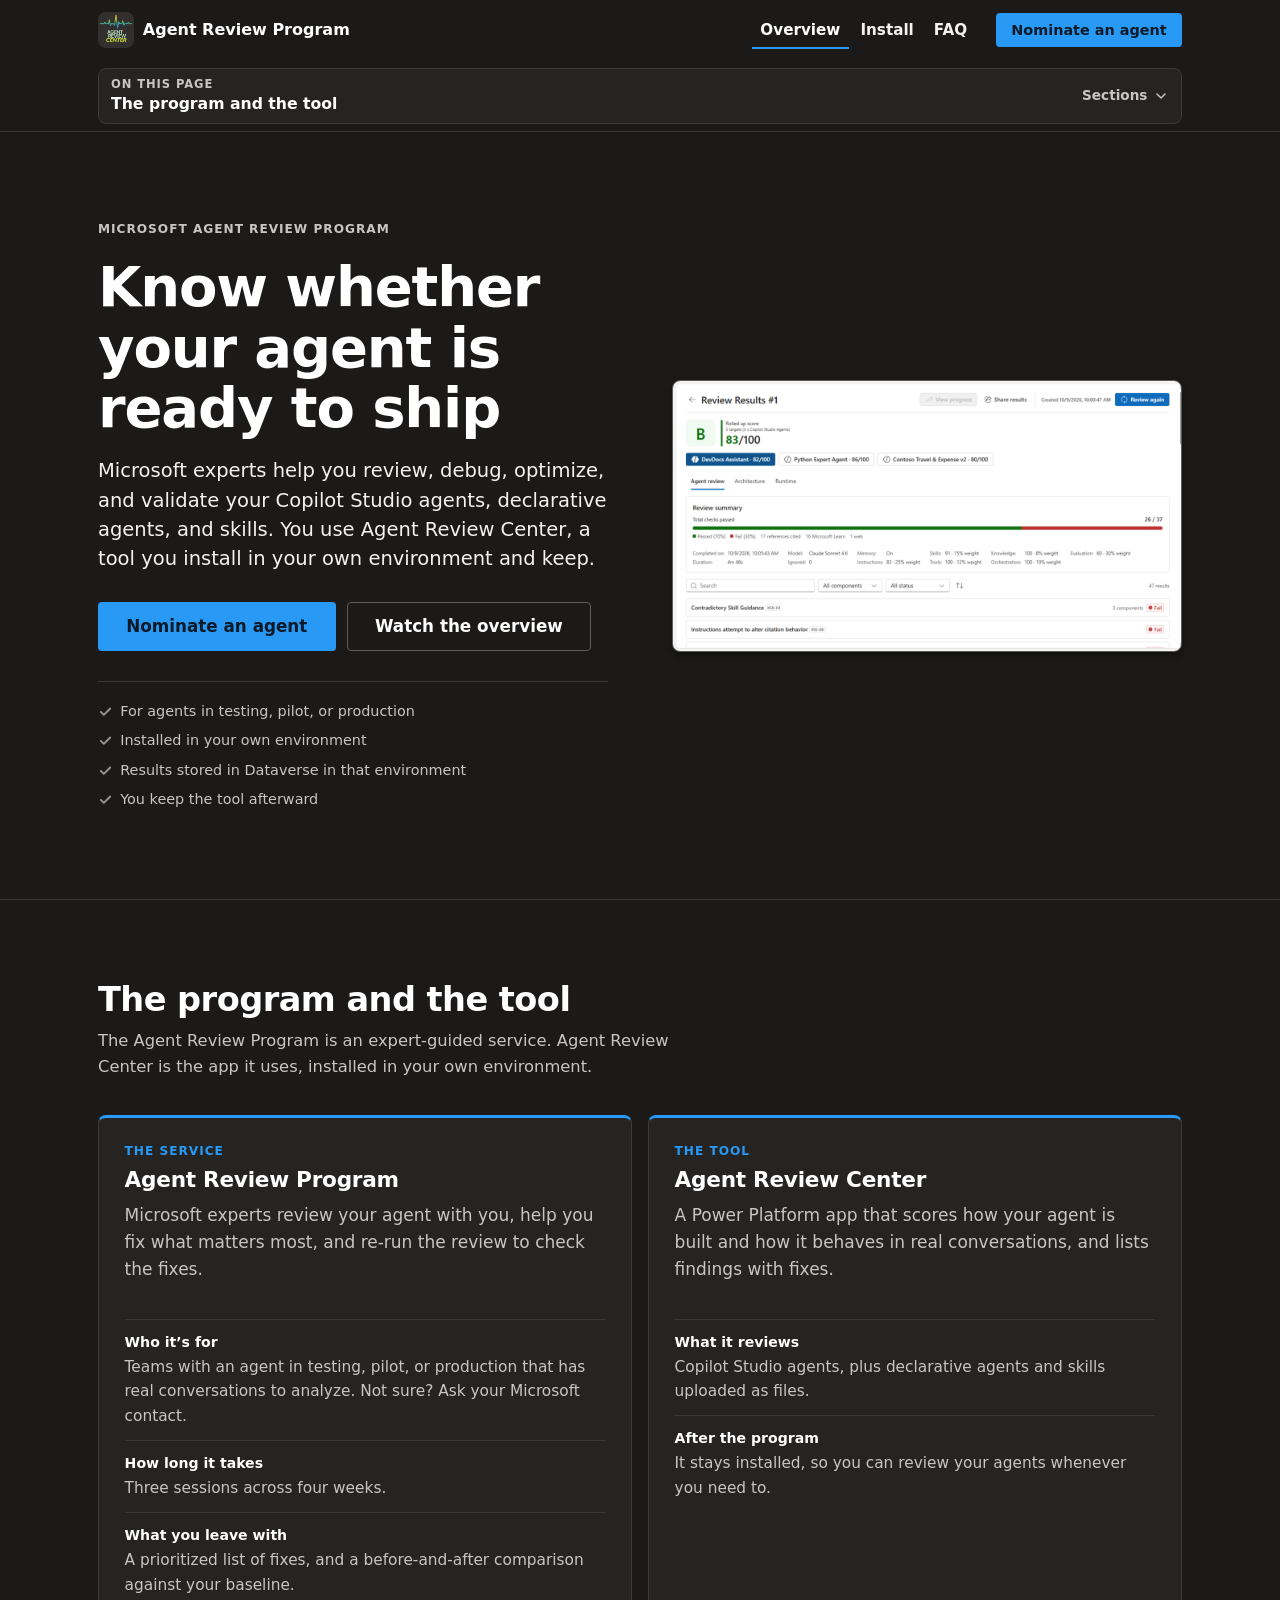
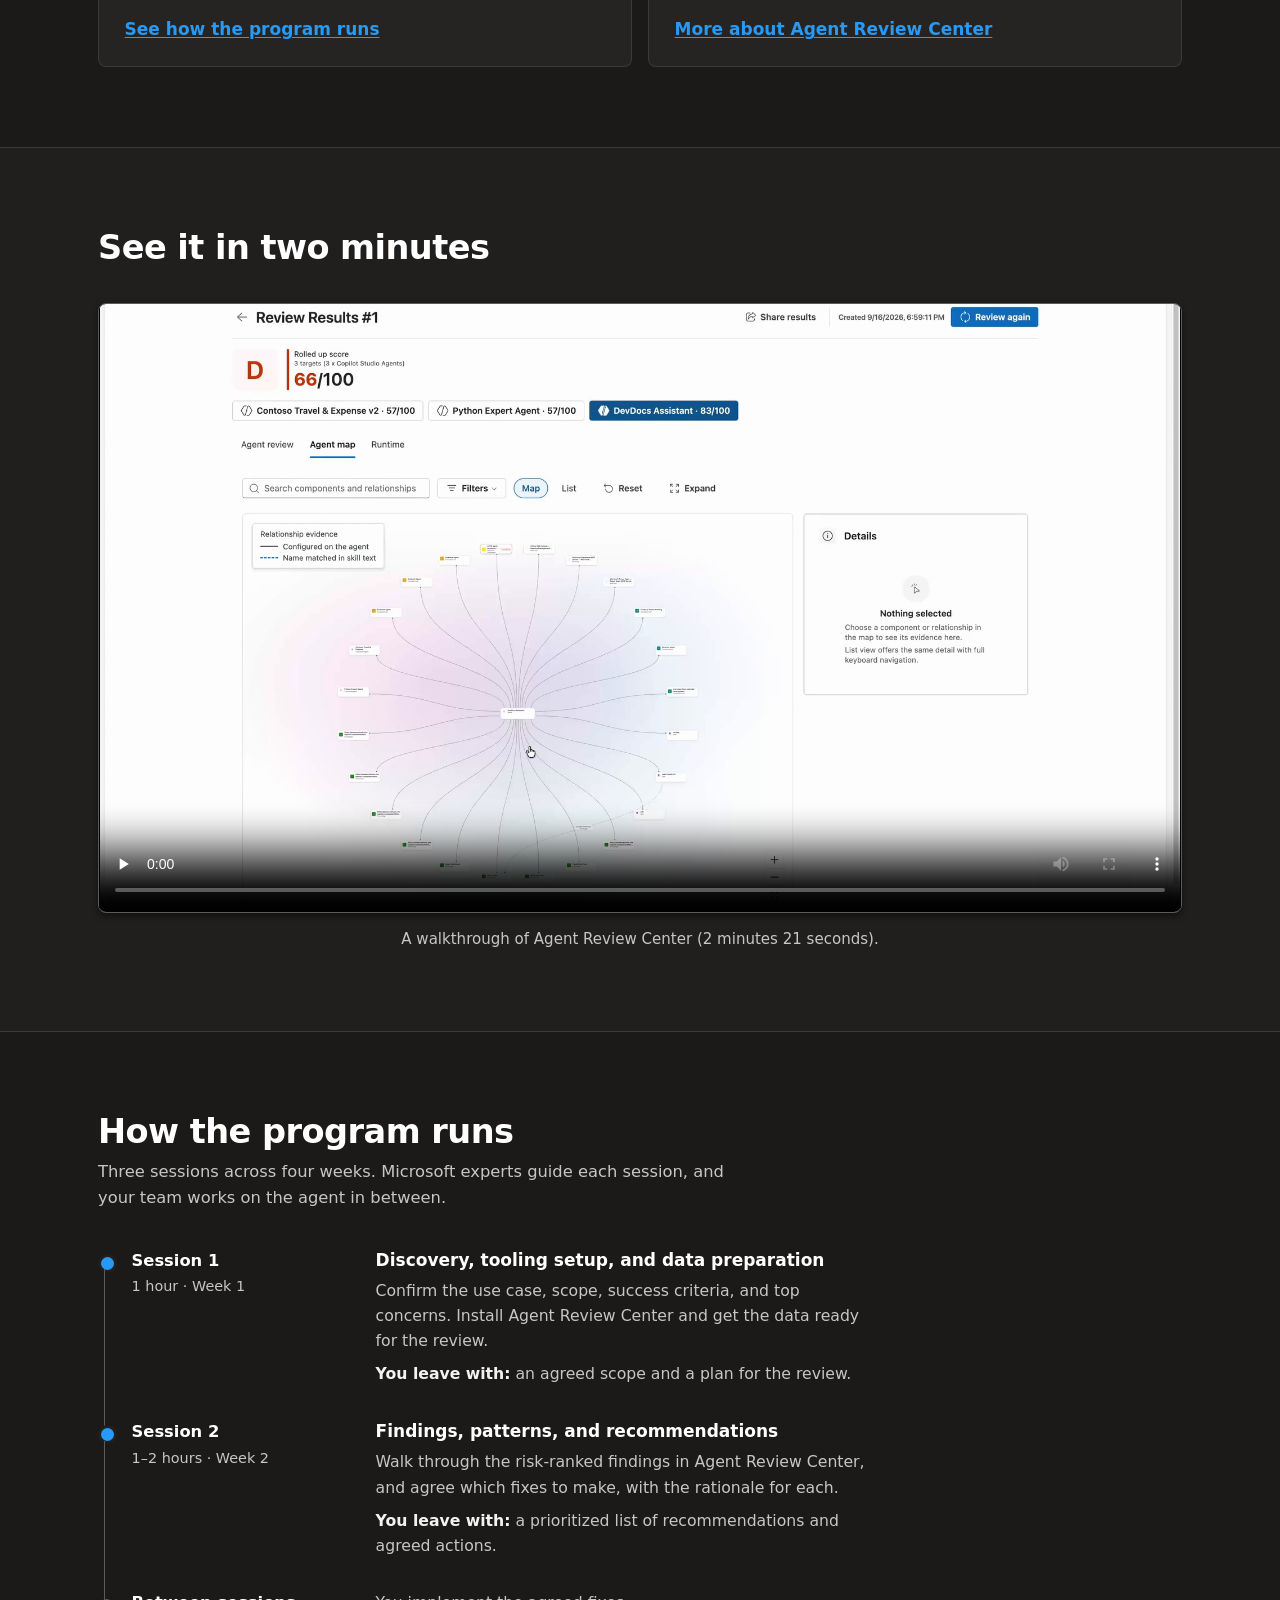
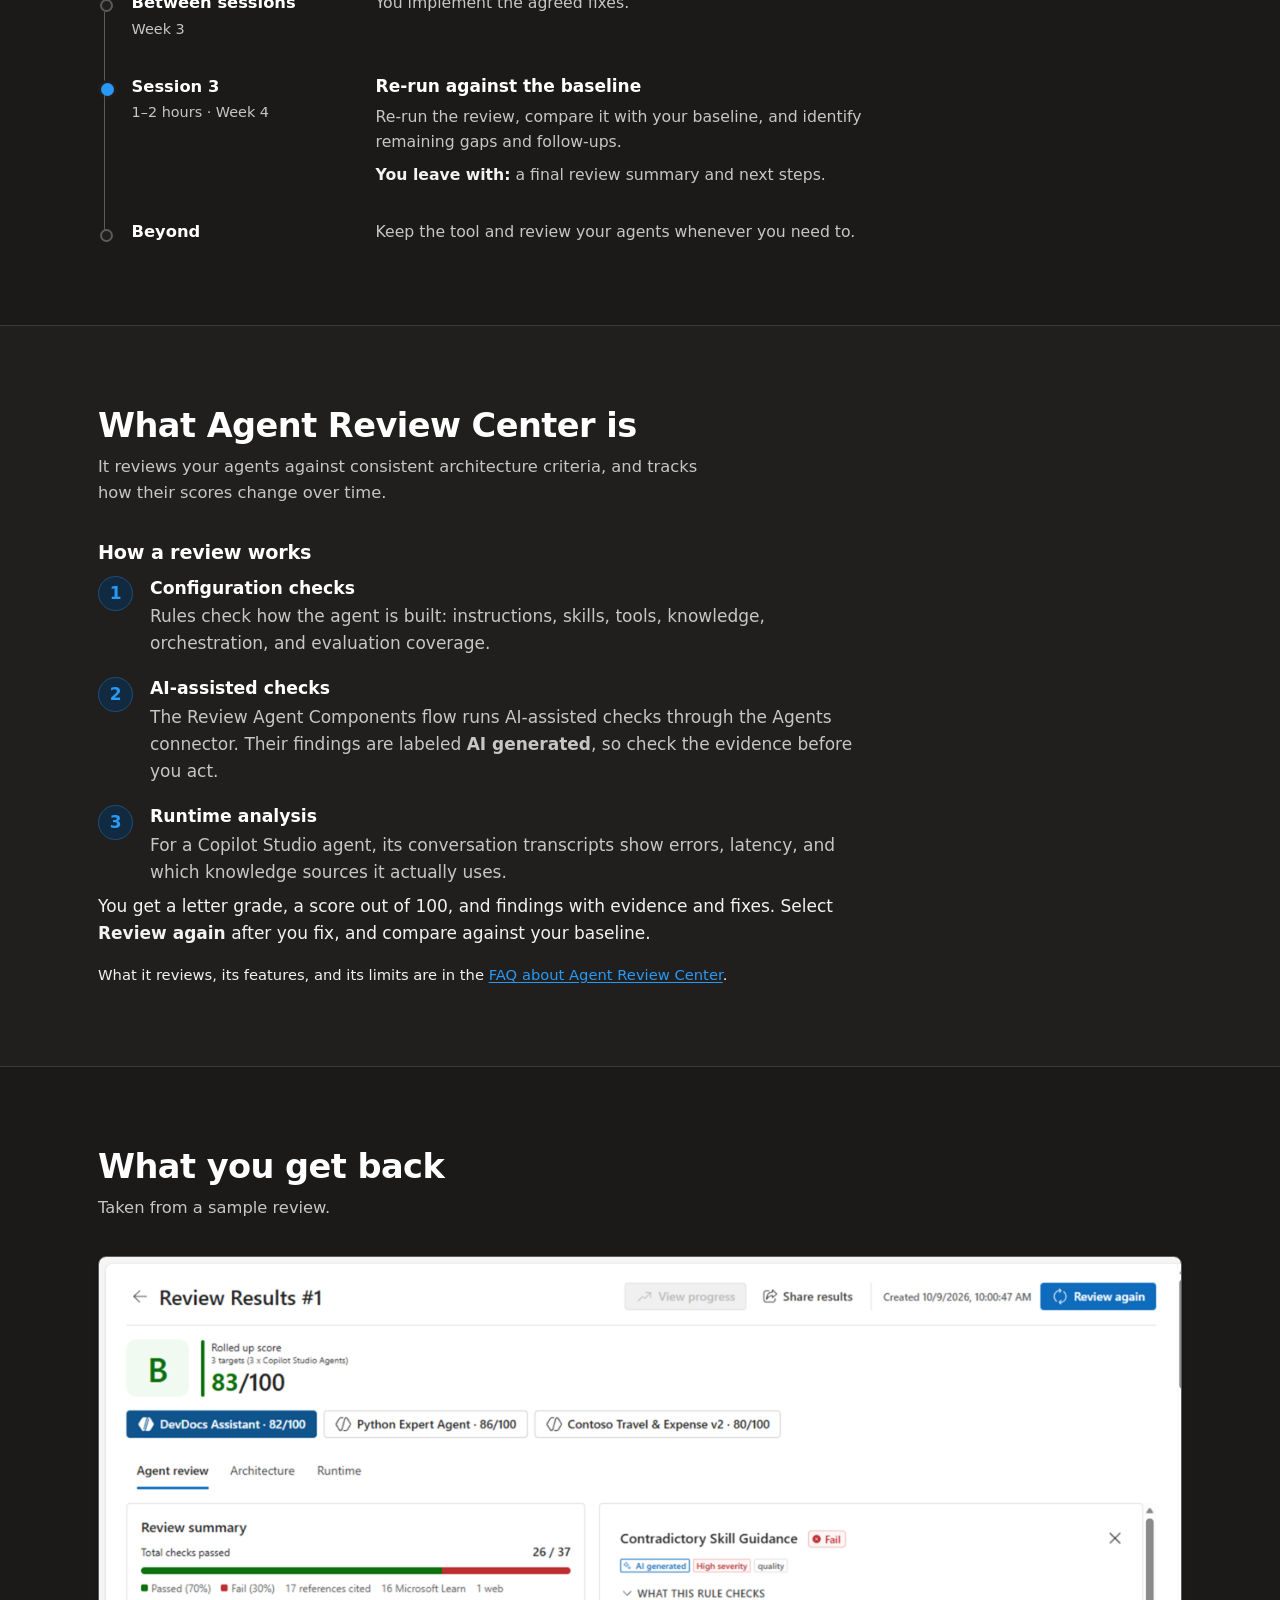
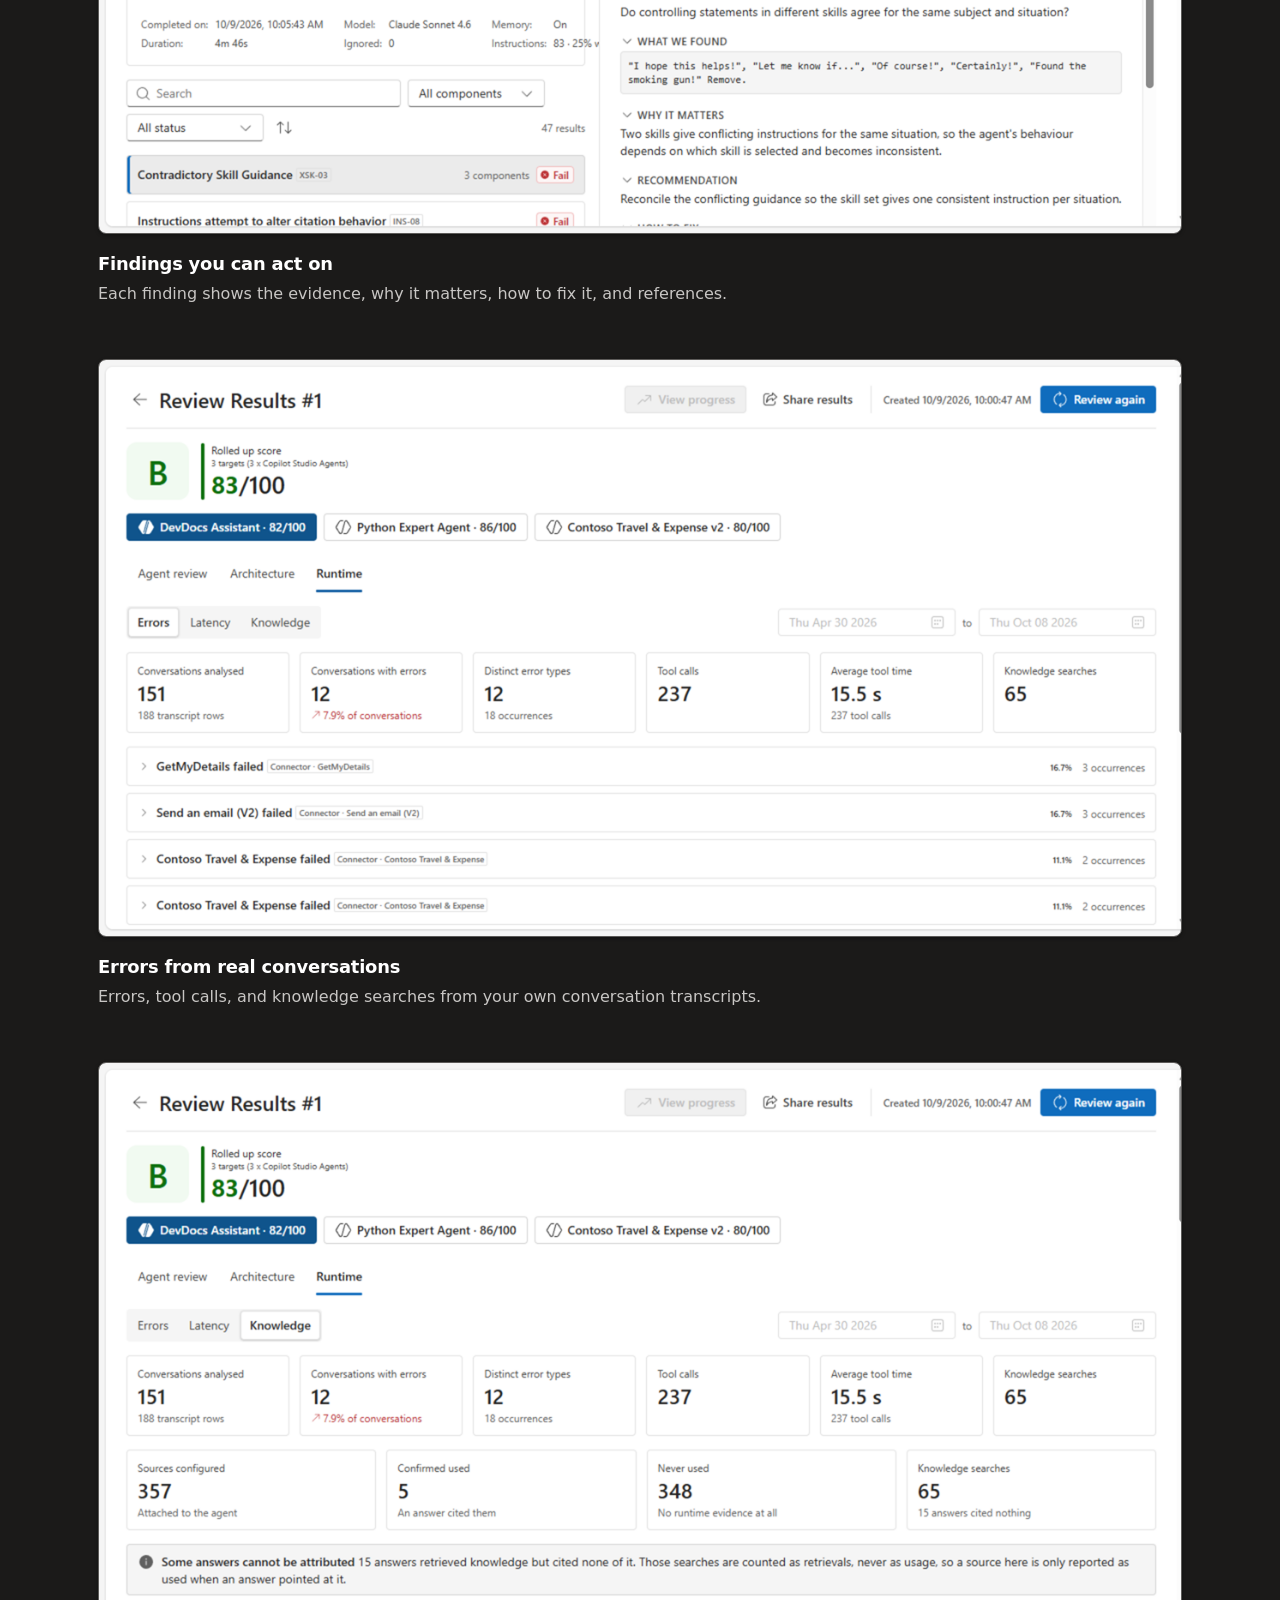
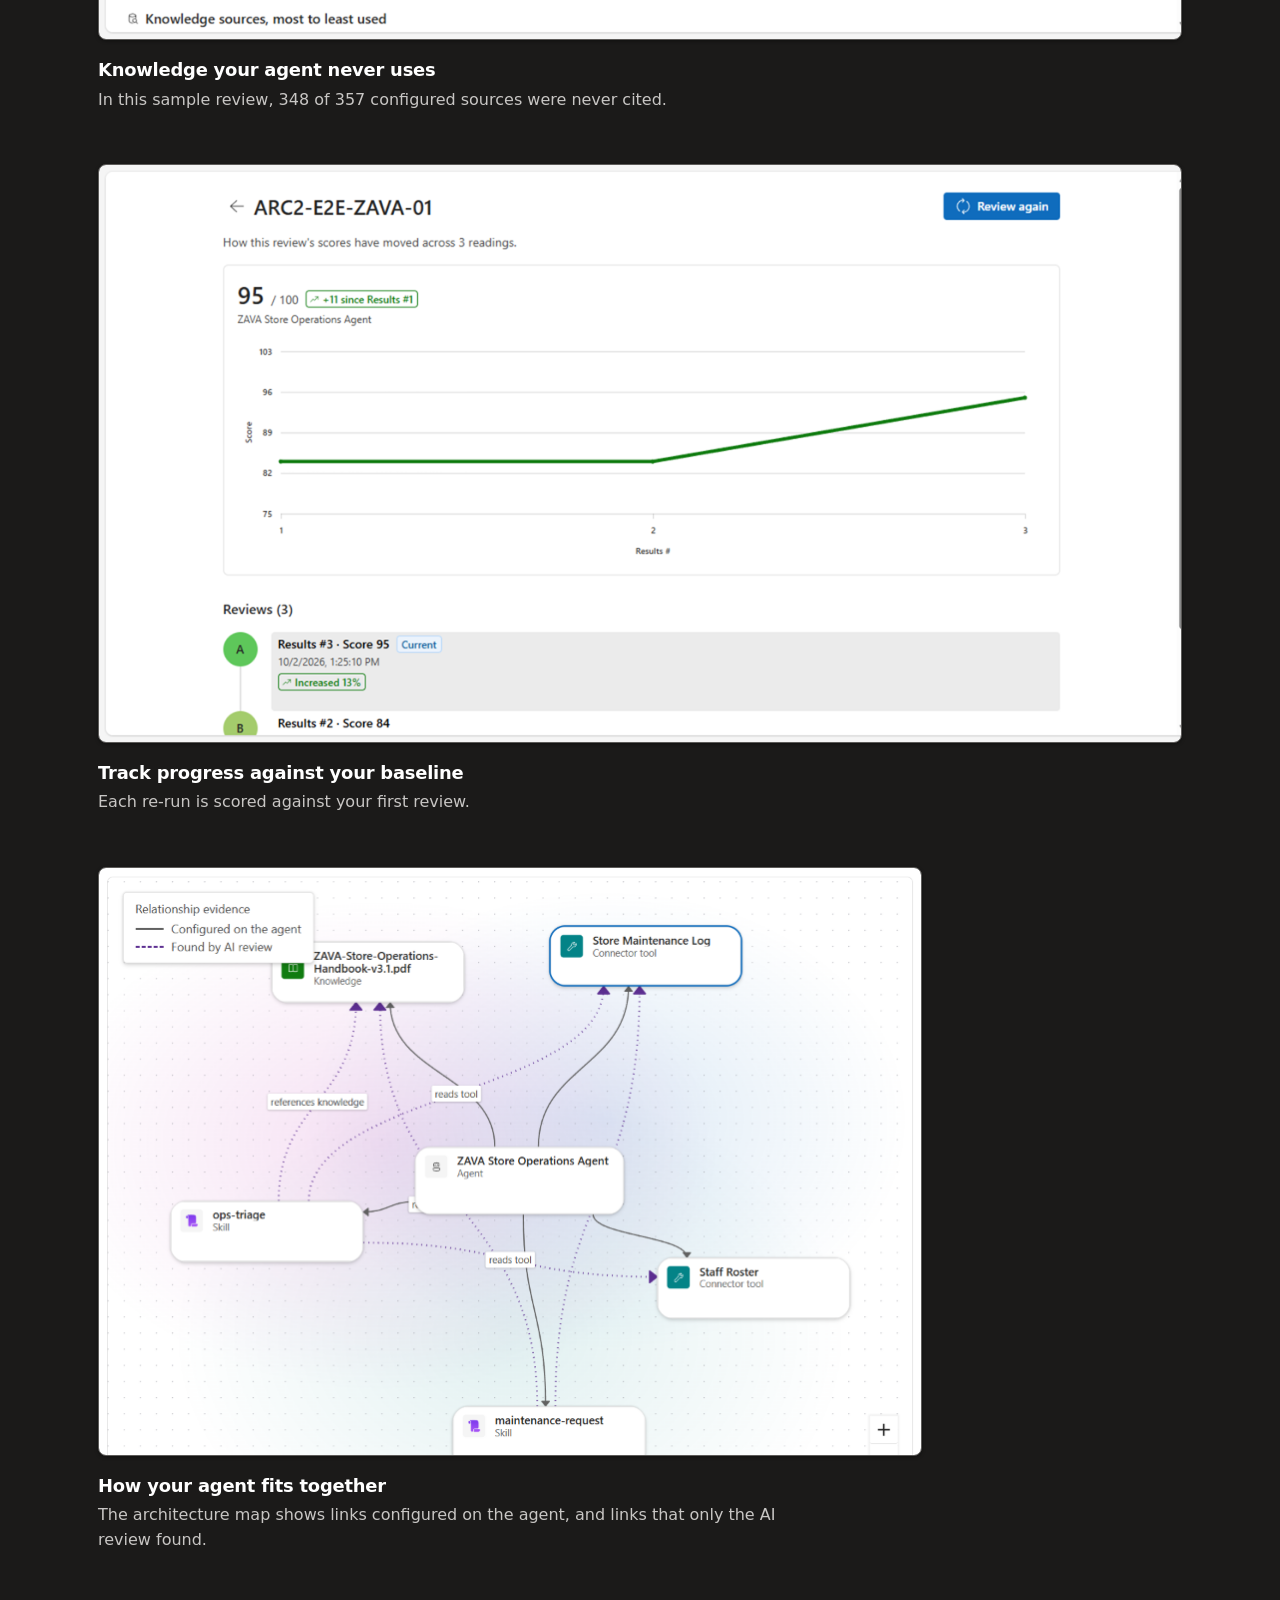
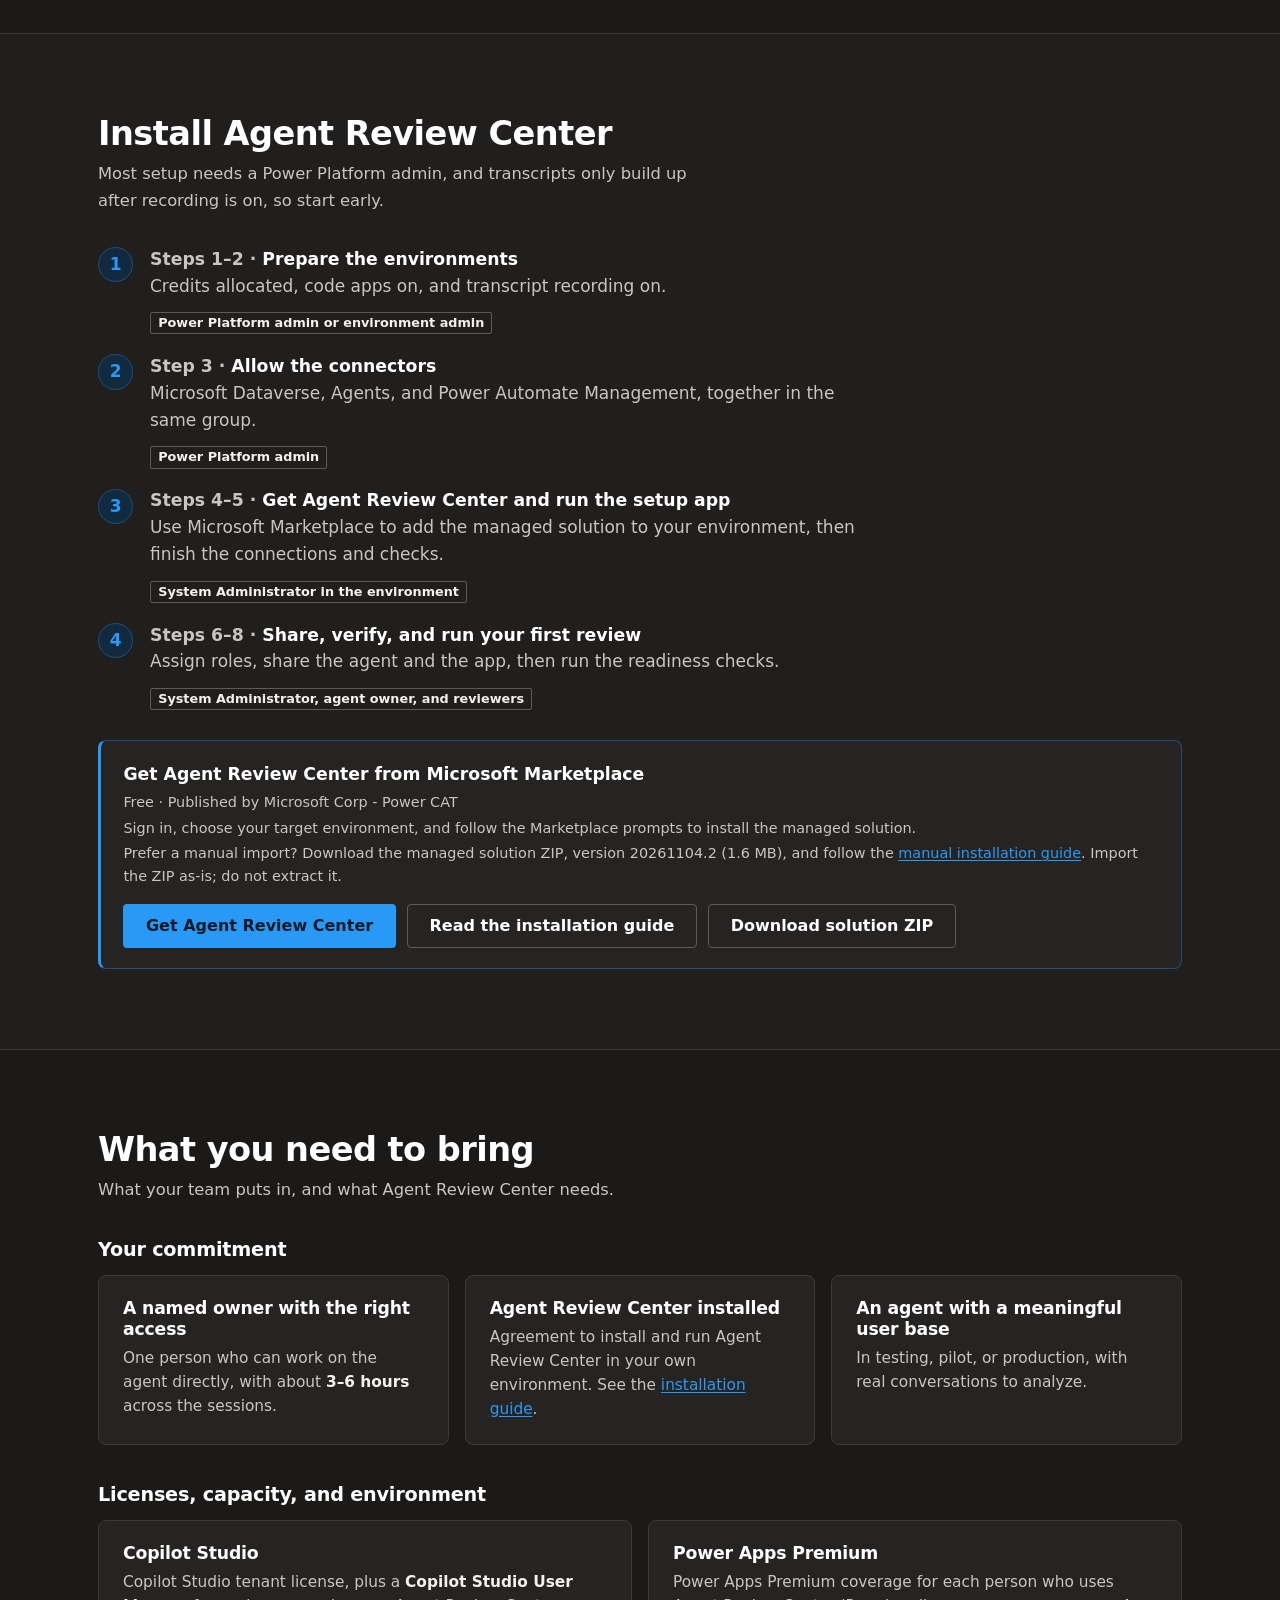
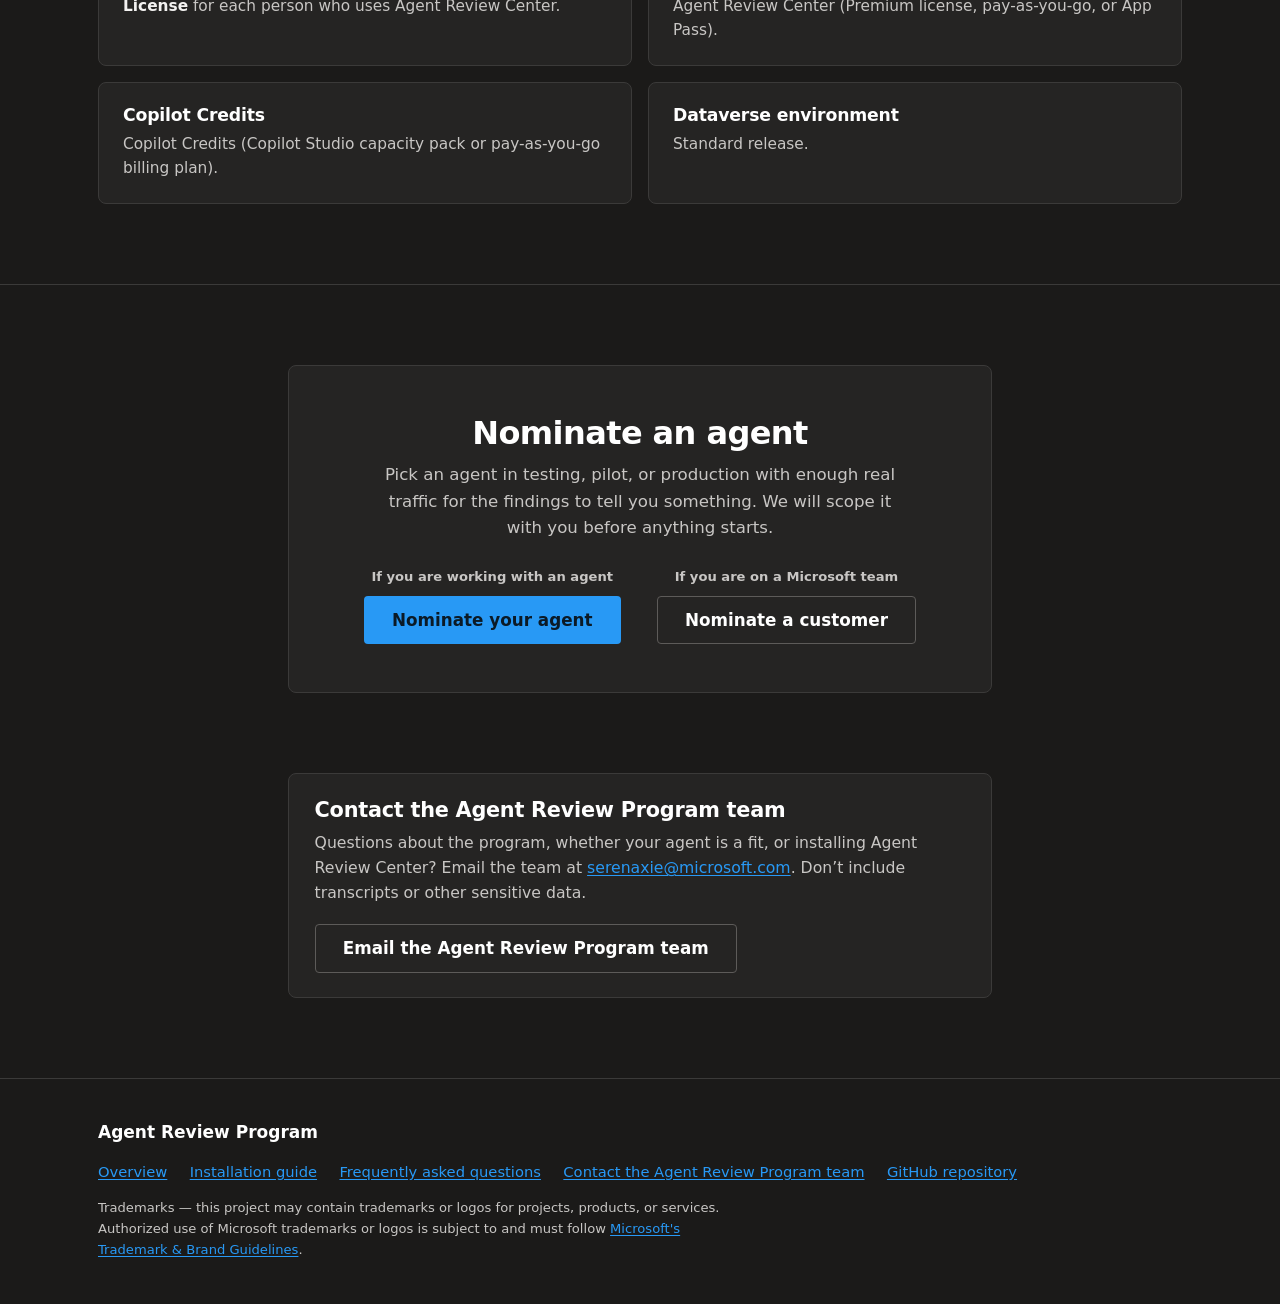
==== commit 714fb0bd: "Update Agent Review Center managed solution to 20261104.2 Replace the previous package and add alter" ====
--- a/docs/index.html
+++ b/docs/index.html
@@ -425,11 +425,13 @@
           <p class="download-card__title">Get Agent Review Center from Microsoft Marketplace</p>
           <p class="download-card__meta">Free &middot; Published by Microsoft Corp - Power CAT</p>
           <p class="download-card__note">Sign in, choose your target environment, and follow the Marketplace prompts to install the managed solution.</p>
+          <p class="download-card__note">Prefer a manual import? Download the managed solution ZIP, version 20261104.2 (1.6 MB), and follow the <a href="https://github.com/microsoft/AI-Solution-Review/blob/main/guides/install.md">manual installation guide</a>. Import the ZIP as-is; do not extract it.</p>
         </div>
         <div class="download-card__actions">
           <a class="btn btn--primary"
              href="https://marketplace.microsoft.com/en-us/product/microsoftpowercatarch.agentreviewprogram">Get Agent Review Center</a>
           <a class="btn btn--ghost" href="install.html">Read the installation guide</a>
+          <a class="btn btn--ghost" href="https://github.com/microsoft/AI-Solution-Review/raw/main/AgentReviewCenter_20261104.2_managed.zip">Download solution ZIP</a>
         </div>
       </div>
     </div>
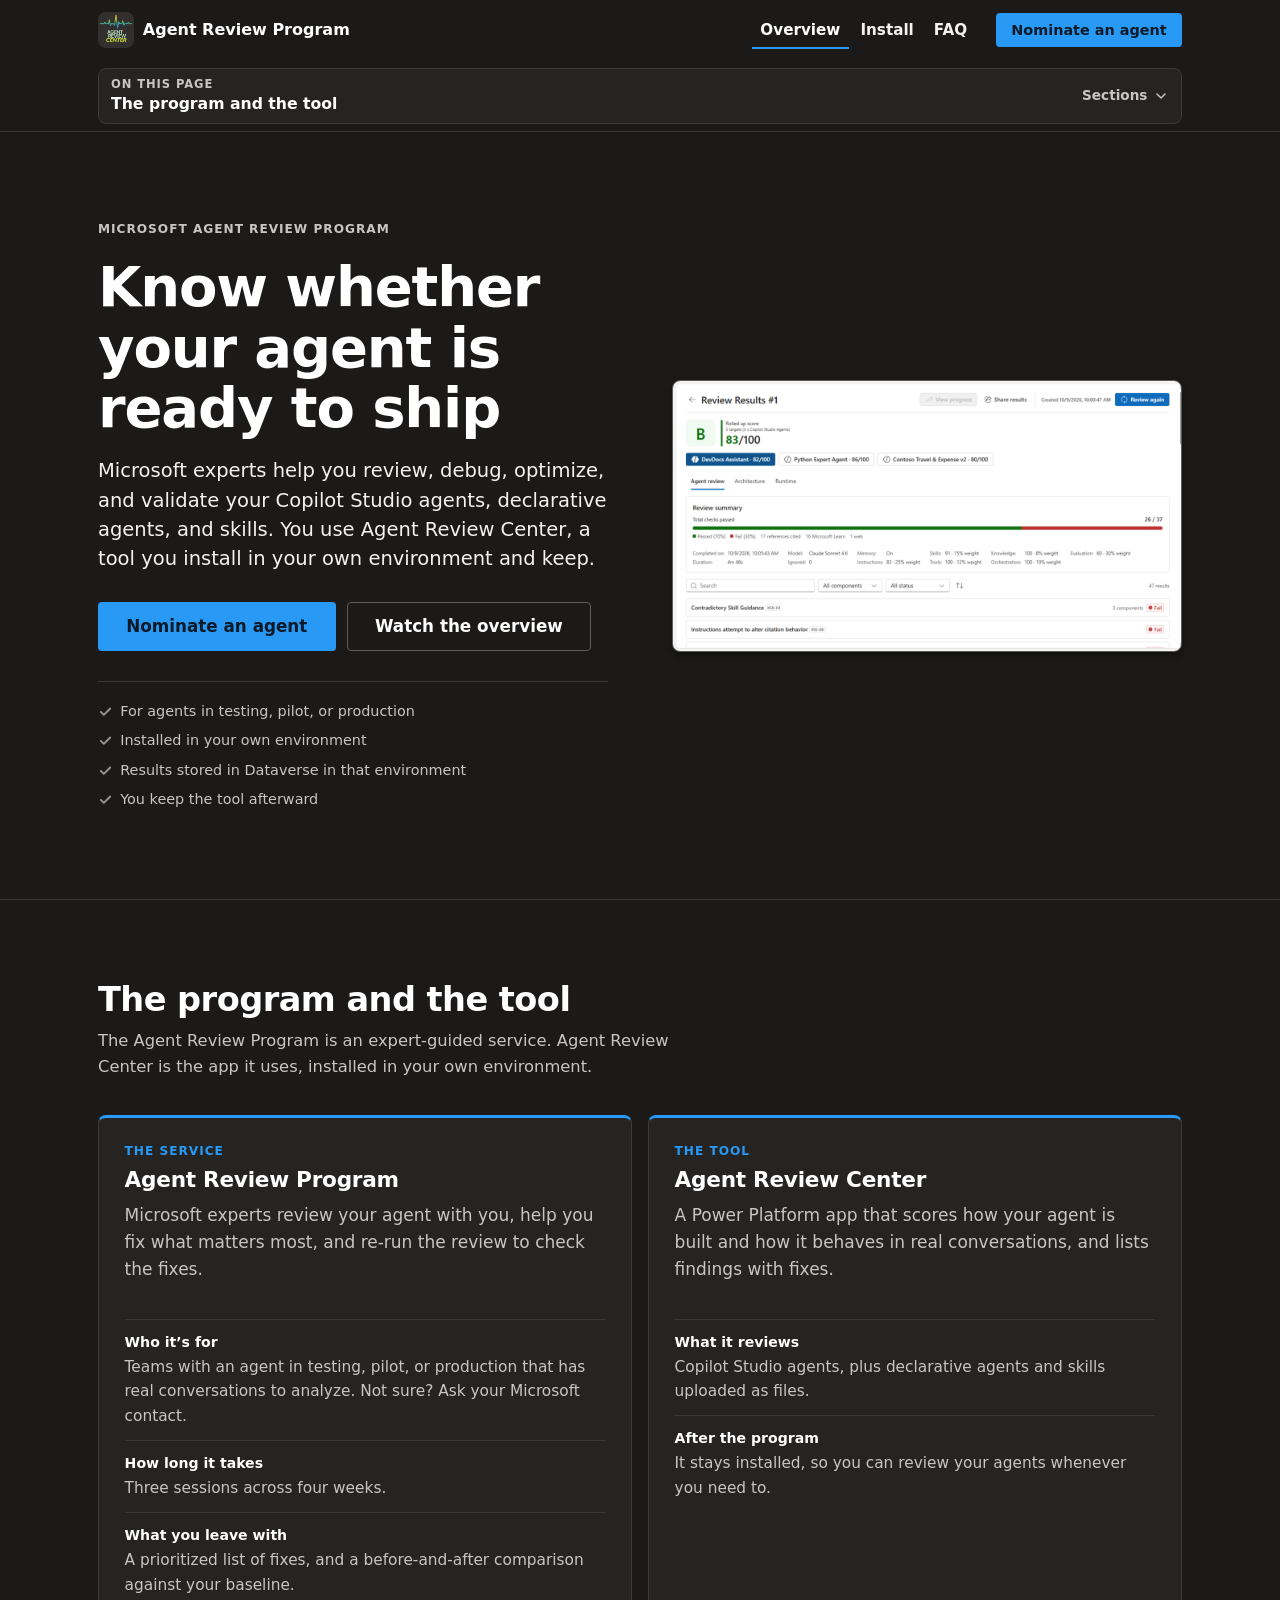
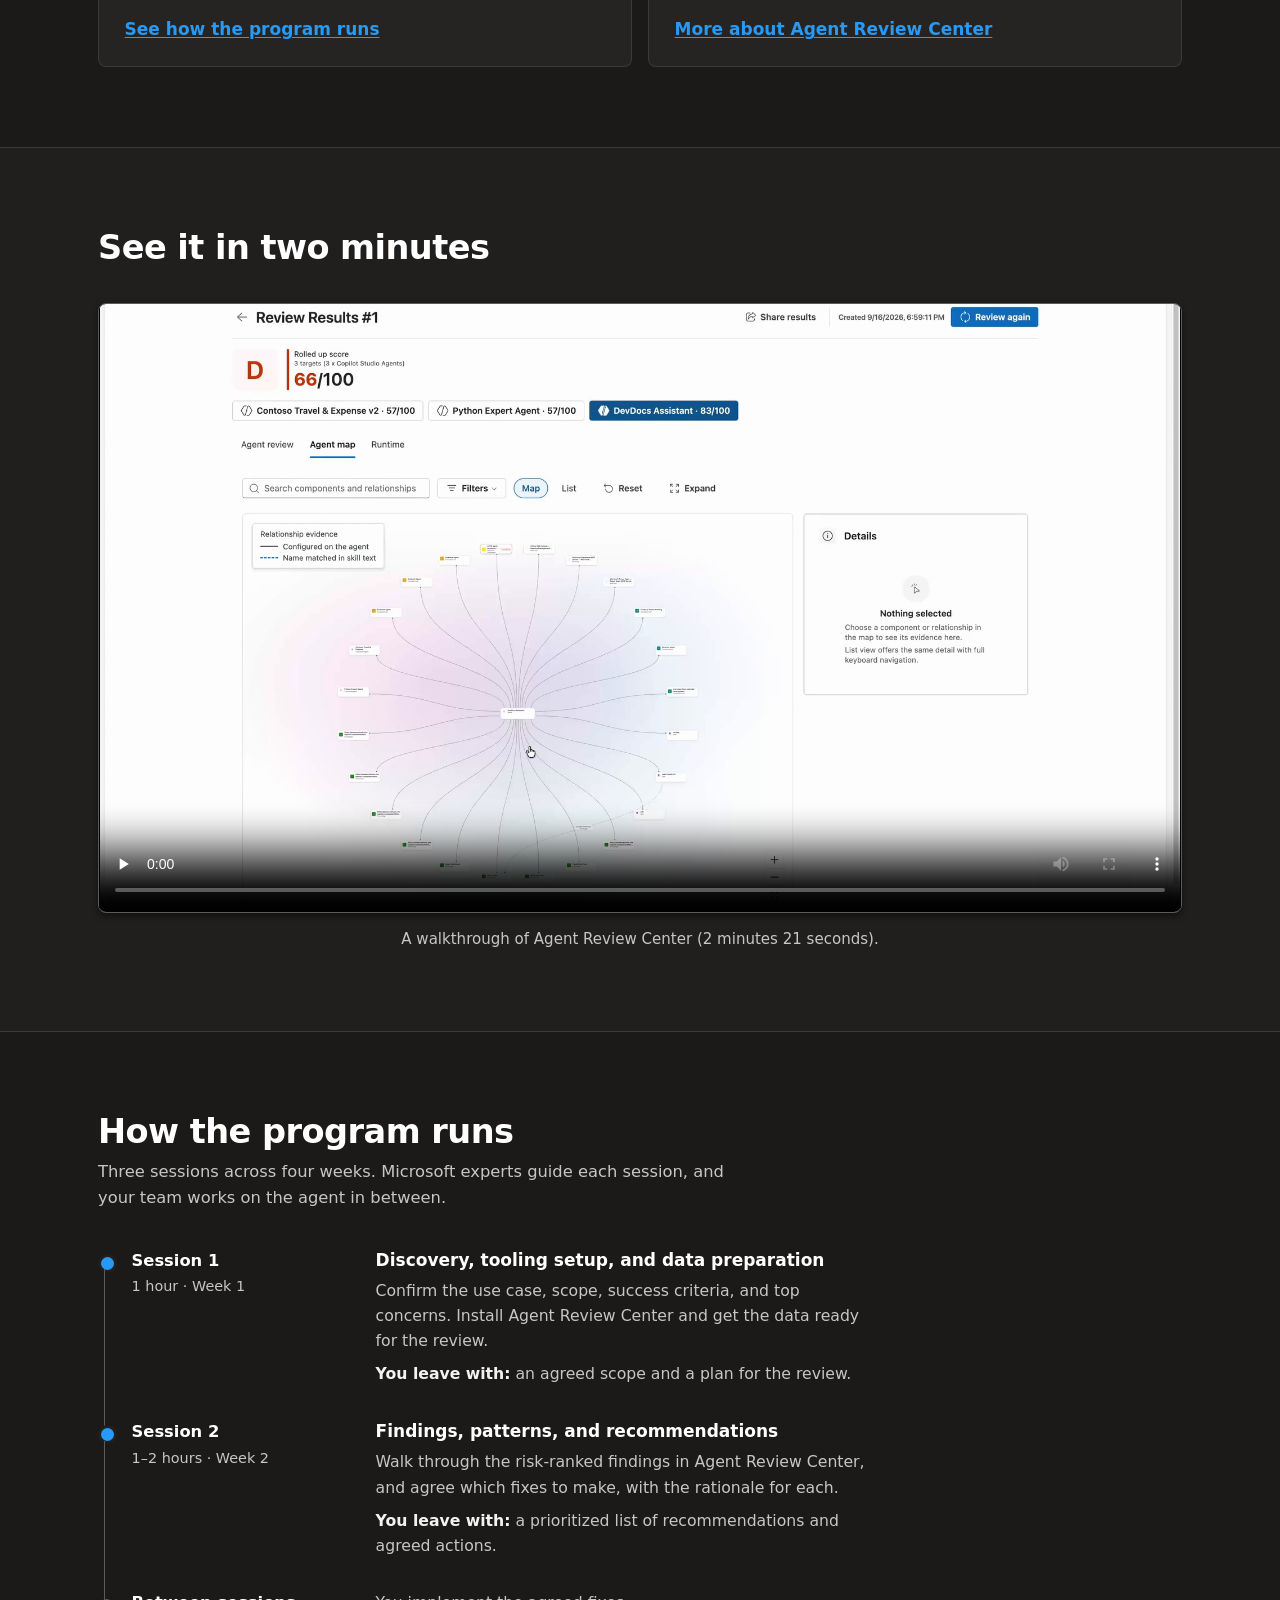
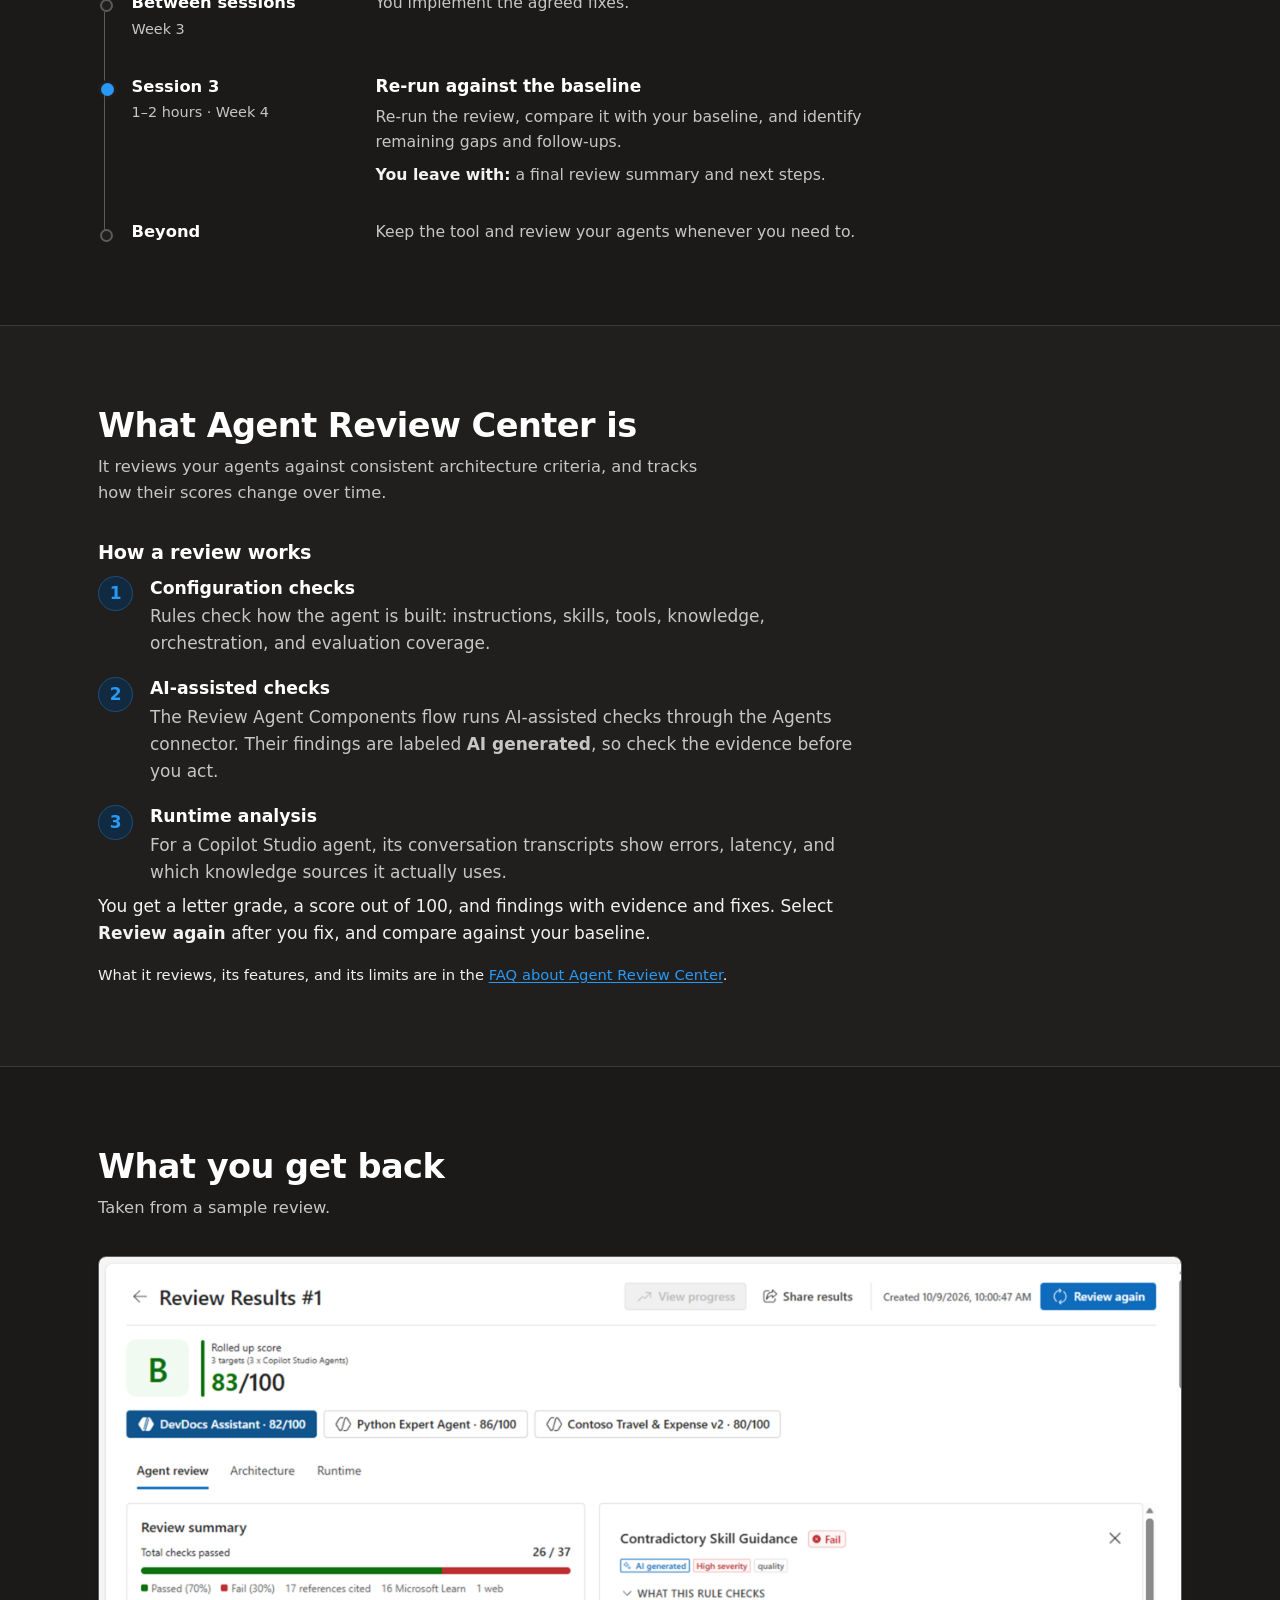
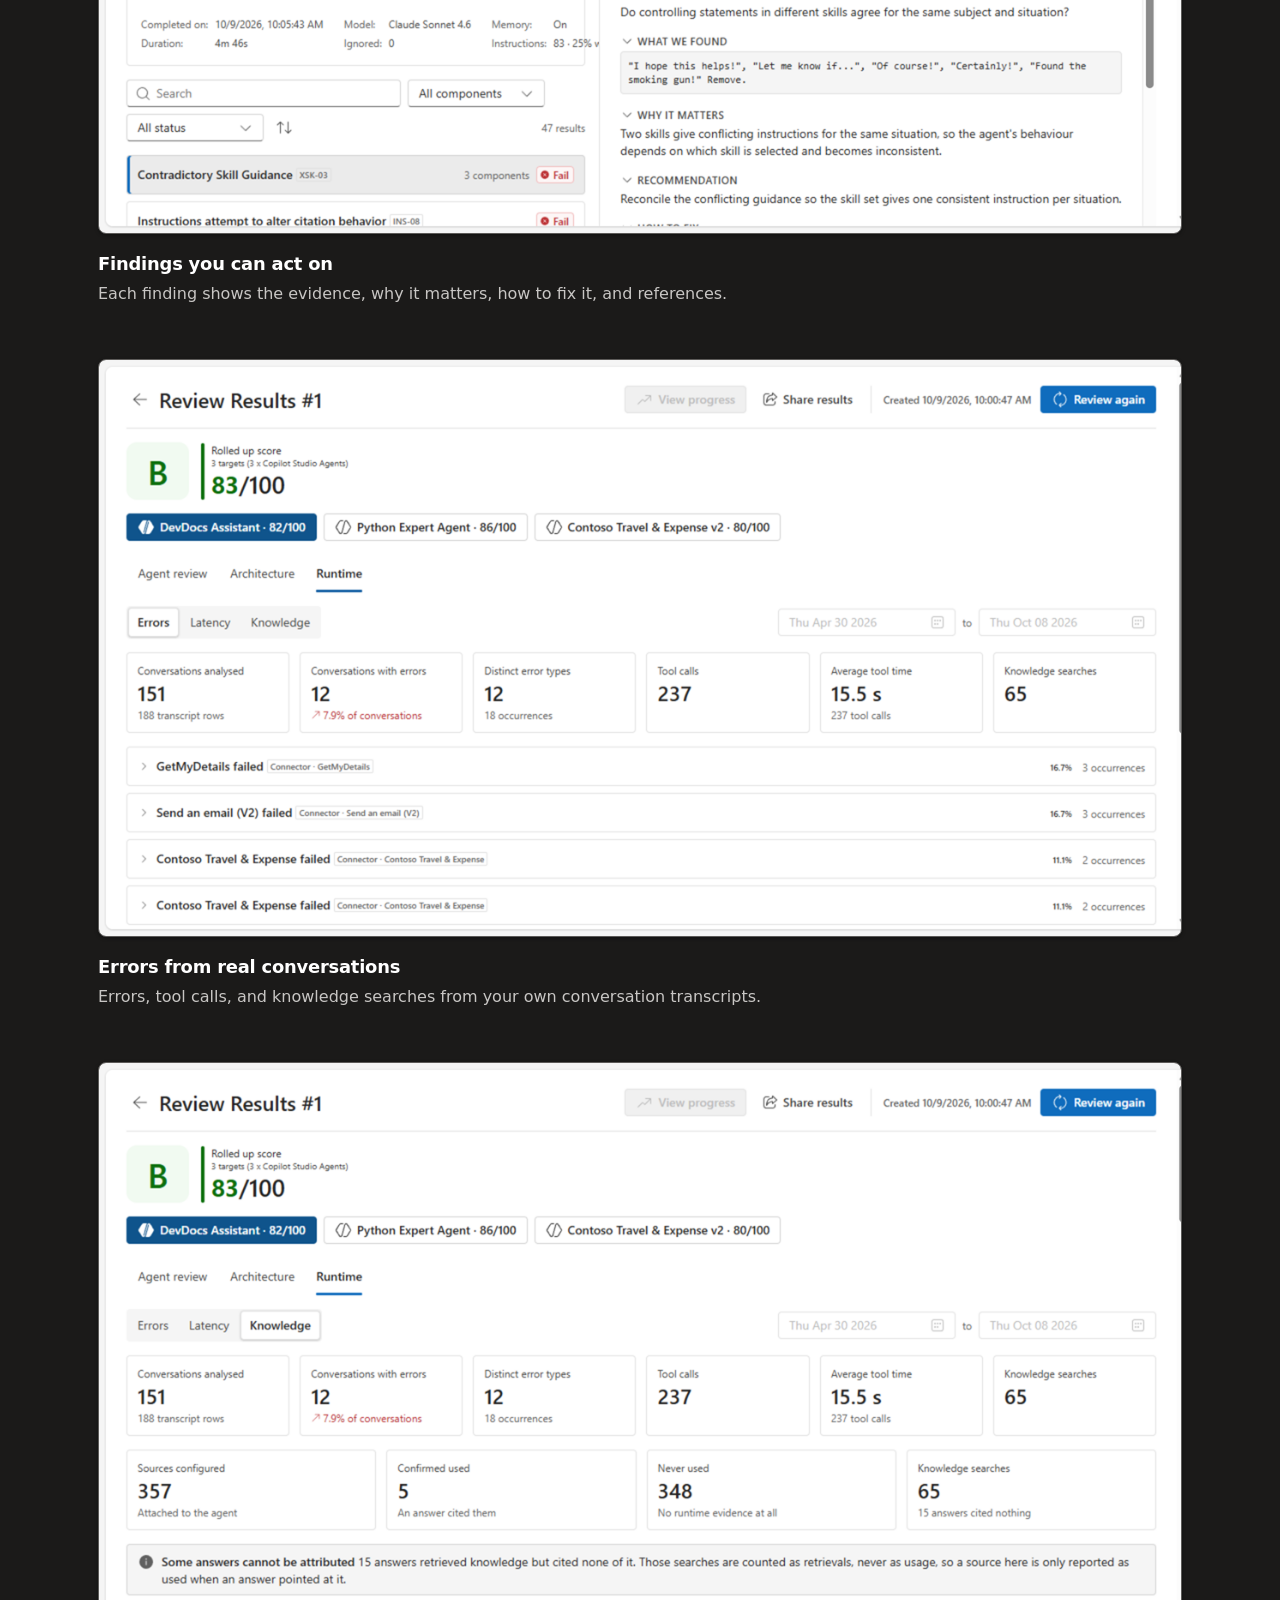
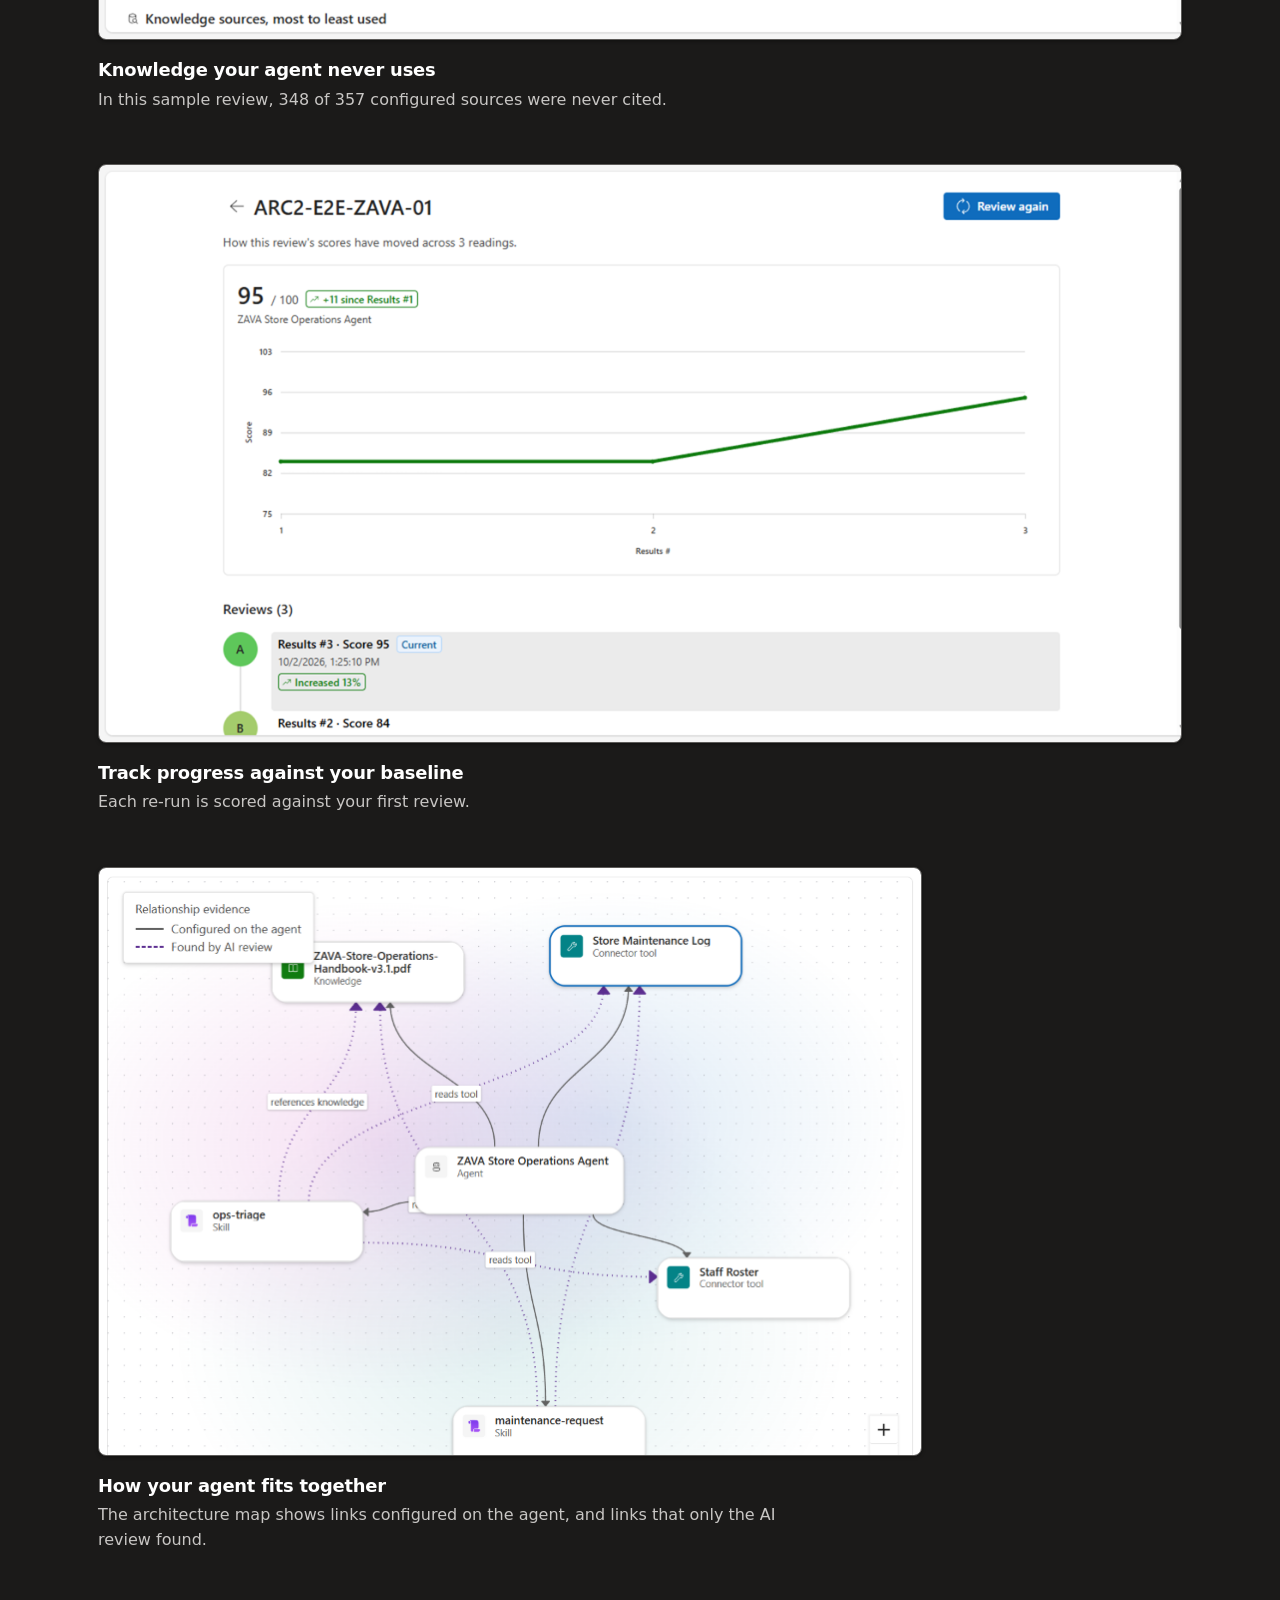
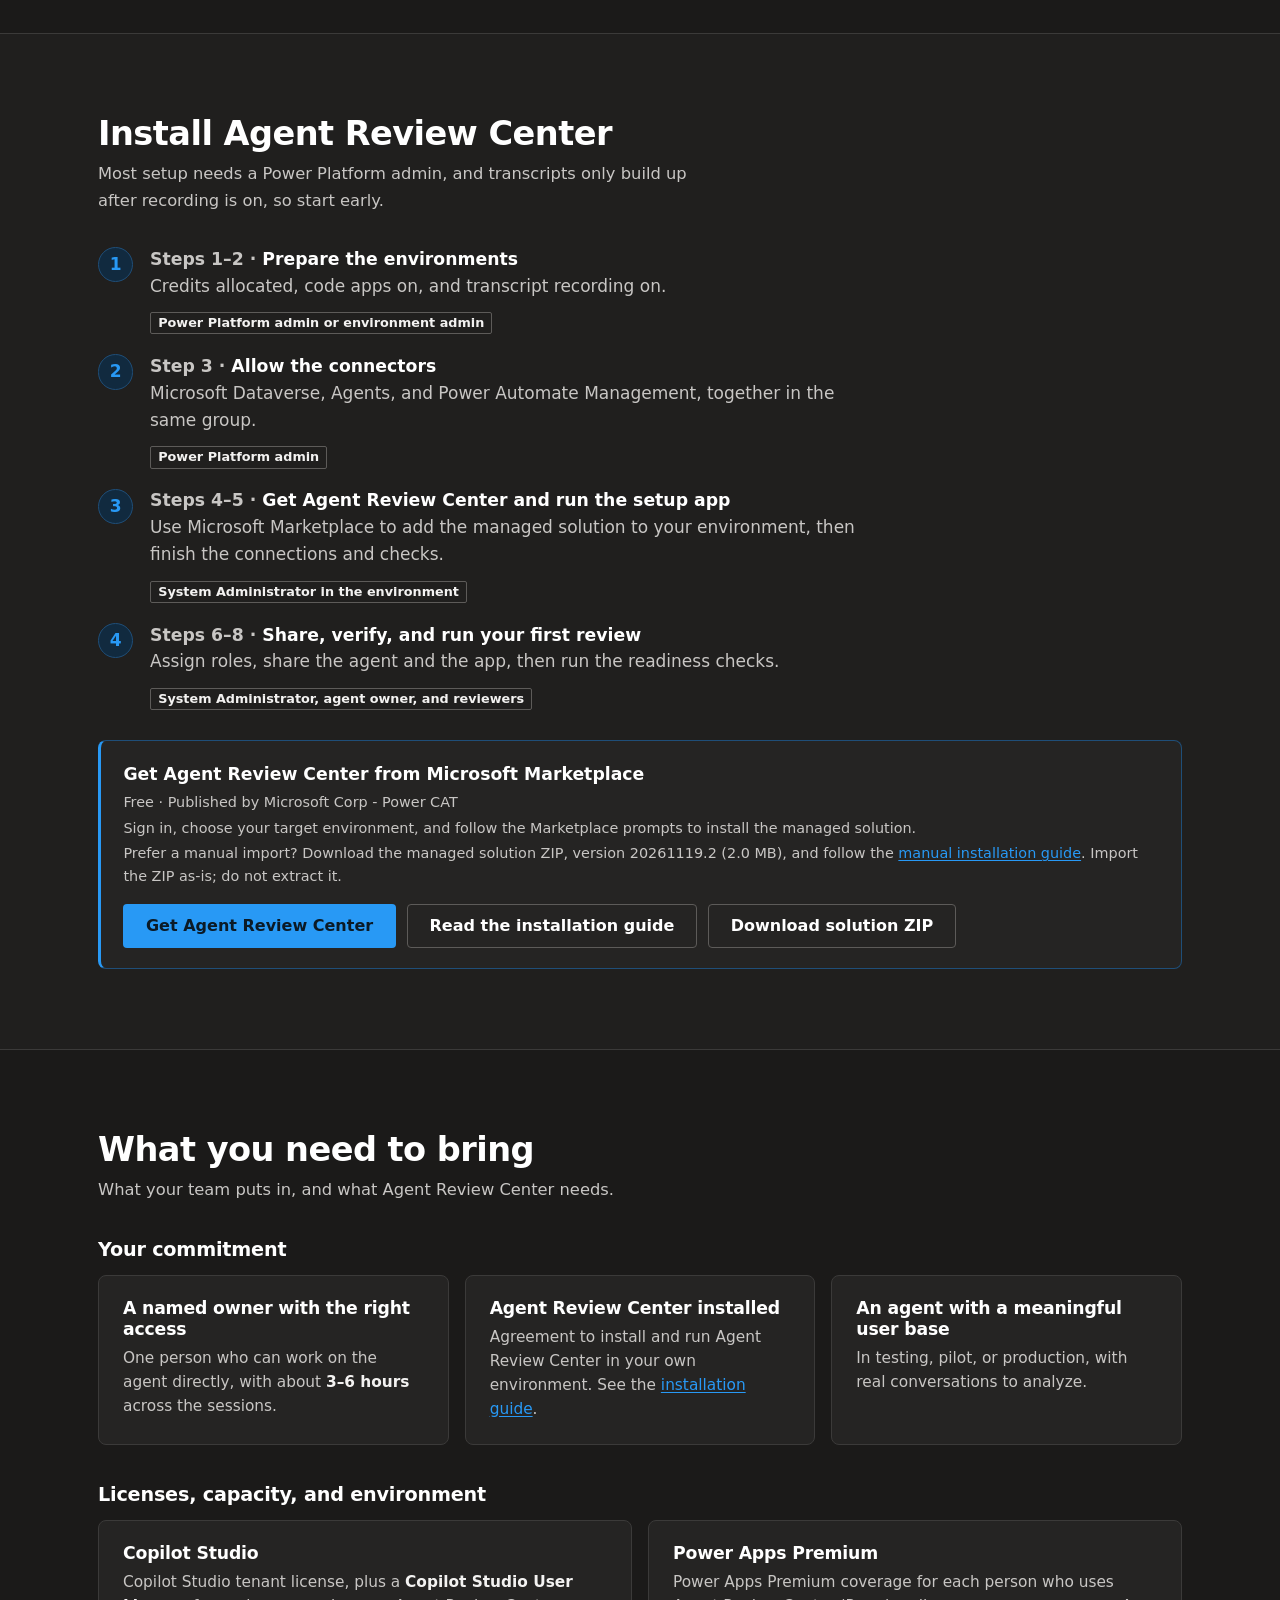
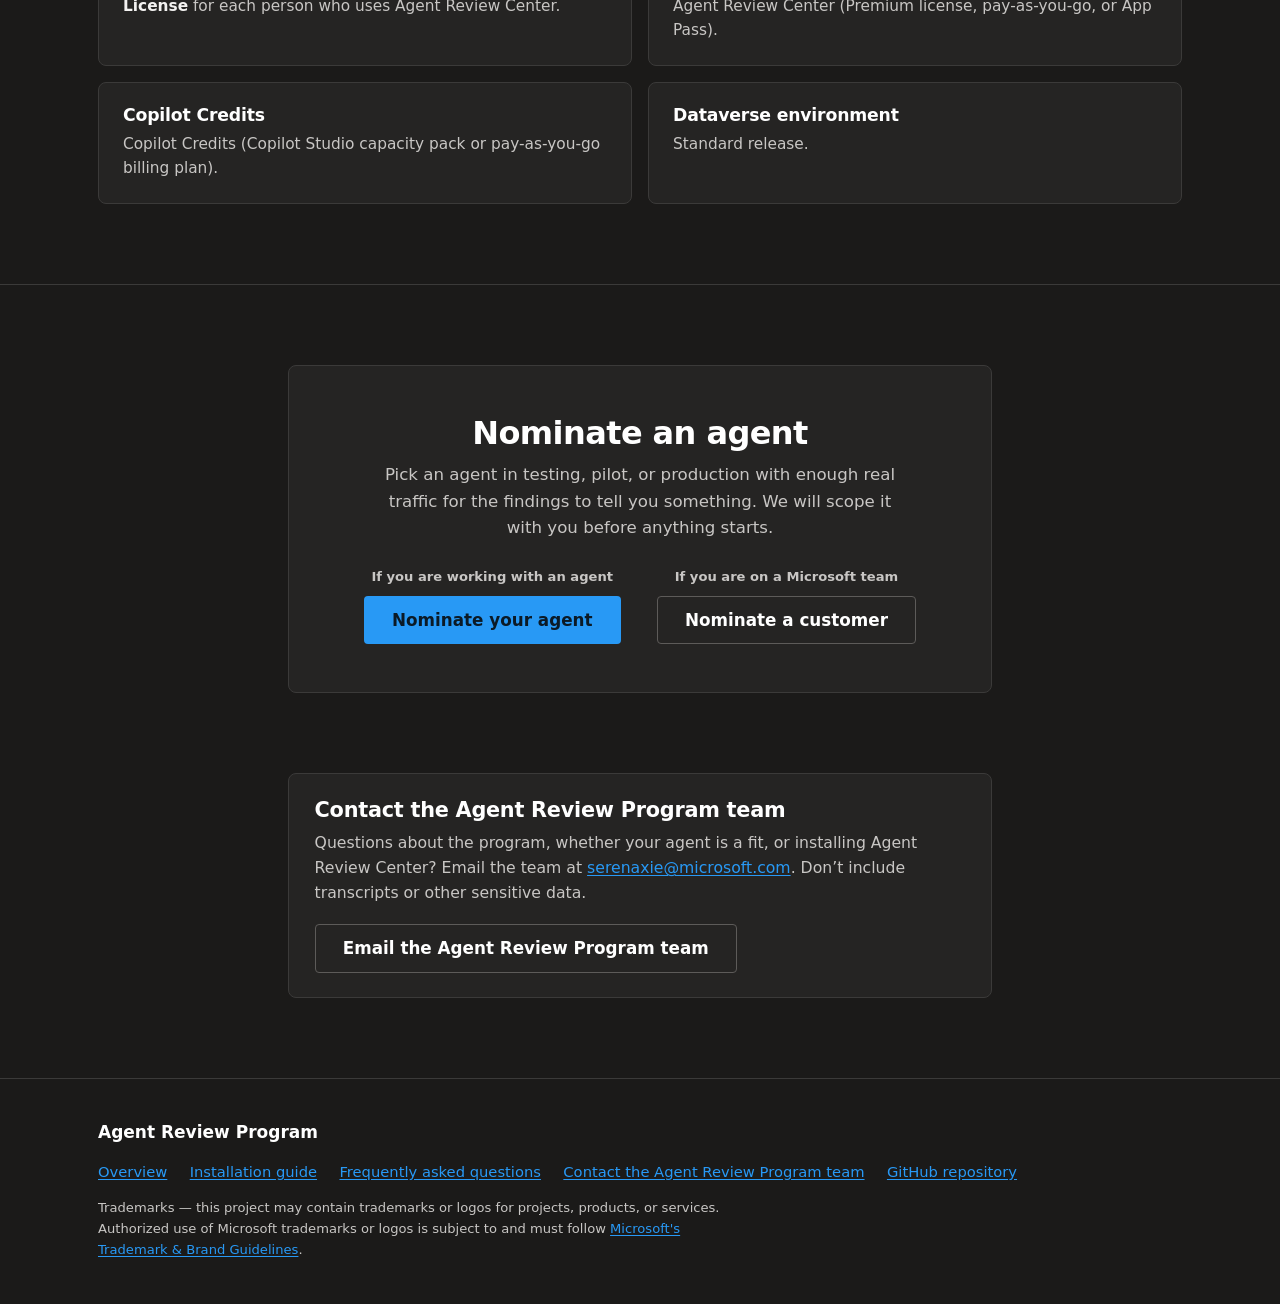
==== commit acb76ab0: "Update solution download to 20261119.2 Co-authored-by: Copilot App <223556219+Copilot@users.noreply." ====
--- a/docs/index.html
+++ b/docs/index.html
@@ -425,13 +425,13 @@
           <p class="download-card__title">Get Agent Review Center from Microsoft Marketplace</p>
           <p class="download-card__meta">Free &middot; Published by Microsoft Corp - Power CAT</p>
           <p class="download-card__note">Sign in, choose your target environment, and follow the Marketplace prompts to install the managed solution.</p>
-          <p class="download-card__note">Prefer a manual import? Download the managed solution ZIP, version 20261104.2 (1.6 MB), and follow the <a href="https://github.com/microsoft/AI-Solution-Review/blob/main/guides/install.md">manual installation guide</a>. Import the ZIP as-is; do not extract it.</p>
+          <p class="download-card__note">Prefer a manual import? Download the managed solution ZIP, version 20261119.2 (2.0 MB), and follow the <a href="https://github.com/microsoft/AI-Solution-Review/blob/main/guides/install.md">manual installation guide</a>. Import the ZIP as-is; do not extract it.</p>
         </div>
         <div class="download-card__actions">
           <a class="btn btn--primary"
              href="https://marketplace.microsoft.com/en-us/product/microsoftpowercatarch.agentreviewprogram">Get Agent Review Center</a>
           <a class="btn btn--ghost" href="install.html">Read the installation guide</a>
-          <a class="btn btn--ghost" href="https://github.com/microsoft/AI-Solution-Review/raw/main/AgentReviewCenter_20261104.2_managed.zip">Download solution ZIP</a>
+          <a class="btn btn--ghost" href="https://github.com/microsoft/AI-Solution-Review/raw/main/AgentReviewCenter_20261119.2_managed.zip">Download solution ZIP</a>
         </div>
       </div>
     </div>
